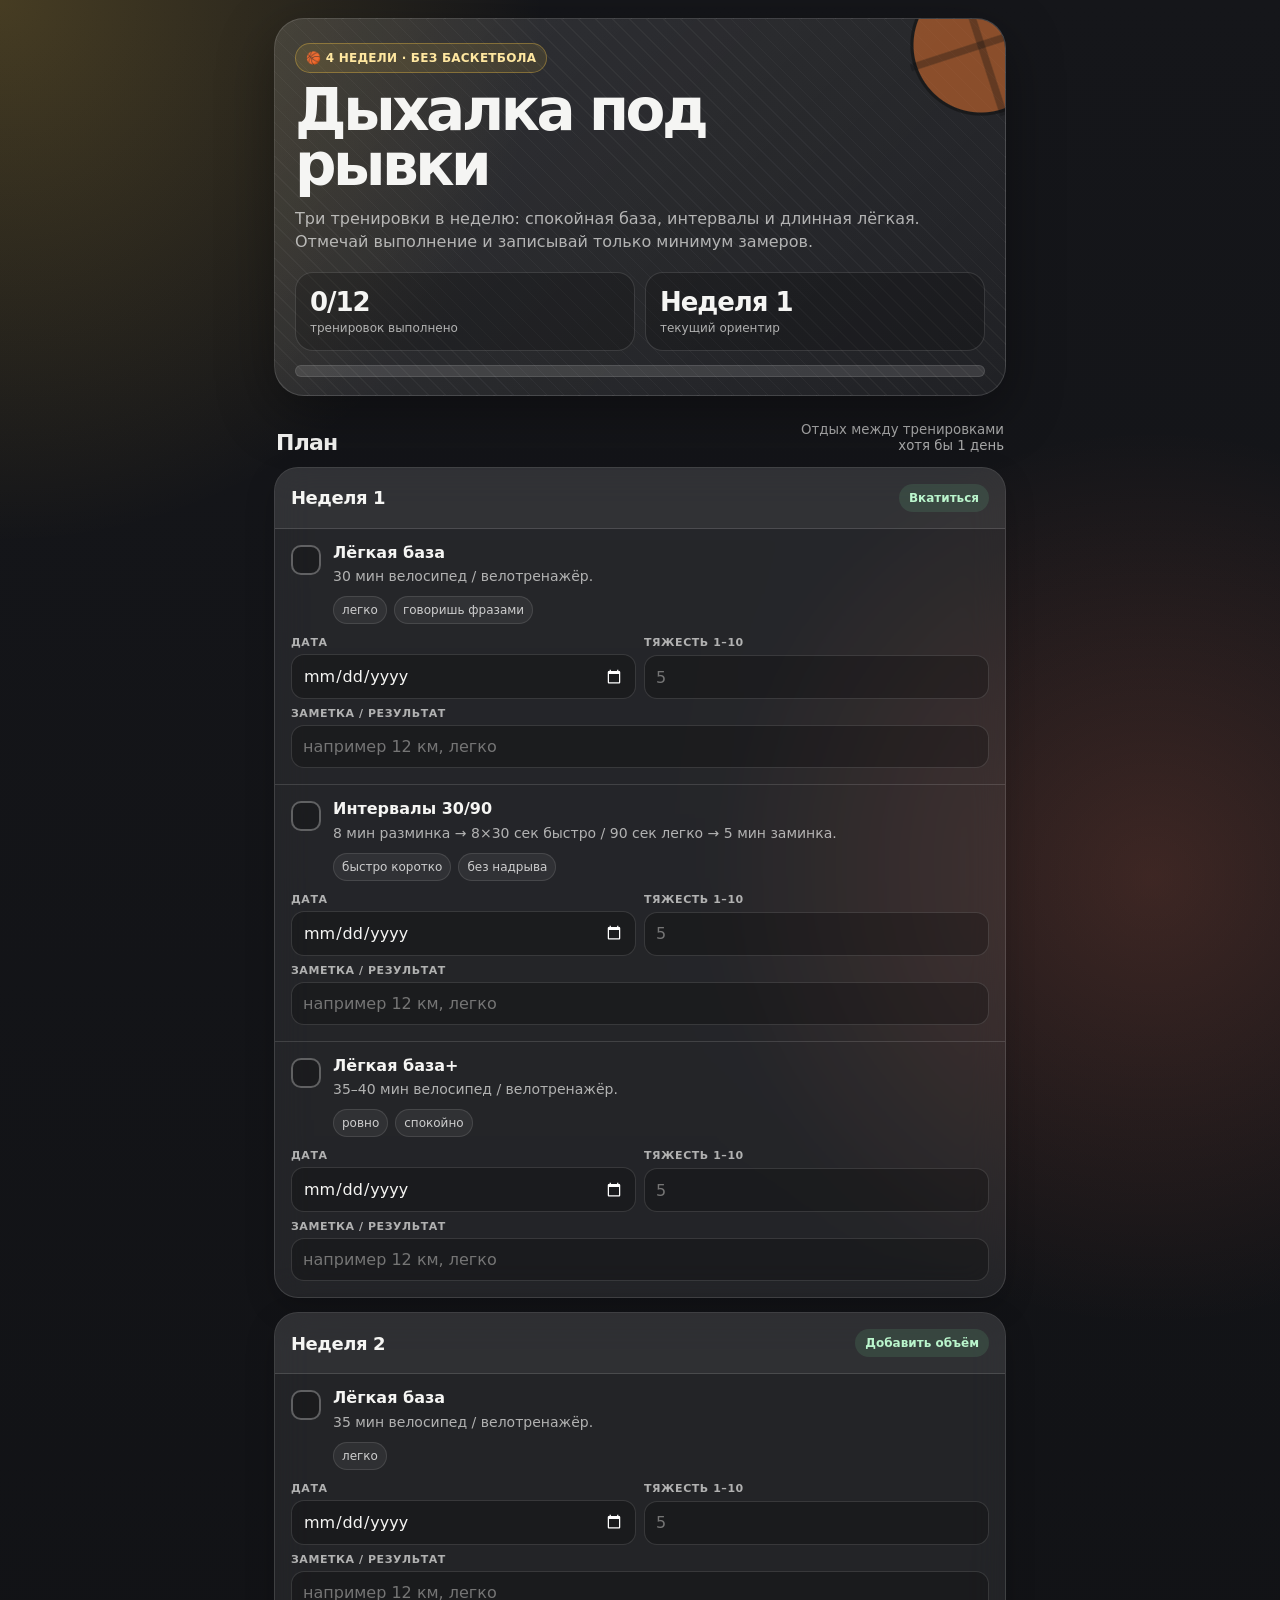
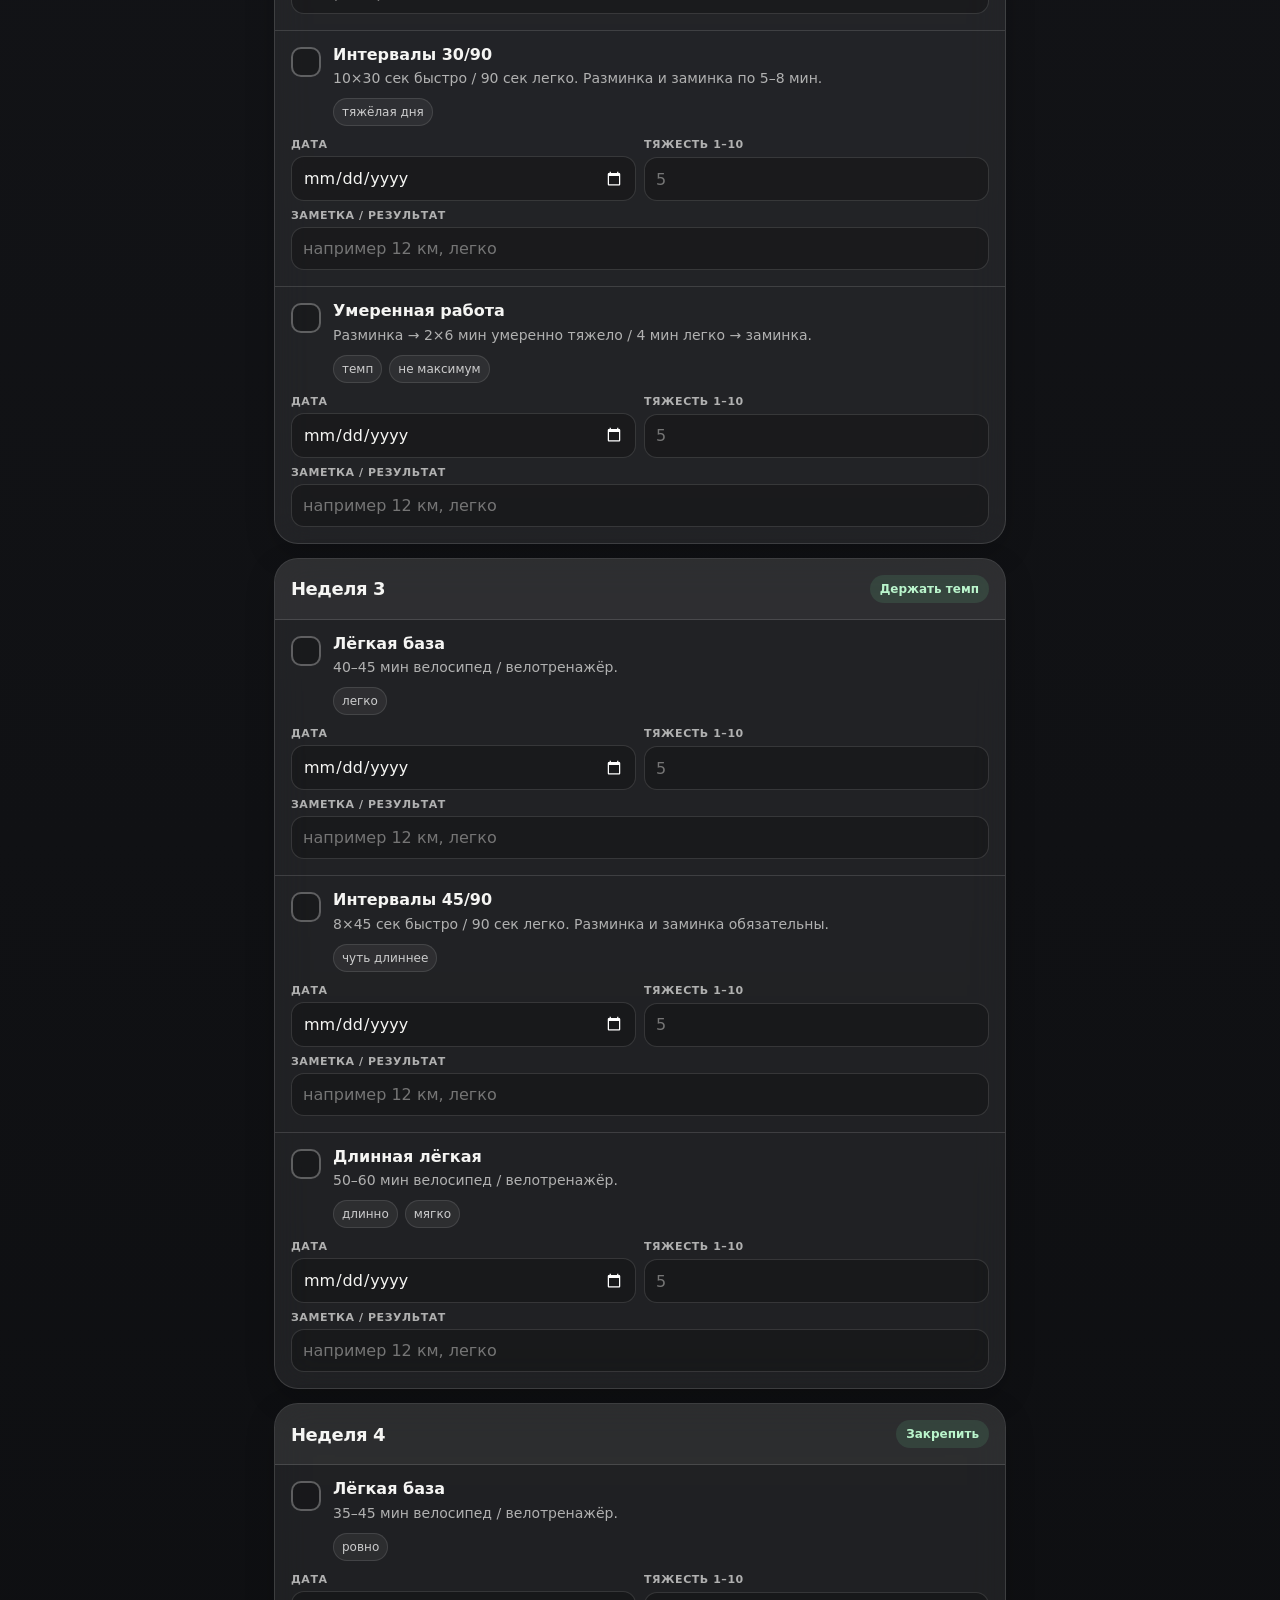
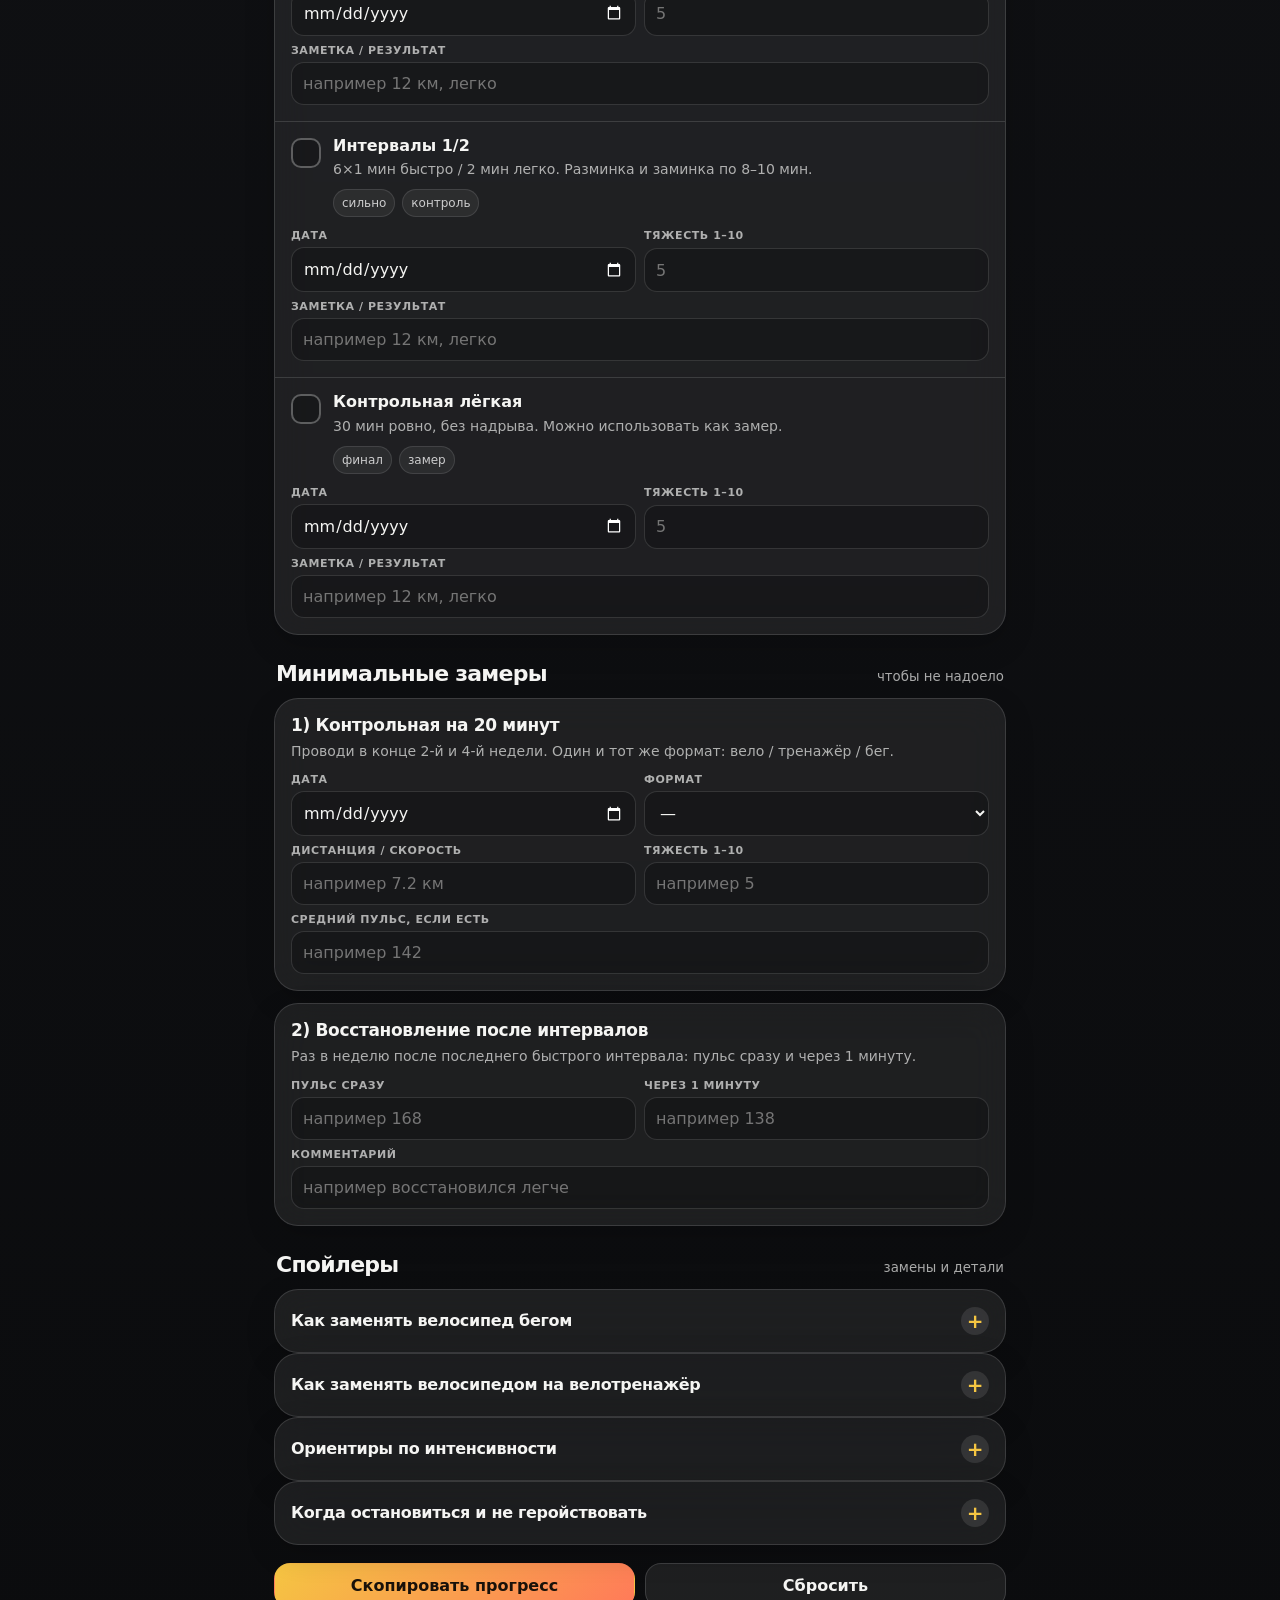
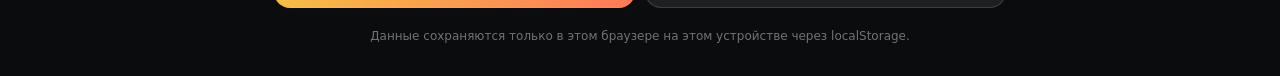
==== basketball-breath/index.html @ f46b652d "Add basketball breathing training tracker" ====
<!doctype html>
<html lang="ru">
<head>
  <meta charset="utf-8" />
  <meta name="viewport" content="width=device-width, initial-scale=1, viewport-fit=cover" />
  <meta name="theme-color" content="#101114" />
  <title>Дыхалка для баскетбола — трекер</title>
  <style>
    :root {
      color-scheme: dark;
      --bg: #101114;
      --card: rgba(255, 255, 255, 0.075);
      --card-strong: rgba(255, 255, 255, 0.11);
      --text: #f5f5f3;
      --muted: rgba(245, 245, 243, 0.68);
      --line: rgba(255, 255, 255, 0.13);
      --accent: #f5c542;
      --accent-2: #ff7a59;
      --green: #76e39b;
      --shadow: 0 18px 55px rgba(0, 0, 0, 0.35);
      --radius: 24px;
      --radius-small: 16px;
      font-family: Inter, ui-sans-serif, system-ui, -apple-system, BlinkMacSystemFont, "Segoe UI", sans-serif;
    }

    * { box-sizing: border-box; }

    html { scroll-behavior: smooth; }

    body {
      margin: 0;
      min-height: 100dvh;
      background:
        radial-gradient(circle at top left, rgba(245, 197, 66, 0.22), transparent 34rem),
        radial-gradient(circle at 90% 18%, rgba(255, 122, 89, 0.18), transparent 28rem),
        linear-gradient(180deg, #15161a 0%, var(--bg) 50%, #0b0c0e 100%);
      color: var(--text);
      -webkit-font-smoothing: antialiased;
    }

    button,
    input,
    select,
    textarea {
      font: inherit;
    }

    button { cursor: pointer; }

    .app {
      width: min(100%, 760px);
      margin: 0 auto;
      padding: 18px 14px 32px;
    }

    .hero {
      position: relative;
      overflow: hidden;
      border: 1px solid var(--line);
      border-radius: 30px;
      padding: 24px 20px 18px;
      background:
        linear-gradient(135deg, rgba(255,255,255,0.12), rgba(255,255,255,0.055)),
        repeating-linear-gradient(45deg, rgba(255,255,255,0.035) 0 1px, transparent 1px 12px);
      box-shadow: var(--shadow);
    }

    .hero::after {
      content: "";
      position: absolute;
      width: 148px;
      height: 148px;
      right: -50px;
      top: -48px;
      border-radius: 50%;
      background:
        linear-gradient(90deg, transparent 47%, rgba(0,0,0,0.33) 48% 52%, transparent 53%),
        linear-gradient(0deg, transparent 47%, rgba(0,0,0,0.33) 48% 52%, transparent 53%),
        radial-gradient(circle, #d96e2d 0 64%, #111 65% 67%, transparent 68%);
      opacity: 0.56;
      transform: rotate(-18deg);
    }

    .kicker {
      display: inline-flex;
      gap: 7px;
      align-items: center;
      margin: 0 0 10px;
      padding: 7px 10px;
      border: 1px solid rgba(245, 197, 66, 0.35);
      border-radius: 999px;
      color: #ffe7a0;
      background: rgba(245, 197, 66, 0.11);
      font-size: 12px;
      font-weight: 800;
      letter-spacing: 0.02em;
      text-transform: uppercase;
    }

    h1 {
      margin: 0;
      max-width: 12ch;
      font-size: clamp(34px, 9vw, 58px);
      line-height: 0.95;
      letter-spacing: -0.06em;
    }

    .hero p {
      margin: 14px 0 0;
      max-width: 40rem;
      color: var(--muted);
      font-size: 16px;
      line-height: 1.45;
    }

    .stats {
      display: grid;
      grid-template-columns: 1fr 1fr;
      gap: 10px;
      margin-top: 18px;
    }

    .stat {
      padding: 14px;
      border: 1px solid var(--line);
      border-radius: 18px;
      background: rgba(0, 0, 0, 0.2);
    }

    .stat b {
      display: block;
      font-size: 26px;
      letter-spacing: -0.04em;
    }

    .stat span {
      color: var(--muted);
      font-size: 12px;
    }

    .progress-shell {
      margin-top: 14px;
      height: 12px;
      overflow: hidden;
      border-radius: 999px;
      background: rgba(255, 255, 255, 0.12);
      border: 1px solid rgba(255, 255, 255, 0.1);
    }

    .progress-fill {
      width: 0%;
      height: 100%;
      border-radius: inherit;
      background: linear-gradient(90deg, var(--accent), var(--green));
      transition: width 240ms ease;
    }

    .section-title {
      display: flex;
      align-items: end;
      justify-content: space-between;
      gap: 12px;
      margin: 26px 2px 12px;
    }

    .section-title h2 {
      margin: 0;
      font-size: 22px;
      letter-spacing: -0.035em;
    }

    .section-title small {
      color: var(--muted);
      text-align: right;
      line-height: 1.25;
    }

    .weeks {
      display: grid;
      gap: 14px;
    }

    .week {
      border: 1px solid var(--line);
      border-radius: var(--radius);
      overflow: hidden;
      background: var(--card);
      backdrop-filter: blur(18px);
      box-shadow: 0 10px 30px rgba(0, 0, 0, 0.18);
    }

    .week-head {
      display: flex;
      align-items: center;
      justify-content: space-between;
      gap: 14px;
      padding: 16px;
      border-bottom: 1px solid var(--line);
      background: rgba(255, 255, 255, 0.055);
    }

    .week-head h3 {
      margin: 0;
      font-size: 18px;
      letter-spacing: -0.025em;
    }

    .badge {
      flex: 0 0 auto;
      padding: 7px 10px;
      border-radius: 999px;
      background: rgba(118, 227, 155, 0.12);
      color: #baf5cc;
      font-size: 12px;
      font-weight: 800;
    }

    .workout {
      padding: 14px 16px 16px;
      border-bottom: 1px solid var(--line);
    }

    .workout:last-child { border-bottom: 0; }

    .check-row {
      display: grid;
      grid-template-columns: auto 1fr;
      gap: 12px;
      align-items: start;
    }

    .check {
      position: relative;
      width: 30px;
      height: 30px;
      margin-top: 2px;
    }

    .check input {
      position: absolute;
      inset: 0;
      opacity: 0;
      margin: 0;
    }

    .box {
      display: grid;
      place-items: center;
      width: 30px;
      height: 30px;
      border: 2px solid rgba(255, 255, 255, 0.3);
      border-radius: 10px;
      background: rgba(0, 0, 0, 0.22);
      transition: 160ms ease;
    }

    .box svg {
      width: 18px;
      height: 18px;
      opacity: 0;
      transform: scale(0.7);
      transition: 160ms ease;
    }

    .check input:checked + .box {
      border-color: transparent;
      background: linear-gradient(135deg, var(--green), #42c7ff);
    }

    .check input:checked + .box svg {
      opacity: 1;
      transform: scale(1);
    }

    .workout h4 {
      margin: 0 0 5px;
      font-size: 16px;
      line-height: 1.2;
    }

    .workout p {
      margin: 0;
      color: var(--muted);
      font-size: 14px;
      line-height: 1.38;
    }

    .tags {
      display: flex;
      flex-wrap: wrap;
      gap: 7px;
      margin-top: 10px;
    }

    .tag {
      padding: 6px 8px;
      border: 1px solid rgba(255, 255, 255, 0.11);
      border-radius: 999px;
      background: rgba(255, 255, 255, 0.06);
      color: rgba(255, 255, 255, 0.76);
      font-size: 12px;
    }

    .mini-form {
      display: grid;
      grid-template-columns: 1fr 1fr;
      gap: 8px;
      margin-top: 12px;
    }

    label.field {
      display: grid;
      gap: 5px;
      min-width: 0;
    }

    .field span {
      color: var(--muted);
      font-size: 11px;
      font-weight: 700;
      text-transform: uppercase;
      letter-spacing: 0.05em;
    }

    input,
    select,
    textarea {
      width: 100%;
      border: 1px solid rgba(255, 255, 255, 0.13);
      border-radius: 13px;
      outline: none;
      color: var(--text);
      background: rgba(0, 0, 0, 0.24);
      padding: 11px 11px;
    }

    input:focus,
    select:focus,
    textarea:focus {
      border-color: rgba(245, 197, 66, 0.75);
      box-shadow: 0 0 0 4px rgba(245, 197, 66, 0.12);
    }

    textarea {
      min-height: 70px;
      resize: vertical;
    }

    .wide { grid-column: 1 / -1; }

    .measurements {
      display: grid;
      gap: 12px;
    }

    .measure-card,
    details {
      border: 1px solid var(--line);
      border-radius: var(--radius);
      background: var(--card);
      backdrop-filter: blur(18px);
      box-shadow: 0 10px 30px rgba(0, 0, 0, 0.16);
    }

    .measure-card { padding: 16px; }

    .measure-card h3,
    details h3 {
      margin: 0 0 7px;
      font-size: 17px;
      letter-spacing: -0.02em;
    }

    .measure-card p {
      margin: 0 0 12px;
      color: var(--muted);
      font-size: 14px;
      line-height: 1.38;
    }

    .grid-2 {
      display: grid;
      grid-template-columns: 1fr 1fr;
      gap: 8px;
    }

    details {
      overflow: hidden;
    }

    summary {
      list-style: none;
      padding: 17px 16px;
      font-weight: 850;
      letter-spacing: -0.02em;
      display: flex;
      justify-content: space-between;
      align-items: center;
      gap: 10px;
    }

    summary::-webkit-details-marker { display: none; }

    summary::after {
      content: "+";
      display: grid;
      place-items: center;
      width: 28px;
      height: 28px;
      border-radius: 50%;
      background: rgba(255, 255, 255, 0.1);
      color: var(--accent);
      font-size: 20px;
      line-height: 1;
      flex: 0 0 auto;
    }

    details[open] summary::after { content: "–"; }

    .details-body {
      padding: 0 16px 16px;
      color: var(--muted);
      font-size: 14px;
      line-height: 1.45;
    }

    .details-body table {
      width: 100%;
      border-collapse: collapse;
      overflow: hidden;
      border-radius: 15px;
      background: rgba(0, 0, 0, 0.2);
    }

    .details-body th,
    .details-body td {
      padding: 10px 8px;
      border-bottom: 1px solid rgba(255, 255, 255, 0.09);
      text-align: left;
      vertical-align: top;
      font-size: 13px;
    }

    .details-body tr:last-child td { border-bottom: 0; }
    .details-body th { color: var(--text); }

    .actions {
      display: grid;
      grid-template-columns: 1fr 1fr;
      gap: 10px;
      margin: 18px 0 0;
    }

    .btn {
      border: 1px solid rgba(255,255,255,0.14);
      border-radius: 16px;
      color: var(--text);
      background: rgba(255,255,255,0.08);
      padding: 12px 10px;
      font-weight: 800;
    }

    .btn.primary {
      border-color: transparent;
      background: linear-gradient(135deg, var(--accent), var(--accent-2));
      color: #19120a;
    }

    .toast {
      position: fixed;
      left: 50%;
      bottom: calc(16px + env(safe-area-inset-bottom));
      z-index: 10;
      transform: translate(-50%, 18px);
      opacity: 0;
      pointer-events: none;
      border: 1px solid rgba(255,255,255,0.14);
      border-radius: 999px;
      background: rgba(20, 22, 25, 0.88);
      color: var(--text);
      padding: 10px 14px;
      box-shadow: var(--shadow);
      backdrop-filter: blur(15px);
      transition: 200ms ease;
      font-size: 13px;
      font-weight: 800;
      white-space: nowrap;
    }

    .toast.show {
      opacity: 1;
      transform: translate(-50%, 0);
    }

    .footer {
      margin: 20px 4px 0;
      color: rgba(255, 255, 255, 0.42);
      font-size: 12px;
      text-align: center;
      line-height: 1.4;
    }

    @media (max-width: 380px) {
      .mini-form,
      .grid-2,
      .actions,
      .stats { grid-template-columns: 1fr; }
      h1 { max-width: 9ch; }
    }
  </style>
</head>
<body>
  <main class="app">
    <section class="hero">
      <div class="kicker">🏀 4 недели · без баскетбола</div>
      <h1>Дыхалка под рывки</h1>
      <p>Три тренировки в неделю: спокойная база, интервалы и длинная лёгкая. Отмечай выполнение и записывай только минимум замеров.</p>
      <div class="stats" aria-live="polite">
        <div class="stat"><b id="doneCount">0/12</b><span>тренировок выполнено</span></div>
        <div class="stat"><b id="weekFocus">Старт</b><span>текущий ориентир</span></div>
      </div>
      <div class="progress-shell" aria-label="Общий прогресс"><div class="progress-fill" id="progressFill"></div></div>
    </section>

    <div class="section-title">
      <h2>План</h2>
      <small>Отдых между тренировками<br>хотя бы 1 день</small>
    </div>

    <section class="weeks" id="weeks"></section>

    <div class="section-title">
      <h2>Минимальные замеры</h2>
      <small>чтобы не надоело</small>
    </div>

    <section class="measurements">
      <article class="measure-card">
        <h3>1) Контрольная на 20 минут</h3>
        <p>Проводи в конце 2-й и 4-й недели. Один и тот же формат: вело / тренажёр / бег.</p>
        <div class="grid-2">
          <label class="field"><span>Дата</span><input data-save="test.date" type="date"></label>
          <label class="field"><span>Формат</span><select data-save="test.mode"><option value="">—</option><option>Велосипед</option><option>Велотренажёр</option><option>Бег</option></select></label>
          <label class="field"><span>Дистанция / скорость</span><input data-save="test.result" placeholder="например 7.2 км"></label>
          <label class="field"><span>Тяжесть 1–10</span><input data-save="test.rpe" inputmode="decimal" placeholder="например 5"></label>
          <label class="field wide"><span>Средний пульс, если есть</span><input data-save="test.hr" inputmode="numeric" placeholder="например 142"></label>
        </div>
      </article>

      <article class="measure-card">
        <h3>2) Восстановление после интервалов</h3>
        <p>Раз в неделю после последнего быстрого интервала: пульс сразу и через 1 минуту.</p>
        <div class="grid-2">
          <label class="field"><span>Пульс сразу</span><input data-save="recovery.now" inputmode="numeric" placeholder="например 168"></label>
          <label class="field"><span>Через 1 минуту</span><input data-save="recovery.minute" inputmode="numeric" placeholder="например 138"></label>
          <label class="field wide"><span>Комментарий</span><input data-save="recovery.note" placeholder="например восстановился легче"></label>
        </div>
      </article>
    </section>

    <div class="section-title">
      <h2>Спойлеры</h2>
      <small>замены и детали</small>
    </div>

    <details>
      <summary>Как заменять велосипед бегом</summary>
      <div class="details-body">
        <table>
          <thead><tr><th>Вело / тренажёр</th><th>Если доступен только бег</th></tr></thead>
          <tbody>
            <tr><td>30–40 мин легко</td><td>20–30 мин легко или бег/ходьба</td></tr>
            <tr><td>50–60 мин легко</td><td>35–45 мин легко или бег/ходьба</td></tr>
            <tr><td>30 сек быстро / 90 сек легко</td><td>20 сек быстро / 100 сек ходьба или трусца</td></tr>
            <tr><td>45 сек быстро / 90 сек легко</td><td>30 сек быстро / 90–120 сек легко</td></tr>
            <tr><td>2×6 мин умеренно</td><td>2×4 мин умеренно</td></tr>
          </tbody>
        </table>
      </div>
    </details>

    <details>
      <summary>Как заменять велосипедом на велотренажёр</summary>
      <div class="details-body">
        Делай почти один в один: 40 минут велосипеда = 40 минут тренажёра, интервалы 30/90 = те же 30/90. Длинную тренировку можно сократить до 45–60 минут, потому что тренажёр монотоннее. Сопротивление ставь такое, чтобы крутить ровно, а не давить ногами как силовую.
      </div>
    </details>

    <details>
      <summary>Ориентиры по интенсивности</summary>
      <div class="details-body">
        Легко: можешь говорить фразами, нагрузка 4–6 из 10. Быстро: говорить тяжело, нагрузка 7–9 из 10, но без ощущения «сейчас развалюсь». Тяжёлой делай только интервальную тренировку недели.
      </div>
    </details>

    <details>
      <summary>Когда остановиться и не геройствовать</summary>
      <div class="details-body">
        Остановись, если появилась боль или сдавление в груди, свистящее дыхание, сильное головокружение, предобморочное состояние или одышка явно не по нагрузке. Это не та ситуация, где надо «дожимать».
      </div>
    </details>

    <div class="actions">
      <button class="btn primary" id="exportBtn" type="button">Скопировать прогресс</button>
      <button class="btn" id="resetBtn" type="button">Сбросить</button>
    </div>

    <p class="footer">Данные сохраняются только в этом браузере на этом устройстве через localStorage.</p>
  </main>

  <div class="toast" id="toast">Сохранено</div>

  <script>
    const STORAGE_KEY = 'basketball-breath-tracker-v1';

    const plan = [
      {
        week: 1,
        focus: 'Вкатиться',
        workouts: [
          { id: 'w1d1', title: 'Лёгкая база', text: '30 мин велосипед / велотренажёр.', tags: ['легко', 'говоришь фразами'] },
          { id: 'w1d3', title: 'Интервалы 30/90', text: '8 мин разминка → 8×30 сек быстро / 90 сек легко → 5 мин заминка.', tags: ['быстро коротко', 'без надрыва'] },
          { id: 'w1d5', title: 'Лёгкая база+', text: '35–40 мин велосипед / велотренажёр.', tags: ['ровно', 'спокойно'] }
        ]
      },
      {
        week: 2,
        focus: 'Добавить объём',
        workouts: [
          { id: 'w2d1', title: 'Лёгкая база', text: '35 мин велосипед / велотренажёр.', tags: ['легко'] },
          { id: 'w2d3', title: 'Интервалы 30/90', text: '10×30 сек быстро / 90 сек легко. Разминка и заминка по 5–8 мин.', tags: ['тяжёлая дня'] },
          { id: 'w2d5', title: 'Умеренная работа', text: 'Разминка → 2×6 мин умеренно тяжело / 4 мин легко → заминка.', tags: ['темп', 'не максимум'] }
        ]
      },
      {
        week: 3,
        focus: 'Держать темп',
        workouts: [
          { id: 'w3d1', title: 'Лёгкая база', text: '40–45 мин велосипед / велотренажёр.', tags: ['легко'] },
          { id: 'w3d3', title: 'Интервалы 45/90', text: '8×45 сек быстро / 90 сек легко. Разминка и заминка обязательны.', tags: ['чуть длиннее'] },
          { id: 'w3d5', title: 'Длинная лёгкая', text: '50–60 мин велосипед / велотренажёр.', tags: ['длинно', 'мягко'] }
        ]
      },
      {
        week: 4,
        focus: 'Закрепить',
        workouts: [
          { id: 'w4d1', title: 'Лёгкая база', text: '35–45 мин велосипед / велотренажёр.', tags: ['ровно'] },
          { id: 'w4d3', title: 'Интервалы 1/2', text: '6×1 мин быстро / 2 мин легко. Разминка и заминка по 8–10 мин.', tags: ['сильно', 'контроль'] },
          { id: 'w4d5', title: 'Контрольная лёгкая', text: '30 мин ровно, без надрыва. Можно использовать как замер.', tags: ['финал', 'замер'] }
        ]
      }
    ];

    const state = loadState();
    const weeksEl = document.getElementById('weeks');
    const toastEl = document.getElementById('toast');
    let toastTimer;

    function loadState() {
      try {
        return JSON.parse(localStorage.getItem(STORAGE_KEY)) || {};
      } catch (e) {
        return {};
      }
    }

    function saveState(silent = false) {
      localStorage.setItem(STORAGE_KEY, JSON.stringify(state));
      updateProgress();
      if (!silent) showToast('Сохранено');
    }

    function showToast(text) {
      toastEl.textContent = text;
      toastEl.classList.add('show');
      clearTimeout(toastTimer);
      toastTimer = setTimeout(() => toastEl.classList.remove('show'), 1100);
    }

    function checkedIcon() {
      return '<svg viewBox="0 0 24 24" fill="none" aria-hidden="true"><path d="M5 12.5l4.2 4.2L19.5 6.4" stroke="#07100b" stroke-width="3.2" stroke-linecap="round" stroke-linejoin="round"/></svg>';
    }

    function renderPlan() {
      weeksEl.innerHTML = plan.map(week => `
        <article class="week">
          <header class="week-head">
            <h3>Неделя ${week.week}</h3>
            <span class="badge">${week.focus}</span>
          </header>
          ${week.workouts.map(workout => `
            <section class="workout" data-workout="${workout.id}">
              <div class="check-row">
                <label class="check" aria-label="Отметить тренировку выполненной">
                  <input type="checkbox" data-done="${workout.id}" ${state[workout.id]?.done ? 'checked' : ''}>
                  <span class="box">${checkedIcon()}</span>
                </label>
                <div>
                  <h4>${workout.title}</h4>
                  <p>${workout.text}</p>
                  <div class="tags">${workout.tags.map(tag => `<span class="tag">${tag}</span>`).join('')}</div>
                </div>
              </div>
              <div class="mini-form">
                <label class="field"><span>Дата</span><input type="date" data-workout-field="${workout.id}.date" value="${escapeAttr(state[workout.id]?.date || '')}"></label>
                <label class="field"><span>Тяжесть 1–10</span><input inputmode="decimal" placeholder="5" data-workout-field="${workout.id}.rpe" value="${escapeAttr(state[workout.id]?.rpe || '')}"></label>
                <label class="field wide"><span>Заметка / результат</span><input placeholder="например 12 км, легко" data-workout-field="${workout.id}.note" value="${escapeAttr(state[workout.id]?.note || '')}"></label>
              </div>
            </section>
          `).join('')}
        </article>
      `).join('');
    }

    function escapeAttr(value) {
      return String(value).replaceAll('&', '&amp;').replaceAll('"', '&quot;').replaceAll('<', '&lt;').replaceAll('>', '&gt;');
    }

    function getByPath(path) {
      return path.split('.').reduce((acc, key) => acc?.[key], state);
    }

    function setByPath(path, value) {
      const parts = path.split('.');
      let ref = state;
      while (parts.length > 1) {
        const key = parts.shift();
        ref[key] = ref[key] || {};
        ref = ref[key];
      }
      ref[parts[0]] = value;
    }

    function bindInputs() {
      document.querySelectorAll('[data-done]').forEach(input => {
        input.addEventListener('change', () => {
          const id = input.dataset.done;
          state[id] = state[id] || {};
          state[id].done = input.checked;
          saveState();
        });
      });

      document.querySelectorAll('[data-workout-field]').forEach(input => {
        input.addEventListener('input', () => {
          const [id, field] = input.dataset.workoutField.split('.');
          state[id] = state[id] || {};
          state[id][field] = input.value;
          saveState(true);
        });
        input.addEventListener('change', () => saveState());
      });

      document.querySelectorAll('[data-save]').forEach(input => {
        input.value = getByPath(input.dataset.save) || '';
        input.addEventListener('input', () => {
          setByPath(input.dataset.save, input.value);
          saveState(true);
        });
        input.addEventListener('change', () => saveState());
      });
    }

    function updateProgress() {
      const ids = plan.flatMap(w => w.workouts.map(x => x.id));
      const done = ids.filter(id => state[id]?.done).length;
      const total = ids.length;
      const percent = total ? Math.round(done / total * 100) : 0;
      document.getElementById('doneCount').textContent = `${done}/${total}`;
      document.getElementById('progressFill').style.width = `${percent}%`;

      const next = ids.find(id => !state[id]?.done);
      if (!next) {
        document.getElementById('weekFocus').textContent = 'Готово';
      } else {
        const week = plan.find(w => w.workouts.some(x => x.id === next));
        document.getElementById('weekFocus').textContent = `Неделя ${week.week}`;
      }
    }

    function exportProgress() {
      const lines = [];
      lines.push('Дыхалка под рывки — прогресс');
      lines.push('');
      for (const week of plan) {
        lines.push(`Неделя ${week.week}: ${week.focus}`);
        for (const workout of week.workouts) {
          const item = state[workout.id] || {};
          lines.push(`${item.done ? '✓' : '□'} ${workout.title}${item.date ? ' — ' + item.date : ''}${item.rpe ? ', RPE ' + item.rpe : ''}${item.note ? ', ' + item.note : ''}`);
        }
        lines.push('');
      }
      lines.push('Контрольная 20 мин:');
      lines.push(`Дата: ${state.test?.date || '—'}, формат: ${state.test?.mode || '—'}, результат: ${state.test?.result || '—'}, тяжесть: ${state.test?.rpe || '—'}, пульс: ${state.test?.hr || '—'}`);
      lines.push('');
      lines.push('Восстановление:');
      lines.push(`Сразу: ${state.recovery?.now || '—'}, через минуту: ${state.recovery?.minute || '—'}, комментарий: ${state.recovery?.note || '—'}`);

      const text = lines.join('\n');
      navigator.clipboard?.writeText(text).then(
        () => showToast('Прогресс скопирован'),
        () => showToast('Не удалось скопировать')
      );
    }

    function resetAll() {
      const ok = confirm('Сбросить все галочки и замеры на этом устройстве?');
      if (!ok) return;
      localStorage.removeItem(STORAGE_KEY);
      location.reload();
    }

    renderPlan();
    bindInputs();
    updateProgress();

    document.getElementById('exportBtn').addEventListener('click', exportProgress);
    document.getElementById('resetBtn').addEventListener('click', resetAll);
  </script>
</body>
</html>
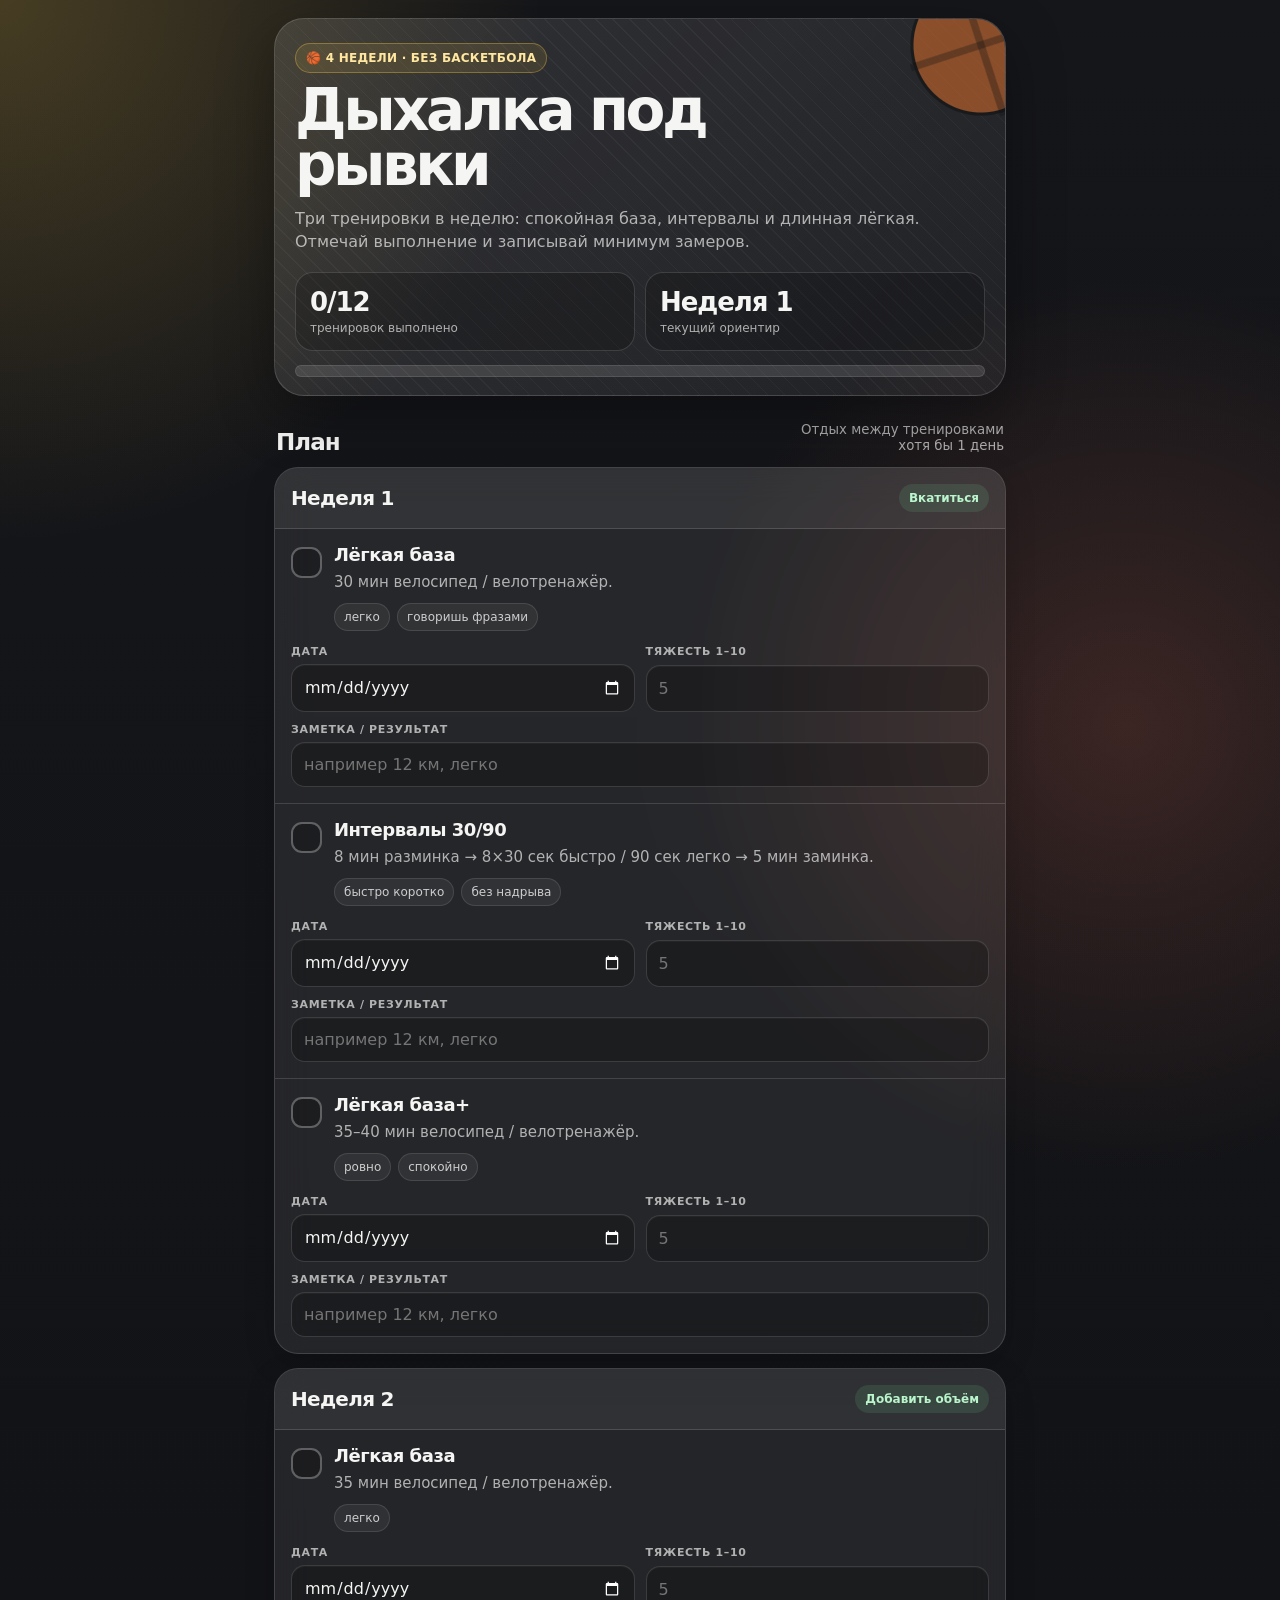
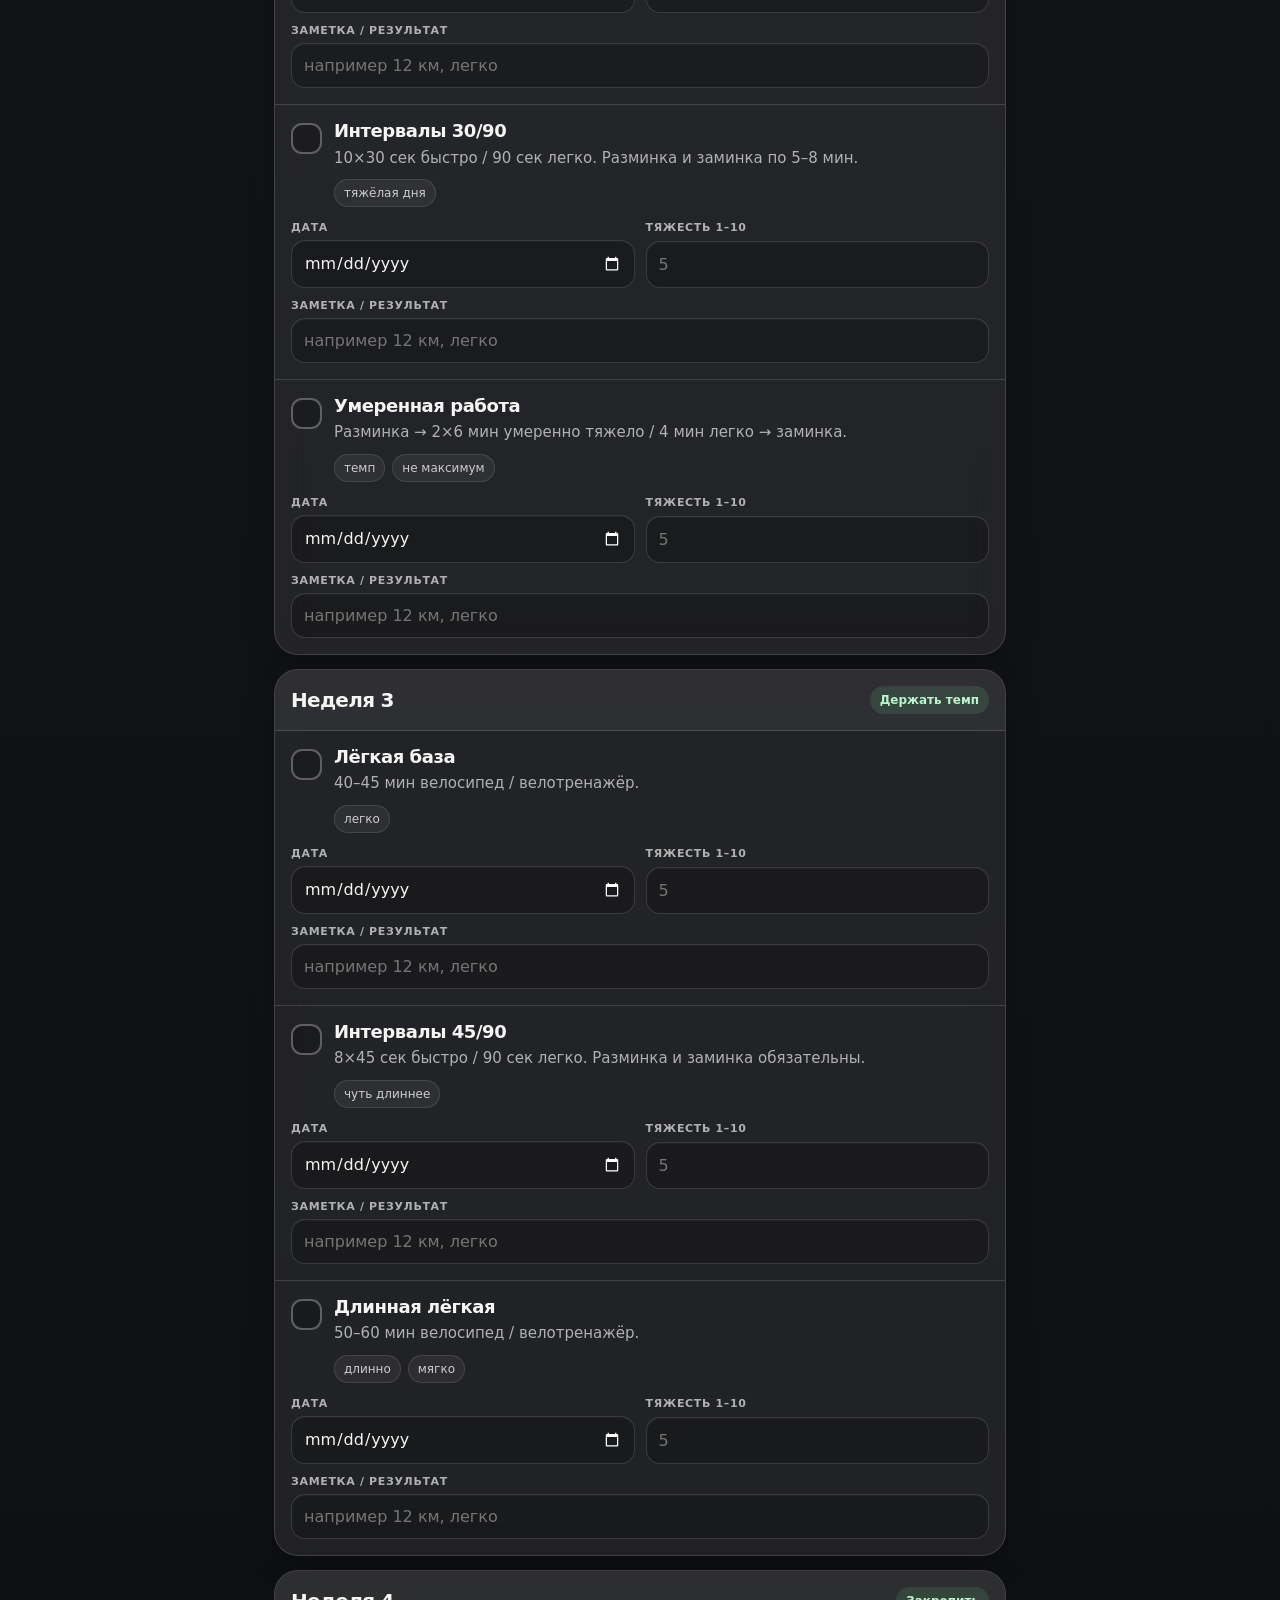
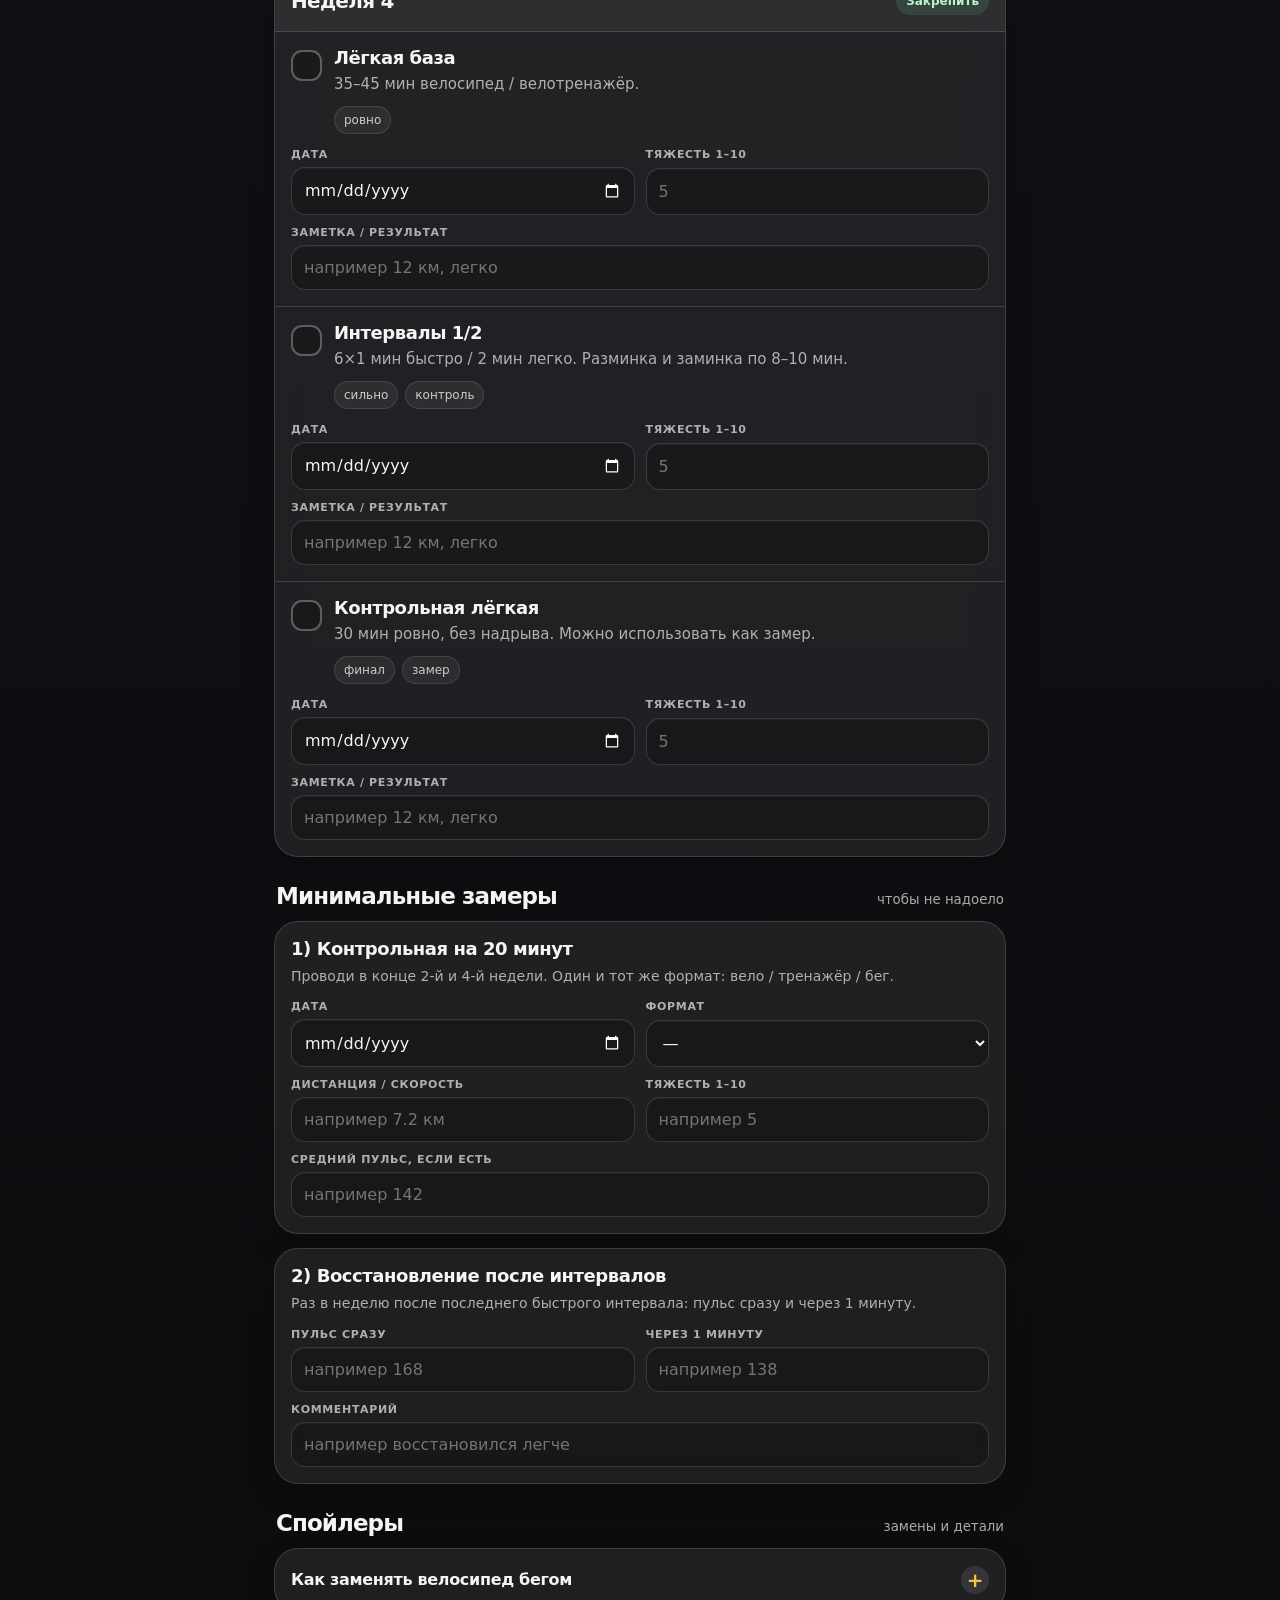
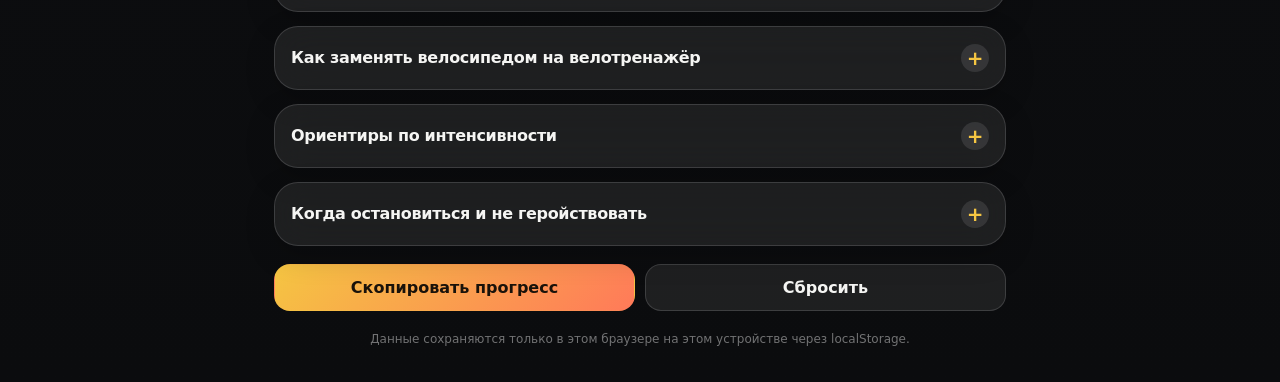
==== commit 39a2c3f8: "Fix mobile layout for training tracker fields" ====
--- a/basketball-breath/index.html
+++ b/basketball-breath/index.html
@@ -9,48 +9,60 @@
     :root {
       color-scheme: dark;
       --bg: #101114;
-      --card: rgba(255, 255, 255, 0.075);
-      --card-strong: rgba(255, 255, 255, 0.11);
+      --card: rgba(255, 255, 255, 0.078);
+      --card-2: rgba(255, 255, 255, 0.115);
       --text: #f5f5f3;
       --muted: rgba(245, 245, 243, 0.68);
-      --line: rgba(255, 255, 255, 0.13);
+      --line: rgba(255, 255, 255, 0.14);
       --accent: #f5c542;
       --accent-2: #ff7a59;
       --green: #76e39b;
-      --shadow: 0 18px 55px rgba(0, 0, 0, 0.35);
       --radius: 24px;
-      --radius-small: 16px;
+      --shadow: 0 18px 55px rgba(0, 0, 0, 0.34);
       font-family: Inter, ui-sans-serif, system-ui, -apple-system, BlinkMacSystemFont, "Segoe UI", sans-serif;
     }
 
     * { box-sizing: border-box; }
-
     html { scroll-behavior: smooth; }
 
     body {
       margin: 0;
       min-height: 100dvh;
+      color: var(--text);
       background:
         radial-gradient(circle at top left, rgba(245, 197, 66, 0.22), transparent 34rem),
-        radial-gradient(circle at 90% 18%, rgba(255, 122, 89, 0.18), transparent 28rem),
-        linear-gradient(180deg, #15161a 0%, var(--bg) 50%, #0b0c0e 100%);
+        radial-gradient(circle at 88% 14%, rgba(255, 122, 89, 0.17), transparent 28rem),
+        linear-gradient(180deg, #15161a 0%, var(--bg) 52%, #0b0c0e 100%);
+      -webkit-font-smoothing: antialiased;
+    }
+
+    button, input, select, textarea { font: inherit; }
+    button { cursor: pointer; }
+
+    input, select, textarea {
+      display: block;
+      width: 100%;
+      max-width: 100%;
+      min-width: 0;
+      border: 1px solid rgba(255, 255, 255, 0.14);
+      border-radius: 14px;
+      outline: none;
       color: var(--text);
-      -webkit-font-smoothing: antialiased;
-    }
-
-    button,
-    input,
-    select,
-    textarea {
-      font: inherit;
-    }
-
-    button { cursor: pointer; }
+      background: rgba(0, 0, 0, 0.24);
+      padding: 12px 12px;
+      box-shadow: inset 0 1px 0 rgba(255,255,255,0.04);
+    }
+
+    input[type="date"] { min-height: 48px; }
+    input:focus, select:focus, textarea:focus {
+      border-color: rgba(245, 197, 66, 0.78);
+      box-shadow: 0 0 0 4px rgba(245, 197, 66, 0.13);
+    }
 
     .app {
       width: min(100%, 760px);
       margin: 0 auto;
-      padding: 18px 14px 32px;
+      padding: 18px 14px 34px;
     }
 
     .hero {
@@ -83,8 +95,8 @@
 
     .kicker {
       display: inline-flex;
+      align-items: center;
       gap: 7px;
-      align-items: center;
       margin: 0 0 10px;
       padding: 7px 10px;
       border: 1px solid rgba(245, 197, 66, 0.35);
@@ -92,7 +104,7 @@
       color: #ffe7a0;
       background: rgba(245, 197, 66, 0.11);
       font-size: 12px;
-      font-weight: 800;
+      font-weight: 850;
       letter-spacing: 0.02em;
       text-transform: uppercase;
     }
@@ -107,7 +119,6 @@
 
     .hero p {
       margin: 14px 0 0;
-      max-width: 40rem;
       color: var(--muted);
       font-size: 16px;
       line-height: 1.45;
@@ -165,8 +176,8 @@
 
     .section-title h2 {
       margin: 0;
-      font-size: 22px;
-      letter-spacing: -0.035em;
+      font-size: 23px;
+      letter-spacing: -0.04em;
     }
 
     .section-title small {
@@ -175,12 +186,12 @@
       line-height: 1.25;
     }
 
-    .weeks {
+    .weeks, .measurements, .spoilers {
       display: grid;
       gap: 14px;
     }
 
-    .week {
+    .week, .measure-card, details {
       border: 1px solid var(--line);
       border-radius: var(--radius);
       overflow: hidden;
@@ -193,7 +204,7 @@
       display: flex;
       align-items: center;
       justify-content: space-between;
-      gap: 14px;
+      gap: 12px;
       padding: 16px;
       border-bottom: 1px solid var(--line);
       background: rgba(255, 255, 255, 0.055);
@@ -201,8 +212,8 @@
 
     .week-head h3 {
       margin: 0;
-      font-size: 18px;
-      letter-spacing: -0.025em;
+      font-size: 20px;
+      letter-spacing: -0.035em;
     }
 
     .badge {
@@ -212,11 +223,11 @@
       background: rgba(118, 227, 155, 0.12);
       color: #baf5cc;
       font-size: 12px;
-      font-weight: 800;
+      font-weight: 850;
     }
 
     .workout {
-      padding: 14px 16px 16px;
+      padding: 16px;
       border-bottom: 1px solid var(--line);
     }
 
@@ -224,15 +235,15 @@
 
     .check-row {
       display: grid;
-      grid-template-columns: auto 1fr;
+      grid-template-columns: auto minmax(0, 1fr);
       gap: 12px;
       align-items: start;
     }
 
     .check {
       position: relative;
-      width: 30px;
-      height: 30px;
+      width: 31px;
+      height: 31px;
       margin-top: 2px;
     }
 
@@ -246,10 +257,10 @@
     .box {
       display: grid;
       place-items: center;
-      width: 30px;
-      height: 30px;
+      width: 31px;
+      height: 31px;
       border: 2px solid rgba(255, 255, 255, 0.3);
-      border-radius: 10px;
+      border-radius: 11px;
       background: rgba(0, 0, 0, 0.22);
       transition: 160ms ease;
     }
@@ -258,7 +269,7 @@
       width: 18px;
       height: 18px;
       opacity: 0;
-      transform: scale(0.7);
+      transform: scale(0.72);
       transition: 160ms ease;
     }
 
@@ -273,16 +284,17 @@
     }
 
     .workout h4 {
-      margin: 0 0 5px;
-      font-size: 16px;
-      line-height: 1.2;
+      margin: 0 0 6px;
+      font-size: 18px;
+      line-height: 1.15;
+      letter-spacing: -0.025em;
     }
 
     .workout p {
       margin: 0;
       color: var(--muted);
-      font-size: 14px;
-      line-height: 1.38;
+      font-size: 15px;
+      line-height: 1.42;
     }
 
     .tags {
@@ -293,7 +305,7 @@
     }
 
     .tag {
-      padding: 6px 8px;
+      padding: 6px 9px;
       border: 1px solid rgba(255, 255, 255, 0.11);
       border-radius: 999px;
       background: rgba(255, 255, 255, 0.06);
@@ -301,94 +313,45 @@
       font-size: 12px;
     }
 
-    .mini-form {
+    .mini-form, .fields {
       display: grid;
-      grid-template-columns: 1fr 1fr;
-      gap: 8px;
-      margin-top: 12px;
+      grid-template-columns: 1fr;
+      gap: 11px;
+      margin-top: 14px;
+      width: 100%;
     }
 
     label.field {
       display: grid;
-      gap: 5px;
+      gap: 6px;
       min-width: 0;
+      width: 100%;
     }
 
     .field span {
       color: var(--muted);
       font-size: 11px;
-      font-weight: 700;
+      font-weight: 800;
       text-transform: uppercase;
-      letter-spacing: 0.05em;
-    }
-
-    input,
-    select,
-    textarea {
-      width: 100%;
-      border: 1px solid rgba(255, 255, 255, 0.13);
-      border-radius: 13px;
-      outline: none;
-      color: var(--text);
-      background: rgba(0, 0, 0, 0.24);
-      padding: 11px 11px;
-    }
-
-    input:focus,
-    select:focus,
-    textarea:focus {
-      border-color: rgba(245, 197, 66, 0.75);
-      box-shadow: 0 0 0 4px rgba(245, 197, 66, 0.12);
-    }
-
-    textarea {
-      min-height: 70px;
-      resize: vertical;
-    }
-
-    .wide { grid-column: 1 / -1; }
-
-    .measurements {
-      display: grid;
-      gap: 12px;
-    }
-
-    .measure-card,
-    details {
-      border: 1px solid var(--line);
-      border-radius: var(--radius);
-      background: var(--card);
-      backdrop-filter: blur(18px);
-      box-shadow: 0 10px 30px rgba(0, 0, 0, 0.16);
+      letter-spacing: 0.06em;
     }
 
     .measure-card { padding: 16px; }
 
-    .measure-card h3,
-    details h3 {
-      margin: 0 0 7px;
-      font-size: 17px;
-      letter-spacing: -0.02em;
+    .measure-card h3 {
+      margin: 0 0 8px;
+      font-size: 18px;
+      letter-spacing: -0.025em;
     }
 
     .measure-card p {
       margin: 0 0 12px;
       color: var(--muted);
       font-size: 14px;
-      line-height: 1.38;
-    }
-
-    .grid-2 {
-      display: grid;
-      grid-template-columns: 1fr 1fr;
-      gap: 8px;
-    }
-
-    details {
-      overflow: hidden;
-    }
-
-    summary {
+      line-height: 1.4;
+    }
+
+    details summary {
       list-style: none;
       padding: 17px 16px;
       font-weight: 850;
@@ -400,7 +363,6 @@
     }
 
     summary::-webkit-details-marker { display: none; }
-
     summary::after {
       content: "+";
       display: grid;
@@ -432,8 +394,7 @@
       background: rgba(0, 0, 0, 0.2);
     }
 
-    .details-body th,
-    .details-body td {
+    .details-body th, .details-body td {
       padding: 10px 8px;
       border-bottom: 1px solid rgba(255, 255, 255, 0.09);
       text-align: left;
@@ -446,7 +407,7 @@
 
     .actions {
       display: grid;
-      grid-template-columns: 1fr 1fr;
+      grid-template-columns: 1fr;
       gap: 10px;
       margin: 18px 0 0;
     }
@@ -456,8 +417,8 @@
       border-radius: 16px;
       color: var(--text);
       background: rgba(255,255,255,0.08);
-      padding: 12px 10px;
-      font-weight: 800;
+      padding: 13px 10px;
+      font-weight: 850;
     }
 
     .btn.primary {
@@ -483,14 +444,11 @@
       backdrop-filter: blur(15px);
       transition: 200ms ease;
       font-size: 13px;
-      font-weight: 800;
+      font-weight: 850;
       white-space: nowrap;
     }
 
-    .toast.show {
-      opacity: 1;
-      transform: translate(-50%, 0);
-    }
+    .toast.show { opacity: 1; transform: translate(-50%, 0); }
 
     .footer {
       margin: 20px 4px 0;
@@ -500,11 +458,15 @@
       line-height: 1.4;
     }
 
+    @media (min-width: 560px) {
+      .mini-form, .fields, .actions, .stats { grid-template-columns: 1fr 1fr; }
+      .wide { grid-column: 1 / -1; }
+    }
+
     @media (max-width: 380px) {
-      .mini-form,
-      .grid-2,
-      .actions,
-      .stats { grid-template-columns: 1fr; }
+      .app { padding-left: 10px; padding-right: 10px; }
+      .hero { padding-left: 16px; padding-right: 16px; }
+      .workout { padding: 14px; }
       h1 { max-width: 9ch; }
     }
   </style>
@@ -514,7 +476,7 @@
     <section class="hero">
       <div class="kicker">🏀 4 недели · без баскетбола</div>
       <h1>Дыхалка под рывки</h1>
-      <p>Три тренировки в неделю: спокойная база, интервалы и длинная лёгкая. Отмечай выполнение и записывай только минимум замеров.</p>
+      <p>Три тренировки в неделю: спокойная база, интервалы и длинная лёгкая. Отмечай выполнение и записывай минимум замеров.</p>
       <div class="stats" aria-live="polite">
         <div class="stat"><b id="doneCount">0/12</b><span>тренировок выполнено</span></div>
         <div class="stat"><b id="weekFocus">Старт</b><span>текущий ориентир</span></div>
@@ -538,7 +500,7 @@
       <article class="measure-card">
         <h3>1) Контрольная на 20 минут</h3>
         <p>Проводи в конце 2-й и 4-й недели. Один и тот же формат: вело / тренажёр / бег.</p>
-        <div class="grid-2">
+        <div class="fields">
           <label class="field"><span>Дата</span><input data-save="test.date" type="date"></label>
           <label class="field"><span>Формат</span><select data-save="test.mode"><option value="">—</option><option>Велосипед</option><option>Велотренажёр</option><option>Бег</option></select></label>
           <label class="field"><span>Дистанция / скорость</span><input data-save="test.result" placeholder="например 7.2 км"></label>
@@ -550,7 +512,7 @@
       <article class="measure-card">
         <h3>2) Восстановление после интервалов</h3>
         <p>Раз в неделю после последнего быстрого интервала: пульс сразу и через 1 минуту.</p>
-        <div class="grid-2">
+        <div class="fields">
           <label class="field"><span>Пульс сразу</span><input data-save="recovery.now" inputmode="numeric" placeholder="например 168"></label>
           <label class="field"><span>Через 1 минуту</span><input data-save="recovery.minute" inputmode="numeric" placeholder="например 138"></label>
           <label class="field wide"><span>Комментарий</span><input data-save="recovery.note" placeholder="например восстановился легче"></label>
@@ -563,42 +525,38 @@
       <small>замены и детали</small>
     </div>
 
-    <details>
-      <summary>Как заменять велосипед бегом</summary>
-      <div class="details-body">
-        <table>
-          <thead><tr><th>Вело / тренажёр</th><th>Если доступен только бег</th></tr></thead>
-          <tbody>
-            <tr><td>30–40 мин легко</td><td>20–30 мин легко или бег/ходьба</td></tr>
-            <tr><td>50–60 мин легко</td><td>35–45 мин легко или бег/ходьба</td></tr>
-            <tr><td>30 сек быстро / 90 сек легко</td><td>20 сек быстро / 100 сек ходьба или трусца</td></tr>
-            <tr><td>45 сек быстро / 90 сек легко</td><td>30 сек быстро / 90–120 сек легко</td></tr>
-            <tr><td>2×6 мин умеренно</td><td>2×4 мин умеренно</td></tr>
-          </tbody>
-        </table>
-      </div>
-    </details>
-
-    <details>
-      <summary>Как заменять велосипедом на велотренажёр</summary>
-      <div class="details-body">
-        Делай почти один в один: 40 минут велосипеда = 40 минут тренажёра, интервалы 30/90 = те же 30/90. Длинную тренировку можно сократить до 45–60 минут, потому что тренажёр монотоннее. Сопротивление ставь такое, чтобы крутить ровно, а не давить ногами как силовую.
-      </div>
-    </details>
-
-    <details>
-      <summary>Ориентиры по интенсивности</summary>
-      <div class="details-body">
-        Легко: можешь говорить фразами, нагрузка 4–6 из 10. Быстро: говорить тяжело, нагрузка 7–9 из 10, но без ощущения «сейчас развалюсь». Тяжёлой делай только интервальную тренировку недели.
-      </div>
-    </details>
-
-    <details>
-      <summary>Когда остановиться и не геройствовать</summary>
-      <div class="details-body">
-        Остановись, если появилась боль или сдавление в груди, свистящее дыхание, сильное головокружение, предобморочное состояние или одышка явно не по нагрузке. Это не та ситуация, где надо «дожимать».
-      </div>
-    </details>
+    <section class="spoilers">
+      <details>
+        <summary>Как заменять велосипед бегом</summary>
+        <div class="details-body">
+          <table>
+            <thead><tr><th>Вело / тренажёр</th><th>Если доступен только бег</th></tr></thead>
+            <tbody>
+              <tr><td>30–40 мин легко</td><td>20–30 мин легко или бег/ходьба</td></tr>
+              <tr><td>50–60 мин легко</td><td>35–45 мин легко или бег/ходьба</td></tr>
+              <tr><td>30 сек быстро / 90 сек легко</td><td>20 сек быстро / 100 сек ходьба или трусца</td></tr>
+              <tr><td>45 сек быстро / 90 сек легко</td><td>30 сек быстро / 90–120 сек легко</td></tr>
+              <tr><td>2×6 мин умеренно</td><td>2×4 мин умеренно</td></tr>
+            </tbody>
+          </table>
+        </div>
+      </details>
+
+      <details>
+        <summary>Как заменять велосипедом на велотренажёр</summary>
+        <div class="details-body">Делай почти один в один: 40 минут велосипеда = 40 минут тренажёра, интервалы 30/90 = те же 30/90. Длинную тренировку можно сократить до 45–60 минут, потому что тренажёр монотоннее. Сопротивление ставь такое, чтобы крутить ровно, а не давить ногами как силовую.</div>
+      </details>
+
+      <details>
+        <summary>Ориентиры по интенсивности</summary>
+        <div class="details-body">Легко: можешь говорить фразами, нагрузка 4–6 из 10. Быстро: говорить тяжело, нагрузка 7–9 из 10, но без ощущения «сейчас развалюсь». Тяжёлой делай только интервальную тренировку недели.</div>
+      </details>
+
+      <details>
+        <summary>Когда остановиться и не геройствовать</summary>
+        <div class="details-body">Остановись, если появилась боль или сдавление в груди, свистящее дыхание, сильное головокружение, предобморочное состояние или одышка явно не по нагрузке. Это не та ситуация, где надо «дожимать».</div>
+      </details>
+    </section>
 
     <div class="actions">
       <button class="btn primary" id="exportBtn" type="button">Скопировать прогресс</button>
@@ -614,42 +572,26 @@
     const STORAGE_KEY = 'basketball-breath-tracker-v1';
 
     const plan = [
-      {
-        week: 1,
-        focus: 'Вкатиться',
-        workouts: [
-          { id: 'w1d1', title: 'Лёгкая база', text: '30 мин велосипед / велотренажёр.', tags: ['легко', 'говоришь фразами'] },
-          { id: 'w1d3', title: 'Интервалы 30/90', text: '8 мин разминка → 8×30 сек быстро / 90 сек легко → 5 мин заминка.', tags: ['быстро коротко', 'без надрыва'] },
-          { id: 'w1d5', title: 'Лёгкая база+', text: '35–40 мин велосипед / велотренажёр.', tags: ['ровно', 'спокойно'] }
-        ]
-      },
-      {
-        week: 2,
-        focus: 'Добавить объём',
-        workouts: [
-          { id: 'w2d1', title: 'Лёгкая база', text: '35 мин велосипед / велотренажёр.', tags: ['легко'] },
-          { id: 'w2d3', title: 'Интервалы 30/90', text: '10×30 сек быстро / 90 сек легко. Разминка и заминка по 5–8 мин.', tags: ['тяжёлая дня'] },
-          { id: 'w2d5', title: 'Умеренная работа', text: 'Разминка → 2×6 мин умеренно тяжело / 4 мин легко → заминка.', tags: ['темп', 'не максимум'] }
-        ]
-      },
-      {
-        week: 3,
-        focus: 'Держать темп',
-        workouts: [
-          { id: 'w3d1', title: 'Лёгкая база', text: '40–45 мин велосипед / велотренажёр.', tags: ['легко'] },
-          { id: 'w3d3', title: 'Интервалы 45/90', text: '8×45 сек быстро / 90 сек легко. Разминка и заминка обязательны.', tags: ['чуть длиннее'] },
-          { id: 'w3d5', title: 'Длинная лёгкая', text: '50–60 мин велосипед / велотренажёр.', tags: ['длинно', 'мягко'] }
-        ]
-      },
-      {
-        week: 4,
-        focus: 'Закрепить',
-        workouts: [
-          { id: 'w4d1', title: 'Лёгкая база', text: '35–45 мин велосипед / велотренажёр.', tags: ['ровно'] },
-          { id: 'w4d3', title: 'Интервалы 1/2', text: '6×1 мин быстро / 2 мин легко. Разминка и заминка по 8–10 мин.', tags: ['сильно', 'контроль'] },
-          { id: 'w4d5', title: 'Контрольная лёгкая', text: '30 мин ровно, без надрыва. Можно использовать как замер.', tags: ['финал', 'замер'] }
-        ]
-      }
+      { week: 1, focus: 'Вкатиться', workouts: [
+        { id: 'w1d1', title: 'Лёгкая база', text: '30 мин велосипед / велотренажёр.', tags: ['легко', 'говоришь фразами'] },
+        { id: 'w1d3', title: 'Интервалы 30/90', text: '8 мин разминка → 8×30 сек быстро / 90 сек легко → 5 мин заминка.', tags: ['быстро коротко', 'без надрыва'] },
+        { id: 'w1d5', title: 'Лёгкая база+', text: '35–40 мин велосипед / велотренажёр.', tags: ['ровно', 'спокойно'] }
+      ]},
+      { week: 2, focus: 'Добавить объём', workouts: [
+        { id: 'w2d1', title: 'Лёгкая база', text: '35 мин велосипед / велотренажёр.', tags: ['легко'] },
+        { id: 'w2d3', title: 'Интервалы 30/90', text: '10×30 сек быстро / 90 сек легко. Разминка и заминка по 5–8 мин.', tags: ['тяжёлая дня'] },
+        { id: 'w2d5', title: 'Умеренная работа', text: 'Разминка → 2×6 мин умеренно тяжело / 4 мин легко → заминка.', tags: ['темп', 'не максимум'] }
+      ]},
+      { week: 3, focus: 'Держать темп', workouts: [
+        { id: 'w3d1', title: 'Лёгкая база', text: '40–45 мин велосипед / велотренажёр.', tags: ['легко'] },
+        { id: 'w3d3', title: 'Интервалы 45/90', text: '8×45 сек быстро / 90 сек легко. Разминка и заминка обязательны.', tags: ['чуть длиннее'] },
+        { id: 'w3d5', title: 'Длинная лёгкая', text: '50–60 мин велосипед / велотренажёр.', tags: ['длинно', 'мягко'] }
+      ]},
+      { week: 4, focus: 'Закрепить', workouts: [
+        { id: 'w4d1', title: 'Лёгкая база', text: '35–45 мин велосипед / велотренажёр.', tags: ['ровно'] },
+        { id: 'w4d3', title: 'Интервалы 1/2', text: '6×1 мин быстро / 2 мин легко. Разминка и заминка по 8–10 мин.', tags: ['сильно', 'контроль'] },
+        { id: 'w4d5', title: 'Контрольная лёгкая', text: '30 мин ровно, без надрыва. Можно использовать как замер.', tags: ['финал', 'замер'] }
+      ]}
     ];
 
     const state = loadState();
@@ -658,11 +600,8 @@
     let toastTimer;
 
     function loadState() {
-      try {
-        return JSON.parse(localStorage.getItem(STORAGE_KEY)) || {};
-      } catch (e) {
-        return {};
-      }
+      try { return JSON.parse(localStorage.getItem(STORAGE_KEY)) || {}; }
+      catch (e) { return {}; }
     }
 
     function saveState(silent = false) {
@@ -680,6 +619,10 @@
 
     function checkedIcon() {
       return '<svg viewBox="0 0 24 24" fill="none" aria-hidden="true"><path d="M5 12.5l4.2 4.2L19.5 6.4" stroke="#07100b" stroke-width="3.2" stroke-linecap="round" stroke-linejoin="round"/></svg>';
+    }
+
+    function escapeAttr(value) {
+      return String(value).replaceAll('&', '&amp;').replaceAll('"', '&quot;').replaceAll('<', '&lt;').replaceAll('>', '&gt;');
     }
 
     function renderPlan() {
@@ -689,32 +632,31 @@
             <h3>Неделя ${week.week}</h3>
             <span class="badge">${week.focus}</span>
           </header>
-          ${week.workouts.map(workout => `
-            <section class="workout" data-workout="${workout.id}">
-              <div class="check-row">
-                <label class="check" aria-label="Отметить тренировку выполненной">
-                  <input type="checkbox" data-done="${workout.id}" ${state[workout.id]?.done ? 'checked' : ''}>
-                  <span class="box">${checkedIcon()}</span>
-                </label>
-                <div>
-                  <h4>${workout.title}</h4>
-                  <p>${workout.text}</p>
-                  <div class="tags">${workout.tags.map(tag => `<span class="tag">${tag}</span>`).join('')}</div>
+          ${week.workouts.map(workout => {
+            const item = state[workout.id] || {};
+            return `
+              <section class="workout" data-workout="${workout.id}">
+                <div class="check-row">
+                  <label class="check" aria-label="Отметить тренировку выполненной">
+                    <input type="checkbox" data-done="${workout.id}" ${item.done ? 'checked' : ''}>
+                    <span class="box">${checkedIcon()}</span>
+                  </label>
+                  <div>
+                    <h4>${workout.title}</h4>
+                    <p>${workout.text}</p>
+                    <div class="tags">${workout.tags.map(tag => `<span class="tag">${tag}</span>`).join('')}</div>
+                  </div>
                 </div>
-              </div>
-              <div class="mini-form">
-                <label class="field"><span>Дата</span><input type="date" data-workout-field="${workout.id}.date" value="${escapeAttr(state[workout.id]?.date || '')}"></label>
-                <label class="field"><span>Тяжесть 1–10</span><input inputmode="decimal" placeholder="5" data-workout-field="${workout.id}.rpe" value="${escapeAttr(state[workout.id]?.rpe || '')}"></label>
-                <label class="field wide"><span>Заметка / результат</span><input placeholder="например 12 км, легко" data-workout-field="${workout.id}.note" value="${escapeAttr(state[workout.id]?.note || '')}"></label>
-              </div>
-            </section>
-          `).join('')}
+                <div class="mini-form">
+                  <label class="field"><span>Дата</span><input type="date" data-workout-field="${workout.id}.date" value="${escapeAttr(item.date || '')}"></label>
+                  <label class="field"><span>Тяжесть 1–10</span><input inputmode="decimal" placeholder="5" data-workout-field="${workout.id}.rpe" value="${escapeAttr(item.rpe || '')}"></label>
+                  <label class="field wide"><span>Заметка / результат</span><input placeholder="например 12 км, легко" data-workout-field="${workout.id}.note" value="${escapeAttr(item.note || '')}"></label>
+                </div>
+              </section>
+            `;
+          }).join('')}
         </article>
       `).join('');
-    }
-
-    function escapeAttr(value) {
-      return String(value).replaceAll('&', '&amp;').replaceAll('"', '&quot;').replaceAll('<', '&lt;').replaceAll('>', '&gt;');
     }
 
     function getByPath(path) {
@@ -780,9 +722,7 @@
     }
 
     function exportProgress() {
-      const lines = [];
-      lines.push('Дыхалка под рывки — прогресс');
-      lines.push('');
+      const lines = ['Дыхалка под рывки — прогресс', ''];
       for (const week of plan) {
         lines.push(`Неделя ${week.week}: ${week.focus}`);
         for (const workout of week.workouts) {
@@ -797,8 +737,7 @@
       lines.push('Восстановление:');
       lines.push(`Сразу: ${state.recovery?.now || '—'}, через минуту: ${state.recovery?.minute || '—'}, комментарий: ${state.recovery?.note || '—'}`);
 
-      const text = lines.join('\n');
-      navigator.clipboard?.writeText(text).then(
+      navigator.clipboard?.writeText(lines.join('\n')).then(
         () => showToast('Прогресс скопирован'),
         () => showToast('Не удалось скопировать')
       );
@@ -819,4 +758,4 @@
     document.getElementById('resetBtn').addEventListener('click', resetAll);
   </script>
 </body>
-</html>+</html>
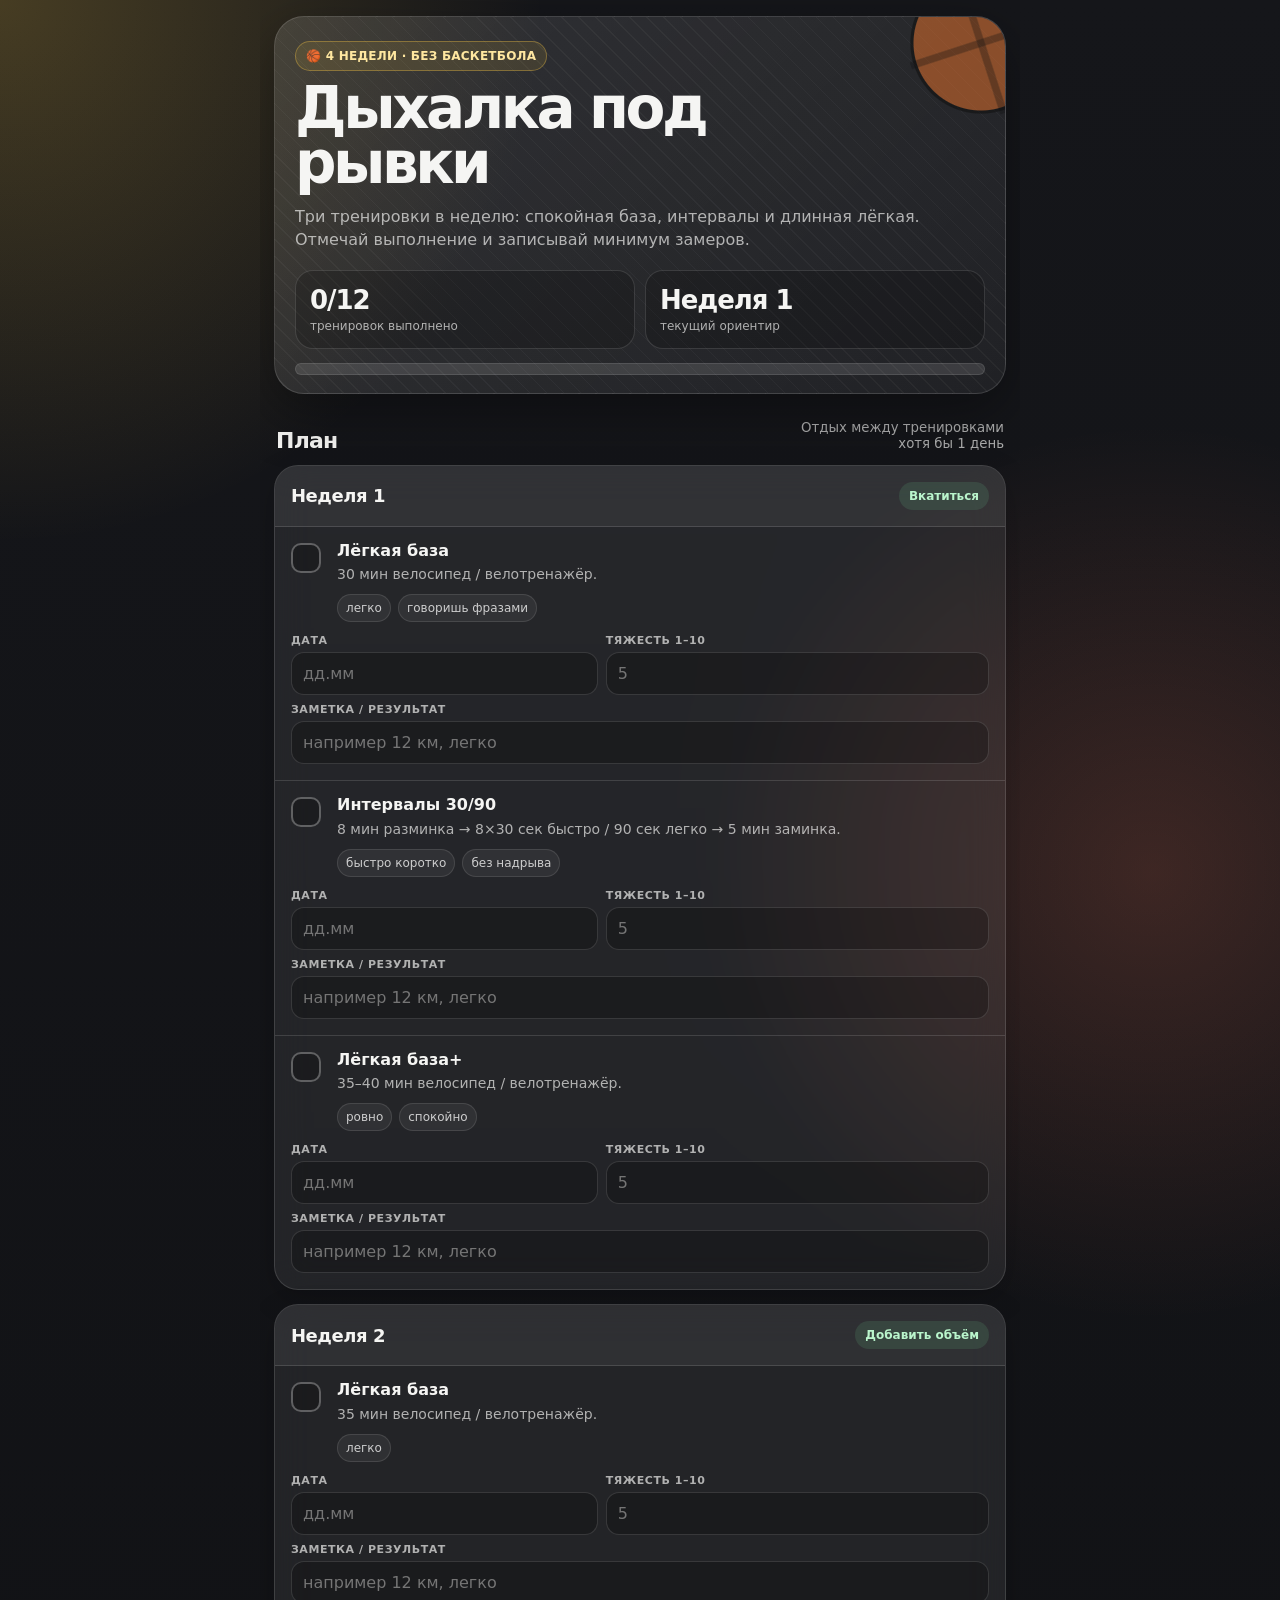
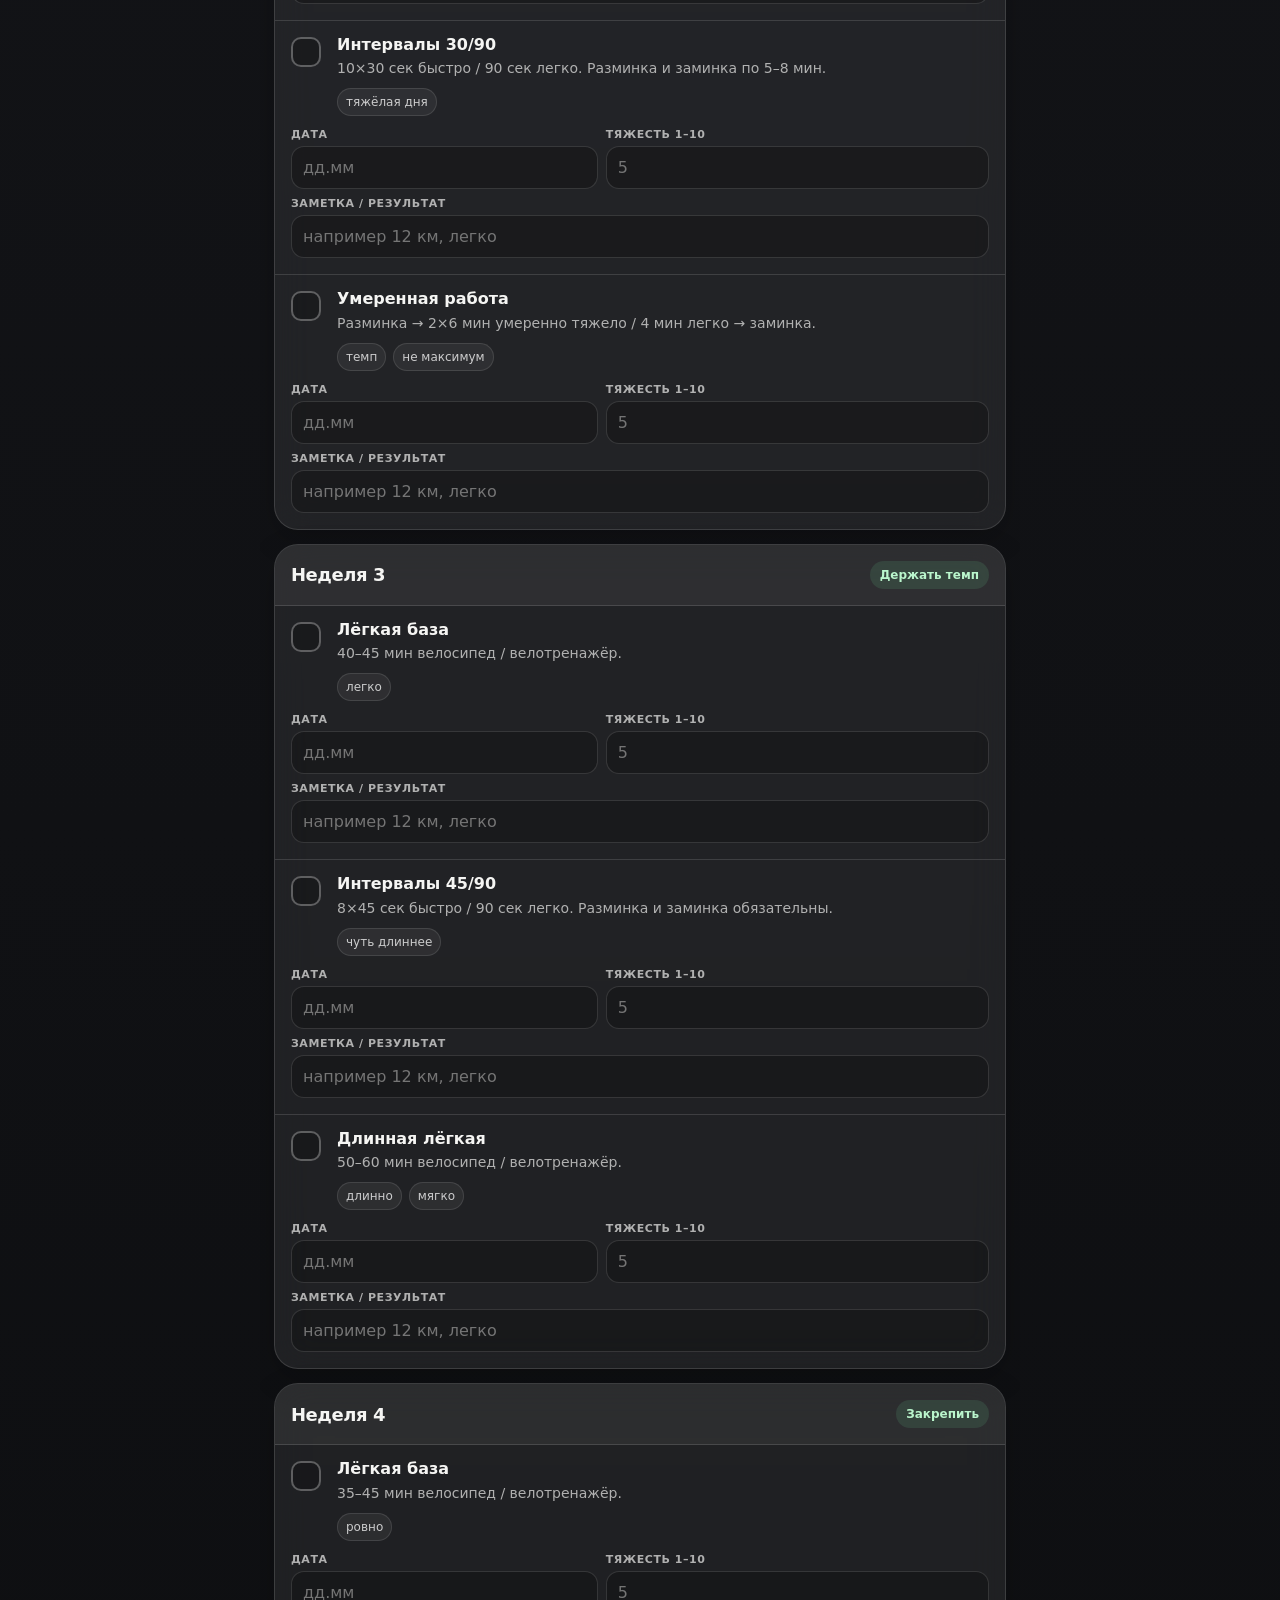
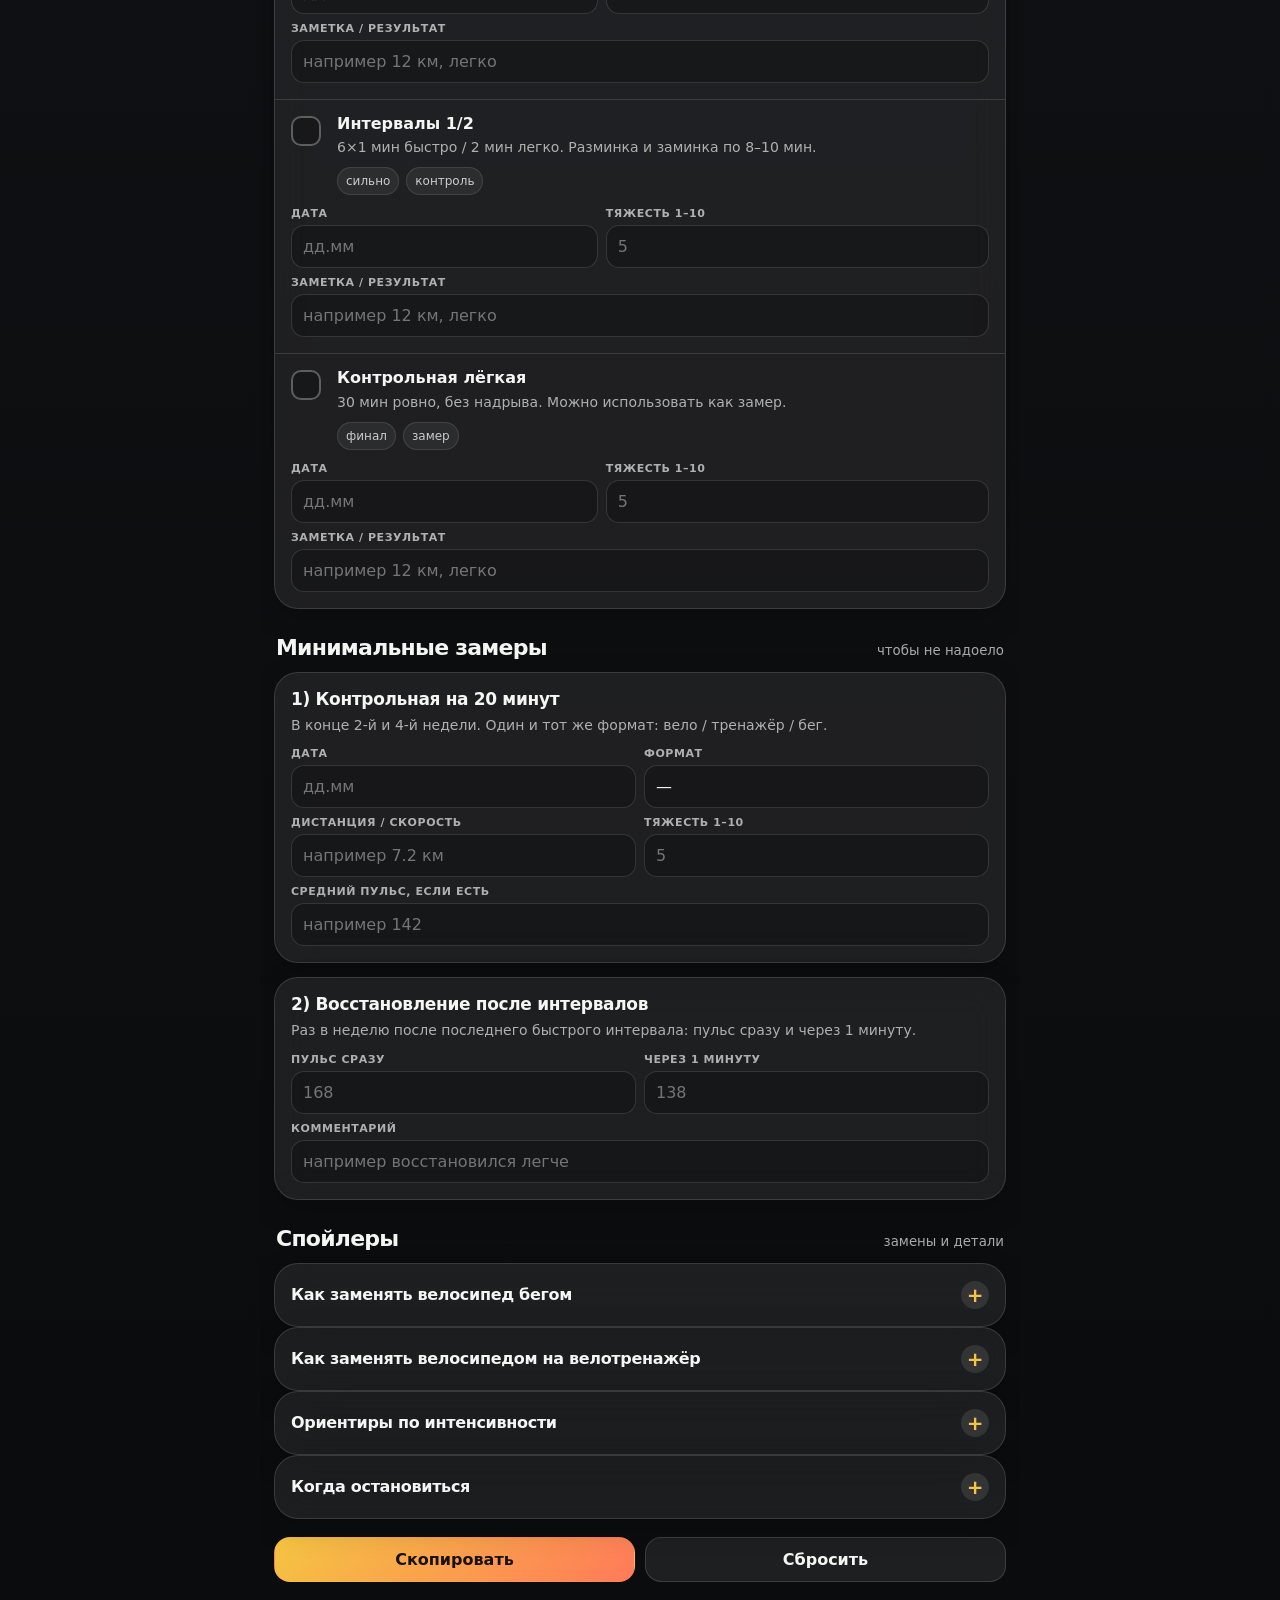
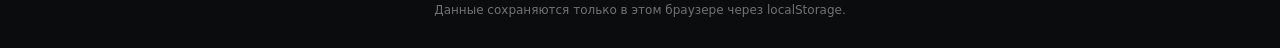
==== commit 625bc9b8: "Fix compact mobile date fields" ====
--- a/basketball-breath/index.html
+++ b/basketball-breath/index.html
@@ -4,21 +4,20 @@
   <meta charset="utf-8" />
   <meta name="viewport" content="width=device-width, initial-scale=1, viewport-fit=cover" />
   <meta name="theme-color" content="#101114" />
-  <title>Дыхалка для баскетбола — трекер</title>
+  <title>Дыхалка под рывки</title>
   <style>
     :root {
       color-scheme: dark;
       --bg: #101114;
-      --card: rgba(255, 255, 255, 0.078);
-      --card-2: rgba(255, 255, 255, 0.115);
+      --card: rgba(255,255,255,.075);
+      --card-2: rgba(255,255,255,.105);
       --text: #f5f5f3;
-      --muted: rgba(245, 245, 243, 0.68);
-      --line: rgba(255, 255, 255, 0.14);
+      --muted: rgba(245,245,243,.68);
+      --line: rgba(255,255,255,.13);
       --accent: #f5c542;
       --accent-2: #ff7a59;
       --green: #76e39b;
       --radius: 24px;
-      --shadow: 0 18px 55px rgba(0, 0, 0, 0.34);
       font-family: Inter, ui-sans-serif, system-ui, -apple-system, BlinkMacSystemFont, "Segoe UI", sans-serif;
     }
 
@@ -28,41 +27,22 @@
     body {
       margin: 0;
       min-height: 100dvh;
+      background:
+        radial-gradient(circle at top left, rgba(245,197,66,.22), transparent 34rem),
+        radial-gradient(circle at 90% 18%, rgba(255,122,89,.18), transparent 28rem),
+        linear-gradient(180deg, #15161a 0%, var(--bg) 50%, #0b0c0e 100%);
       color: var(--text);
-      background:
-        radial-gradient(circle at top left, rgba(245, 197, 66, 0.22), transparent 34rem),
-        radial-gradient(circle at 88% 14%, rgba(255, 122, 89, 0.17), transparent 28rem),
-        linear-gradient(180deg, #15161a 0%, var(--bg) 52%, #0b0c0e 100%);
       -webkit-font-smoothing: antialiased;
     }
 
     button, input, select, textarea { font: inherit; }
     button { cursor: pointer; }
-
-    input, select, textarea {
-      display: block;
-      width: 100%;
-      max-width: 100%;
-      min-width: 0;
-      border: 1px solid rgba(255, 255, 255, 0.14);
-      border-radius: 14px;
-      outline: none;
-      color: var(--text);
-      background: rgba(0, 0, 0, 0.24);
-      padding: 12px 12px;
-      box-shadow: inset 0 1px 0 rgba(255,255,255,0.04);
-    }
-
-    input[type="date"] { min-height: 48px; }
-    input:focus, select:focus, textarea:focus {
-      border-color: rgba(245, 197, 66, 0.78);
-      box-shadow: 0 0 0 4px rgba(245, 197, 66, 0.13);
-    }
 
     .app {
       width: min(100%, 760px);
       margin: 0 auto;
-      padding: 18px 14px 34px;
+      padding: 16px 14px 30px;
+      overflow: hidden;
     }
 
     .hero {
@@ -72,9 +52,9 @@
       border-radius: 30px;
       padding: 24px 20px 18px;
       background:
-        linear-gradient(135deg, rgba(255,255,255,0.12), rgba(255,255,255,0.055)),
-        repeating-linear-gradient(45deg, rgba(255,255,255,0.035) 0 1px, transparent 1px 12px);
-      box-shadow: var(--shadow);
+        linear-gradient(135deg, rgba(255,255,255,.12), rgba(255,255,255,.055)),
+        repeating-linear-gradient(45deg, rgba(255,255,255,.035) 0 1px, transparent 1px 12px);
+      box-shadow: 0 18px 55px rgba(0,0,0,.35);
     }
 
     .hero::after {
@@ -86,26 +66,24 @@
       top: -48px;
       border-radius: 50%;
       background:
-        linear-gradient(90deg, transparent 47%, rgba(0,0,0,0.33) 48% 52%, transparent 53%),
-        linear-gradient(0deg, transparent 47%, rgba(0,0,0,0.33) 48% 52%, transparent 53%),
+        linear-gradient(90deg, transparent 47%, rgba(0,0,0,.33) 48% 52%, transparent 53%),
+        linear-gradient(0deg, transparent 47%, rgba(0,0,0,.33) 48% 52%, transparent 53%),
         radial-gradient(circle, #d96e2d 0 64%, #111 65% 67%, transparent 68%);
-      opacity: 0.56;
+      opacity: .56;
       transform: rotate(-18deg);
     }
 
     .kicker {
       display: inline-flex;
-      align-items: center;
-      gap: 7px;
       margin: 0 0 10px;
       padding: 7px 10px;
-      border: 1px solid rgba(245, 197, 66, 0.35);
+      border: 1px solid rgba(245,197,66,.35);
       border-radius: 999px;
       color: #ffe7a0;
-      background: rgba(245, 197, 66, 0.11);
+      background: rgba(245,197,66,.11);
       font-size: 12px;
-      font-weight: 850;
-      letter-spacing: 0.02em;
+      font-weight: 800;
+      letter-spacing: .02em;
       text-transform: uppercase;
     }
 
@@ -113,8 +91,8 @@
       margin: 0;
       max-width: 12ch;
       font-size: clamp(34px, 9vw, 58px);
-      line-height: 0.95;
-      letter-spacing: -0.06em;
+      line-height: .95;
+      letter-spacing: -.06em;
     }
 
     .hero p {
@@ -132,30 +110,23 @@
     }
 
     .stat {
+      min-width: 0;
       padding: 14px;
       border: 1px solid var(--line);
       border-radius: 18px;
-      background: rgba(0, 0, 0, 0.2);
-    }
-
-    .stat b {
-      display: block;
-      font-size: 26px;
-      letter-spacing: -0.04em;
-    }
-
-    .stat span {
-      color: var(--muted);
-      font-size: 12px;
-    }
+      background: rgba(0,0,0,.2);
+    }
+
+    .stat b { display: block; font-size: 26px; letter-spacing: -.04em; }
+    .stat span { color: var(--muted); font-size: 12px; }
 
     .progress-shell {
       margin-top: 14px;
       height: 12px;
       overflow: hidden;
       border-radius: 999px;
-      background: rgba(255, 255, 255, 0.12);
-      border: 1px solid rgba(255, 255, 255, 0.1);
+      background: rgba(255,255,255,.12);
+      border: 1px solid rgba(255,255,255,.1);
     }
 
     .progress-fill {
@@ -174,22 +145,10 @@
       margin: 26px 2px 12px;
     }
 
-    .section-title h2 {
-      margin: 0;
-      font-size: 23px;
-      letter-spacing: -0.04em;
-    }
-
-    .section-title small {
-      color: var(--muted);
-      text-align: right;
-      line-height: 1.25;
-    }
-
-    .weeks, .measurements, .spoilers {
-      display: grid;
-      gap: 14px;
-    }
+    .section-title h2 { margin: 0; font-size: 22px; letter-spacing: -.035em; }
+    .section-title small { color: var(--muted); text-align: right; line-height: 1.25; }
+
+    .weeks, .measurements { display: grid; gap: 14px; }
 
     .week, .measure-card, details {
       border: 1px solid var(--line);
@@ -197,7 +156,7 @@
       overflow: hidden;
       background: var(--card);
       backdrop-filter: blur(18px);
-      box-shadow: 0 10px 30px rgba(0, 0, 0, 0.18);
+      box-shadow: 0 10px 30px rgba(0,0,0,.18);
     }
 
     .week-head {
@@ -207,155 +166,96 @@
       gap: 12px;
       padding: 16px;
       border-bottom: 1px solid var(--line);
-      background: rgba(255, 255, 255, 0.055);
-    }
-
-    .week-head h3 {
-      margin: 0;
-      font-size: 20px;
-      letter-spacing: -0.035em;
-    }
+      background: rgba(255,255,255,.055);
+    }
+
+    .week-head h3 { margin: 0; font-size: 18px; letter-spacing: -.025em; }
 
     .badge {
       flex: 0 0 auto;
       padding: 7px 10px;
       border-radius: 999px;
-      background: rgba(118, 227, 155, 0.12);
+      background: rgba(118,227,155,.12);
       color: #baf5cc;
       font-size: 12px;
-      font-weight: 850;
-    }
-
-    .workout {
-      padding: 16px;
-      border-bottom: 1px solid var(--line);
-    }
-
+      font-weight: 800;
+      white-space: nowrap;
+    }
+
+    .workout { padding: 14px 16px 16px; border-bottom: 1px solid var(--line); }
     .workout:last-child { border-bottom: 0; }
 
     .check-row {
       display: grid;
-      grid-template-columns: auto minmax(0, 1fr);
+      grid-template-columns: 34px minmax(0, 1fr);
       gap: 12px;
       align-items: start;
     }
 
-    .check {
-      position: relative;
-      width: 31px;
-      height: 31px;
-      margin-top: 2px;
-    }
-
-    .check input {
-      position: absolute;
-      inset: 0;
-      opacity: 0;
-      margin: 0;
-    }
+    .check { position: relative; width: 30px; height: 30px; margin-top: 2px; }
+    .check input { position: absolute; inset: 0; opacity: 0; margin: 0; }
 
     .box {
       display: grid;
       place-items: center;
-      width: 31px;
-      height: 31px;
-      border: 2px solid rgba(255, 255, 255, 0.3);
-      border-radius: 11px;
-      background: rgba(0, 0, 0, 0.22);
+      width: 30px;
+      height: 30px;
+      border: 2px solid rgba(255,255,255,.3);
+      border-radius: 10px;
+      background: rgba(0,0,0,.22);
       transition: 160ms ease;
     }
 
-    .box svg {
-      width: 18px;
-      height: 18px;
-      opacity: 0;
-      transform: scale(0.72);
-      transition: 160ms ease;
-    }
-
-    .check input:checked + .box {
-      border-color: transparent;
-      background: linear-gradient(135deg, var(--green), #42c7ff);
-    }
-
-    .check input:checked + .box svg {
-      opacity: 1;
-      transform: scale(1);
-    }
-
-    .workout h4 {
-      margin: 0 0 6px;
-      font-size: 18px;
-      line-height: 1.15;
-      letter-spacing: -0.025em;
-    }
-
-    .workout p {
-      margin: 0;
-      color: var(--muted);
-      font-size: 15px;
-      line-height: 1.42;
-    }
-
-    .tags {
-      display: flex;
-      flex-wrap: wrap;
-      gap: 7px;
-      margin-top: 10px;
-    }
-
-    .tag {
-      padding: 6px 9px;
-      border: 1px solid rgba(255, 255, 255, 0.11);
-      border-radius: 999px;
-      background: rgba(255, 255, 255, 0.06);
-      color: rgba(255, 255, 255, 0.76);
-      font-size: 12px;
-    }
-
-    .mini-form, .fields {
+    .box svg { width: 18px; height: 18px; opacity: 0; transform: scale(.7); transition: 160ms ease; }
+    .check input:checked + .box { border-color: transparent; background: linear-gradient(135deg, var(--green), #42c7ff); }
+    .check input:checked + .box svg { opacity: 1; transform: scale(1); }
+
+    .workout h4 { margin: 0 0 5px; font-size: 16px; line-height: 1.2; }
+    .workout p { margin: 0; color: var(--muted); font-size: 14px; line-height: 1.38; }
+
+    .tags { display: flex; flex-wrap: wrap; gap: 7px; margin-top: 10px; }
+    .tag { padding: 6px 8px; border: 1px solid rgba(255,255,255,.11); border-radius: 999px; background: rgba(255,255,255,.06); color: rgba(255,255,255,.76); font-size: 12px; }
+
+    .mini-form {
       display: grid;
-      grid-template-columns: 1fr;
-      gap: 11px;
-      margin-top: 14px;
+      grid-template-columns: minmax(0, .8fr) minmax(0, 1fr);
+      gap: 8px;
+      margin-top: 12px;
+    }
+
+    .field { display: grid; gap: 5px; min-width: 0; }
+    .field span { color: var(--muted); font-size: 11px; font-weight: 800; text-transform: uppercase; letter-spacing: .05em; white-space: nowrap; }
+
+    input, select, textarea {
+      display: block;
       width: 100%;
-    }
-
-    label.field {
-      display: grid;
-      gap: 6px;
       min-width: 0;
-      width: 100%;
-    }
-
-    .field span {
-      color: var(--muted);
-      font-size: 11px;
-      font-weight: 800;
-      text-transform: uppercase;
-      letter-spacing: 0.06em;
-    }
+      max-width: 100%;
+      border: 1px solid rgba(255,255,255,.13);
+      border-radius: 13px;
+      outline: none;
+      color: var(--text);
+      background: rgba(0,0,0,.24);
+      padding: 11px 11px;
+      appearance: none;
+      -webkit-appearance: none;
+    }
+
+    input:focus, select:focus, textarea:focus { border-color: rgba(245,197,66,.75); box-shadow: 0 0 0 4px rgba(245,197,66,.12); }
+    textarea { min-height: 70px; resize: vertical; }
+    .wide { grid-column: 1 / -1; }
 
     .measure-card { padding: 16px; }
-
-    .measure-card h3 {
-      margin: 0 0 8px;
-      font-size: 18px;
-      letter-spacing: -0.025em;
-    }
-
-    .measure-card p {
-      margin: 0 0 12px;
-      color: var(--muted);
-      font-size: 14px;
-      line-height: 1.4;
-    }
-
-    details summary {
+    .measure-card h3 { margin: 0 0 7px; font-size: 17px; letter-spacing: -.02em; }
+    .measure-card p { margin: 0 0 12px; color: var(--muted); font-size: 14px; line-height: 1.38; }
+
+    .grid-2 { display: grid; grid-template-columns: minmax(0, 1fr); gap: 8px; }
+
+    summary {
       list-style: none;
       padding: 17px 16px;
       font-weight: 850;
-      letter-spacing: -0.02em;
+      letter-spacing: -.02em;
       display: flex;
       justify-content: space-between;
       align-items: center;
@@ -363,110 +263,32 @@
     }
 
     summary::-webkit-details-marker { display: none; }
-    summary::after {
-      content: "+";
-      display: grid;
-      place-items: center;
-      width: 28px;
-      height: 28px;
-      border-radius: 50%;
-      background: rgba(255, 255, 255, 0.1);
-      color: var(--accent);
-      font-size: 20px;
-      line-height: 1;
-      flex: 0 0 auto;
-    }
-
+    summary::after { content: "+"; display: grid; place-items: center; width: 28px; height: 28px; border-radius: 50%; background: rgba(255,255,255,.1); color: var(--accent); font-size: 20px; line-height: 1; flex: 0 0 auto; }
     details[open] summary::after { content: "–"; }
 
-    .details-body {
-      padding: 0 16px 16px;
-      color: var(--muted);
-      font-size: 14px;
-      line-height: 1.45;
-    }
-
-    .details-body table {
-      width: 100%;
-      border-collapse: collapse;
-      overflow: hidden;
-      border-radius: 15px;
-      background: rgba(0, 0, 0, 0.2);
-    }
-
-    .details-body th, .details-body td {
-      padding: 10px 8px;
-      border-bottom: 1px solid rgba(255, 255, 255, 0.09);
-      text-align: left;
-      vertical-align: top;
-      font-size: 13px;
-    }
-
+    .details-body { padding: 0 16px 16px; color: var(--muted); font-size: 14px; line-height: 1.45; }
+    .details-body table { width: 100%; border-collapse: collapse; overflow: hidden; border-radius: 15px; background: rgba(0,0,0,.2); }
+    .details-body th, .details-body td { padding: 10px 8px; border-bottom: 1px solid rgba(255,255,255,.09); text-align: left; vertical-align: top; font-size: 13px; }
     .details-body tr:last-child td { border-bottom: 0; }
     .details-body th { color: var(--text); }
 
-    .actions {
-      display: grid;
-      grid-template-columns: 1fr;
-      gap: 10px;
-      margin: 18px 0 0;
-    }
-
-    .btn {
-      border: 1px solid rgba(255,255,255,0.14);
-      border-radius: 16px;
-      color: var(--text);
-      background: rgba(255,255,255,0.08);
-      padding: 13px 10px;
-      font-weight: 850;
-    }
-
-    .btn.primary {
-      border-color: transparent;
-      background: linear-gradient(135deg, var(--accent), var(--accent-2));
-      color: #19120a;
-    }
-
-    .toast {
-      position: fixed;
-      left: 50%;
-      bottom: calc(16px + env(safe-area-inset-bottom));
-      z-index: 10;
-      transform: translate(-50%, 18px);
-      opacity: 0;
-      pointer-events: none;
-      border: 1px solid rgba(255,255,255,0.14);
-      border-radius: 999px;
-      background: rgba(20, 22, 25, 0.88);
-      color: var(--text);
-      padding: 10px 14px;
-      box-shadow: var(--shadow);
-      backdrop-filter: blur(15px);
-      transition: 200ms ease;
-      font-size: 13px;
-      font-weight: 850;
-      white-space: nowrap;
-    }
-
+    .actions { display: grid; grid-template-columns: 1fr 1fr; gap: 10px; margin: 18px 0 0; }
+    .btn { border: 1px solid rgba(255,255,255,.14); border-radius: 16px; color: var(--text); background: rgba(255,255,255,.08); padding: 12px 10px; font-weight: 800; }
+    .btn.primary { border-color: transparent; background: linear-gradient(135deg, var(--accent), var(--accent-2)); color: #19120a; }
+
+    .toast { position: fixed; left: 50%; bottom: calc(16px + env(safe-area-inset-bottom)); z-index: 10; transform: translate(-50%, 18px); opacity: 0; pointer-events: none; border: 1px solid rgba(255,255,255,.14); border-radius: 999px; background: rgba(20,22,25,.88); color: var(--text); padding: 10px 14px; box-shadow: 0 18px 55px rgba(0,0,0,.35); backdrop-filter: blur(15px); transition: 200ms ease; font-size: 13px; font-weight: 800; white-space: nowrap; }
     .toast.show { opacity: 1; transform: translate(-50%, 0); }
-
-    .footer {
-      margin: 20px 4px 0;
-      color: rgba(255, 255, 255, 0.42);
-      font-size: 12px;
-      text-align: center;
-      line-height: 1.4;
-    }
+    .footer { margin: 20px 4px 0; color: rgba(255,255,255,.42); font-size: 12px; text-align: center; line-height: 1.4; }
 
     @media (min-width: 560px) {
-      .mini-form, .fields, .actions, .stats { grid-template-columns: 1fr 1fr; }
-      .wide { grid-column: 1 / -1; }
-    }
-
-    @media (max-width: 380px) {
-      .app { padding-left: 10px; padding-right: 10px; }
-      .hero { padding-left: 16px; padding-right: 16px; }
-      .workout { padding: 14px; }
+      .grid-2 { grid-template-columns: 1fr 1fr; }
+      .actions, .stats { grid-template-columns: 1fr 1fr; }
+    }
+
+    @media (max-width: 390px) {
+      .app { padding-left: 12px; padding-right: 12px; }
+      .workout { padding-left: 14px; padding-right: 14px; }
+      .mini-form { grid-template-columns: minmax(0, .75fr) minmax(0, 1fr); }
       h1 { max-width: 9ch; }
     }
   </style>
@@ -499,12 +321,12 @@
     <section class="measurements">
       <article class="measure-card">
         <h3>1) Контрольная на 20 минут</h3>
-        <p>Проводи в конце 2-й и 4-й недели. Один и тот же формат: вело / тренажёр / бег.</p>
-        <div class="fields">
-          <label class="field"><span>Дата</span><input data-save="test.date" type="date"></label>
+        <p>В конце 2-й и 4-й недели. Один и тот же формат: вело / тренажёр / бег.</p>
+        <div class="grid-2">
+          <label class="field"><span>Дата</span><input data-save="test.date" inputmode="numeric" placeholder="дд.мм"></label>
           <label class="field"><span>Формат</span><select data-save="test.mode"><option value="">—</option><option>Велосипед</option><option>Велотренажёр</option><option>Бег</option></select></label>
           <label class="field"><span>Дистанция / скорость</span><input data-save="test.result" placeholder="например 7.2 км"></label>
-          <label class="field"><span>Тяжесть 1–10</span><input data-save="test.rpe" inputmode="decimal" placeholder="например 5"></label>
+          <label class="field"><span>Тяжесть 1–10</span><input data-save="test.rpe" inputmode="decimal" placeholder="5"></label>
           <label class="field wide"><span>Средний пульс, если есть</span><input data-save="test.hr" inputmode="numeric" placeholder="например 142"></label>
         </div>
       </article>
@@ -512,9 +334,9 @@
       <article class="measure-card">
         <h3>2) Восстановление после интервалов</h3>
         <p>Раз в неделю после последнего быстрого интервала: пульс сразу и через 1 минуту.</p>
-        <div class="fields">
-          <label class="field"><span>Пульс сразу</span><input data-save="recovery.now" inputmode="numeric" placeholder="например 168"></label>
-          <label class="field"><span>Через 1 минуту</span><input data-save="recovery.minute" inputmode="numeric" placeholder="например 138"></label>
+        <div class="grid-2">
+          <label class="field"><span>Пульс сразу</span><input data-save="recovery.now" inputmode="numeric" placeholder="168"></label>
+          <label class="field"><span>Через 1 минуту</span><input data-save="recovery.minute" inputmode="numeric" placeholder="138"></label>
           <label class="field wide"><span>Комментарий</span><input data-save="recovery.note" placeholder="например восстановился легче"></label>
         </div>
       </article>
@@ -525,45 +347,43 @@
       <small>замены и детали</small>
     </div>
 
-    <section class="spoilers">
-      <details>
-        <summary>Как заменять велосипед бегом</summary>
-        <div class="details-body">
-          <table>
-            <thead><tr><th>Вело / тренажёр</th><th>Если доступен только бег</th></tr></thead>
-            <tbody>
-              <tr><td>30–40 мин легко</td><td>20–30 мин легко или бег/ходьба</td></tr>
-              <tr><td>50–60 мин легко</td><td>35–45 мин легко или бег/ходьба</td></tr>
-              <tr><td>30 сек быстро / 90 сек легко</td><td>20 сек быстро / 100 сек ходьба или трусца</td></tr>
-              <tr><td>45 сек быстро / 90 сек легко</td><td>30 сек быстро / 90–120 сек легко</td></tr>
-              <tr><td>2×6 мин умеренно</td><td>2×4 мин умеренно</td></tr>
-            </tbody>
-          </table>
-        </div>
-      </details>
-
-      <details>
-        <summary>Как заменять велосипедом на велотренажёр</summary>
-        <div class="details-body">Делай почти один в один: 40 минут велосипеда = 40 минут тренажёра, интервалы 30/90 = те же 30/90. Длинную тренировку можно сократить до 45–60 минут, потому что тренажёр монотоннее. Сопротивление ставь такое, чтобы крутить ровно, а не давить ногами как силовую.</div>
-      </details>
-
-      <details>
-        <summary>Ориентиры по интенсивности</summary>
-        <div class="details-body">Легко: можешь говорить фразами, нагрузка 4–6 из 10. Быстро: говорить тяжело, нагрузка 7–9 из 10, но без ощущения «сейчас развалюсь». Тяжёлой делай только интервальную тренировку недели.</div>
-      </details>
-
-      <details>
-        <summary>Когда остановиться и не геройствовать</summary>
-        <div class="details-body">Остановись, если появилась боль или сдавление в груди, свистящее дыхание, сильное головокружение, предобморочное состояние или одышка явно не по нагрузке. Это не та ситуация, где надо «дожимать».</div>
-      </details>
-    </section>
+    <details>
+      <summary>Как заменять велосипед бегом</summary>
+      <div class="details-body">
+        <table>
+          <thead><tr><th>Вело / тренажёр</th><th>Если только бег</th></tr></thead>
+          <tbody>
+            <tr><td>30–40 мин легко</td><td>20–30 мин легко или бег/ходьба</td></tr>
+            <tr><td>50–60 мин легко</td><td>35–45 мин легко или бег/ходьба</td></tr>
+            <tr><td>30 сек быстро / 90 сек легко</td><td>20 сек быстро / 100 сек ходьба или трусца</td></tr>
+            <tr><td>45 сек быстро / 90 сек легко</td><td>30 сек быстро / 90–120 сек легко</td></tr>
+            <tr><td>2×6 мин умеренно</td><td>2×4 мин умеренно</td></tr>
+          </tbody>
+        </table>
+      </div>
+    </details>
+
+    <details>
+      <summary>Как заменять велосипедом на велотренажёр</summary>
+      <div class="details-body">Почти один в один: 40 минут велосипеда = 40 минут тренажёра, интервалы 30/90 = те же 30/90. Длинную тренировку можно сократить до 45–60 минут.</div>
+    </details>
+
+    <details>
+      <summary>Ориентиры по интенсивности</summary>
+      <div class="details-body">Легко: можешь говорить фразами, нагрузка 4–6 из 10. Быстро: говорить тяжело, нагрузка 7–9 из 10, но без ощущения «сейчас развалюсь».</div>
+    </details>
+
+    <details>
+      <summary>Когда остановиться</summary>
+      <div class="details-body">Остановись при боли или сдавлении в груди, свистящем дыхании, сильном головокружении, предобморочном состоянии или одышке явно не по нагрузке.</div>
+    </details>
 
     <div class="actions">
-      <button class="btn primary" id="exportBtn" type="button">Скопировать прогресс</button>
+      <button class="btn primary" id="exportBtn" type="button">Скопировать</button>
       <button class="btn" id="resetBtn" type="button">Сбросить</button>
     </div>
 
-    <p class="footer">Данные сохраняются только в этом браузере на этом устройстве через localStorage.</p>
+    <p class="footer">Данные сохраняются только в этом браузере через localStorage.</p>
   </main>
 
   <div class="toast" id="toast">Сохранено</div>
@@ -632,36 +452,31 @@
             <h3>Неделя ${week.week}</h3>
             <span class="badge">${week.focus}</span>
           </header>
-          ${week.workouts.map(workout => {
-            const item = state[workout.id] || {};
-            return `
-              <section class="workout" data-workout="${workout.id}">
-                <div class="check-row">
-                  <label class="check" aria-label="Отметить тренировку выполненной">
-                    <input type="checkbox" data-done="${workout.id}" ${item.done ? 'checked' : ''}>
-                    <span class="box">${checkedIcon()}</span>
-                  </label>
-                  <div>
-                    <h4>${workout.title}</h4>
-                    <p>${workout.text}</p>
-                    <div class="tags">${workout.tags.map(tag => `<span class="tag">${tag}</span>`).join('')}</div>
-                  </div>
+          ${week.workouts.map(workout => `
+            <section class="workout" data-workout="${workout.id}">
+              <div class="check-row">
+                <label class="check" aria-label="Отметить тренировку выполненной">
+                  <input type="checkbox" data-done="${workout.id}" ${state[workout.id]?.done ? 'checked' : ''}>
+                  <span class="box">${checkedIcon()}</span>
+                </label>
+                <div>
+                  <h4>${workout.title}</h4>
+                  <p>${workout.text}</p>
+                  <div class="tags">${workout.tags.map(tag => `<span class="tag">${tag}</span>`).join('')}</div>
                 </div>
-                <div class="mini-form">
-                  <label class="field"><span>Дата</span><input type="date" data-workout-field="${workout.id}.date" value="${escapeAttr(item.date || '')}"></label>
-                  <label class="field"><span>Тяжесть 1–10</span><input inputmode="decimal" placeholder="5" data-workout-field="${workout.id}.rpe" value="${escapeAttr(item.rpe || '')}"></label>
-                  <label class="field wide"><span>Заметка / результат</span><input placeholder="например 12 км, легко" data-workout-field="${workout.id}.note" value="${escapeAttr(item.note || '')}"></label>
-                </div>
-              </section>
-            `;
-          }).join('')}
+              </div>
+              <div class="mini-form">
+                <label class="field"><span>Дата</span><input inputmode="numeric" placeholder="дд.мм" data-workout-field="${workout.id}.date" value="${escapeAttr(state[workout.id]?.date || '')}"></label>
+                <label class="field"><span>Тяжесть 1–10</span><input inputmode="decimal" placeholder="5" data-workout-field="${workout.id}.rpe" value="${escapeAttr(state[workout.id]?.rpe || '')}"></label>
+                <label class="field wide"><span>Заметка / результат</span><input placeholder="например 12 км, легко" data-workout-field="${workout.id}.note" value="${escapeAttr(state[workout.id]?.note || '')}"></label>
+              </div>
+            </section>
+          `).join('')}
         </article>
       `).join('');
     }
 
-    function getByPath(path) {
-      return path.split('.').reduce((acc, key) => acc?.[key], state);
-    }
+    function getByPath(path) { return path.split('.').reduce((acc, key) => acc?.[key], state); }
 
     function setByPath(path, value) {
       const parts = path.split('.');
@@ -711,14 +526,8 @@
       const percent = total ? Math.round(done / total * 100) : 0;
       document.getElementById('doneCount').textContent = `${done}/${total}`;
       document.getElementById('progressFill').style.width = `${percent}%`;
-
       const next = ids.find(id => !state[id]?.done);
-      if (!next) {
-        document.getElementById('weekFocus').textContent = 'Готово';
-      } else {
-        const week = plan.find(w => w.workouts.some(x => x.id === next));
-        document.getElementById('weekFocus').textContent = `Неделя ${week.week}`;
-      }
+      document.getElementById('weekFocus').textContent = next ? `Неделя ${plan.find(w => w.workouts.some(x => x.id === next)).week}` : 'Готово';
     }
 
     function exportProgress() {
@@ -731,11 +540,8 @@
         }
         lines.push('');
       }
-      lines.push('Контрольная 20 мин:');
-      lines.push(`Дата: ${state.test?.date || '—'}, формат: ${state.test?.mode || '—'}, результат: ${state.test?.result || '—'}, тяжесть: ${state.test?.rpe || '—'}, пульс: ${state.test?.hr || '—'}`);
-      lines.push('');
-      lines.push('Восстановление:');
-      lines.push(`Сразу: ${state.recovery?.now || '—'}, через минуту: ${state.recovery?.minute || '—'}, комментарий: ${state.recovery?.note || '—'}`);
+      lines.push(`Контрольная 20 мин: дата ${state.test?.date || '—'}, формат ${state.test?.mode || '—'}, результат ${state.test?.result || '—'}, тяжесть ${state.test?.rpe || '—'}, пульс ${state.test?.hr || '—'}`);
+      lines.push(`Восстановление: сразу ${state.recovery?.now || '—'}, через минуту ${state.recovery?.minute || '—'}, комментарий ${state.recovery?.note || '—'}`);
 
       navigator.clipboard?.writeText(lines.join('\n')).then(
         () => showToast('Прогресс скопирован'),
@@ -744,8 +550,7 @@
     }
 
     function resetAll() {
-      const ok = confirm('Сбросить все галочки и замеры на этом устройстве?');
-      if (!ok) return;
+      if (!confirm('Сбросить все галочки и замеры на этом устройстве?')) return;
       localStorage.removeItem(STORAGE_KEY);
       location.reload();
     }
@@ -753,9 +558,8 @@
     renderPlan();
     bindInputs();
     updateProgress();
-
     document.getElementById('exportBtn').addEventListener('click', exportProgress);
     document.getElementById('resetBtn').addEventListener('click', resetAll);
   </script>
 </body>
-</html>
+</html>
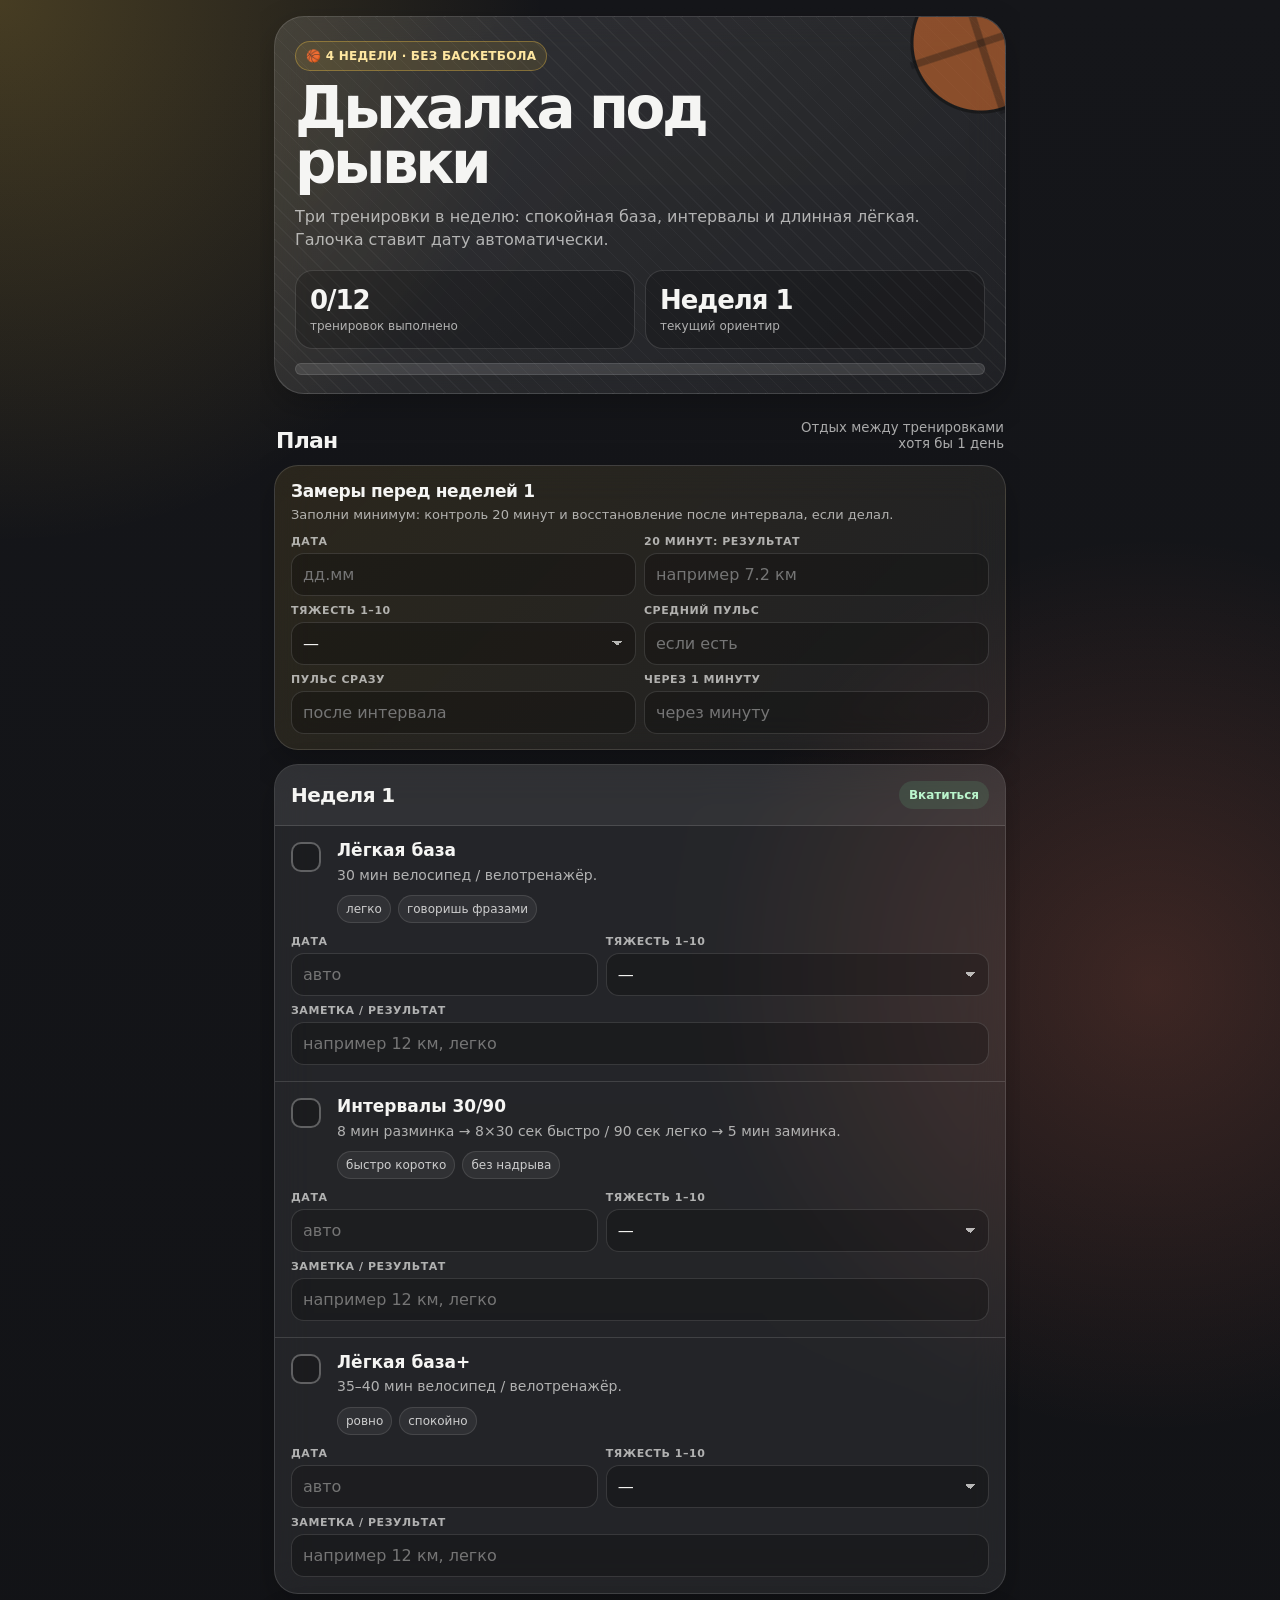
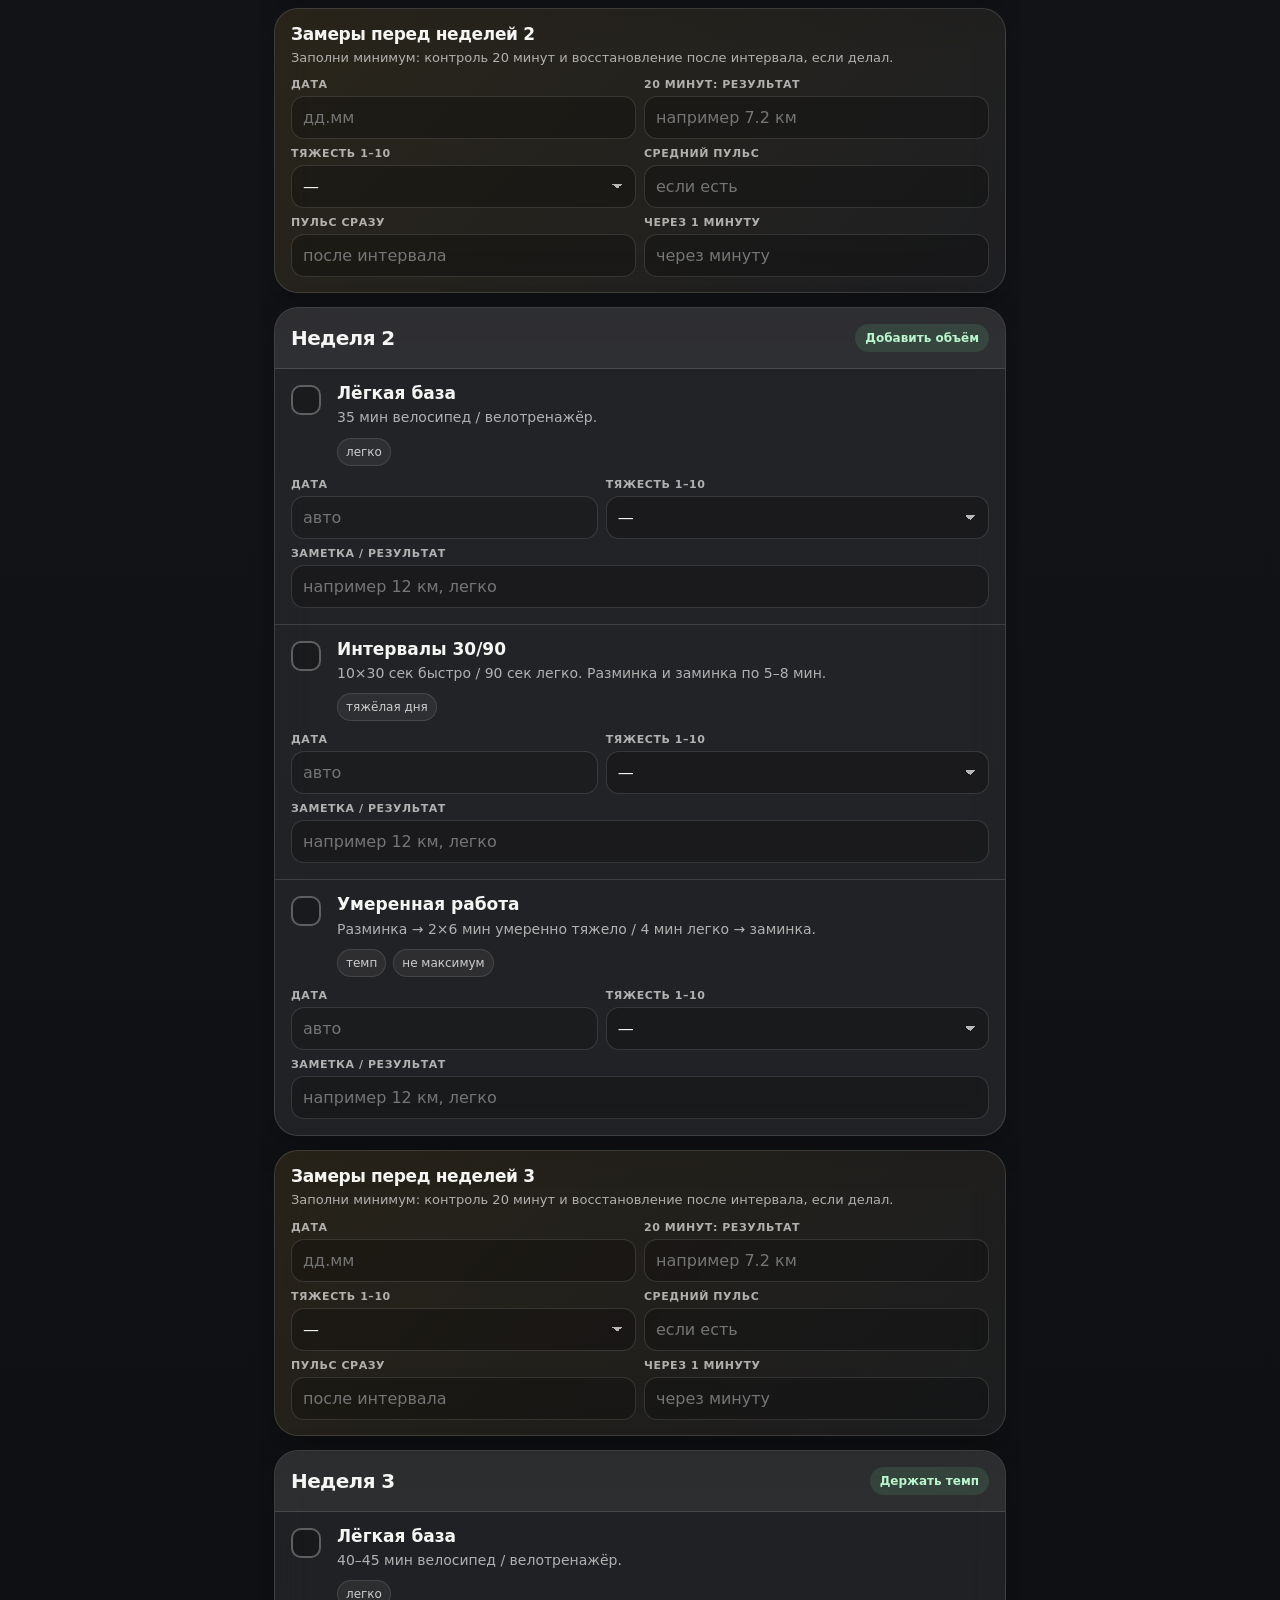
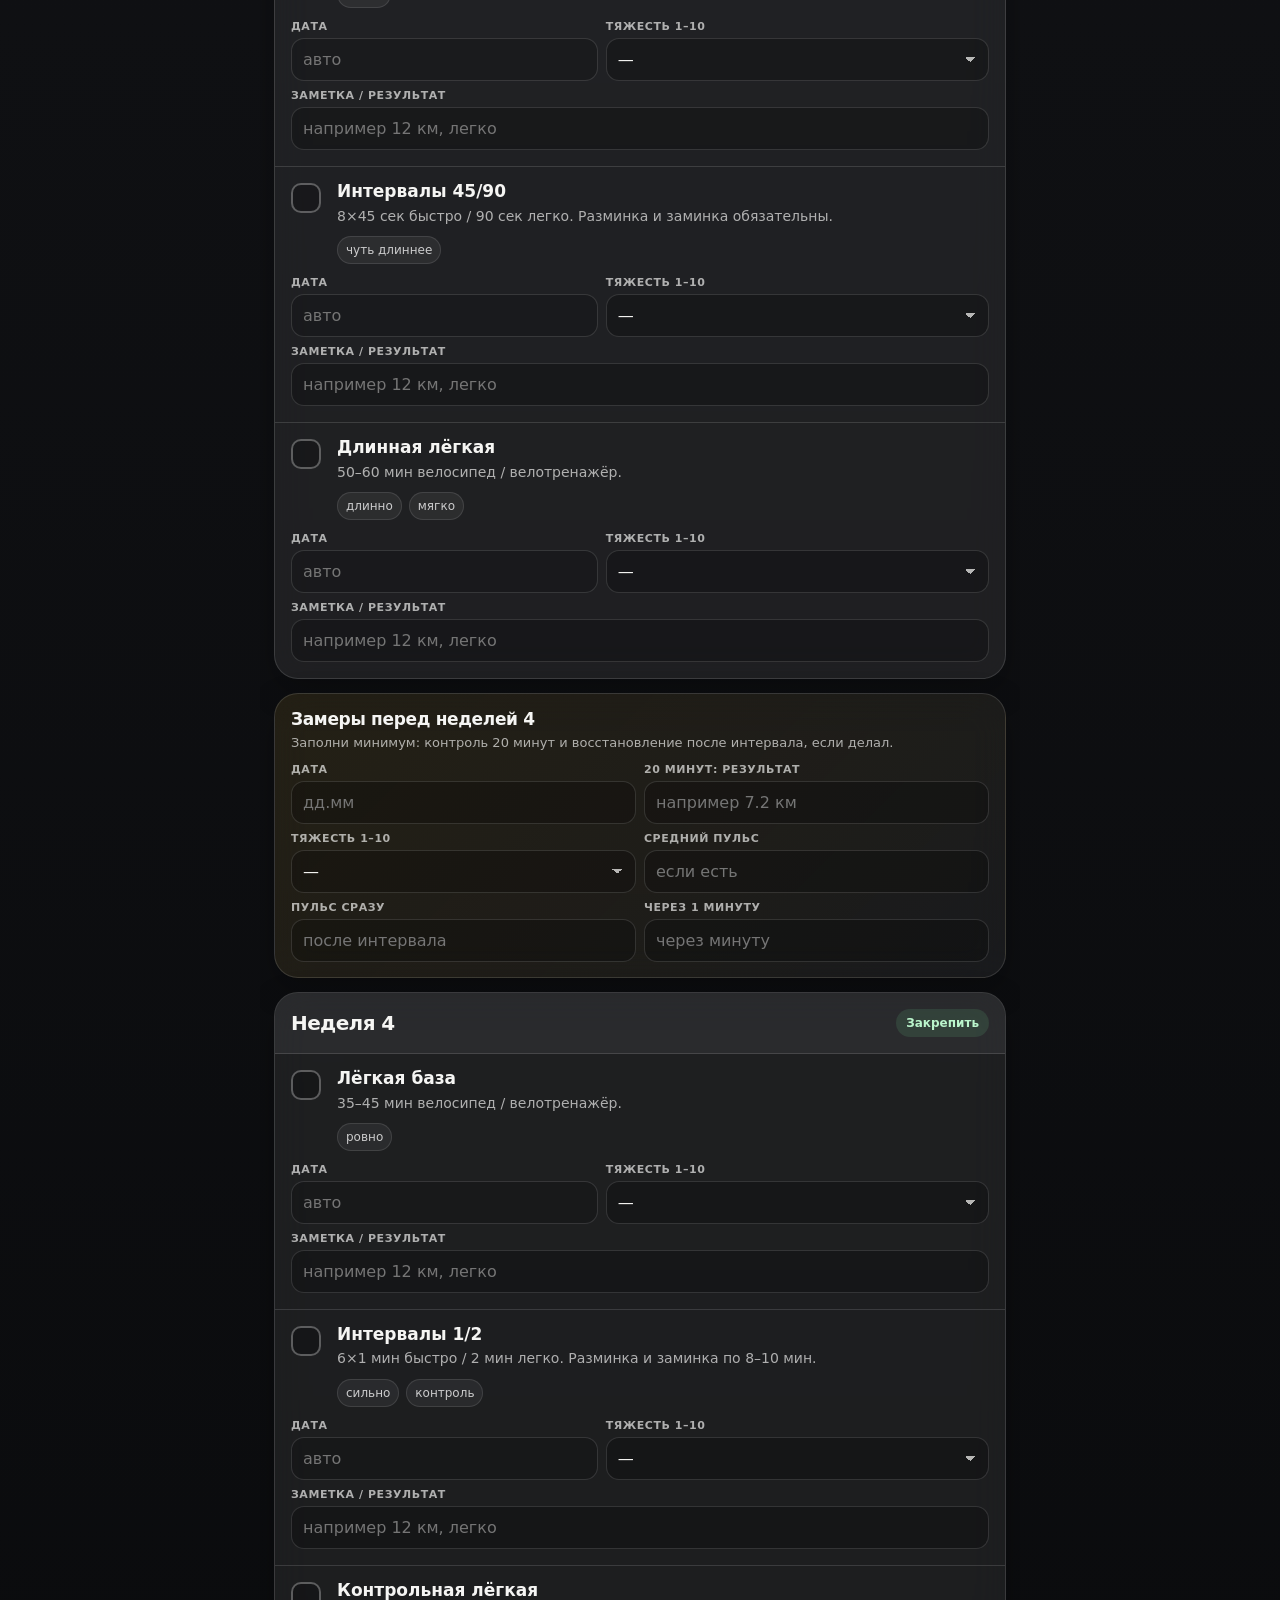
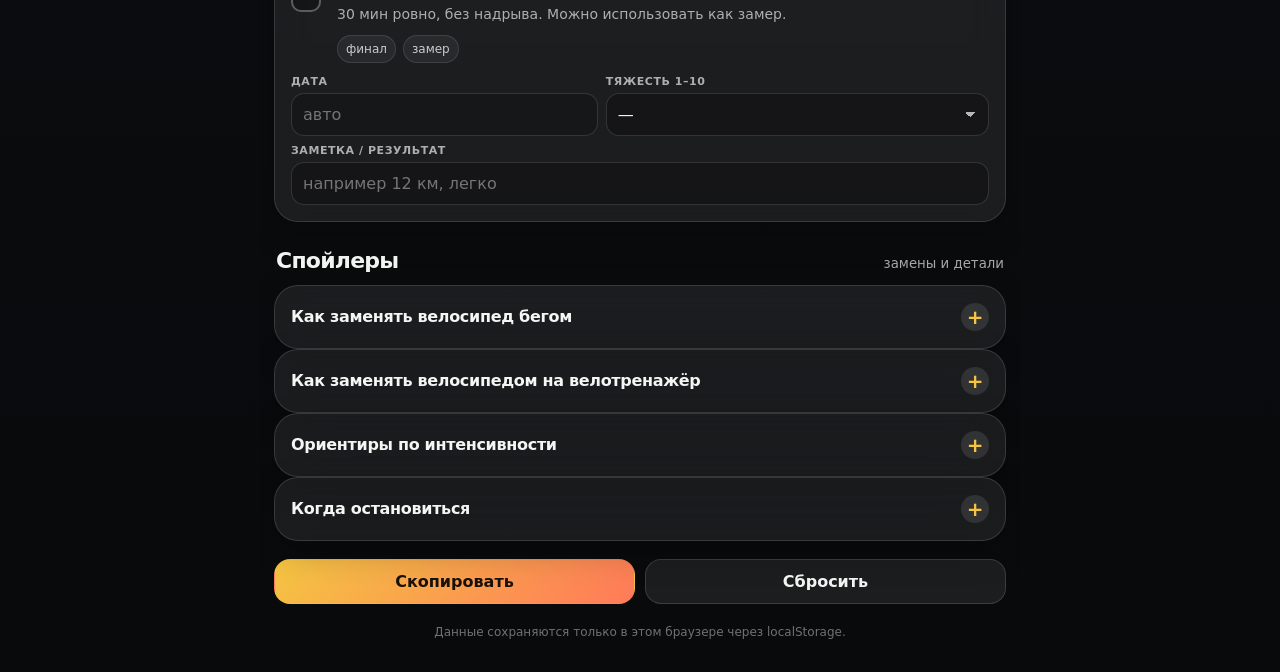
==== commit c1bd4265: "Add weekly measurement forms" ====
--- a/basketball-breath/index.html
+++ b/basketball-breath/index.html
@@ -1,565 +1,127 @@
 <!doctype html>
 <html lang="ru">
 <head>
-  <meta charset="utf-8" />
-  <meta name="viewport" content="width=device-width, initial-scale=1, viewport-fit=cover" />
-  <meta name="theme-color" content="#101114" />
+  <meta charset="utf-8">
+  <meta name="viewport" content="width=device-width, initial-scale=1, viewport-fit=cover">
+  <meta name="theme-color" content="#101114">
   <title>Дыхалка под рывки</title>
   <style>
-    :root {
-      color-scheme: dark;
-      --bg: #101114;
-      --card: rgba(255,255,255,.075);
-      --card-2: rgba(255,255,255,.105);
-      --text: #f5f5f3;
-      --muted: rgba(245,245,243,.68);
-      --line: rgba(255,255,255,.13);
-      --accent: #f5c542;
-      --accent-2: #ff7a59;
-      --green: #76e39b;
-      --radius: 24px;
-      font-family: Inter, ui-sans-serif, system-ui, -apple-system, BlinkMacSystemFont, "Segoe UI", sans-serif;
-    }
-
-    * { box-sizing: border-box; }
-    html { scroll-behavior: smooth; }
-
-    body {
-      margin: 0;
-      min-height: 100dvh;
-      background:
-        radial-gradient(circle at top left, rgba(245,197,66,.22), transparent 34rem),
-        radial-gradient(circle at 90% 18%, rgba(255,122,89,.18), transparent 28rem),
-        linear-gradient(180deg, #15161a 0%, var(--bg) 50%, #0b0c0e 100%);
-      color: var(--text);
-      -webkit-font-smoothing: antialiased;
-    }
-
-    button, input, select, textarea { font: inherit; }
-    button { cursor: pointer; }
-
-    .app {
-      width: min(100%, 760px);
-      margin: 0 auto;
-      padding: 16px 14px 30px;
-      overflow: hidden;
-    }
-
-    .hero {
-      position: relative;
-      overflow: hidden;
-      border: 1px solid var(--line);
-      border-radius: 30px;
-      padding: 24px 20px 18px;
-      background:
-        linear-gradient(135deg, rgba(255,255,255,.12), rgba(255,255,255,.055)),
-        repeating-linear-gradient(45deg, rgba(255,255,255,.035) 0 1px, transparent 1px 12px);
-      box-shadow: 0 18px 55px rgba(0,0,0,.35);
-    }
-
-    .hero::after {
-      content: "";
-      position: absolute;
-      width: 148px;
-      height: 148px;
-      right: -50px;
-      top: -48px;
-      border-radius: 50%;
-      background:
-        linear-gradient(90deg, transparent 47%, rgba(0,0,0,.33) 48% 52%, transparent 53%),
-        linear-gradient(0deg, transparent 47%, rgba(0,0,0,.33) 48% 52%, transparent 53%),
-        radial-gradient(circle, #d96e2d 0 64%, #111 65% 67%, transparent 68%);
-      opacity: .56;
-      transform: rotate(-18deg);
-    }
-
-    .kicker {
-      display: inline-flex;
-      margin: 0 0 10px;
-      padding: 7px 10px;
-      border: 1px solid rgba(245,197,66,.35);
-      border-radius: 999px;
-      color: #ffe7a0;
-      background: rgba(245,197,66,.11);
-      font-size: 12px;
-      font-weight: 800;
-      letter-spacing: .02em;
-      text-transform: uppercase;
-    }
-
-    h1 {
-      margin: 0;
-      max-width: 12ch;
-      font-size: clamp(34px, 9vw, 58px);
-      line-height: .95;
-      letter-spacing: -.06em;
-    }
-
-    .hero p {
-      margin: 14px 0 0;
-      color: var(--muted);
-      font-size: 16px;
-      line-height: 1.45;
-    }
-
-    .stats {
-      display: grid;
-      grid-template-columns: 1fr 1fr;
-      gap: 10px;
-      margin-top: 18px;
-    }
-
-    .stat {
-      min-width: 0;
-      padding: 14px;
-      border: 1px solid var(--line);
-      border-radius: 18px;
-      background: rgba(0,0,0,.2);
-    }
-
-    .stat b { display: block; font-size: 26px; letter-spacing: -.04em; }
-    .stat span { color: var(--muted); font-size: 12px; }
-
-    .progress-shell {
-      margin-top: 14px;
-      height: 12px;
-      overflow: hidden;
-      border-radius: 999px;
-      background: rgba(255,255,255,.12);
-      border: 1px solid rgba(255,255,255,.1);
-    }
-
-    .progress-fill {
-      width: 0%;
-      height: 100%;
-      border-radius: inherit;
-      background: linear-gradient(90deg, var(--accent), var(--green));
-      transition: width 240ms ease;
-    }
-
-    .section-title {
-      display: flex;
-      align-items: end;
-      justify-content: space-between;
-      gap: 12px;
-      margin: 26px 2px 12px;
-    }
-
-    .section-title h2 { margin: 0; font-size: 22px; letter-spacing: -.035em; }
-    .section-title small { color: var(--muted); text-align: right; line-height: 1.25; }
-
-    .weeks, .measurements { display: grid; gap: 14px; }
-
-    .week, .measure-card, details {
-      border: 1px solid var(--line);
-      border-radius: var(--radius);
-      overflow: hidden;
-      background: var(--card);
-      backdrop-filter: blur(18px);
-      box-shadow: 0 10px 30px rgba(0,0,0,.18);
-    }
-
-    .week-head {
-      display: flex;
-      align-items: center;
-      justify-content: space-between;
-      gap: 12px;
-      padding: 16px;
-      border-bottom: 1px solid var(--line);
-      background: rgba(255,255,255,.055);
-    }
-
-    .week-head h3 { margin: 0; font-size: 18px; letter-spacing: -.025em; }
-
-    .badge {
-      flex: 0 0 auto;
-      padding: 7px 10px;
-      border-radius: 999px;
-      background: rgba(118,227,155,.12);
-      color: #baf5cc;
-      font-size: 12px;
-      font-weight: 800;
-      white-space: nowrap;
-    }
-
-    .workout { padding: 14px 16px 16px; border-bottom: 1px solid var(--line); }
-    .workout:last-child { border-bottom: 0; }
-
-    .check-row {
-      display: grid;
-      grid-template-columns: 34px minmax(0, 1fr);
-      gap: 12px;
-      align-items: start;
-    }
-
-    .check { position: relative; width: 30px; height: 30px; margin-top: 2px; }
-    .check input { position: absolute; inset: 0; opacity: 0; margin: 0; }
-
-    .box {
-      display: grid;
-      place-items: center;
-      width: 30px;
-      height: 30px;
-      border: 2px solid rgba(255,255,255,.3);
-      border-radius: 10px;
-      background: rgba(0,0,0,.22);
-      transition: 160ms ease;
-    }
-
-    .box svg { width: 18px; height: 18px; opacity: 0; transform: scale(.7); transition: 160ms ease; }
-    .check input:checked + .box { border-color: transparent; background: linear-gradient(135deg, var(--green), #42c7ff); }
-    .check input:checked + .box svg { opacity: 1; transform: scale(1); }
-
-    .workout h4 { margin: 0 0 5px; font-size: 16px; line-height: 1.2; }
-    .workout p { margin: 0; color: var(--muted); font-size: 14px; line-height: 1.38; }
-
-    .tags { display: flex; flex-wrap: wrap; gap: 7px; margin-top: 10px; }
-    .tag { padding: 6px 8px; border: 1px solid rgba(255,255,255,.11); border-radius: 999px; background: rgba(255,255,255,.06); color: rgba(255,255,255,.76); font-size: 12px; }
-
-    .mini-form {
-      display: grid;
-      grid-template-columns: minmax(0, .8fr) minmax(0, 1fr);
-      gap: 8px;
-      margin-top: 12px;
-    }
-
-    .field { display: grid; gap: 5px; min-width: 0; }
-    .field span { color: var(--muted); font-size: 11px; font-weight: 800; text-transform: uppercase; letter-spacing: .05em; white-space: nowrap; }
-
-    input, select, textarea {
-      display: block;
-      width: 100%;
-      min-width: 0;
-      max-width: 100%;
-      border: 1px solid rgba(255,255,255,.13);
-      border-radius: 13px;
-      outline: none;
-      color: var(--text);
-      background: rgba(0,0,0,.24);
-      padding: 11px 11px;
-      appearance: none;
-      -webkit-appearance: none;
-    }
-
-    input:focus, select:focus, textarea:focus { border-color: rgba(245,197,66,.75); box-shadow: 0 0 0 4px rgba(245,197,66,.12); }
-    textarea { min-height: 70px; resize: vertical; }
-    .wide { grid-column: 1 / -1; }
-
-    .measure-card { padding: 16px; }
-    .measure-card h3 { margin: 0 0 7px; font-size: 17px; letter-spacing: -.02em; }
-    .measure-card p { margin: 0 0 12px; color: var(--muted); font-size: 14px; line-height: 1.38; }
-
-    .grid-2 { display: grid; grid-template-columns: minmax(0, 1fr); gap: 8px; }
-
-    summary {
-      list-style: none;
-      padding: 17px 16px;
-      font-weight: 850;
-      letter-spacing: -.02em;
-      display: flex;
-      justify-content: space-between;
-      align-items: center;
-      gap: 10px;
-    }
-
-    summary::-webkit-details-marker { display: none; }
-    summary::after { content: "+"; display: grid; place-items: center; width: 28px; height: 28px; border-radius: 50%; background: rgba(255,255,255,.1); color: var(--accent); font-size: 20px; line-height: 1; flex: 0 0 auto; }
-    details[open] summary::after { content: "–"; }
-
-    .details-body { padding: 0 16px 16px; color: var(--muted); font-size: 14px; line-height: 1.45; }
-    .details-body table { width: 100%; border-collapse: collapse; overflow: hidden; border-radius: 15px; background: rgba(0,0,0,.2); }
-    .details-body th, .details-body td { padding: 10px 8px; border-bottom: 1px solid rgba(255,255,255,.09); text-align: left; vertical-align: top; font-size: 13px; }
-    .details-body tr:last-child td { border-bottom: 0; }
-    .details-body th { color: var(--text); }
-
-    .actions { display: grid; grid-template-columns: 1fr 1fr; gap: 10px; margin: 18px 0 0; }
-    .btn { border: 1px solid rgba(255,255,255,.14); border-radius: 16px; color: var(--text); background: rgba(255,255,255,.08); padding: 12px 10px; font-weight: 800; }
-    .btn.primary { border-color: transparent; background: linear-gradient(135deg, var(--accent), var(--accent-2)); color: #19120a; }
-
-    .toast { position: fixed; left: 50%; bottom: calc(16px + env(safe-area-inset-bottom)); z-index: 10; transform: translate(-50%, 18px); opacity: 0; pointer-events: none; border: 1px solid rgba(255,255,255,.14); border-radius: 999px; background: rgba(20,22,25,.88); color: var(--text); padding: 10px 14px; box-shadow: 0 18px 55px rgba(0,0,0,.35); backdrop-filter: blur(15px); transition: 200ms ease; font-size: 13px; font-weight: 800; white-space: nowrap; }
-    .toast.show { opacity: 1; transform: translate(-50%, 0); }
-    .footer { margin: 20px 4px 0; color: rgba(255,255,255,.42); font-size: 12px; text-align: center; line-height: 1.4; }
-
-    @media (min-width: 560px) {
-      .grid-2 { grid-template-columns: 1fr 1fr; }
-      .actions, .stats { grid-template-columns: 1fr 1fr; }
-    }
-
-    @media (max-width: 390px) {
-      .app { padding-left: 12px; padding-right: 12px; }
-      .workout { padding-left: 14px; padding-right: 14px; }
-      .mini-form { grid-template-columns: minmax(0, .75fr) minmax(0, 1fr); }
-      h1 { max-width: 9ch; }
-    }
+    :root{color-scheme:dark;--bg:#101114;--text:#f5f5f3;--muted:rgba(245,245,243,.68);--line:rgba(255,255,255,.13);--card:rgba(255,255,255,.075);--accent:#f5c542;--accent2:#ff7a59;--green:#76e39b;--r:24px;font-family:Inter,ui-sans-serif,system-ui,-apple-system,BlinkMacSystemFont,"Segoe UI",sans-serif}
+    *{box-sizing:border-box}body{margin:0;min-height:100dvh;background:radial-gradient(circle at top left,rgba(245,197,66,.22),transparent 34rem),radial-gradient(circle at 90% 18%,rgba(255,122,89,.18),transparent 28rem),linear-gradient(180deg,#15161a 0%,var(--bg) 52%,#090a0c 100%);color:var(--text);-webkit-font-smoothing:antialiased}button,input,select,textarea{font:inherit}.app{width:min(100%,760px);margin:0 auto;padding:16px 14px 32px;overflow:hidden}.hero,.week,.measure,details{border:1px solid var(--line);border-radius:var(--r);background:var(--card);backdrop-filter:blur(18px);box-shadow:0 12px 34px rgba(0,0,0,.22);overflow:hidden}.hero{position:relative;border-radius:30px;padding:24px 20px 18px;background:linear-gradient(135deg,rgba(255,255,255,.12),rgba(255,255,255,.055)),repeating-linear-gradient(45deg,rgba(255,255,255,.035) 0 1px,transparent 1px 12px)}.hero:after{content:"";position:absolute;width:148px;height:148px;right:-50px;top:-48px;border-radius:50%;background:linear-gradient(90deg,transparent 47%,rgba(0,0,0,.33) 48% 52%,transparent 53%),linear-gradient(0deg,transparent 47%,rgba(0,0,0,.33) 48% 52%,transparent 53%),radial-gradient(circle,#d96e2d 0 64%,#111 65% 67%,transparent 68%);opacity:.56;transform:rotate(-18deg)}.kicker{display:inline-flex;margin:0 0 10px;padding:7px 10px;border:1px solid rgba(245,197,66,.35);border-radius:999px;color:#ffe7a0;background:rgba(245,197,66,.11);font-size:12px;font-weight:850;letter-spacing:.02em;text-transform:uppercase}h1{margin:0;max-width:12ch;font-size:clamp(34px,9vw,58px);line-height:.95;letter-spacing:-.06em}.hero p{margin:14px 0 0;color:var(--muted);font-size:16px;line-height:1.45}.stats{display:grid;grid-template-columns:1fr 1fr;gap:10px;margin-top:18px}.stat{min-width:0;padding:14px;border:1px solid var(--line);border-radius:18px;background:rgba(0,0,0,.2)}.stat b{display:block;font-size:26px;letter-spacing:-.04em}.stat span{color:var(--muted);font-size:12px}.bar{height:12px;margin-top:14px;border:1px solid rgba(255,255,255,.1);border-radius:999px;background:rgba(255,255,255,.12);overflow:hidden}.fill{height:100%;width:0%;border-radius:inherit;background:linear-gradient(90deg,var(--accent),var(--green));transition:width .22s}.title{display:flex;align-items:end;justify-content:space-between;gap:12px;margin:26px 2px 12px}.title h2{margin:0;font-size:22px;letter-spacing:-.035em}.title small{color:var(--muted);text-align:right;line-height:1.25}.stack{display:grid;gap:14px}.measure{padding:15px 16px;background:linear-gradient(135deg,rgba(245,197,66,.10),rgba(255,255,255,.055))}.measure h3{margin:0 0 5px;font-size:17px;letter-spacing:-.02em}.measure p{margin:0 0 12px;color:var(--muted);font-size:13px;line-height:1.35}.week-head{display:flex;align-items:center;justify-content:space-between;gap:12px;padding:16px;border-bottom:1px solid var(--line);background:rgba(255,255,255,.055)}.week-head h3{margin:0;font-size:20px;letter-spacing:-.03em}.badge{flex:0 0 auto;padding:7px 10px;border-radius:999px;background:rgba(118,227,155,.12);color:#baf5cc;font-size:12px;font-weight:850;white-space:nowrap}.workout{padding:14px 16px 16px;border-bottom:1px solid var(--line)}.workout:last-child{border-bottom:0}.check-row{display:grid;grid-template-columns:34px minmax(0,1fr);gap:12px;align-items:start}.check{position:relative;width:30px;height:30px;margin-top:2px}.check input{position:absolute;inset:0;opacity:0;margin:0}.box{display:grid;place-items:center;width:30px;height:30px;border:2px solid rgba(255,255,255,.3);border-radius:10px;background:rgba(0,0,0,.22);transition:.16s}.box svg{width:18px;height:18px;opacity:0;transform:scale(.7);transition:.16s}.check input:checked+.box{border-color:transparent;background:linear-gradient(135deg,var(--green),#42c7ff)}.check input:checked+.box svg{opacity:1;transform:scale(1)}.workout h4{margin:0 0 5px;font-size:17px;line-height:1.2}.workout p{margin:0;color:var(--muted);font-size:14px;line-height:1.38}.tags{display:flex;flex-wrap:wrap;gap:7px;margin-top:10px}.tag{padding:6px 8px;border:1px solid rgba(255,255,255,.11);border-radius:999px;background:rgba(255,255,255,.06);color:rgba(255,255,255,.76);font-size:12px}.form{display:grid;grid-template-columns:minmax(0,.8fr) minmax(0,1fr);gap:8px;margin-top:12px}.grid{display:grid;grid-template-columns:minmax(0,1fr);gap:8px}.field{display:grid;gap:5px;min-width:0}.field span{color:var(--muted);font-size:11px;font-weight:850;text-transform:uppercase;letter-spacing:.05em;white-space:nowrap}input,select,textarea{display:block;width:100%;min-width:0;max-width:100%;border:1px solid rgba(255,255,255,.13);border-radius:13px;outline:none;color:var(--text);background:rgba(0,0,0,.24);padding:11px;appearance:none;-webkit-appearance:none}input[readonly]{color:rgba(245,245,243,.78);background:rgba(0,0,0,.16)}select{padding-right:34px;background-image:linear-gradient(45deg,transparent 50%,rgba(245,245,243,.72) 50%),linear-gradient(135deg,rgba(245,245,243,.72) 50%,transparent 50%);background-position:calc(100% - 18px) 50%,calc(100% - 13px) 50%;background-size:5px 5px;background-repeat:no-repeat}input:focus,select:focus,textarea:focus{border-color:rgba(245,197,66,.75);box-shadow:0 0 0 4px rgba(245,197,66,.12)}.wide{grid-column:1/-1}summary{list-style:none;padding:17px 16px;font-weight:850;letter-spacing:-.02em;display:flex;justify-content:space-between;align-items:center;gap:10px}summary::-webkit-details-marker{display:none}summary:after{content:"+";display:grid;place-items:center;width:28px;height:28px;border-radius:50%;background:rgba(255,255,255,.1);color:var(--accent);font-size:20px;line-height:1;flex:0 0 auto}details[open] summary:after{content:"–"}.details-body{padding:0 16px 16px;color:var(--muted);font-size:14px;line-height:1.45}.details-body table{width:100%;border-collapse:collapse;border-radius:15px;background:rgba(0,0,0,.2);overflow:hidden}.details-body th,.details-body td{padding:10px 8px;border-bottom:1px solid rgba(255,255,255,.09);text-align:left;vertical-align:top;font-size:13px}.details-body th{color:var(--text)}.details-body tr:last-child td{border-bottom:0}.actions{display:grid;grid-template-columns:1fr 1fr;gap:10px;margin:18px 0 0}.btn{border:1px solid rgba(255,255,255,.14);border-radius:16px;color:var(--text);background:rgba(255,255,255,.08);padding:12px 10px;font-weight:850}.btn.primary{border-color:transparent;background:linear-gradient(135deg,var(--accent),var(--accent2));color:#19120a}.toast{position:fixed;left:50%;bottom:calc(16px + env(safe-area-inset-bottom));z-index:10;transform:translate(-50%,18px);opacity:0;pointer-events:none;border:1px solid rgba(255,255,255,.14);border-radius:999px;background:rgba(20,22,25,.88);color:var(--text);padding:10px 14px;box-shadow:0 18px 55px rgba(0,0,0,.35);backdrop-filter:blur(15px);transition:.2s;font-size:13px;font-weight:850;white-space:nowrap}.toast.show{opacity:1;transform:translate(-50%,0)}.footer{margin:20px 4px 0;color:rgba(255,255,255,.42);font-size:12px;text-align:center;line-height:1.4}@media(min-width:560px){.grid{grid-template-columns:1fr 1fr}.stats,.actions{grid-template-columns:1fr 1fr}}@media(max-width:390px){.app{padding-left:12px;padding-right:12px}.workout{padding-left:14px;padding-right:14px}.form{grid-template-columns:minmax(0,.75fr) minmax(0,1fr)}h1{max-width:9ch}}
   </style>
 </head>
 <body>
-  <main class="app">
-    <section class="hero">
-      <div class="kicker">🏀 4 недели · без баскетбола</div>
-      <h1>Дыхалка под рывки</h1>
-      <p>Три тренировки в неделю: спокойная база, интервалы и длинная лёгкая. Отмечай выполнение и записывай минимум замеров.</p>
-      <div class="stats" aria-live="polite">
-        <div class="stat"><b id="doneCount">0/12</b><span>тренировок выполнено</span></div>
-        <div class="stat"><b id="weekFocus">Старт</b><span>текущий ориентир</span></div>
-      </div>
-      <div class="progress-shell" aria-label="Общий прогресс"><div class="progress-fill" id="progressFill"></div></div>
-    </section>
+<main class="app">
+  <section class="hero">
+    <div class="kicker">🏀 4 недели · без баскетбола</div>
+    <h1>Дыхалка под рывки</h1>
+    <p>Три тренировки в неделю: спокойная база, интервалы и длинная лёгкая. Галочка ставит дату автоматически.</p>
+    <div class="stats" aria-live="polite">
+      <div class="stat"><b id="doneCount">0/12</b><span>тренировок выполнено</span></div>
+      <div class="stat"><b id="weekFocus">Старт</b><span>текущий ориентир</span></div>
+    </div>
+    <div class="bar"><div class="fill" id="progressFill"></div></div>
+  </section>
 
-    <div class="section-title">
-      <h2>План</h2>
-      <small>Отдых между тренировками<br>хотя бы 1 день</small>
-    </div>
+  <div class="title"><h2>План</h2><small>Отдых между тренировками<br>хотя бы 1 день</small></div>
+  <section class="stack" id="weeks"></section>
 
-    <section class="weeks" id="weeks"></section>
+  <div class="title"><h2>Спойлеры</h2><small>замены и детали</small></div>
+  <details><summary>Как заменять велосипед бегом</summary><div class="details-body"><table><thead><tr><th>Вело / тренажёр</th><th>Если только бег</th></tr></thead><tbody><tr><td>30–40 мин легко</td><td>20–30 мин легко или бег/ходьба</td></tr><tr><td>50–60 мин легко</td><td>35–45 мин легко или бег/ходьба</td></tr><tr><td>30 сек быстро / 90 сек легко</td><td>20 сек быстро / 100 сек ходьба или трусца</td></tr><tr><td>45 сек быстро / 90 сек легко</td><td>30 сек быстро / 90–120 сек легко</td></tr><tr><td>2×6 мин умеренно</td><td>2×4 мин умеренно</td></tr></tbody></table></div></details>
+  <details><summary>Как заменять велосипедом на велотренажёр</summary><div class="details-body">Почти один в один: 40 минут велосипеда = 40 минут тренажёра, интервалы 30/90 = те же 30/90. Длинную тренировку можно сократить до 45–60 минут.</div></details>
+  <details><summary>Ориентиры по интенсивности</summary><div class="details-body">Легко: можешь говорить фразами, нагрузка 4–6 из 10. Быстро: говорить тяжело, нагрузка 7–9 из 10, но без ощущения «сейчас развалюсь».</div></details>
+  <details><summary>Когда остановиться</summary><div class="details-body">Остановись при боли или сдавлении в груди, свистящем дыхании, сильном головокружении, предобморочном состоянии или одышке явно не по нагрузке.</div></details>
 
-    <div class="section-title">
-      <h2>Минимальные замеры</h2>
-      <small>чтобы не надоело</small>
-    </div>
+  <div class="actions"><button class="btn primary" id="exportBtn" type="button">Скопировать</button><button class="btn" id="resetBtn" type="button">Сбросить</button></div>
+  <p class="footer">Данные сохраняются только в этом браузере через localStorage.</p>
+</main>
+<div class="toast" id="toast">Сохранено</div>
+<script>
+  const STORAGE_KEY='basketball-breath-tracker-v2';
+  const rpeOptions='<option value="">—</option>'+Array.from({length:10},(_,i)=>`<option>${i+1}</option>`).join('');
+  const plan=[
+    {week:1,focus:'Вкатиться',workouts:[
+      {id:'w1d1',title:'Лёгкая база',text:'30 мин велосипед / велотренажёр.',tags:['легко','говоришь фразами']},
+      {id:'w1d3',title:'Интервалы 30/90',text:'8 мин разминка → 8×30 сек быстро / 90 сек легко → 5 мин заминка.',tags:['быстро коротко','без надрыва']},
+      {id:'w1d5',title:'Лёгкая база+',text:'35–40 мин велосипед / велотренажёр.',tags:['ровно','спокойно']}
+    ]},
+    {week:2,focus:'Добавить объём',workouts:[
+      {id:'w2d1',title:'Лёгкая база',text:'35 мин велосипед / велотренажёр.',tags:['легко']},
+      {id:'w2d3',title:'Интервалы 30/90',text:'10×30 сек быстро / 90 сек легко. Разминка и заминка по 5–8 мин.',tags:['тяжёлая дня']},
+      {id:'w2d5',title:'Умеренная работа',text:'Разминка → 2×6 мин умеренно тяжело / 4 мин легко → заминка.',tags:['темп','не максимум']}
+    ]},
+    {week:3,focus:'Держать темп',workouts:[
+      {id:'w3d1',title:'Лёгкая база',text:'40–45 мин велосипед / велотренажёр.',tags:['легко']},
+      {id:'w3d3',title:'Интервалы 45/90',text:'8×45 сек быстро / 90 сек легко. Разминка и заминка обязательны.',tags:['чуть длиннее']},
+      {id:'w3d5',title:'Длинная лёгкая',text:'50–60 мин велосипед / велотренажёр.',tags:['длинно','мягко']}
+    ]},
+    {week:4,focus:'Закрепить',workouts:[
+      {id:'w4d1',title:'Лёгкая база',text:'35–45 мин велосипед / велотренажёр.',tags:['ровно']},
+      {id:'w4d3',title:'Интервалы 1/2',text:'6×1 мин быстро / 2 мин легко. Разминка и заминка по 8–10 мин.',tags:['сильно','контроль']},
+      {id:'w4d5',title:'Контрольная лёгкая',text:'30 мин ровно, без надрыва. Можно использовать как замер.',tags:['финал','замер']}
+    ]}
+  ];
+  const state=load();
+  const weeksEl=document.getElementById('weeks');
+  const toastEl=document.getElementById('toast');
+  let toastTimer;
 
-    <section class="measurements">
-      <article class="measure-card">
-        <h3>1) Контрольная на 20 минут</h3>
-        <p>В конце 2-й и 4-й недели. Один и тот же формат: вело / тренажёр / бег.</p>
-        <div class="grid-2">
-          <label class="field"><span>Дата</span><input data-save="test.date" inputmode="numeric" placeholder="дд.мм"></label>
-          <label class="field"><span>Формат</span><select data-save="test.mode"><option value="">—</option><option>Велосипед</option><option>Велотренажёр</option><option>Бег</option></select></label>
-          <label class="field"><span>Дистанция / скорость</span><input data-save="test.result" placeholder="например 7.2 км"></label>
-          <label class="field"><span>Тяжесть 1–10</span><input data-save="test.rpe" inputmode="decimal" placeholder="5"></label>
-          <label class="field wide"><span>Средний пульс, если есть</span><input data-save="test.hr" inputmode="numeric" placeholder="например 142"></label>
+  function load(){try{return JSON.parse(localStorage.getItem(STORAGE_KEY))||{}}catch(e){return {}}}
+  function save(silent=false){localStorage.setItem(STORAGE_KEY,JSON.stringify(state));updateProgress();if(!silent)toast('Сохранено')}
+  function toast(text){toastEl.textContent=text;toastEl.classList.add('show');clearTimeout(toastTimer);toastTimer=setTimeout(()=>toastEl.classList.remove('show'),1100)}
+  function today(){const d=new Date();return String(d.getDate()).padStart(2,'0')+'.'+String(d.getMonth()+1).padStart(2,'0')}
+  function esc(v){return String(v??'').replaceAll('&','&amp;').replaceAll('"','&quot;').replaceAll('<','&lt;').replaceAll('>','&gt;')}
+  function byPath(path){return path.split('.').reduce((a,k)=>a?.[k],state)}
+  function setPath(path,value){const p=path.split('.');let ref=state;while(p.length>1){const k=p.shift();ref[k]=ref[k]||{};ref=ref[k]}ref[p[0]]=value}
+  function selectHtml(path,current){return `<select data-save="${path}">${rpeOptions.replace(`>${current}</option>`,` selected>${current}</option>`)}</select>`}
+  function checkIcon(){return '<svg viewBox="0 0 24 24" fill="none" aria-hidden="true"><path d="M5 12.5l4.2 4.2L19.5 6.4" stroke="#07100b" stroke-width="3.2" stroke-linecap="round" stroke-linejoin="round"/></svg>'}
+
+  function render(){
+    weeksEl.innerHTML=plan.map(w=>`
+      <article class="measure">
+        <h3>Замеры перед неделей ${w.week}</h3>
+        <p>Заполни минимум: контроль 20 минут и восстановление после интервала, если делал.</p>
+        <div class="grid">
+          <label class="field"><span>Дата</span><input data-save="measure.w${w.week}.date" inputmode="numeric" placeholder="дд.мм" value="${esc(byPath(`measure.w${w.week}.date`))}"></label>
+          <label class="field"><span>20 минут: результат</span><input data-save="measure.w${w.week}.test" placeholder="например 7.2 км" value="${esc(byPath(`measure.w${w.week}.test`))}"></label>
+          <label class="field"><span>Тяжесть 1–10</span>${selectHtml(`measure.w${w.week}.rpe`,byPath(`measure.w${w.week}.rpe`))}</label>
+          <label class="field"><span>Средний пульс</span><input data-save="measure.w${w.week}.hr" inputmode="numeric" placeholder="если есть" value="${esc(byPath(`measure.w${w.week}.hr`))}"></label>
+          <label class="field"><span>Пульс сразу</span><input data-save="measure.w${w.week}.now" inputmode="numeric" placeholder="после интервала" value="${esc(byPath(`measure.w${w.week}.now`))}"></label>
+          <label class="field"><span>Через 1 минуту</span><input data-save="measure.w${w.week}.min" inputmode="numeric" placeholder="через минуту" value="${esc(byPath(`measure.w${w.week}.min`))}"></label>
         </div>
       </article>
+      <article class="week">
+        <header class="week-head"><h3>Неделя ${w.week}</h3><span class="badge">${w.focus}</span></header>
+        ${w.workouts.map(x=>`
+          <section class="workout">
+            <div class="check-row">
+              <label class="check" aria-label="Отметить тренировку выполненной"><input type="checkbox" data-done="${x.id}" ${state[x.id]?.done?'checked':''}><span class="box">${checkIcon()}</span></label>
+              <div><h4>${x.title}</h4><p>${x.text}</p><div class="tags">${x.tags.map(t=>`<span class="tag">${t}</span>`).join('')}</div></div>
+            </div>
+            <div class="form">
+              <label class="field"><span>Дата</span><input readonly placeholder="авто" data-workout-field="${x.id}.date" value="${esc(state[x.id]?.date)}"></label>
+              <label class="field"><span>Тяжесть 1–10</span><select data-workout-field="${x.id}.rpe">${rpeOptions.replace(`>${state[x.id]?.rpe}</option>`,` selected>${state[x.id]?.rpe}</option>`)}</select></label>
+              <label class="field wide"><span>Заметка / результат</span><input placeholder="например 12 км, легко" data-workout-field="${x.id}.note" value="${esc(state[x.id]?.note)}"></label>
+            </div>
+          </section>`).join('')}
+      </article>`).join('');
+  }
 
-      <article class="measure-card">
-        <h3>2) Восстановление после интервалов</h3>
-        <p>Раз в неделю после последнего быстрого интервала: пульс сразу и через 1 минуту.</p>
-        <div class="grid-2">
-          <label class="field"><span>Пульс сразу</span><input data-save="recovery.now" inputmode="numeric" placeholder="168"></label>
-          <label class="field"><span>Через 1 минуту</span><input data-save="recovery.minute" inputmode="numeric" placeholder="138"></label>
-          <label class="field wide"><span>Комментарий</span><input data-save="recovery.note" placeholder="например восстановился легче"></label>
-        </div>
-      </article>
-    </section>
+  function bind(){
+    document.querySelectorAll('[data-done]').forEach(input=>input.addEventListener('change',()=>{
+      const id=input.dataset.done;state[id]=state[id]||{};state[id].done=input.checked;if(input.checked&&!state[id].date)state[id].date=today();
+      const dateInput=document.querySelector(`[data-workout-field="${id}.date"]`);if(dateInput)dateInput.value=state[id].date||'';save();
+    }));
+    document.querySelectorAll('[data-workout-field]').forEach(input=>{input.addEventListener('input',()=>{const [id,field]=input.dataset.workoutField.split('.');state[id]=state[id]||{};state[id][field]=input.value;save(true)});input.addEventListener('change',()=>save())});
+    document.querySelectorAll('[data-save]').forEach(input=>{input.addEventListener('input',()=>{setPath(input.dataset.save,input.value);save(true)});input.addEventListener('change',()=>save())});
+  }
+  function updateProgress(){const ids=plan.flatMap(w=>w.workouts.map(x=>x.id));const done=ids.filter(id=>state[id]?.done).length;document.getElementById('doneCount').textContent=`${done}/${ids.length}`;document.getElementById('progressFill').style.width=Math.round(done/ids.length*100)+'%';const next=ids.find(id=>!state[id]?.done);document.getElementById('weekFocus').textContent=next?`Неделя ${plan.find(w=>w.workouts.some(x=>x.id===next)).week}`:'Готово'}
+  function exportProgress(){const lines=['Дыхалка под рывки — прогресс',''];for(const w of plan){lines.push(`Замеры перед неделей ${w.week}: ${JSON.stringify(state.measure?.['w'+w.week]||{})}`);lines.push(`Неделя ${w.week}: ${w.focus}`);for(const x of w.workouts){const i=state[x.id]||{};lines.push(`${i.done?'✓':'□'} ${x.title}${i.date?' — '+i.date:''}${i.rpe?', RPE '+i.rpe:''}${i.note?', '+i.note:''}`)}lines.push('')}navigator.clipboard?.writeText(lines.join('\n')).then(()=>toast('Прогресс скопирован'),()=>toast('Не удалось скопировать'))}
+  function resetAll(){if(!confirm('Сбросить все галочки и замеры на этом устройстве?'))return;localStorage.removeItem(STORAGE_KEY);location.reload()}
 
-    <div class="section-title">
-      <h2>Спойлеры</h2>
-      <small>замены и детали</small>
-    </div>
-
-    <details>
-      <summary>Как заменять велосипед бегом</summary>
-      <div class="details-body">
-        <table>
-          <thead><tr><th>Вело / тренажёр</th><th>Если только бег</th></tr></thead>
-          <tbody>
-            <tr><td>30–40 мин легко</td><td>20–30 мин легко или бег/ходьба</td></tr>
-            <tr><td>50–60 мин легко</td><td>35–45 мин легко или бег/ходьба</td></tr>
-            <tr><td>30 сек быстро / 90 сек легко</td><td>20 сек быстро / 100 сек ходьба или трусца</td></tr>
-            <tr><td>45 сек быстро / 90 сек легко</td><td>30 сек быстро / 90–120 сек легко</td></tr>
-            <tr><td>2×6 мин умеренно</td><td>2×4 мин умеренно</td></tr>
-          </tbody>
-        </table>
-      </div>
-    </details>
-
-    <details>
-      <summary>Как заменять велосипедом на велотренажёр</summary>
-      <div class="details-body">Почти один в один: 40 минут велосипеда = 40 минут тренажёра, интервалы 30/90 = те же 30/90. Длинную тренировку можно сократить до 45–60 минут.</div>
-    </details>
-
-    <details>
-      <summary>Ориентиры по интенсивности</summary>
-      <div class="details-body">Легко: можешь говорить фразами, нагрузка 4–6 из 10. Быстро: говорить тяжело, нагрузка 7–9 из 10, но без ощущения «сейчас развалюсь».</div>
-    </details>
-
-    <details>
-      <summary>Когда остановиться</summary>
-      <div class="details-body">Остановись при боли или сдавлении в груди, свистящем дыхании, сильном головокружении, предобморочном состоянии или одышке явно не по нагрузке.</div>
-    </details>
-
-    <div class="actions">
-      <button class="btn primary" id="exportBtn" type="button">Скопировать</button>
-      <button class="btn" id="resetBtn" type="button">Сбросить</button>
-    </div>
-
-    <p class="footer">Данные сохраняются только в этом браузере через localStorage.</p>
-  </main>
-
-  <div class="toast" id="toast">Сохранено</div>
-
-  <script>
-    const STORAGE_KEY = 'basketball-breath-tracker-v1';
-
-    const plan = [
-      { week: 1, focus: 'Вкатиться', workouts: [
-        { id: 'w1d1', title: 'Лёгкая база', text: '30 мин велосипед / велотренажёр.', tags: ['легко', 'говоришь фразами'] },
-        { id: 'w1d3', title: 'Интервалы 30/90', text: '8 мин разминка → 8×30 сек быстро / 90 сек легко → 5 мин заминка.', tags: ['быстро коротко', 'без надрыва'] },
-        { id: 'w1d5', title: 'Лёгкая база+', text: '35–40 мин велосипед / велотренажёр.', tags: ['ровно', 'спокойно'] }
-      ]},
-      { week: 2, focus: 'Добавить объём', workouts: [
-        { id: 'w2d1', title: 'Лёгкая база', text: '35 мин велосипед / велотренажёр.', tags: ['легко'] },
-        { id: 'w2d3', title: 'Интервалы 30/90', text: '10×30 сек быстро / 90 сек легко. Разминка и заминка по 5–8 мин.', tags: ['тяжёлая дня'] },
-        { id: 'w2d5', title: 'Умеренная работа', text: 'Разминка → 2×6 мин умеренно тяжело / 4 мин легко → заминка.', tags: ['темп', 'не максимум'] }
-      ]},
-      { week: 3, focus: 'Держать темп', workouts: [
-        { id: 'w3d1', title: 'Лёгкая база', text: '40–45 мин велосипед / велотренажёр.', tags: ['легко'] },
-        { id: 'w3d3', title: 'Интервалы 45/90', text: '8×45 сек быстро / 90 сек легко. Разминка и заминка обязательны.', tags: ['чуть длиннее'] },
-        { id: 'w3d5', title: 'Длинная лёгкая', text: '50–60 мин велосипед / велотренажёр.', tags: ['длинно', 'мягко'] }
-      ]},
-      { week: 4, focus: 'Закрепить', workouts: [
-        { id: 'w4d1', title: 'Лёгкая база', text: '35–45 мин велосипед / велотренажёр.', tags: ['ровно'] },
-        { id: 'w4d3', title: 'Интервалы 1/2', text: '6×1 мин быстро / 2 мин легко. Разминка и заминка по 8–10 мин.', tags: ['сильно', 'контроль'] },
-        { id: 'w4d5', title: 'Контрольная лёгкая', text: '30 мин ровно, без надрыва. Можно использовать как замер.', tags: ['финал', 'замер'] }
-      ]}
-    ];
-
-    const state = loadState();
-    const weeksEl = document.getElementById('weeks');
-    const toastEl = document.getElementById('toast');
-    let toastTimer;
-
-    function loadState() {
-      try { return JSON.parse(localStorage.getItem(STORAGE_KEY)) || {}; }
-      catch (e) { return {}; }
-    }
-
-    function saveState(silent = false) {
-      localStorage.setItem(STORAGE_KEY, JSON.stringify(state));
-      updateProgress();
-      if (!silent) showToast('Сохранено');
-    }
-
-    function showToast(text) {
-      toastEl.textContent = text;
-      toastEl.classList.add('show');
-      clearTimeout(toastTimer);
-      toastTimer = setTimeout(() => toastEl.classList.remove('show'), 1100);
-    }
-
-    function checkedIcon() {
-      return '<svg viewBox="0 0 24 24" fill="none" aria-hidden="true"><path d="M5 12.5l4.2 4.2L19.5 6.4" stroke="#07100b" stroke-width="3.2" stroke-linecap="round" stroke-linejoin="round"/></svg>';
-    }
-
-    function escapeAttr(value) {
-      return String(value).replaceAll('&', '&amp;').replaceAll('"', '&quot;').replaceAll('<', '&lt;').replaceAll('>', '&gt;');
-    }
-
-    function renderPlan() {
-      weeksEl.innerHTML = plan.map(week => `
-        <article class="week">
-          <header class="week-head">
-            <h3>Неделя ${week.week}</h3>
-            <span class="badge">${week.focus}</span>
-          </header>
-          ${week.workouts.map(workout => `
-            <section class="workout" data-workout="${workout.id}">
-              <div class="check-row">
-                <label class="check" aria-label="Отметить тренировку выполненной">
-                  <input type="checkbox" data-done="${workout.id}" ${state[workout.id]?.done ? 'checked' : ''}>
-                  <span class="box">${checkedIcon()}</span>
-                </label>
-                <div>
-                  <h4>${workout.title}</h4>
-                  <p>${workout.text}</p>
-                  <div class="tags">${workout.tags.map(tag => `<span class="tag">${tag}</span>`).join('')}</div>
-                </div>
-              </div>
-              <div class="mini-form">
-                <label class="field"><span>Дата</span><input inputmode="numeric" placeholder="дд.мм" data-workout-field="${workout.id}.date" value="${escapeAttr(state[workout.id]?.date || '')}"></label>
-                <label class="field"><span>Тяжесть 1–10</span><input inputmode="decimal" placeholder="5" data-workout-field="${workout.id}.rpe" value="${escapeAttr(state[workout.id]?.rpe || '')}"></label>
-                <label class="field wide"><span>Заметка / результат</span><input placeholder="например 12 км, легко" data-workout-field="${workout.id}.note" value="${escapeAttr(state[workout.id]?.note || '')}"></label>
-              </div>
-            </section>
-          `).join('')}
-        </article>
-      `).join('');
-    }
-
-    function getByPath(path) { return path.split('.').reduce((acc, key) => acc?.[key], state); }
-
-    function setByPath(path, value) {
-      const parts = path.split('.');
-      let ref = state;
-      while (parts.length > 1) {
-        const key = parts.shift();
-        ref[key] = ref[key] || {};
-        ref = ref[key];
-      }
-      ref[parts[0]] = value;
-    }
-
-    function bindInputs() {
-      document.querySelectorAll('[data-done]').forEach(input => {
-        input.addEventListener('change', () => {
-          const id = input.dataset.done;
-          state[id] = state[id] || {};
-          state[id].done = input.checked;
-          saveState();
-        });
-      });
-
-      document.querySelectorAll('[data-workout-field]').forEach(input => {
-        input.addEventListener('input', () => {
-          const [id, field] = input.dataset.workoutField.split('.');
-          state[id] = state[id] || {};
-          state[id][field] = input.value;
-          saveState(true);
-        });
-        input.addEventListener('change', () => saveState());
-      });
-
-      document.querySelectorAll('[data-save]').forEach(input => {
-        input.value = getByPath(input.dataset.save) || '';
-        input.addEventListener('input', () => {
-          setByPath(input.dataset.save, input.value);
-          saveState(true);
-        });
-        input.addEventListener('change', () => saveState());
-      });
-    }
-
-    function updateProgress() {
-      const ids = plan.flatMap(w => w.workouts.map(x => x.id));
-      const done = ids.filter(id => state[id]?.done).length;
-      const total = ids.length;
-      const percent = total ? Math.round(done / total * 100) : 0;
-      document.getElementById('doneCount').textContent = `${done}/${total}`;
-      document.getElementById('progressFill').style.width = `${percent}%`;
-      const next = ids.find(id => !state[id]?.done);
-      document.getElementById('weekFocus').textContent = next ? `Неделя ${plan.find(w => w.workouts.some(x => x.id === next)).week}` : 'Готово';
-    }
-
-    function exportProgress() {
-      const lines = ['Дыхалка под рывки — прогресс', ''];
-      for (const week of plan) {
-        lines.push(`Неделя ${week.week}: ${week.focus}`);
-        for (const workout of week.workouts) {
-          const item = state[workout.id] || {};
-          lines.push(`${item.done ? '✓' : '□'} ${workout.title}${item.date ? ' — ' + item.date : ''}${item.rpe ? ', RPE ' + item.rpe : ''}${item.note ? ', ' + item.note : ''}`);
-        }
-        lines.push('');
-      }
-      lines.push(`Контрольная 20 мин: дата ${state.test?.date || '—'}, формат ${state.test?.mode || '—'}, результат ${state.test?.result || '—'}, тяжесть ${state.test?.rpe || '—'}, пульс ${state.test?.hr || '—'}`);
-      lines.push(`Восстановление: сразу ${state.recovery?.now || '—'}, через минуту ${state.recovery?.minute || '—'}, комментарий ${state.recovery?.note || '—'}`);
-
-      navigator.clipboard?.writeText(lines.join('\n')).then(
-        () => showToast('Прогресс скопирован'),
-        () => showToast('Не удалось скопировать')
-      );
-    }
-
-    function resetAll() {
-      if (!confirm('Сбросить все галочки и замеры на этом устройстве?')) return;
-      localStorage.removeItem(STORAGE_KEY);
-      location.reload();
-    }
-
-    renderPlan();
-    bindInputs();
-    updateProgress();
-    document.getElementById('exportBtn').addEventListener('click', exportProgress);
-    document.getElementById('resetBtn').addEventListener('click', resetAll);
-  </script>
+  render();bind();updateProgress();
+  document.getElementById('exportBtn').addEventListener('click',exportProgress);
+  document.getElementById('resetBtn').addEventListener('click',resetAll);
+</script>
 </body>
 </html>
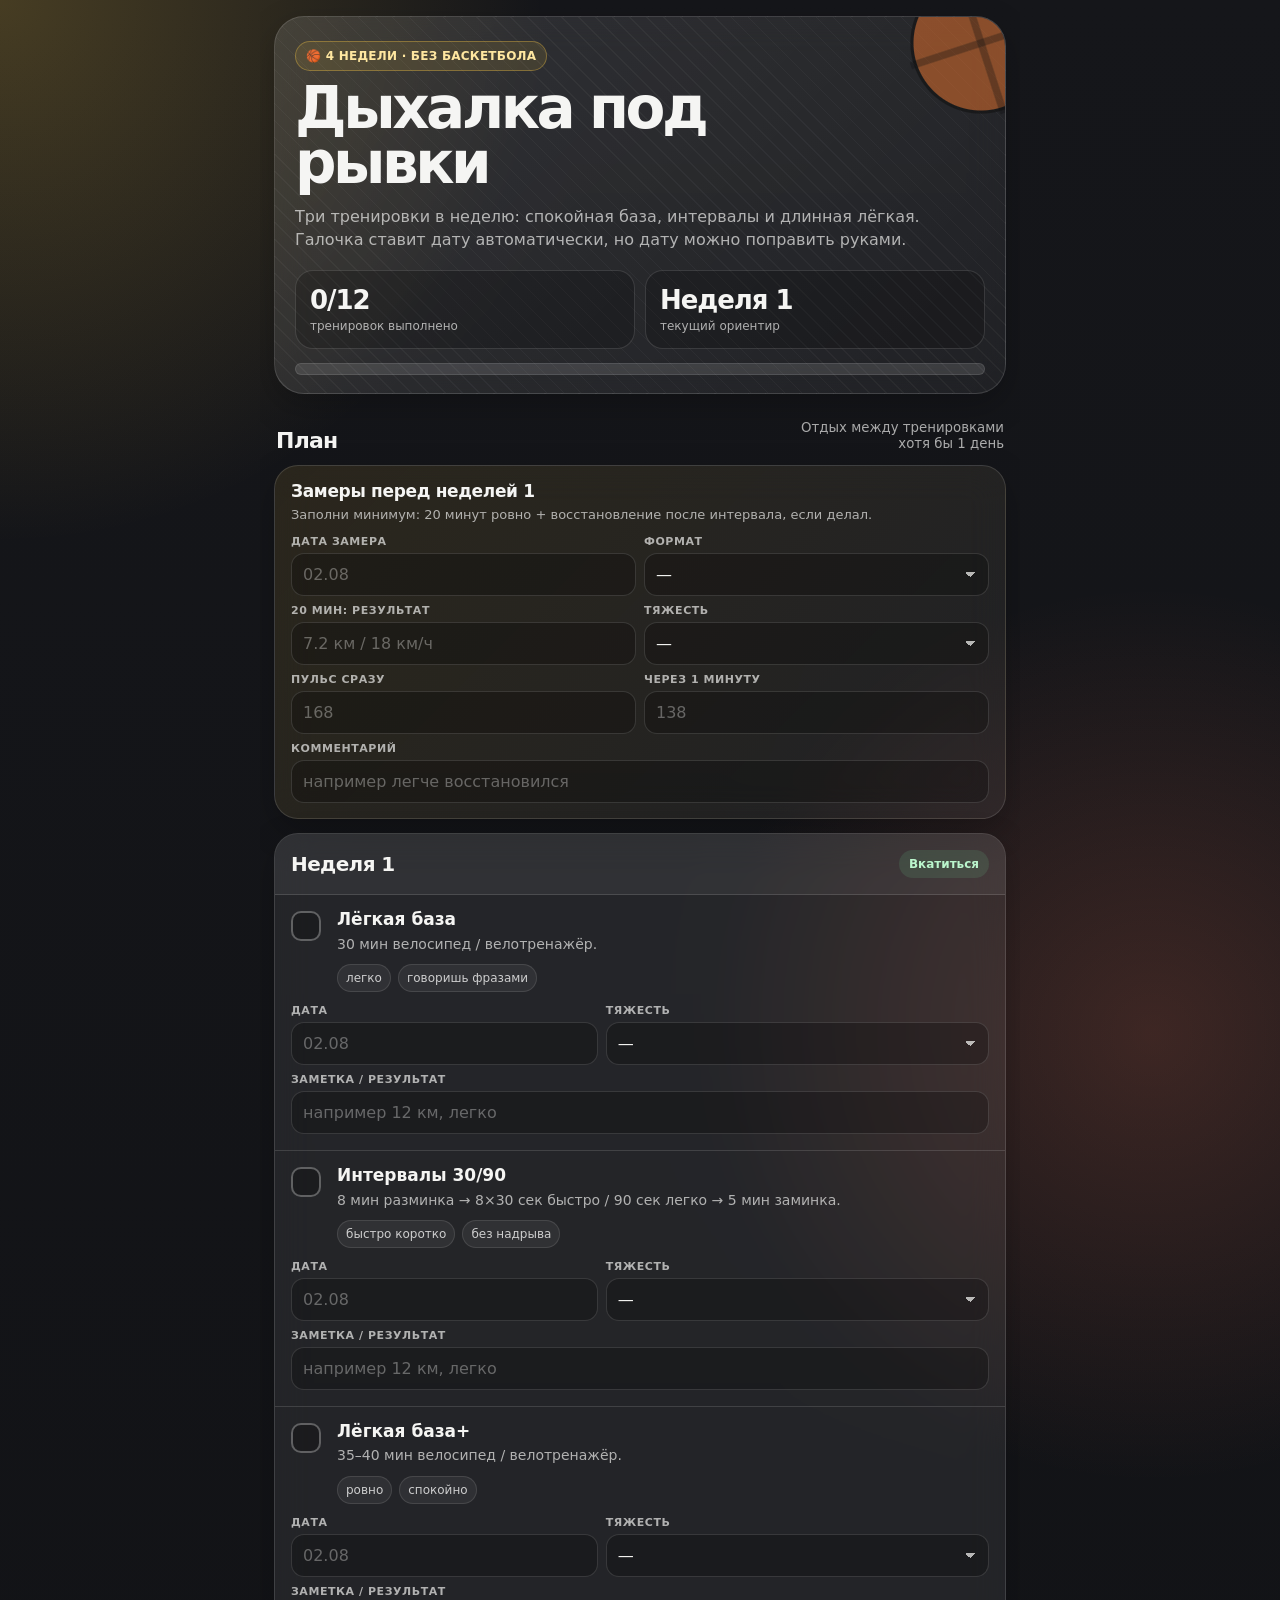
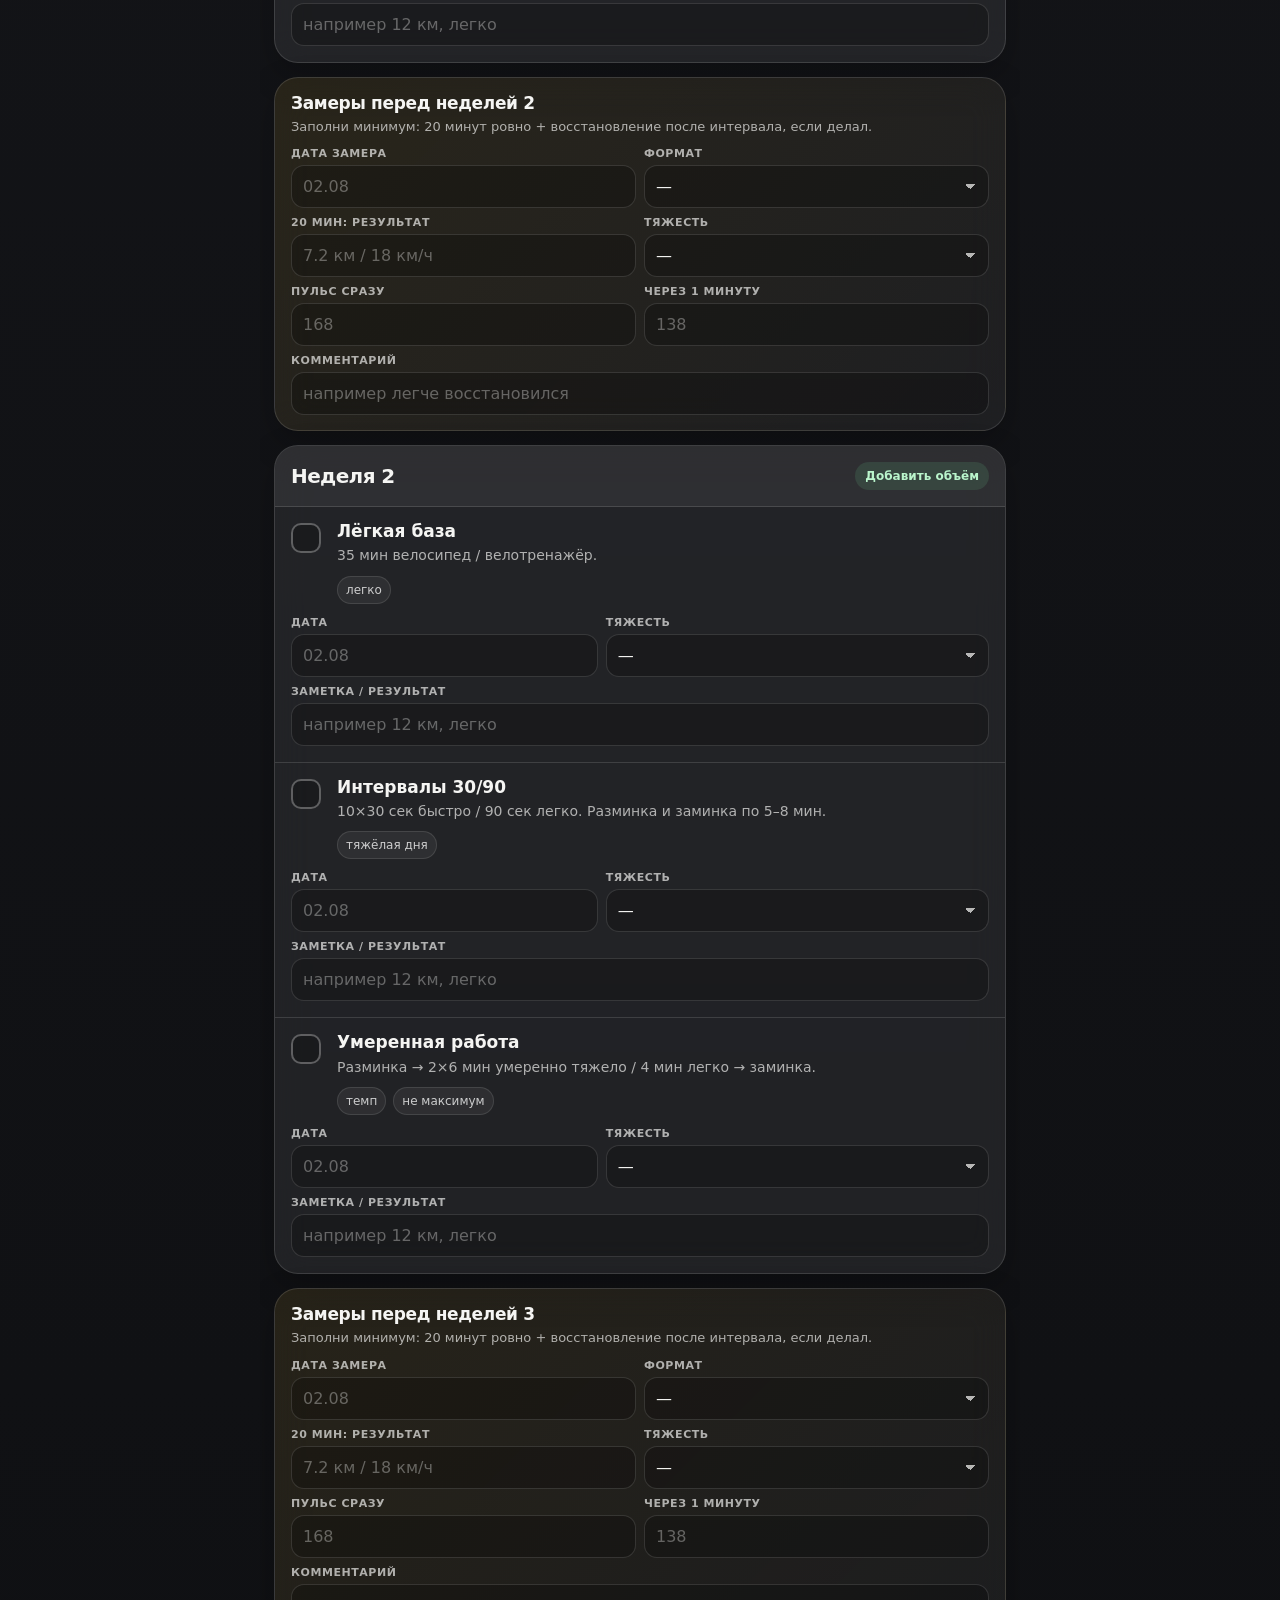
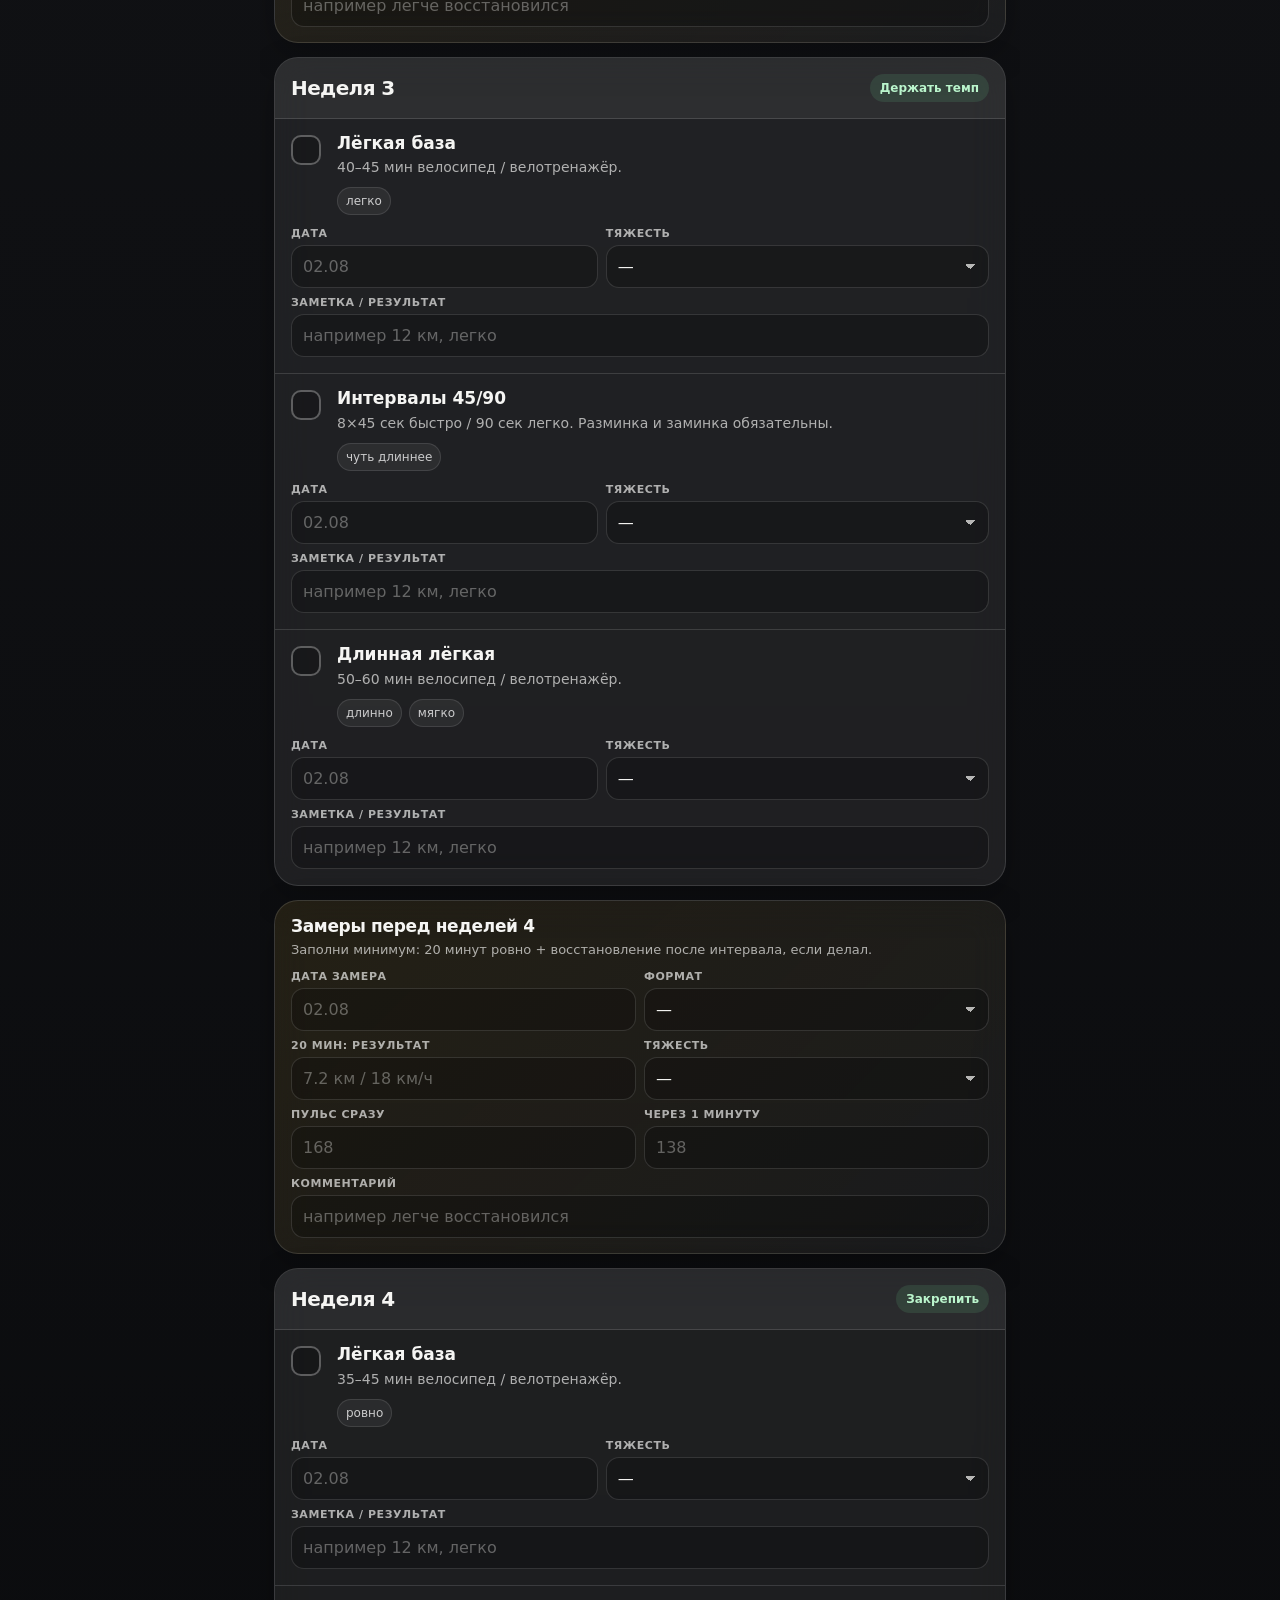
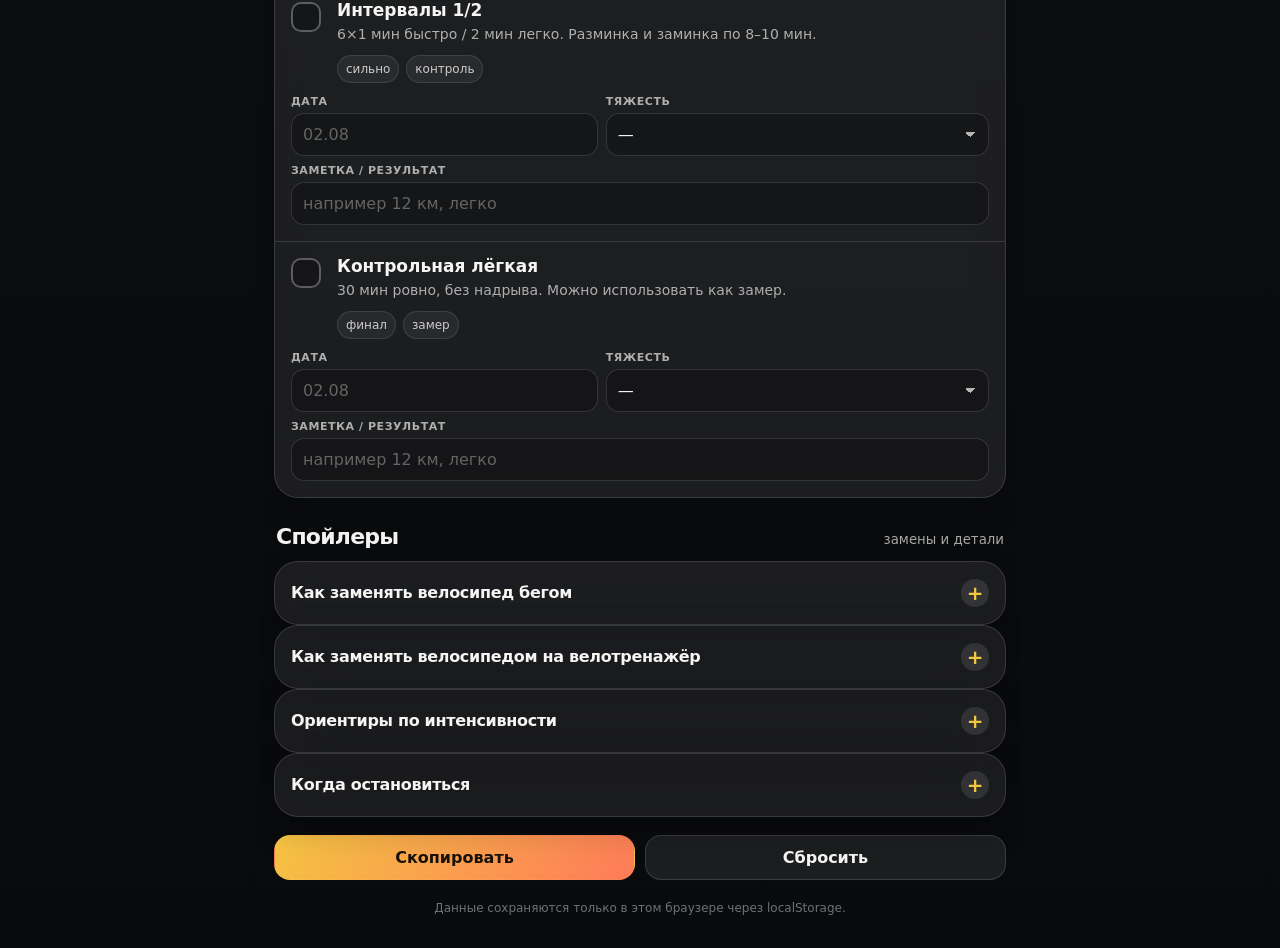
==== commit c20ce87a: "Make workout dates editable" ====
--- a/basketball-breath/index.html
+++ b/basketball-breath/index.html
@@ -6,8 +6,483 @@
   <meta name="theme-color" content="#101114">
   <title>Дыхалка под рывки</title>
   <style>
-    :root{color-scheme:dark;--bg:#101114;--text:#f5f5f3;--muted:rgba(245,245,243,.68);--line:rgba(255,255,255,.13);--card:rgba(255,255,255,.075);--accent:#f5c542;--accent2:#ff7a59;--green:#76e39b;--r:24px;font-family:Inter,ui-sans-serif,system-ui,-apple-system,BlinkMacSystemFont,"Segoe UI",sans-serif}
-    *{box-sizing:border-box}body{margin:0;min-height:100dvh;background:radial-gradient(circle at top left,rgba(245,197,66,.22),transparent 34rem),radial-gradient(circle at 90% 18%,rgba(255,122,89,.18),transparent 28rem),linear-gradient(180deg,#15161a 0%,var(--bg) 52%,#090a0c 100%);color:var(--text);-webkit-font-smoothing:antialiased}button,input,select,textarea{font:inherit}.app{width:min(100%,760px);margin:0 auto;padding:16px 14px 32px;overflow:hidden}.hero,.week,.measure,details{border:1px solid var(--line);border-radius:var(--r);background:var(--card);backdrop-filter:blur(18px);box-shadow:0 12px 34px rgba(0,0,0,.22);overflow:hidden}.hero{position:relative;border-radius:30px;padding:24px 20px 18px;background:linear-gradient(135deg,rgba(255,255,255,.12),rgba(255,255,255,.055)),repeating-linear-gradient(45deg,rgba(255,255,255,.035) 0 1px,transparent 1px 12px)}.hero:after{content:"";position:absolute;width:148px;height:148px;right:-50px;top:-48px;border-radius:50%;background:linear-gradient(90deg,transparent 47%,rgba(0,0,0,.33) 48% 52%,transparent 53%),linear-gradient(0deg,transparent 47%,rgba(0,0,0,.33) 48% 52%,transparent 53%),radial-gradient(circle,#d96e2d 0 64%,#111 65% 67%,transparent 68%);opacity:.56;transform:rotate(-18deg)}.kicker{display:inline-flex;margin:0 0 10px;padding:7px 10px;border:1px solid rgba(245,197,66,.35);border-radius:999px;color:#ffe7a0;background:rgba(245,197,66,.11);font-size:12px;font-weight:850;letter-spacing:.02em;text-transform:uppercase}h1{margin:0;max-width:12ch;font-size:clamp(34px,9vw,58px);line-height:.95;letter-spacing:-.06em}.hero p{margin:14px 0 0;color:var(--muted);font-size:16px;line-height:1.45}.stats{display:grid;grid-template-columns:1fr 1fr;gap:10px;margin-top:18px}.stat{min-width:0;padding:14px;border:1px solid var(--line);border-radius:18px;background:rgba(0,0,0,.2)}.stat b{display:block;font-size:26px;letter-spacing:-.04em}.stat span{color:var(--muted);font-size:12px}.bar{height:12px;margin-top:14px;border:1px solid rgba(255,255,255,.1);border-radius:999px;background:rgba(255,255,255,.12);overflow:hidden}.fill{height:100%;width:0%;border-radius:inherit;background:linear-gradient(90deg,var(--accent),var(--green));transition:width .22s}.title{display:flex;align-items:end;justify-content:space-between;gap:12px;margin:26px 2px 12px}.title h2{margin:0;font-size:22px;letter-spacing:-.035em}.title small{color:var(--muted);text-align:right;line-height:1.25}.stack{display:grid;gap:14px}.measure{padding:15px 16px;background:linear-gradient(135deg,rgba(245,197,66,.10),rgba(255,255,255,.055))}.measure h3{margin:0 0 5px;font-size:17px;letter-spacing:-.02em}.measure p{margin:0 0 12px;color:var(--muted);font-size:13px;line-height:1.35}.week-head{display:flex;align-items:center;justify-content:space-between;gap:12px;padding:16px;border-bottom:1px solid var(--line);background:rgba(255,255,255,.055)}.week-head h3{margin:0;font-size:20px;letter-spacing:-.03em}.badge{flex:0 0 auto;padding:7px 10px;border-radius:999px;background:rgba(118,227,155,.12);color:#baf5cc;font-size:12px;font-weight:850;white-space:nowrap}.workout{padding:14px 16px 16px;border-bottom:1px solid var(--line)}.workout:last-child{border-bottom:0}.check-row{display:grid;grid-template-columns:34px minmax(0,1fr);gap:12px;align-items:start}.check{position:relative;width:30px;height:30px;margin-top:2px}.check input{position:absolute;inset:0;opacity:0;margin:0}.box{display:grid;place-items:center;width:30px;height:30px;border:2px solid rgba(255,255,255,.3);border-radius:10px;background:rgba(0,0,0,.22);transition:.16s}.box svg{width:18px;height:18px;opacity:0;transform:scale(.7);transition:.16s}.check input:checked+.box{border-color:transparent;background:linear-gradient(135deg,var(--green),#42c7ff)}.check input:checked+.box svg{opacity:1;transform:scale(1)}.workout h4{margin:0 0 5px;font-size:17px;line-height:1.2}.workout p{margin:0;color:var(--muted);font-size:14px;line-height:1.38}.tags{display:flex;flex-wrap:wrap;gap:7px;margin-top:10px}.tag{padding:6px 8px;border:1px solid rgba(255,255,255,.11);border-radius:999px;background:rgba(255,255,255,.06);color:rgba(255,255,255,.76);font-size:12px}.form{display:grid;grid-template-columns:minmax(0,.8fr) minmax(0,1fr);gap:8px;margin-top:12px}.grid{display:grid;grid-template-columns:minmax(0,1fr);gap:8px}.field{display:grid;gap:5px;min-width:0}.field span{color:var(--muted);font-size:11px;font-weight:850;text-transform:uppercase;letter-spacing:.05em;white-space:nowrap}input,select,textarea{display:block;width:100%;min-width:0;max-width:100%;border:1px solid rgba(255,255,255,.13);border-radius:13px;outline:none;color:var(--text);background:rgba(0,0,0,.24);padding:11px;appearance:none;-webkit-appearance:none}input[readonly]{color:rgba(245,245,243,.78);background:rgba(0,0,0,.16)}select{padding-right:34px;background-image:linear-gradient(45deg,transparent 50%,rgba(245,245,243,.72) 50%),linear-gradient(135deg,rgba(245,245,243,.72) 50%,transparent 50%);background-position:calc(100% - 18px) 50%,calc(100% - 13px) 50%;background-size:5px 5px;background-repeat:no-repeat}input:focus,select:focus,textarea:focus{border-color:rgba(245,197,66,.75);box-shadow:0 0 0 4px rgba(245,197,66,.12)}.wide{grid-column:1/-1}summary{list-style:none;padding:17px 16px;font-weight:850;letter-spacing:-.02em;display:flex;justify-content:space-between;align-items:center;gap:10px}summary::-webkit-details-marker{display:none}summary:after{content:"+";display:grid;place-items:center;width:28px;height:28px;border-radius:50%;background:rgba(255,255,255,.1);color:var(--accent);font-size:20px;line-height:1;flex:0 0 auto}details[open] summary:after{content:"–"}.details-body{padding:0 16px 16px;color:var(--muted);font-size:14px;line-height:1.45}.details-body table{width:100%;border-collapse:collapse;border-radius:15px;background:rgba(0,0,0,.2);overflow:hidden}.details-body th,.details-body td{padding:10px 8px;border-bottom:1px solid rgba(255,255,255,.09);text-align:left;vertical-align:top;font-size:13px}.details-body th{color:var(--text)}.details-body tr:last-child td{border-bottom:0}.actions{display:grid;grid-template-columns:1fr 1fr;gap:10px;margin:18px 0 0}.btn{border:1px solid rgba(255,255,255,.14);border-radius:16px;color:var(--text);background:rgba(255,255,255,.08);padding:12px 10px;font-weight:850}.btn.primary{border-color:transparent;background:linear-gradient(135deg,var(--accent),var(--accent2));color:#19120a}.toast{position:fixed;left:50%;bottom:calc(16px + env(safe-area-inset-bottom));z-index:10;transform:translate(-50%,18px);opacity:0;pointer-events:none;border:1px solid rgba(255,255,255,.14);border-radius:999px;background:rgba(20,22,25,.88);color:var(--text);padding:10px 14px;box-shadow:0 18px 55px rgba(0,0,0,.35);backdrop-filter:blur(15px);transition:.2s;font-size:13px;font-weight:850;white-space:nowrap}.toast.show{opacity:1;transform:translate(-50%,0)}.footer{margin:20px 4px 0;color:rgba(255,255,255,.42);font-size:12px;text-align:center;line-height:1.4}@media(min-width:560px){.grid{grid-template-columns:1fr 1fr}.stats,.actions{grid-template-columns:1fr 1fr}}@media(max-width:390px){.app{padding-left:12px;padding-right:12px}.workout{padding-left:14px;padding-right:14px}.form{grid-template-columns:minmax(0,.75fr) minmax(0,1fr)}h1{max-width:9ch}}
+    :root {
+      color-scheme: dark;
+      --bg: #101114;
+      --text: #f5f5f3;
+      --muted: rgba(245,245,243,.68);
+      --line: rgba(255,255,255,.13);
+      --card: rgba(255,255,255,.075);
+      --card2: rgba(255,255,255,.105);
+      --accent: #f5c542;
+      --accent2: #ff7a59;
+      --green: #76e39b;
+      --radius: 24px;
+      font-family: Inter, ui-sans-serif, system-ui, -apple-system, BlinkMacSystemFont, "Segoe UI", sans-serif;
+    }
+
+    * { box-sizing: border-box; }
+
+    html { scroll-behavior: smooth; }
+
+    body {
+      margin: 0;
+      min-height: 100dvh;
+      background:
+        radial-gradient(circle at top left, rgba(245,197,66,.22), transparent 34rem),
+        radial-gradient(circle at 90% 18%, rgba(255,122,89,.18), transparent 28rem),
+        linear-gradient(180deg, #15161a 0%, var(--bg) 52%, #090a0c 100%);
+      color: var(--text);
+      -webkit-font-smoothing: antialiased;
+    }
+
+    button, input, select, textarea { font: inherit; }
+    button { cursor: pointer; }
+
+    .app {
+      width: min(100%, 760px);
+      margin: 0 auto;
+      padding: 16px 14px 32px;
+      overflow: hidden;
+    }
+
+    .hero, .week, .measure, details {
+      border: 1px solid var(--line);
+      border-radius: var(--radius);
+      background: var(--card);
+      backdrop-filter: blur(18px);
+      box-shadow: 0 12px 34px rgba(0,0,0,.22);
+      overflow: hidden;
+    }
+
+    .hero {
+      position: relative;
+      border-radius: 30px;
+      padding: 24px 20px 18px;
+      background:
+        linear-gradient(135deg, rgba(255,255,255,.12), rgba(255,255,255,.055)),
+        repeating-linear-gradient(45deg, rgba(255,255,255,.035) 0 1px, transparent 1px 12px);
+    }
+
+    .hero:after {
+      content: "";
+      position: absolute;
+      width: 148px;
+      height: 148px;
+      right: -50px;
+      top: -48px;
+      border-radius: 50%;
+      background:
+        linear-gradient(90deg, transparent 47%, rgba(0,0,0,.33) 48% 52%, transparent 53%),
+        linear-gradient(0deg, transparent 47%, rgba(0,0,0,.33) 48% 52%, transparent 53%),
+        radial-gradient(circle, #d96e2d 0 64%, #111 65% 67%, transparent 68%);
+      opacity: .56;
+      transform: rotate(-18deg);
+    }
+
+    .kicker {
+      display: inline-flex;
+      margin: 0 0 10px;
+      padding: 7px 10px;
+      border: 1px solid rgba(245,197,66,.35);
+      border-radius: 999px;
+      color: #ffe7a0;
+      background: rgba(245,197,66,.11);
+      font-size: 12px;
+      font-weight: 850;
+      letter-spacing: .02em;
+      text-transform: uppercase;
+    }
+
+    h1 {
+      margin: 0;
+      max-width: 12ch;
+      font-size: clamp(34px, 9vw, 58px);
+      line-height: .95;
+      letter-spacing: -.06em;
+    }
+
+    .hero p {
+      margin: 14px 0 0;
+      color: var(--muted);
+      font-size: 16px;
+      line-height: 1.45;
+    }
+
+    .stats {
+      display: grid;
+      grid-template-columns: 1fr 1fr;
+      gap: 10px;
+      margin-top: 18px;
+    }
+
+    .stat {
+      min-width: 0;
+      padding: 14px;
+      border: 1px solid var(--line);
+      border-radius: 18px;
+      background: rgba(0,0,0,.2);
+    }
+
+    .stat b {
+      display: block;
+      font-size: 26px;
+      letter-spacing: -.04em;
+    }
+
+    .stat span {
+      color: var(--muted);
+      font-size: 12px;
+    }
+
+    .bar {
+      height: 12px;
+      margin-top: 14px;
+      border: 1px solid rgba(255,255,255,.1);
+      border-radius: 999px;
+      background: rgba(255,255,255,.12);
+      overflow: hidden;
+    }
+
+    .fill {
+      height: 100%;
+      width: 0%;
+      border-radius: inherit;
+      background: linear-gradient(90deg, var(--accent), var(--green));
+      transition: width .22s;
+    }
+
+    .title {
+      display: flex;
+      align-items: end;
+      justify-content: space-between;
+      gap: 12px;
+      margin: 26px 2px 12px;
+    }
+
+    .title h2 {
+      margin: 0;
+      font-size: 22px;
+      letter-spacing: -.035em;
+    }
+
+    .title small {
+      color: var(--muted);
+      text-align: right;
+      line-height: 1.25;
+    }
+
+    .stack { display: grid; gap: 14px; }
+
+    .measure {
+      padding: 15px 16px;
+      background: linear-gradient(135deg, rgba(245,197,66,.10), rgba(255,255,255,.055));
+    }
+
+    .measure h3 {
+      margin: 0 0 5px;
+      font-size: 17px;
+      letter-spacing: -.02em;
+    }
+
+    .measure p {
+      margin: 0 0 12px;
+      color: var(--muted);
+      font-size: 13px;
+      line-height: 1.35;
+    }
+
+    .week-head {
+      display: flex;
+      align-items: center;
+      justify-content: space-between;
+      gap: 12px;
+      padding: 16px;
+      border-bottom: 1px solid var(--line);
+      background: rgba(255,255,255,.055);
+    }
+
+    .week-head h3 {
+      margin: 0;
+      font-size: 20px;
+      letter-spacing: -.03em;
+    }
+
+    .badge {
+      flex: 0 0 auto;
+      padding: 7px 10px;
+      border-radius: 999px;
+      background: rgba(118,227,155,.12);
+      color: #baf5cc;
+      font-size: 12px;
+      font-weight: 850;
+      white-space: nowrap;
+    }
+
+    .workout {
+      padding: 14px 16px 16px;
+      border-bottom: 1px solid var(--line);
+    }
+
+    .workout:last-child { border-bottom: 0; }
+
+    .check-row {
+      display: grid;
+      grid-template-columns: 34px minmax(0,1fr);
+      gap: 12px;
+      align-items: start;
+    }
+
+    .check {
+      position: relative;
+      width: 30px;
+      height: 30px;
+      margin-top: 2px;
+    }
+
+    .check input {
+      position: absolute;
+      inset: 0;
+      opacity: 0;
+      margin: 0;
+    }
+
+    .box {
+      display: grid;
+      place-items: center;
+      width: 30px;
+      height: 30px;
+      border: 2px solid rgba(255,255,255,.3);
+      border-radius: 10px;
+      background: rgba(0,0,0,.22);
+      transition: .16s;
+    }
+
+    .box svg {
+      width: 18px;
+      height: 18px;
+      opacity: 0;
+      transform: scale(.7);
+      transition: .16s;
+    }
+
+    .check input:checked + .box {
+      border-color: transparent;
+      background: linear-gradient(135deg, var(--green), #42c7ff);
+    }
+
+    .check input:checked + .box svg {
+      opacity: 1;
+      transform: scale(1);
+    }
+
+    .workout h4 {
+      margin: 0 0 5px;
+      font-size: 17px;
+      line-height: 1.2;
+    }
+
+    .workout p {
+      margin: 0;
+      color: var(--muted);
+      font-size: 14px;
+      line-height: 1.38;
+    }
+
+    .tags {
+      display: flex;
+      flex-wrap: wrap;
+      gap: 7px;
+      margin-top: 10px;
+    }
+
+    .tag {
+      padding: 6px 8px;
+      border: 1px solid rgba(255,255,255,.11);
+      border-radius: 999px;
+      background: rgba(255,255,255,.06);
+      color: rgba(255,255,255,.76);
+      font-size: 12px;
+    }
+
+    .form, .grid {
+      display: grid;
+      grid-template-columns: minmax(0,1fr);
+      gap: 8px;
+      margin-top: 12px;
+    }
+
+    .field {
+      display: grid;
+      gap: 5px;
+      min-width: 0;
+    }
+
+    .field span {
+      color: var(--muted);
+      font-size: 11px;
+      font-weight: 850;
+      text-transform: uppercase;
+      letter-spacing: .05em;
+      white-space: nowrap;
+    }
+
+    input, select, textarea {
+      display: block;
+      width: 100%;
+      min-width: 0;
+      max-width: 100%;
+      border: 1px solid rgba(255,255,255,.13);
+      border-radius: 13px;
+      outline: none;
+      color: var(--text);
+      background-color: rgba(0,0,0,.24);
+      padding: 11px;
+      appearance: none;
+      -webkit-appearance: none;
+    }
+
+    input::placeholder { color: rgba(245,245,243,.35); }
+
+    select {
+      padding-right: 34px;
+      background-image:
+        linear-gradient(45deg, transparent 50%, rgba(245,245,243,.72) 50%),
+        linear-gradient(135deg, rgba(245,245,243,.72) 50%, transparent 50%);
+      background-position: calc(100% - 18px) 50%, calc(100% - 13px) 50%;
+      background-size: 5px 5px;
+      background-repeat: no-repeat;
+    }
+
+    input:focus, select:focus, textarea:focus {
+      border-color: rgba(245,197,66,.75);
+      box-shadow: 0 0 0 4px rgba(245,197,66,.12);
+    }
+
+    .wide { grid-column: 1 / -1; }
+
+    summary {
+      list-style: none;
+      padding: 17px 16px;
+      font-weight: 850;
+      letter-spacing: -.02em;
+      display: flex;
+      justify-content: space-between;
+      align-items: center;
+      gap: 10px;
+    }
+
+    summary::-webkit-details-marker { display: none; }
+
+    summary:after {
+      content: "+";
+      display: grid;
+      place-items: center;
+      width: 28px;
+      height: 28px;
+      border-radius: 50%;
+      background: rgba(255,255,255,.1);
+      color: var(--accent);
+      font-size: 20px;
+      line-height: 1;
+      flex: 0 0 auto;
+    }
+
+    details[open] summary:after { content: "–"; }
+
+    .details-body {
+      padding: 0 16px 16px;
+      color: var(--muted);
+      font-size: 14px;
+      line-height: 1.45;
+    }
+
+    .details-body table {
+      width: 100%;
+      border-collapse: collapse;
+      border-radius: 15px;
+      background: rgba(0,0,0,.2);
+      overflow: hidden;
+    }
+
+    .details-body th, .details-body td {
+      padding: 10px 8px;
+      border-bottom: 1px solid rgba(255,255,255,.09);
+      text-align: left;
+      vertical-align: top;
+      font-size: 13px;
+    }
+
+    .details-body th { color: var(--text); }
+    .details-body tr:last-child td { border-bottom: 0; }
+
+    .actions {
+      display: grid;
+      grid-template-columns: 1fr 1fr;
+      gap: 10px;
+      margin: 18px 0 0;
+    }
+
+    .btn {
+      border: 1px solid rgba(255,255,255,.14);
+      border-radius: 16px;
+      color: var(--text);
+      background: rgba(255,255,255,.08);
+      padding: 12px 10px;
+      font-weight: 850;
+    }
+
+    .btn.primary {
+      border-color: transparent;
+      background: linear-gradient(135deg, var(--accent), var(--accent2));
+      color: #19120a;
+    }
+
+    .toast {
+      position: fixed;
+      left: 50%;
+      bottom: calc(16px + env(safe-area-inset-bottom));
+      z-index: 10;
+      transform: translate(-50%, 18px);
+      opacity: 0;
+      pointer-events: none;
+      border: 1px solid rgba(255,255,255,.14);
+      border-radius: 999px;
+      background: rgba(20,22,25,.88);
+      color: var(--text);
+      padding: 10px 14px;
+      box-shadow: 0 18px 55px rgba(0,0,0,.35);
+      backdrop-filter: blur(15px);
+      transition: .2s;
+      font-size: 13px;
+      font-weight: 850;
+      white-space: nowrap;
+    }
+
+    .toast.show {
+      opacity: 1;
+      transform: translate(-50%, 0);
+    }
+
+    .footer {
+      margin: 20px 4px 0;
+      color: rgba(255,255,255,.42);
+      font-size: 12px;
+      text-align: center;
+      line-height: 1.4;
+    }
+
+    @media (min-width: 560px) {
+      .grid { grid-template-columns: 1fr 1fr; }
+      .form { grid-template-columns: minmax(0,.8fr) minmax(0,1fr); }
+      .stats, .actions { grid-template-columns: 1fr 1fr; }
+    }
+
+    @media (max-width: 390px) {
+      .app { padding-left: 12px; padding-right: 12px; }
+      .workout { padding-left: 14px; padding-right: 14px; }
+      h1 { max-width: 9ch; }
+    }
   </style>
 </head>
 <body>
@@ -15,19 +490,33 @@
   <section class="hero">
     <div class="kicker">🏀 4 недели · без баскетбола</div>
     <h1>Дыхалка под рывки</h1>
-    <p>Три тренировки в неделю: спокойная база, интервалы и длинная лёгкая. Галочка ставит дату автоматически.</p>
+    <p>Три тренировки в неделю: спокойная база, интервалы и длинная лёгкая. Галочка ставит дату автоматически, но дату можно поправить руками.</p>
     <div class="stats" aria-live="polite">
       <div class="stat"><b id="doneCount">0/12</b><span>тренировок выполнено</span></div>
       <div class="stat"><b id="weekFocus">Старт</b><span>текущий ориентир</span></div>
     </div>
-    <div class="bar"><div class="fill" id="progressFill"></div></div>
+    <div class="bar" aria-label="Общий прогресс"><div class="fill" id="progressFill"></div></div>
   </section>
 
   <div class="title"><h2>План</h2><small>Отдых между тренировками<br>хотя бы 1 день</small></div>
   <section class="stack" id="weeks"></section>
 
   <div class="title"><h2>Спойлеры</h2><small>замены и детали</small></div>
-  <details><summary>Как заменять велосипед бегом</summary><div class="details-body"><table><thead><tr><th>Вело / тренажёр</th><th>Если только бег</th></tr></thead><tbody><tr><td>30–40 мин легко</td><td>20–30 мин легко или бег/ходьба</td></tr><tr><td>50–60 мин легко</td><td>35–45 мин легко или бег/ходьба</td></tr><tr><td>30 сек быстро / 90 сек легко</td><td>20 сек быстро / 100 сек ходьба или трусца</td></tr><tr><td>45 сек быстро / 90 сек легко</td><td>30 сек быстро / 90–120 сек легко</td></tr><tr><td>2×6 мин умеренно</td><td>2×4 мин умеренно</td></tr></tbody></table></div></details>
+  <details>
+    <summary>Как заменять велосипед бегом</summary>
+    <div class="details-body">
+      <table>
+        <thead><tr><th>Вело / тренажёр</th><th>Если только бег</th></tr></thead>
+        <tbody>
+          <tr><td>30–40 мин легко</td><td>20–30 мин легко или бег/ходьба</td></tr>
+          <tr><td>50–60 мин легко</td><td>35–45 мин легко или бег/ходьба</td></tr>
+          <tr><td>30 сек быстро / 90 сек легко</td><td>20 сек быстро / 100 сек ходьба или трусца</td></tr>
+          <tr><td>45 сек быстро / 90 сек легко</td><td>30 сек быстро / 90–120 сек легко</td></tr>
+          <tr><td>2×6 мин умеренно</td><td>2×4 мин умеренно</td></tr>
+        </tbody>
+      </table>
+    </div>
+  </details>
   <details><summary>Как заменять велосипедом на велотренажёр</summary><div class="details-body">Почти один в один: 40 минут велосипеда = 40 минут тренажёра, интервалы 30/90 = те же 30/90. Длинную тренировку можно сократить до 45–60 минут.</div></details>
   <details><summary>Ориентиры по интенсивности</summary><div class="details-body">Легко: можешь говорить фразами, нагрузка 4–6 из 10. Быстро: говорить тяжело, нагрузка 7–9 из 10, но без ощущения «сейчас развалюсь».</div></details>
   <details><summary>Когда остановиться</summary><div class="details-body">Остановись при боли или сдавлении в груди, свистящем дыхании, сильном головокружении, предобморочном состоянии или одышке явно не по нагрузке.</div></details>
@@ -36,92 +525,234 @@
   <p class="footer">Данные сохраняются только в этом браузере через localStorage.</p>
 </main>
 <div class="toast" id="toast">Сохранено</div>
+
 <script>
-  const STORAGE_KEY='basketball-breath-tracker-v2';
-  const rpeOptions='<option value="">—</option>'+Array.from({length:10},(_,i)=>`<option>${i+1}</option>`).join('');
-  const plan=[
-    {week:1,focus:'Вкатиться',workouts:[
-      {id:'w1d1',title:'Лёгкая база',text:'30 мин велосипед / велотренажёр.',tags:['легко','говоришь фразами']},
-      {id:'w1d3',title:'Интервалы 30/90',text:'8 мин разминка → 8×30 сек быстро / 90 сек легко → 5 мин заминка.',tags:['быстро коротко','без надрыва']},
-      {id:'w1d5',title:'Лёгкая база+',text:'35–40 мин велосипед / велотренажёр.',tags:['ровно','спокойно']}
+  const STORAGE_KEY = 'basketball-breath-tracker-v2';
+  const rpeOptions = '<option value="">—</option>' + Array.from({ length: 10 }, (_, i) => `<option value="${i + 1}">${i + 1}</option>`).join('');
+
+  const plan = [
+    { week: 1, focus: 'Вкатиться', workouts: [
+      { id: 'w1d1', title: 'Лёгкая база', text: '30 мин велосипед / велотренажёр.', tags: ['легко', 'говоришь фразами'] },
+      { id: 'w1d3', title: 'Интервалы 30/90', text: '8 мин разминка → 8×30 сек быстро / 90 сек легко → 5 мин заминка.', tags: ['быстро коротко', 'без надрыва'] },
+      { id: 'w1d5', title: 'Лёгкая база+', text: '35–40 мин велосипед / велотренажёр.', tags: ['ровно', 'спокойно'] }
     ]},
-    {week:2,focus:'Добавить объём',workouts:[
-      {id:'w2d1',title:'Лёгкая база',text:'35 мин велосипед / велотренажёр.',tags:['легко']},
-      {id:'w2d3',title:'Интервалы 30/90',text:'10×30 сек быстро / 90 сек легко. Разминка и заминка по 5–8 мин.',tags:['тяжёлая дня']},
-      {id:'w2d5',title:'Умеренная работа',text:'Разминка → 2×6 мин умеренно тяжело / 4 мин легко → заминка.',tags:['темп','не максимум']}
+    { week: 2, focus: 'Добавить объём', workouts: [
+      { id: 'w2d1', title: 'Лёгкая база', text: '35 мин велосипед / велотренажёр.', tags: ['легко'] },
+      { id: 'w2d3', title: 'Интервалы 30/90', text: '10×30 сек быстро / 90 сек легко. Разминка и заминка по 5–8 мин.', tags: ['тяжёлая дня'] },
+      { id: 'w2d5', title: 'Умеренная работа', text: 'Разминка → 2×6 мин умеренно тяжело / 4 мин легко → заминка.', tags: ['темп', 'не максимум'] }
     ]},
-    {week:3,focus:'Держать темп',workouts:[
-      {id:'w3d1',title:'Лёгкая база',text:'40–45 мин велосипед / велотренажёр.',tags:['легко']},
-      {id:'w3d3',title:'Интервалы 45/90',text:'8×45 сек быстро / 90 сек легко. Разминка и заминка обязательны.',tags:['чуть длиннее']},
-      {id:'w3d5',title:'Длинная лёгкая',text:'50–60 мин велосипед / велотренажёр.',tags:['длинно','мягко']}
+    { week: 3, focus: 'Держать темп', workouts: [
+      { id: 'w3d1', title: 'Лёгкая база', text: '40–45 мин велосипед / велотренажёр.', tags: ['легко'] },
+      { id: 'w3d3', title: 'Интервалы 45/90', text: '8×45 сек быстро / 90 сек легко. Разминка и заминка обязательны.', tags: ['чуть длиннее'] },
+      { id: 'w3d5', title: 'Длинная лёгкая', text: '50–60 мин велосипед / велотренажёр.', tags: ['длинно', 'мягко'] }
     ]},
-    {week:4,focus:'Закрепить',workouts:[
-      {id:'w4d1',title:'Лёгкая база',text:'35–45 мин велосипед / велотренажёр.',tags:['ровно']},
-      {id:'w4d3',title:'Интервалы 1/2',text:'6×1 мин быстро / 2 мин легко. Разминка и заминка по 8–10 мин.',tags:['сильно','контроль']},
-      {id:'w4d5',title:'Контрольная лёгкая',text:'30 мин ровно, без надрыва. Можно использовать как замер.',tags:['финал','замер']}
+    { week: 4, focus: 'Закрепить', workouts: [
+      { id: 'w4d1', title: 'Лёгкая база', text: '35–45 мин велосипед / велотренажёр.', tags: ['ровно'] },
+      { id: 'w4d3', title: 'Интервалы 1/2', text: '6×1 мин быстро / 2 мин легко. Разминка и заминка по 8–10 мин.', tags: ['сильно', 'контроль'] },
+      { id: 'w4d5', title: 'Контрольная лёгкая', text: '30 мин ровно, без надрыва. Можно использовать как замер.', tags: ['финал', 'замер'] }
     ]}
   ];
-  const state=load();
-  const weeksEl=document.getElementById('weeks');
-  const toastEl=document.getElementById('toast');
+
+  const state = loadState();
+  const weeksEl = document.getElementById('weeks');
+  const toastEl = document.getElementById('toast');
   let toastTimer;
 
-  function load(){try{return JSON.parse(localStorage.getItem(STORAGE_KEY))||{}}catch(e){return {}}}
-  function save(silent=false){localStorage.setItem(STORAGE_KEY,JSON.stringify(state));updateProgress();if(!silent)toast('Сохранено')}
-  function toast(text){toastEl.textContent=text;toastEl.classList.add('show');clearTimeout(toastTimer);toastTimer=setTimeout(()=>toastEl.classList.remove('show'),1100)}
-  function today(){const d=new Date();return String(d.getDate()).padStart(2,'0')+'.'+String(d.getMonth()+1).padStart(2,'0')}
-  function esc(v){return String(v??'').replaceAll('&','&amp;').replaceAll('"','&quot;').replaceAll('<','&lt;').replaceAll('>','&gt;')}
-  function byPath(path){return path.split('.').reduce((a,k)=>a?.[k],state)}
-  function setPath(path,value){const p=path.split('.');let ref=state;while(p.length>1){const k=p.shift();ref[k]=ref[k]||{};ref=ref[k]}ref[p[0]]=value}
-  function selectHtml(path,current){return `<select data-save="${path}">${rpeOptions.replace(`>${current}</option>`,` selected>${current}</option>`)}</select>`}
-  function checkIcon(){return '<svg viewBox="0 0 24 24" fill="none" aria-hidden="true"><path d="M5 12.5l4.2 4.2L19.5 6.4" stroke="#07100b" stroke-width="3.2" stroke-linecap="round" stroke-linejoin="round"/></svg>'}
-
-  function render(){
-    weeksEl.innerHTML=plan.map(w=>`
-      <article class="measure">
-        <h3>Замеры перед неделей ${w.week}</h3>
-        <p>Заполни минимум: контроль 20 минут и восстановление после интервала, если делал.</p>
+  function loadState() {
+    try { return JSON.parse(localStorage.getItem(STORAGE_KEY)) || {}; }
+    catch (error) { return {}; }
+  }
+
+  function saveState(silent = false) {
+    localStorage.setItem(STORAGE_KEY, JSON.stringify(state));
+    updateProgress();
+    if (!silent) showToast('Сохранено');
+  }
+
+  function showToast(text) {
+    toastEl.textContent = text;
+    toastEl.classList.add('show');
+    clearTimeout(toastTimer);
+    toastTimer = setTimeout(() => toastEl.classList.remove('show'), 1100);
+  }
+
+  function todayString() {
+    const now = new Date();
+    const dd = String(now.getDate()).padStart(2, '0');
+    const mm = String(now.getMonth() + 1).padStart(2, '0');
+    const yyyy = now.getFullYear();
+    return `${dd}.${mm}.${yyyy}`;
+  }
+
+  function selected(value, option) {
+    return String(value || '') === String(option) ? ' selected' : '';
+  }
+
+  function esc(value) {
+    return String(value || '')
+      .replaceAll('&', '&amp;')
+      .replaceAll('"', '&quot;')
+      .replaceAll('<', '&lt;')
+      .replaceAll('>', '&gt;');
+  }
+
+  function checkedIcon() {
+    return '<svg viewBox="0 0 24 24" fill="none" aria-hidden="true"><path d="M5 12.5l4.2 4.2L19.5 6.4" stroke="#07100b" stroke-width="3.2" stroke-linecap="round" stroke-linejoin="round"/></svg>';
+  }
+
+  function weeklyMeasure(week) {
+    const key = `m${week.week}`;
+    const item = state[key] || {};
+    return `
+      <article class="measure" data-measure="${key}">
+        <h3>Замеры перед неделей ${week.week}</h3>
+        <p>Заполни минимум: 20 минут ровно + восстановление после интервала, если делал.</p>
         <div class="grid">
-          <label class="field"><span>Дата</span><input data-save="measure.w${w.week}.date" inputmode="numeric" placeholder="дд.мм" value="${esc(byPath(`measure.w${w.week}.date`))}"></label>
-          <label class="field"><span>20 минут: результат</span><input data-save="measure.w${w.week}.test" placeholder="например 7.2 км" value="${esc(byPath(`measure.w${w.week}.test`))}"></label>
-          <label class="field"><span>Тяжесть 1–10</span>${selectHtml(`measure.w${w.week}.rpe`,byPath(`measure.w${w.week}.rpe`))}</label>
-          <label class="field"><span>Средний пульс</span><input data-save="measure.w${w.week}.hr" inputmode="numeric" placeholder="если есть" value="${esc(byPath(`measure.w${w.week}.hr`))}"></label>
-          <label class="field"><span>Пульс сразу</span><input data-save="measure.w${w.week}.now" inputmode="numeric" placeholder="после интервала" value="${esc(byPath(`measure.w${w.week}.now`))}"></label>
-          <label class="field"><span>Через 1 минуту</span><input data-save="measure.w${w.week}.min" inputmode="numeric" placeholder="через минуту" value="${esc(byPath(`measure.w${w.week}.min`))}"></label>
+          <label class="field"><span>Дата замера</span><input data-measure-field="${key}.date" inputmode="numeric" placeholder="02.08" value="${esc(item.date)}"></label>
+          <label class="field"><span>Формат</span><select data-measure-field="${key}.mode"><option value="">—</option><option${selected(item.mode, 'Велосипед')}>Велосипед</option><option${selected(item.mode, 'Велотренажёр')}>Велотренажёр</option><option${selected(item.mode, 'Бег')}>Бег</option></select></label>
+          <label class="field"><span>20 мин: результат</span><input data-measure-field="${key}.result" placeholder="7.2 км / 18 км/ч" value="${esc(item.result)}"></label>
+          <label class="field"><span>Тяжесть</span><select data-measure-field="${key}.rpe">${withSelectedOptions(rpeOptions, item.rpe)}</select></label>
+          <label class="field"><span>Пульс сразу</span><input data-measure-field="${key}.now" inputmode="numeric" placeholder="168" value="${esc(item.now)}"></label>
+          <label class="field"><span>Через 1 минуту</span><input data-measure-field="${key}.minute" inputmode="numeric" placeholder="138" value="${esc(item.minute)}"></label>
+          <label class="field wide"><span>Комментарий</span><input data-measure-field="${key}.note" placeholder="например легче восстановился" value="${esc(item.note)}"></label>
         </div>
       </article>
+    `;
+  }
+
+  function withSelectedOptions(html, value) {
+    if (!value) return html;
+    return html.replace(`value="${esc(value)}"`, `value="${esc(value)}" selected`);
+  }
+
+  function renderPlan() {
+    weeksEl.innerHTML = plan.map(week => `
+      ${weeklyMeasure(week)}
       <article class="week">
-        <header class="week-head"><h3>Неделя ${w.week}</h3><span class="badge">${w.focus}</span></header>
-        ${w.workouts.map(x=>`
-          <section class="workout">
-            <div class="check-row">
-              <label class="check" aria-label="Отметить тренировку выполненной"><input type="checkbox" data-done="${x.id}" ${state[x.id]?.done?'checked':''}><span class="box">${checkIcon()}</span></label>
-              <div><h4>${x.title}</h4><p>${x.text}</p><div class="tags">${x.tags.map(t=>`<span class="tag">${t}</span>`).join('')}</div></div>
-            </div>
-            <div class="form">
-              <label class="field"><span>Дата</span><input readonly placeholder="авто" data-workout-field="${x.id}.date" value="${esc(state[x.id]?.date)}"></label>
-              <label class="field"><span>Тяжесть 1–10</span><select data-workout-field="${x.id}.rpe">${rpeOptions.replace(`>${state[x.id]?.rpe}</option>`,` selected>${state[x.id]?.rpe}</option>`)}</select></label>
-              <label class="field wide"><span>Заметка / результат</span><input placeholder="например 12 км, легко" data-workout-field="${x.id}.note" value="${esc(state[x.id]?.note)}"></label>
-            </div>
-          </section>`).join('')}
-      </article>`).join('');
-  }
-
-  function bind(){
-    document.querySelectorAll('[data-done]').forEach(input=>input.addEventListener('change',()=>{
-      const id=input.dataset.done;state[id]=state[id]||{};state[id].done=input.checked;if(input.checked&&!state[id].date)state[id].date=today();
-      const dateInput=document.querySelector(`[data-workout-field="${id}.date"]`);if(dateInput)dateInput.value=state[id].date||'';save();
-    }));
-    document.querySelectorAll('[data-workout-field]').forEach(input=>{input.addEventListener('input',()=>{const [id,field]=input.dataset.workoutField.split('.');state[id]=state[id]||{};state[id][field]=input.value;save(true)});input.addEventListener('change',()=>save())});
-    document.querySelectorAll('[data-save]').forEach(input=>{input.addEventListener('input',()=>{setPath(input.dataset.save,input.value);save(true)});input.addEventListener('change',()=>save())});
-  }
-  function updateProgress(){const ids=plan.flatMap(w=>w.workouts.map(x=>x.id));const done=ids.filter(id=>state[id]?.done).length;document.getElementById('doneCount').textContent=`${done}/${ids.length}`;document.getElementById('progressFill').style.width=Math.round(done/ids.length*100)+'%';const next=ids.find(id=>!state[id]?.done);document.getElementById('weekFocus').textContent=next?`Неделя ${plan.find(w=>w.workouts.some(x=>x.id===next)).week}`:'Готово'}
-  function exportProgress(){const lines=['Дыхалка под рывки — прогресс',''];for(const w of plan){lines.push(`Замеры перед неделей ${w.week}: ${JSON.stringify(state.measure?.['w'+w.week]||{})}`);lines.push(`Неделя ${w.week}: ${w.focus}`);for(const x of w.workouts){const i=state[x.id]||{};lines.push(`${i.done?'✓':'□'} ${x.title}${i.date?' — '+i.date:''}${i.rpe?', RPE '+i.rpe:''}${i.note?', '+i.note:''}`)}lines.push('')}navigator.clipboard?.writeText(lines.join('\n')).then(()=>toast('Прогресс скопирован'),()=>toast('Не удалось скопировать'))}
-  function resetAll(){if(!confirm('Сбросить все галочки и замеры на этом устройстве?'))return;localStorage.removeItem(STORAGE_KEY);location.reload()}
-
-  render();bind();updateProgress();
-  document.getElementById('exportBtn').addEventListener('click',exportProgress);
-  document.getElementById('resetBtn').addEventListener('click',resetAll);
+        <header class="week-head"><h3>Неделя ${week.week}</h3><span class="badge">${week.focus}</span></header>
+        ${week.workouts.map(workout => {
+          const item = state[workout.id] || {};
+          return `
+            <section class="workout" data-workout="${workout.id}">
+              <div class="check-row">
+                <label class="check" aria-label="Отметить тренировку выполненной">
+                  <input type="checkbox" data-done="${workout.id}" ${item.done ? 'checked' : ''}>
+                  <span class="box">${checkedIcon()}</span>
+                </label>
+                <div>
+                  <h4>${workout.title}</h4>
+                  <p>${workout.text}</p>
+                  <div class="tags">${workout.tags.map(tag => `<span class="tag">${tag}</span>`).join('')}</div>
+                </div>
+              </div>
+              <div class="form">
+                <label class="field"><span>Дата</span><input data-workout-field="${workout.id}.date" inputmode="numeric" placeholder="02.08" value="${esc(item.date)}"></label>
+                <label class="field"><span>Тяжесть</span><select data-workout-field="${workout.id}.rpe">${withSelectedOptions(rpeOptions, item.rpe)}</select></label>
+                <label class="field wide"><span>Заметка / результат</span><input data-workout-field="${workout.id}.note" placeholder="например 12 км, легко" value="${esc(item.note)}"></label>
+              </div>
+            </section>
+          `;
+        }).join('')}
+      </article>
+    `).join('');
+  }
+
+  function bindInputs() {
+    document.querySelectorAll('[data-done]').forEach(input => {
+      input.addEventListener('change', () => {
+        const id = input.dataset.done;
+        state[id] = state[id] || {};
+        state[id].done = input.checked;
+        if (input.checked && !state[id].date) {
+          state[id].date = todayString();
+          const dateInput = document.querySelector(`[data-workout-field="${id}.date"]`);
+          if (dateInput) dateInput.value = state[id].date;
+        }
+        saveState();
+      });
+    });
+
+    document.querySelectorAll('[data-workout-field]').forEach(input => {
+      input.addEventListener('input', () => {
+        const [id, field] = input.dataset.workoutField.split('.');
+        state[id] = state[id] || {};
+        state[id][field] = input.value;
+        saveState(true);
+      });
+      input.addEventListener('change', () => {
+        const [id, field] = input.dataset.workoutField.split('.');
+        state[id] = state[id] || {};
+        state[id][field] = input.value;
+        saveState();
+      });
+    });
+
+    document.querySelectorAll('[data-measure-field]').forEach(input => {
+      input.addEventListener('input', () => {
+        const [id, field] = input.dataset.measureField.split('.');
+        state[id] = state[id] || {};
+        state[id][field] = input.value;
+        saveState(true);
+      });
+      input.addEventListener('change', () => {
+        const [id, field] = input.dataset.measureField.split('.');
+        state[id] = state[id] || {};
+        state[id][field] = input.value;
+        saveState();
+      });
+    });
+  }
+
+  function updateProgress() {
+    const ids = plan.flatMap(week => week.workouts.map(workout => workout.id));
+    const done = ids.filter(id => state[id]?.done).length;
+    const total = ids.length;
+    const percent = total ? Math.round(done / total * 100) : 0;
+    document.getElementById('doneCount').textContent = `${done}/${total}`;
+    document.getElementById('progressFill').style.width = `${percent}%`;
+
+    const next = ids.find(id => !state[id]?.done);
+    if (!next) {
+      document.getElementById('weekFocus').textContent = 'Готово';
+    } else {
+      const week = plan.find(item => item.workouts.some(workout => workout.id === next));
+      document.getElementById('weekFocus').textContent = `Неделя ${week.week}`;
+    }
+  }
+
+  function exportProgress() {
+    const lines = ['Дыхалка под рывки — прогресс', ''];
+
+    for (const week of plan) {
+      const measure = state[`m${week.week}`] || {};
+      lines.push(`Замеры перед неделей ${week.week}: дата ${measure.date || '—'}, формат ${measure.mode || '—'}, результат ${measure.result || '—'}, тяжесть ${measure.rpe || '—'}, пульс ${measure.now || '—'}→${measure.minute || '—'}, ${measure.note || ''}`);
+      lines.push(`Неделя ${week.week}: ${week.focus}`);
+
+      for (const workout of week.workouts) {
+        const item = state[workout.id] || {};
+        lines.push(`${item.done ? '✓' : '□'} ${workout.title}${item.date ? ' — ' + item.date : ''}${item.rpe ? ', тяжесть ' + item.rpe : ''}${item.note ? ', ' + item.note : ''}`);
+      }
+
+      lines.push('');
+    }
+
+    navigator.clipboard?.writeText(lines.join('\n')).then(
+      () => showToast('Прогресс скопирован'),
+      () => showToast('Не удалось скопировать')
+    );
+  }
+
+  function resetAll() {
+    if (!confirm('Сбросить все галочки и замеры на этом устройстве?')) return;
+    localStorage.removeItem(STORAGE_KEY);
+    location.reload();
+  }
+
+  renderPlan();
+  bindInputs();
+  updateProgress();
+  document.getElementById('exportBtn').addEventListener('click', exportProgress);
+  document.getElementById('resetBtn').addEventListener('click', resetAll);
 </script>
 </body>
-</html>+</html>
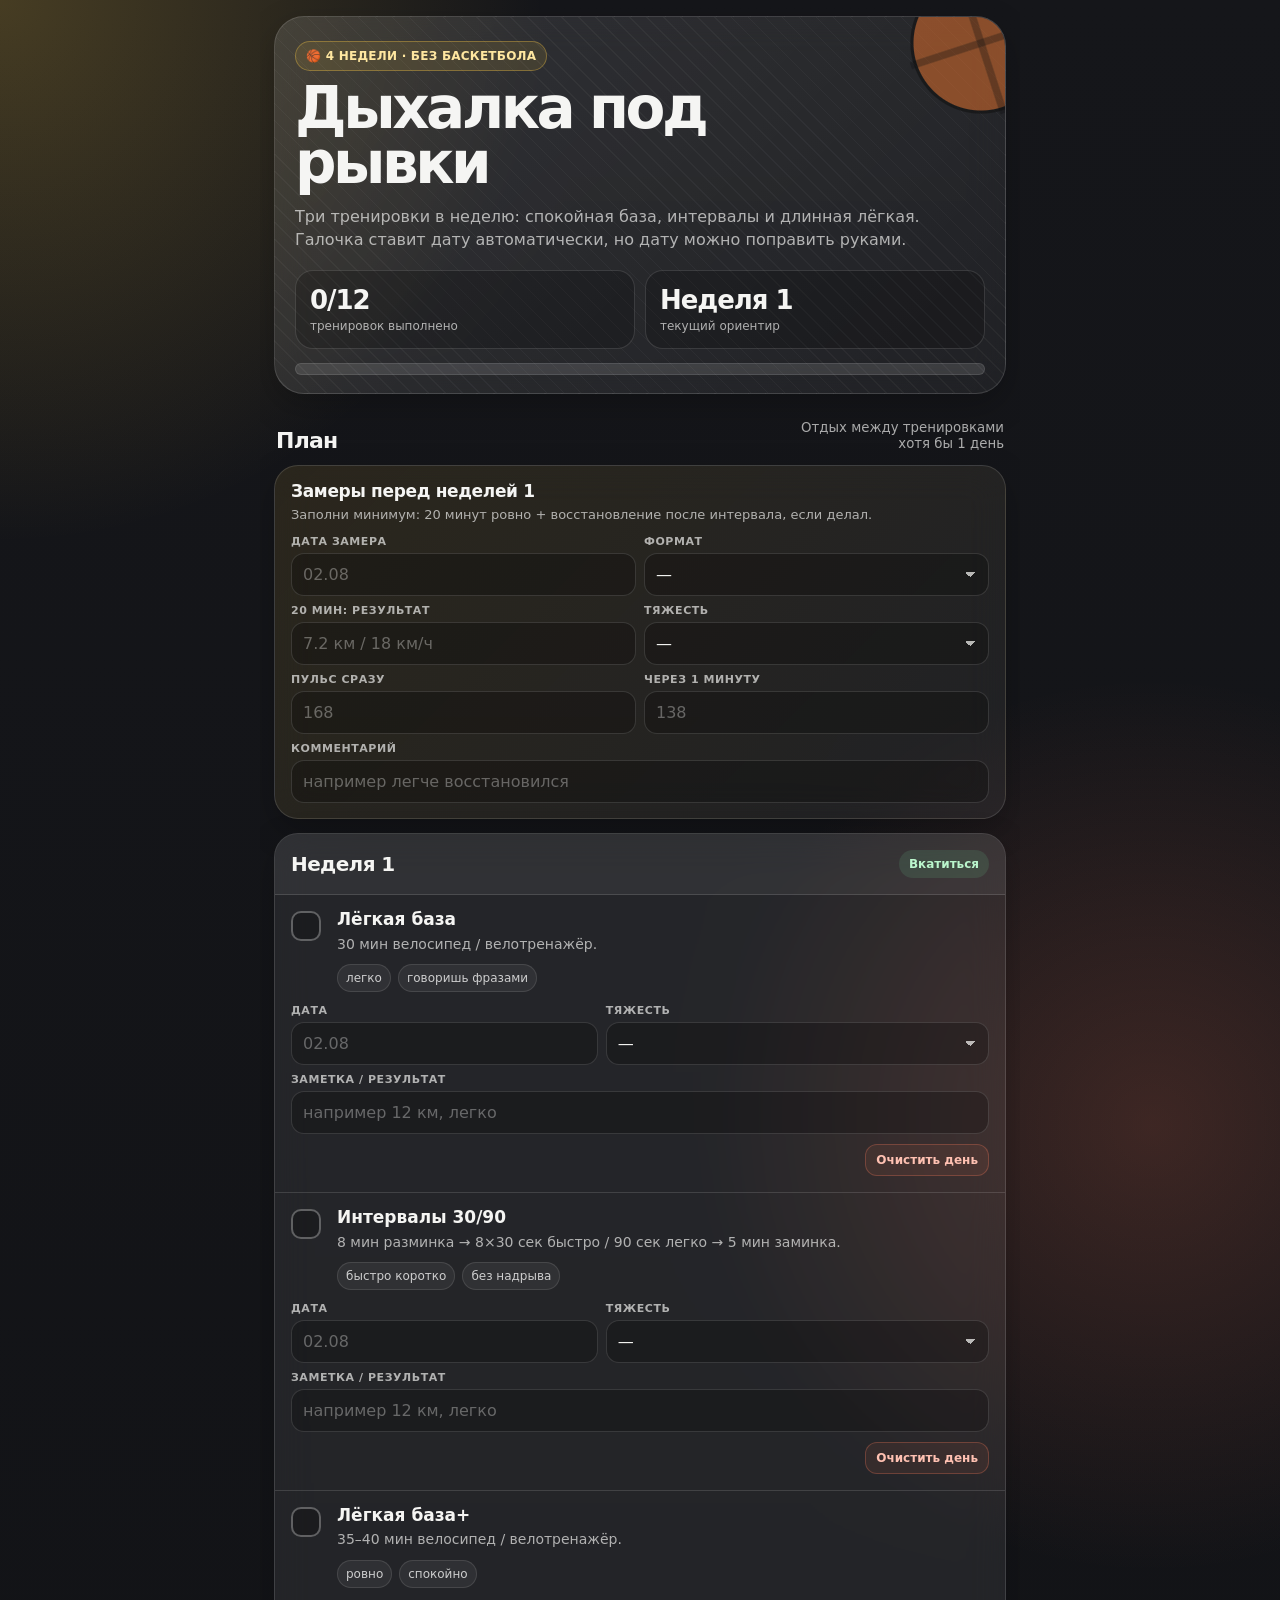
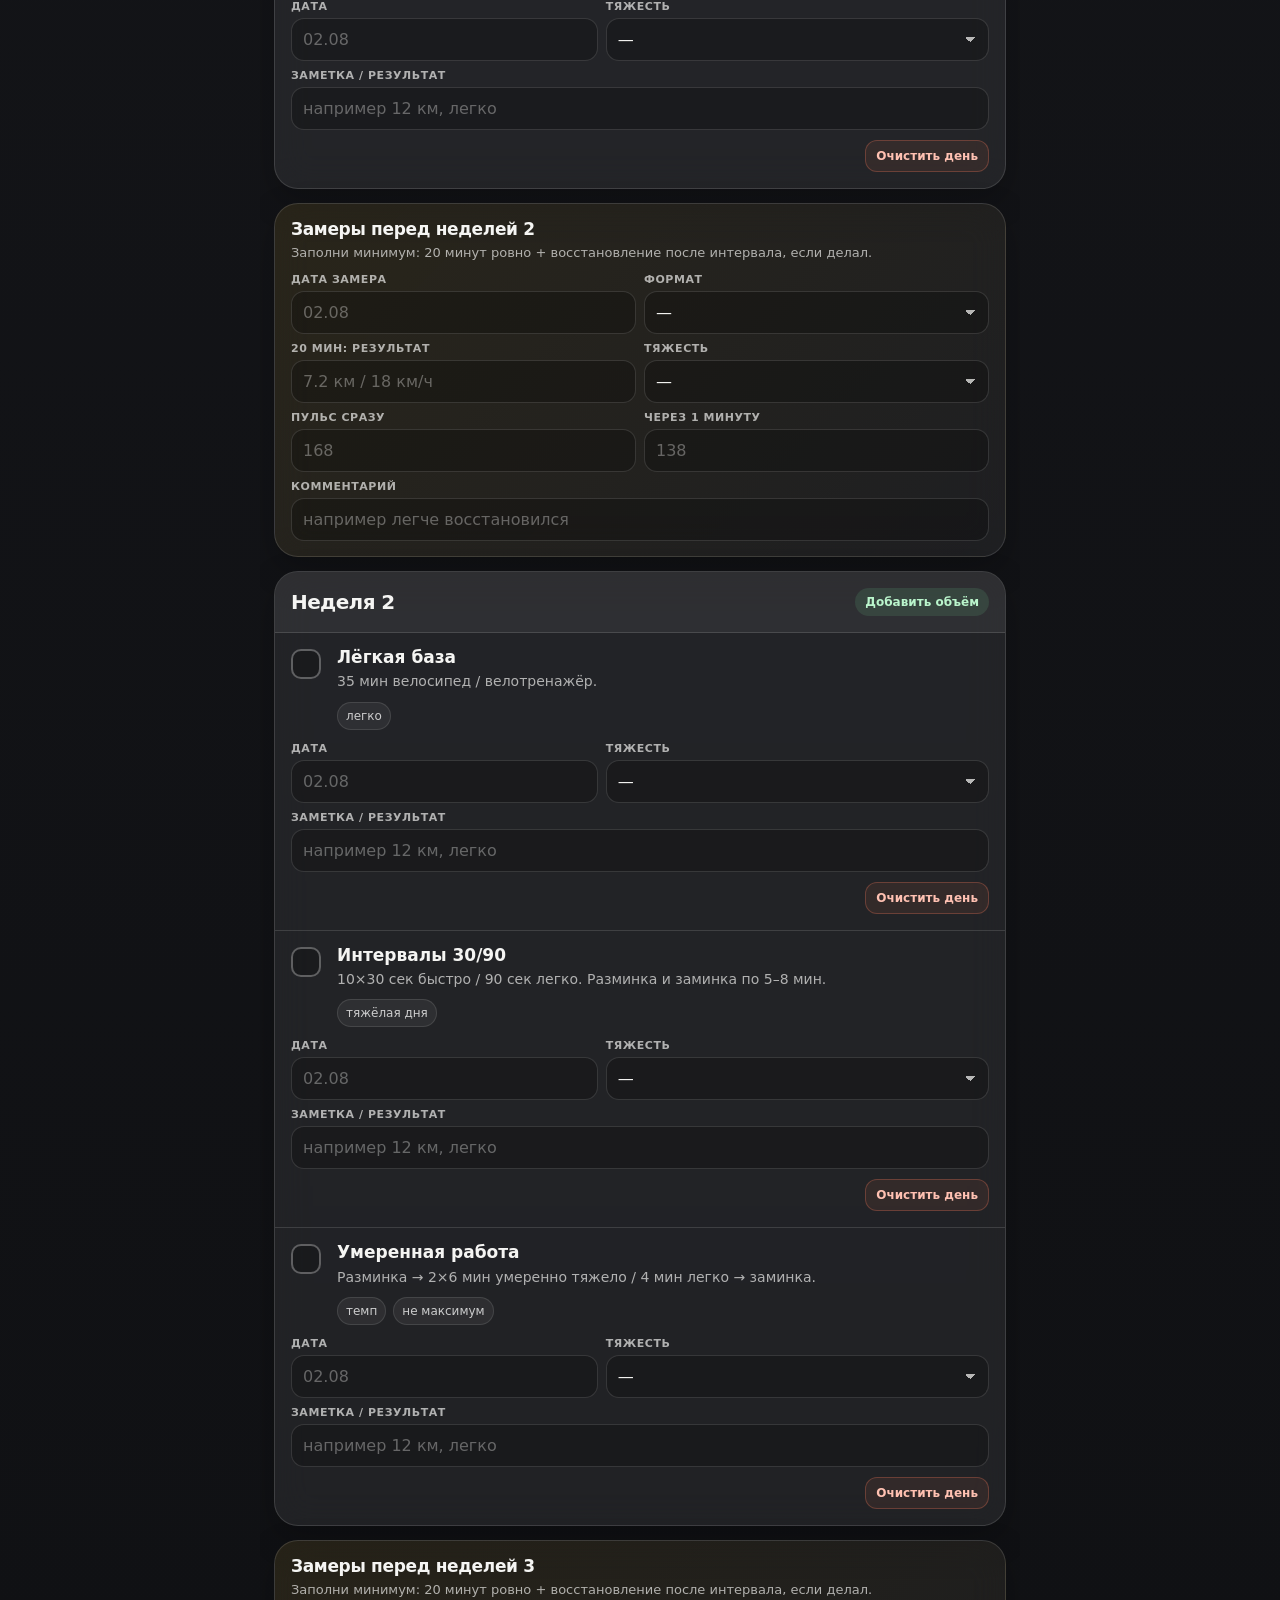
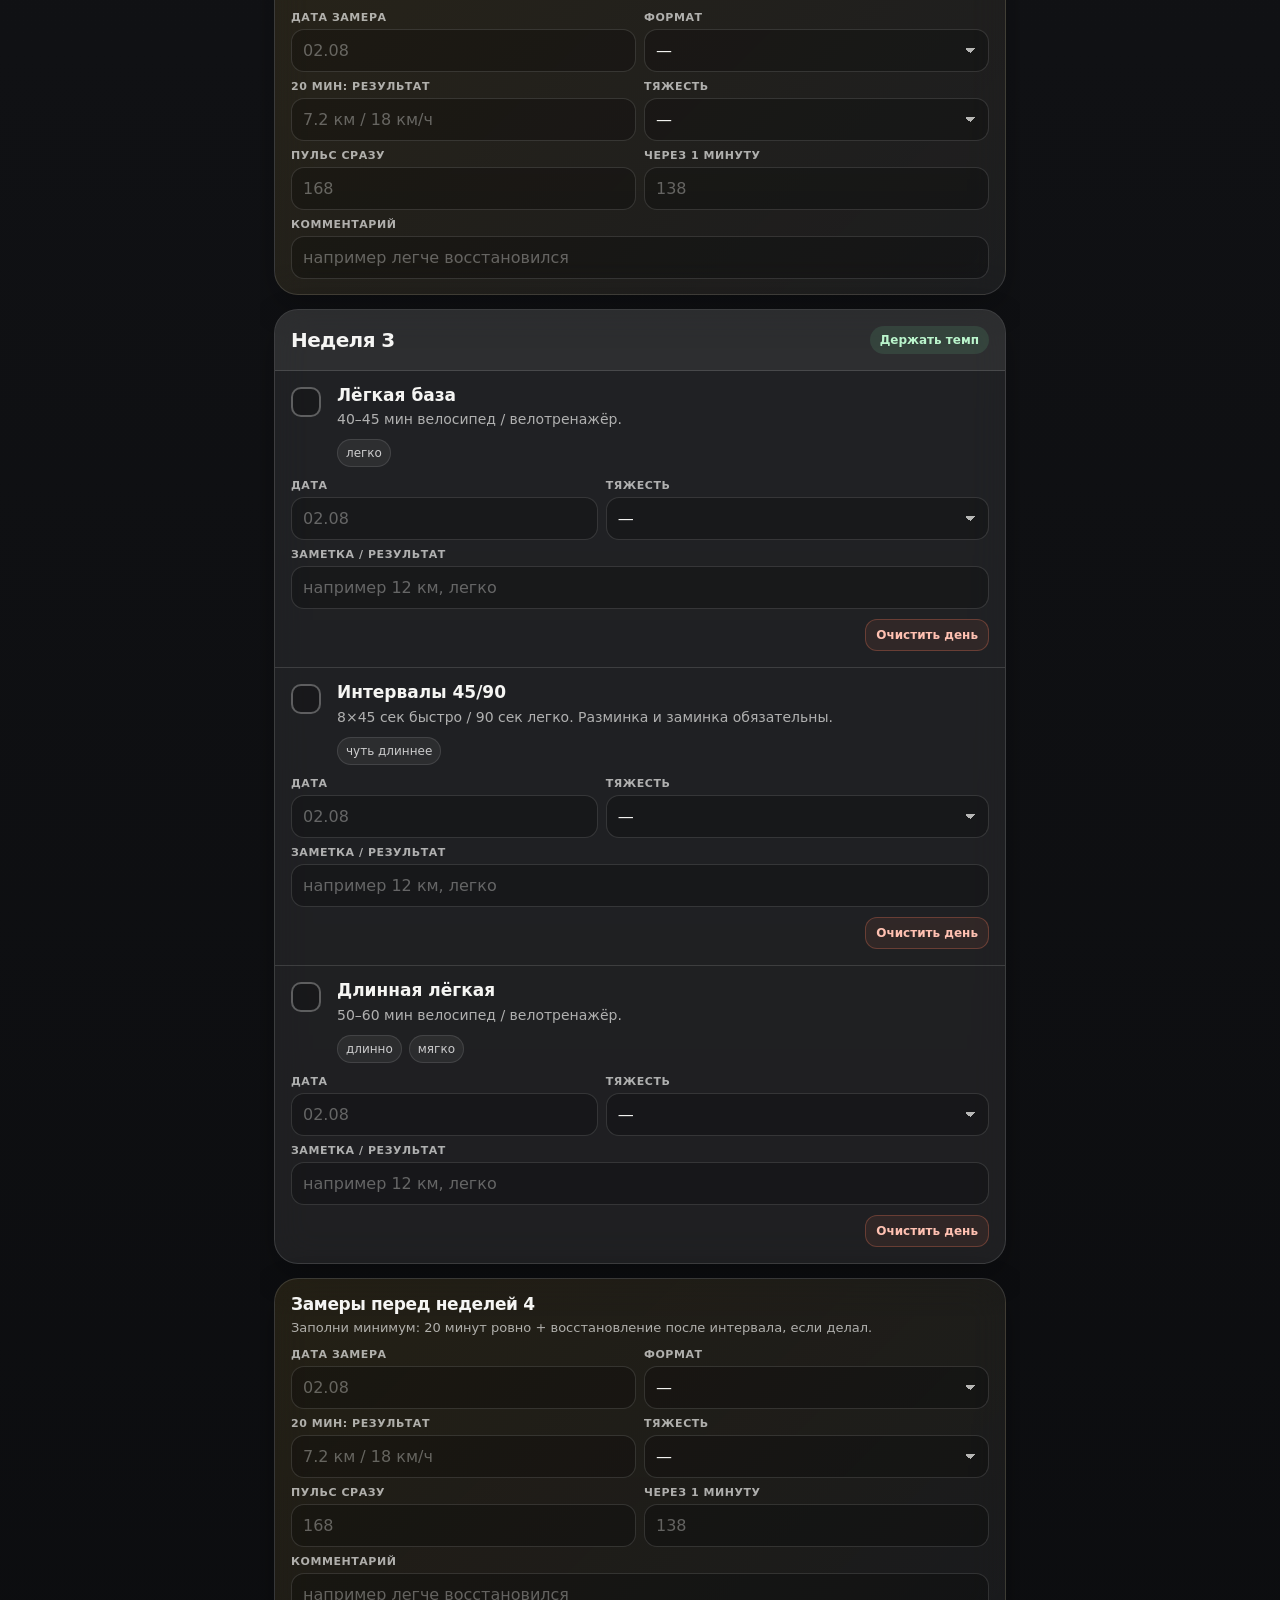
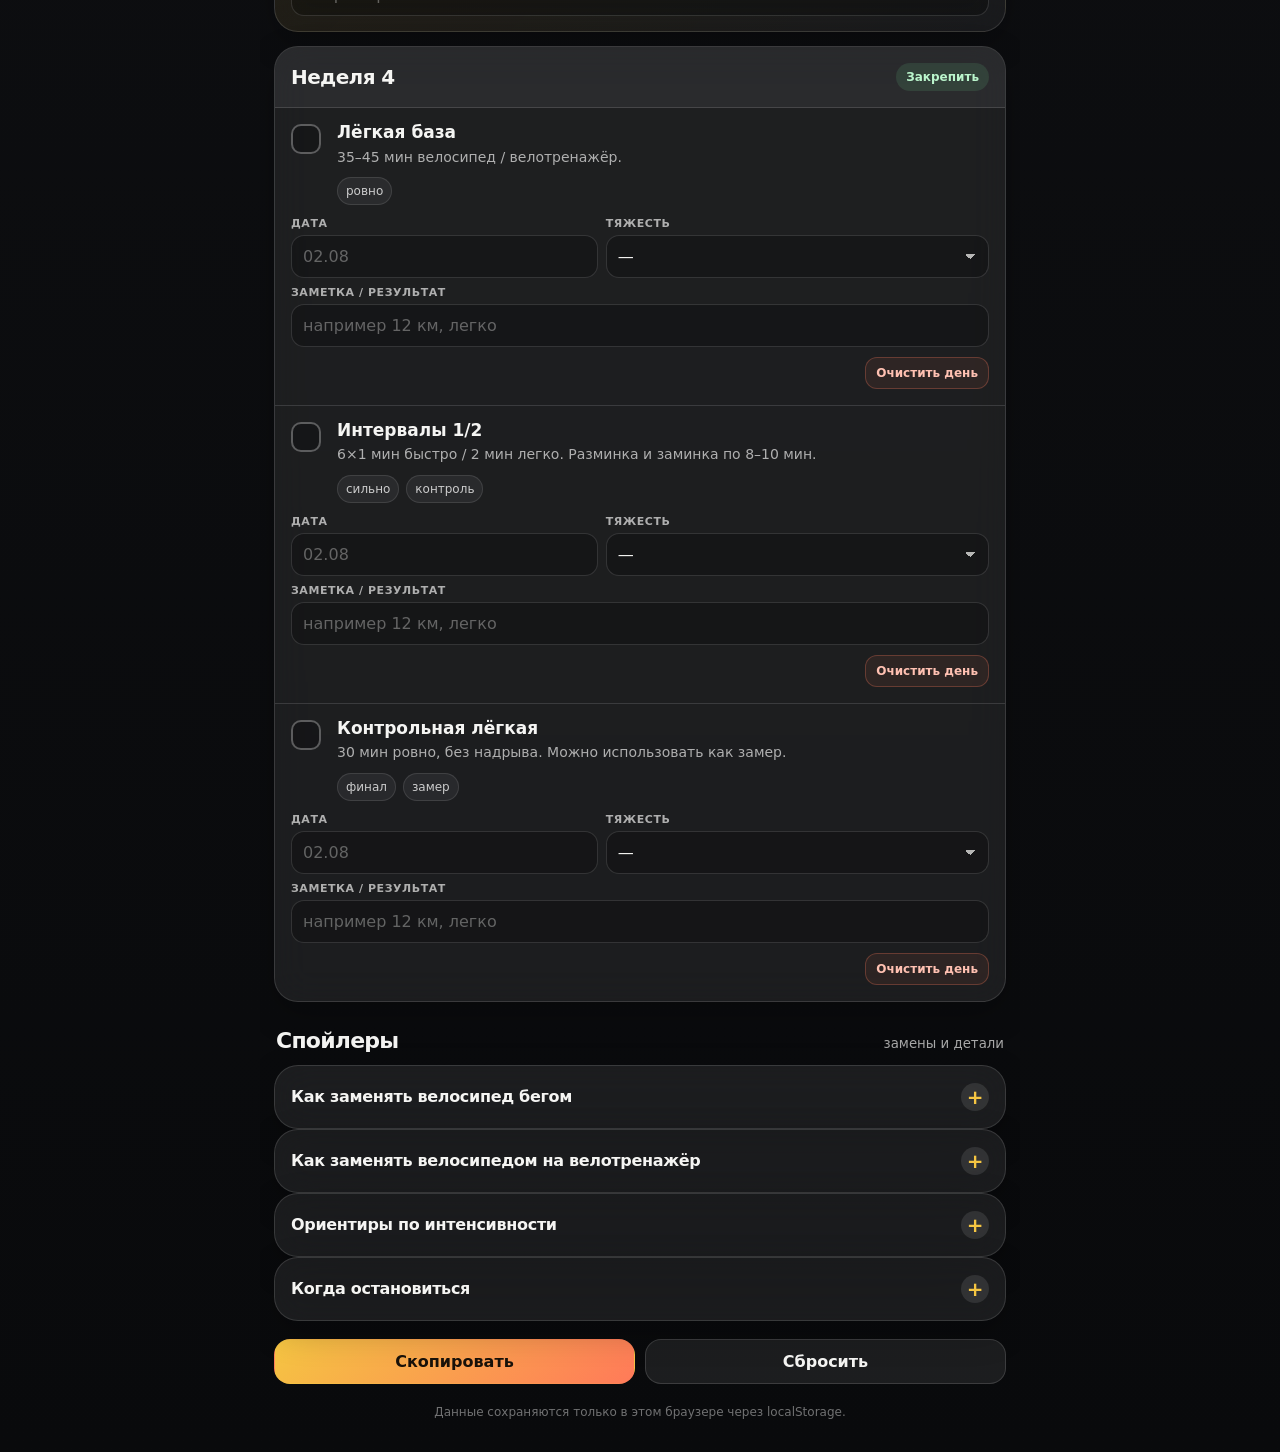
==== commit b4418e5c: "Add per-day clear buttons to breathing tracker" ====
--- a/basketball-breath/index.html
+++ b/basketball-breath/index.html
@@ -310,6 +310,27 @@
       grid-template-columns: minmax(0,1fr);
       gap: 8px;
       margin-top: 12px;
+    }
+
+    .day-actions {
+      display: flex;
+      justify-content: flex-end;
+      margin-top: 10px;
+    }
+
+    .clear-day {
+      border: 1px solid rgba(255,122,89,.28);
+      border-radius: 12px;
+      color: #ffc1b2;
+      background: rgba(255,122,89,.08);
+      padding: 8px 10px;
+      font-size: 12px;
+      font-weight: 850;
+    }
+
+    .clear-day:hover {
+      border-color: rgba(255,122,89,.55);
+      background: rgba(255,122,89,.13);
     }
 
     .field {
@@ -650,11 +671,27 @@
                 <label class="field"><span>Тяжесть</span><select data-workout-field="${workout.id}.rpe">${withSelectedOptions(rpeOptions, item.rpe)}</select></label>
                 <label class="field wide"><span>Заметка / результат</span><input data-workout-field="${workout.id}.note" placeholder="например 12 км, легко" value="${esc(item.note)}"></label>
               </div>
+              <div class="day-actions"><button class="clear-day" type="button" data-clear-workout="${workout.id}">Очистить день</button></div>
             </section>
           `;
         }).join('')}
       </article>
     `).join('');
+  }
+
+  function clearWorkout(id) {
+    if (!confirm('Очистить все поля этого дня?')) return;
+    delete state[id];
+
+    const section = document.querySelector(`[data-workout="${id}"]`);
+    if (section) {
+      const checkbox = section.querySelector(`[data-done="${id}"]`);
+      if (checkbox) checkbox.checked = false;
+      section.querySelectorAll('[data-workout-field]').forEach(input => { input.value = ''; });
+    }
+
+    saveState(true);
+    showToast('День очищен');
   }
 
   function bindInputs() {
@@ -687,6 +724,10 @@
       });
     });
 
+    document.querySelectorAll('[data-clear-workout]').forEach(button => {
+      button.addEventListener('click', () => clearWorkout(button.dataset.clearWorkout));
+    });
+
     document.querySelectorAll('[data-measure-field]').forEach(input => {
       input.addEventListener('input', () => {
         const [id, field] = input.dataset.measureField.split('.');
@@ -755,4 +796,4 @@
   document.getElementById('resetBtn').addEventListener('click', resetAll);
 </script>
 </body>
-</html>
+</html>
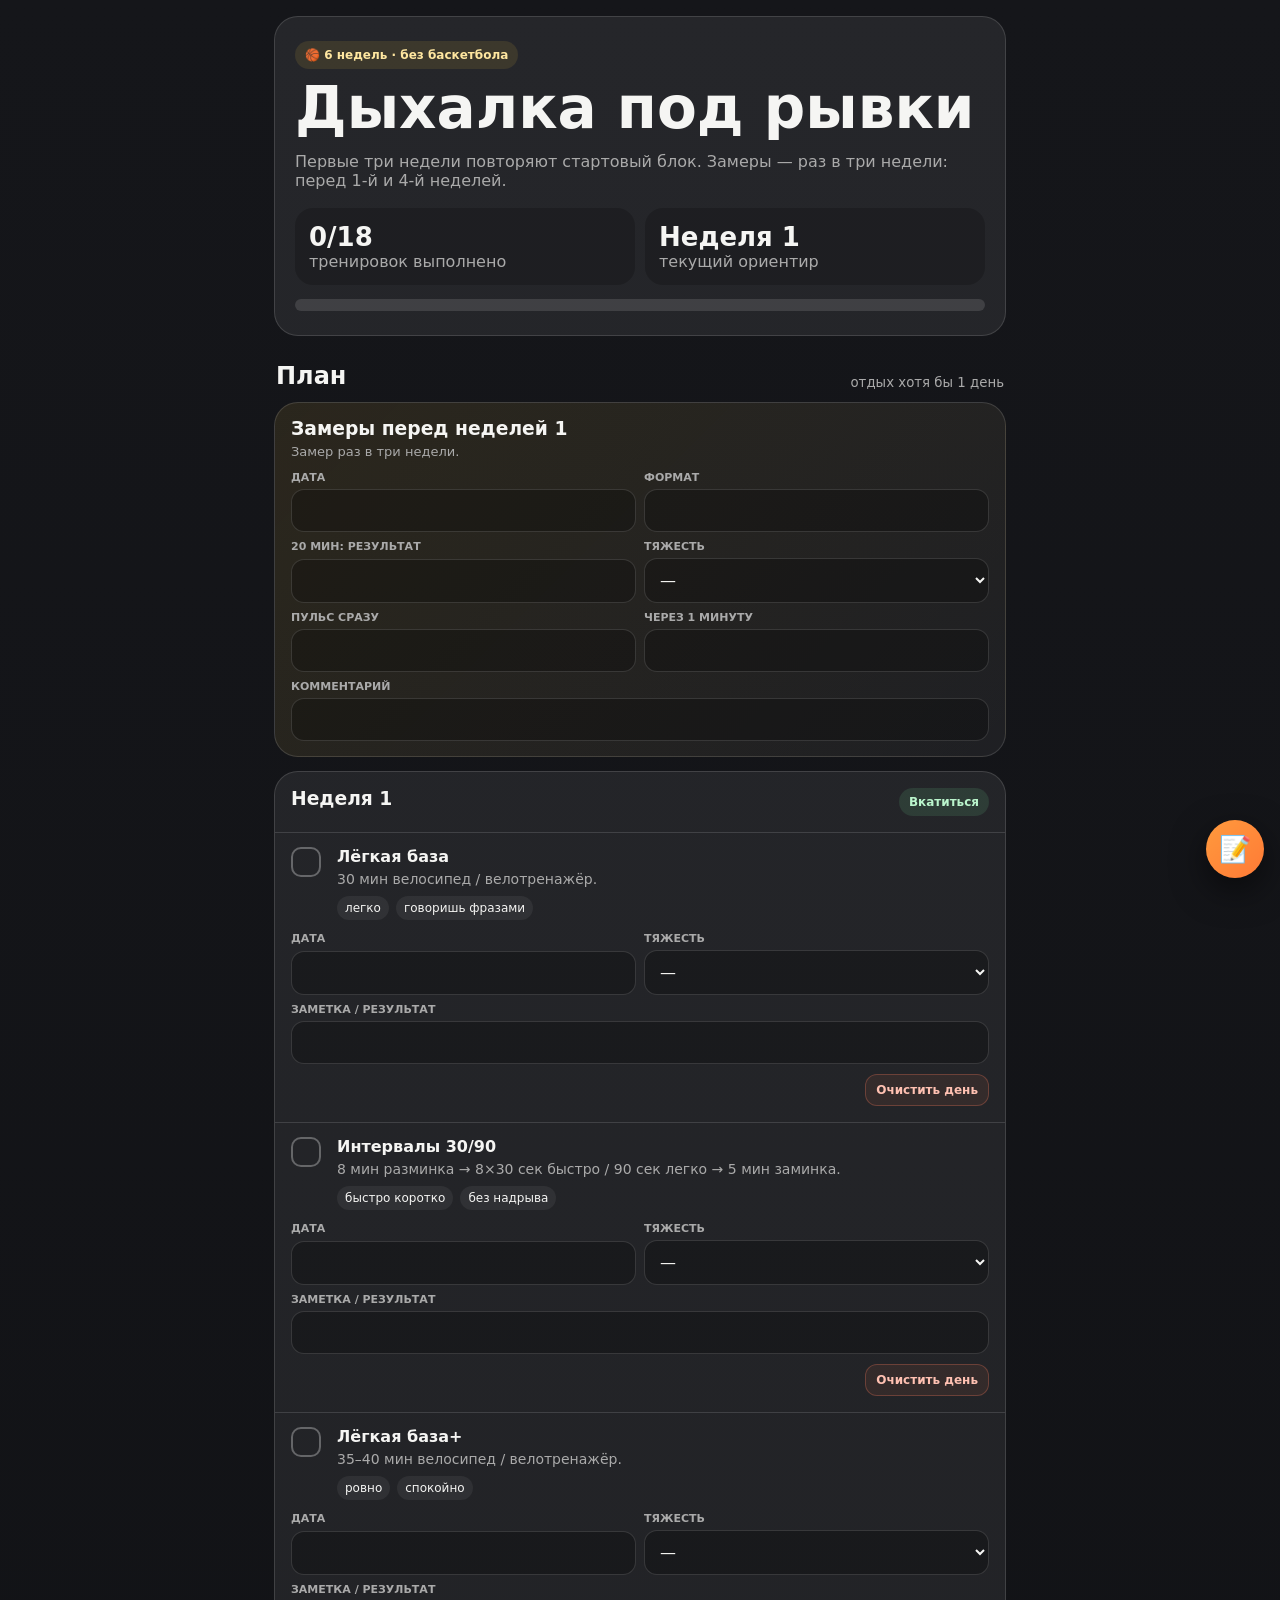
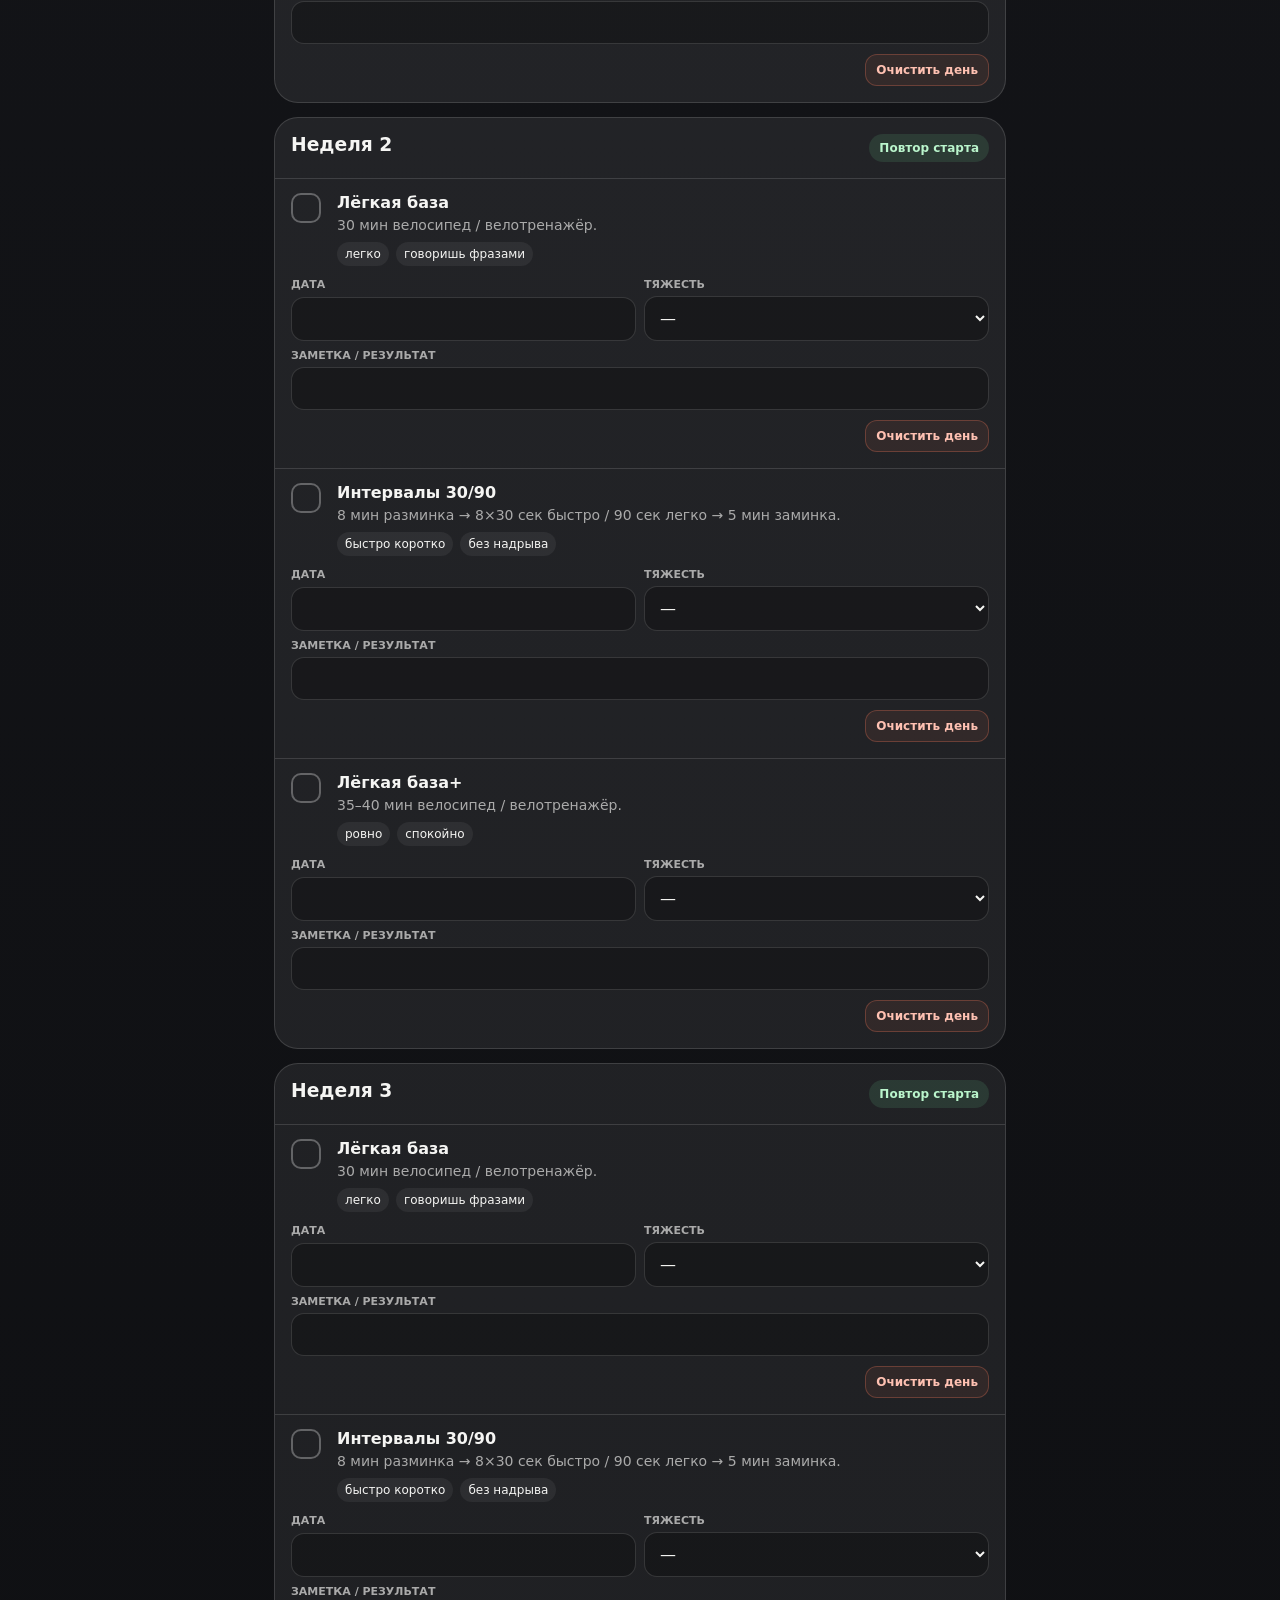
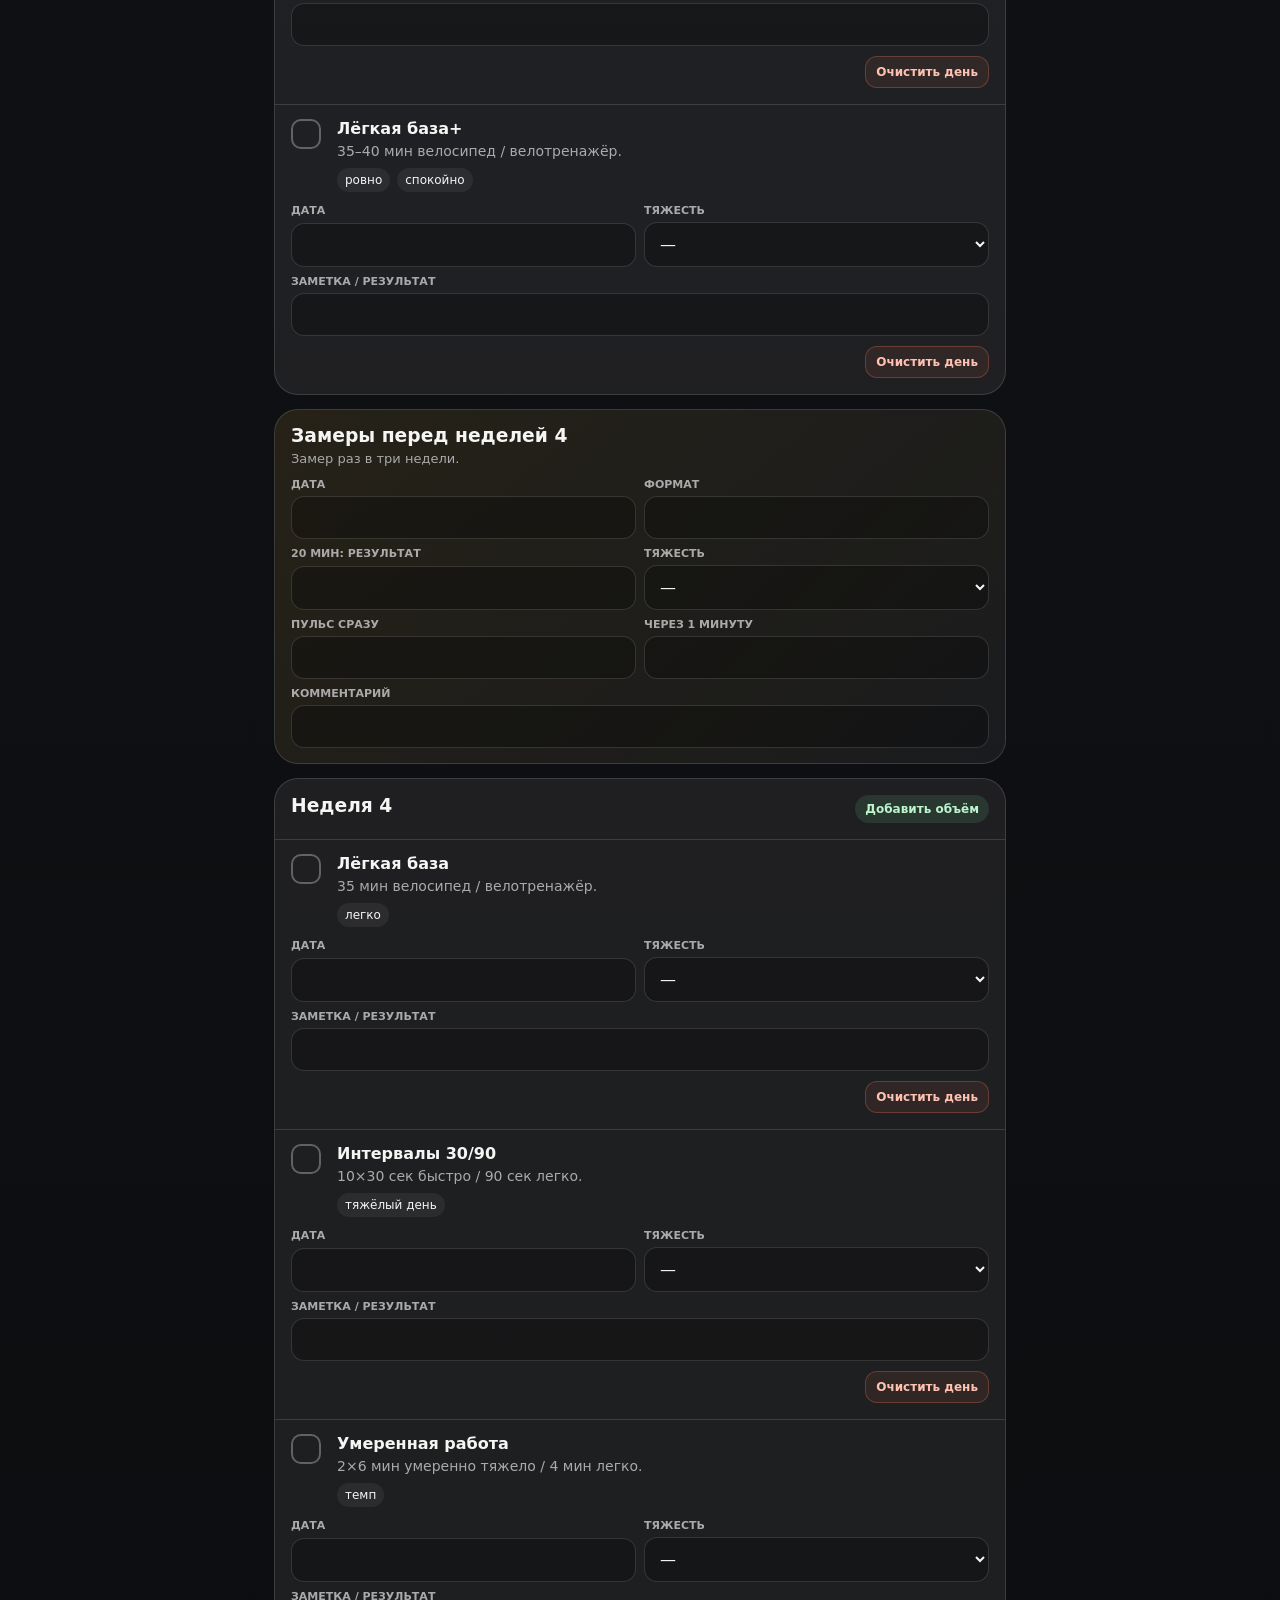
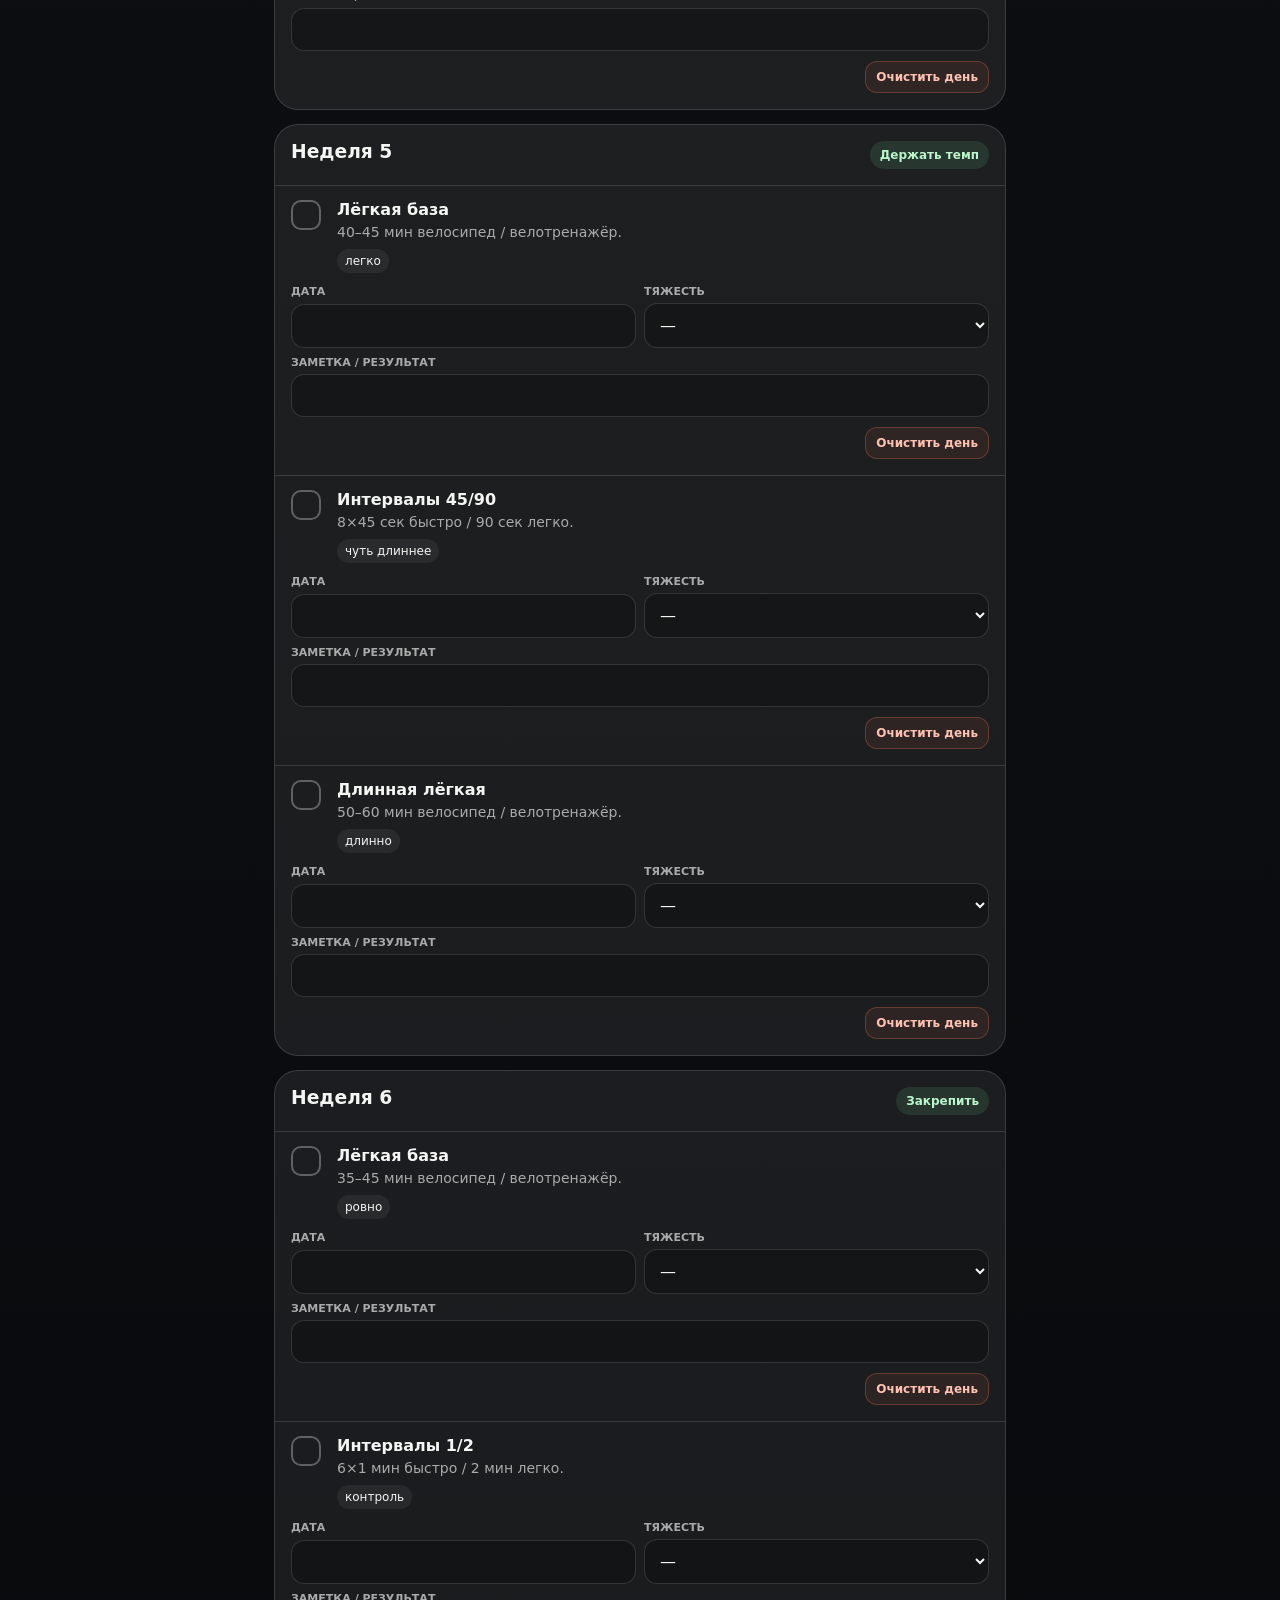
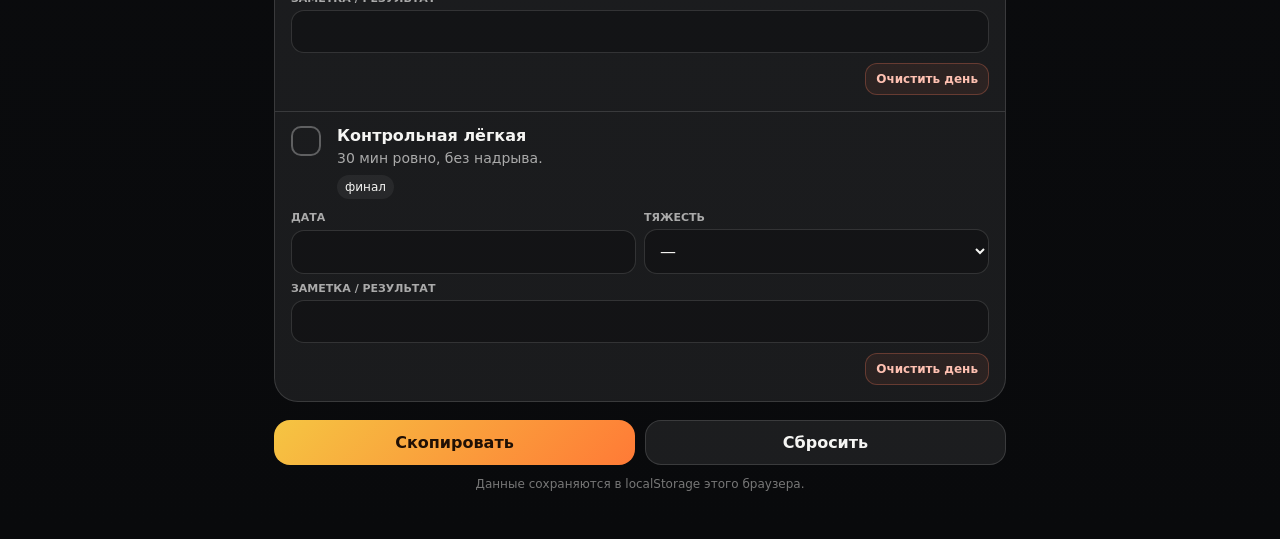
==== commit f680dadc: "Repeat first week and add notes panel" ====
--- a/basketball-breath/index.html
+++ b/basketball-breath/index.html
@@ -1,799 +1 @@
-<!doctype html>
-<html lang="ru">
-<head>
-  <meta charset="utf-8">
-  <meta name="viewport" content="width=device-width, initial-scale=1, viewport-fit=cover">
-  <meta name="theme-color" content="#101114">
-  <title>Дыхалка под рывки</title>
-  <style>
-    :root {
-      color-scheme: dark;
-      --bg: #101114;
-      --text: #f5f5f3;
-      --muted: rgba(245,245,243,.68);
-      --line: rgba(255,255,255,.13);
-      --card: rgba(255,255,255,.075);
-      --card2: rgba(255,255,255,.105);
-      --accent: #f5c542;
-      --accent2: #ff7a59;
-      --green: #76e39b;
-      --radius: 24px;
-      font-family: Inter, ui-sans-serif, system-ui, -apple-system, BlinkMacSystemFont, "Segoe UI", sans-serif;
-    }
-
-    * { box-sizing: border-box; }
-
-    html { scroll-behavior: smooth; }
-
-    body {
-      margin: 0;
-      min-height: 100dvh;
-      background:
-        radial-gradient(circle at top left, rgba(245,197,66,.22), transparent 34rem),
-        radial-gradient(circle at 90% 18%, rgba(255,122,89,.18), transparent 28rem),
-        linear-gradient(180deg, #15161a 0%, var(--bg) 52%, #090a0c 100%);
-      color: var(--text);
-      -webkit-font-smoothing: antialiased;
-    }
-
-    button, input, select, textarea { font: inherit; }
-    button { cursor: pointer; }
-
-    .app {
-      width: min(100%, 760px);
-      margin: 0 auto;
-      padding: 16px 14px 32px;
-      overflow: hidden;
-    }
-
-    .hero, .week, .measure, details {
-      border: 1px solid var(--line);
-      border-radius: var(--radius);
-      background: var(--card);
-      backdrop-filter: blur(18px);
-      box-shadow: 0 12px 34px rgba(0,0,0,.22);
-      overflow: hidden;
-    }
-
-    .hero {
-      position: relative;
-      border-radius: 30px;
-      padding: 24px 20px 18px;
-      background:
-        linear-gradient(135deg, rgba(255,255,255,.12), rgba(255,255,255,.055)),
-        repeating-linear-gradient(45deg, rgba(255,255,255,.035) 0 1px, transparent 1px 12px);
-    }
-
-    .hero:after {
-      content: "";
-      position: absolute;
-      width: 148px;
-      height: 148px;
-      right: -50px;
-      top: -48px;
-      border-radius: 50%;
-      background:
-        linear-gradient(90deg, transparent 47%, rgba(0,0,0,.33) 48% 52%, transparent 53%),
-        linear-gradient(0deg, transparent 47%, rgba(0,0,0,.33) 48% 52%, transparent 53%),
-        radial-gradient(circle, #d96e2d 0 64%, #111 65% 67%, transparent 68%);
-      opacity: .56;
-      transform: rotate(-18deg);
-    }
-
-    .kicker {
-      display: inline-flex;
-      margin: 0 0 10px;
-      padding: 7px 10px;
-      border: 1px solid rgba(245,197,66,.35);
-      border-radius: 999px;
-      color: #ffe7a0;
-      background: rgba(245,197,66,.11);
-      font-size: 12px;
-      font-weight: 850;
-      letter-spacing: .02em;
-      text-transform: uppercase;
-    }
-
-    h1 {
-      margin: 0;
-      max-width: 12ch;
-      font-size: clamp(34px, 9vw, 58px);
-      line-height: .95;
-      letter-spacing: -.06em;
-    }
-
-    .hero p {
-      margin: 14px 0 0;
-      color: var(--muted);
-      font-size: 16px;
-      line-height: 1.45;
-    }
-
-    .stats {
-      display: grid;
-      grid-template-columns: 1fr 1fr;
-      gap: 10px;
-      margin-top: 18px;
-    }
-
-    .stat {
-      min-width: 0;
-      padding: 14px;
-      border: 1px solid var(--line);
-      border-radius: 18px;
-      background: rgba(0,0,0,.2);
-    }
-
-    .stat b {
-      display: block;
-      font-size: 26px;
-      letter-spacing: -.04em;
-    }
-
-    .stat span {
-      color: var(--muted);
-      font-size: 12px;
-    }
-
-    .bar {
-      height: 12px;
-      margin-top: 14px;
-      border: 1px solid rgba(255,255,255,.1);
-      border-radius: 999px;
-      background: rgba(255,255,255,.12);
-      overflow: hidden;
-    }
-
-    .fill {
-      height: 100%;
-      width: 0%;
-      border-radius: inherit;
-      background: linear-gradient(90deg, var(--accent), var(--green));
-      transition: width .22s;
-    }
-
-    .title {
-      display: flex;
-      align-items: end;
-      justify-content: space-between;
-      gap: 12px;
-      margin: 26px 2px 12px;
-    }
-
-    .title h2 {
-      margin: 0;
-      font-size: 22px;
-      letter-spacing: -.035em;
-    }
-
-    .title small {
-      color: var(--muted);
-      text-align: right;
-      line-height: 1.25;
-    }
-
-    .stack { display: grid; gap: 14px; }
-
-    .measure {
-      padding: 15px 16px;
-      background: linear-gradient(135deg, rgba(245,197,66,.10), rgba(255,255,255,.055));
-    }
-
-    .measure h3 {
-      margin: 0 0 5px;
-      font-size: 17px;
-      letter-spacing: -.02em;
-    }
-
-    .measure p {
-      margin: 0 0 12px;
-      color: var(--muted);
-      font-size: 13px;
-      line-height: 1.35;
-    }
-
-    .week-head {
-      display: flex;
-      align-items: center;
-      justify-content: space-between;
-      gap: 12px;
-      padding: 16px;
-      border-bottom: 1px solid var(--line);
-      background: rgba(255,255,255,.055);
-    }
-
-    .week-head h3 {
-      margin: 0;
-      font-size: 20px;
-      letter-spacing: -.03em;
-    }
-
-    .badge {
-      flex: 0 0 auto;
-      padding: 7px 10px;
-      border-radius: 999px;
-      background: rgba(118,227,155,.12);
-      color: #baf5cc;
-      font-size: 12px;
-      font-weight: 850;
-      white-space: nowrap;
-    }
-
-    .workout {
-      padding: 14px 16px 16px;
-      border-bottom: 1px solid var(--line);
-    }
-
-    .workout:last-child { border-bottom: 0; }
-
-    .check-row {
-      display: grid;
-      grid-template-columns: 34px minmax(0,1fr);
-      gap: 12px;
-      align-items: start;
-    }
-
-    .check {
-      position: relative;
-      width: 30px;
-      height: 30px;
-      margin-top: 2px;
-    }
-
-    .check input {
-      position: absolute;
-      inset: 0;
-      opacity: 0;
-      margin: 0;
-    }
-
-    .box {
-      display: grid;
-      place-items: center;
-      width: 30px;
-      height: 30px;
-      border: 2px solid rgba(255,255,255,.3);
-      border-radius: 10px;
-      background: rgba(0,0,0,.22);
-      transition: .16s;
-    }
-
-    .box svg {
-      width: 18px;
-      height: 18px;
-      opacity: 0;
-      transform: scale(.7);
-      transition: .16s;
-    }
-
-    .check input:checked + .box {
-      border-color: transparent;
-      background: linear-gradient(135deg, var(--green), #42c7ff);
-    }
-
-    .check input:checked + .box svg {
-      opacity: 1;
-      transform: scale(1);
-    }
-
-    .workout h4 {
-      margin: 0 0 5px;
-      font-size: 17px;
-      line-height: 1.2;
-    }
-
-    .workout p {
-      margin: 0;
-      color: var(--muted);
-      font-size: 14px;
-      line-height: 1.38;
-    }
-
-    .tags {
-      display: flex;
-      flex-wrap: wrap;
-      gap: 7px;
-      margin-top: 10px;
-    }
-
-    .tag {
-      padding: 6px 8px;
-      border: 1px solid rgba(255,255,255,.11);
-      border-radius: 999px;
-      background: rgba(255,255,255,.06);
-      color: rgba(255,255,255,.76);
-      font-size: 12px;
-    }
-
-    .form, .grid {
-      display: grid;
-      grid-template-columns: minmax(0,1fr);
-      gap: 8px;
-      margin-top: 12px;
-    }
-
-    .day-actions {
-      display: flex;
-      justify-content: flex-end;
-      margin-top: 10px;
-    }
-
-    .clear-day {
-      border: 1px solid rgba(255,122,89,.28);
-      border-radius: 12px;
-      color: #ffc1b2;
-      background: rgba(255,122,89,.08);
-      padding: 8px 10px;
-      font-size: 12px;
-      font-weight: 850;
-    }
-
-    .clear-day:hover {
-      border-color: rgba(255,122,89,.55);
-      background: rgba(255,122,89,.13);
-    }
-
-    .field {
-      display: grid;
-      gap: 5px;
-      min-width: 0;
-    }
-
-    .field span {
-      color: var(--muted);
-      font-size: 11px;
-      font-weight: 850;
-      text-transform: uppercase;
-      letter-spacing: .05em;
-      white-space: nowrap;
-    }
-
-    input, select, textarea {
-      display: block;
-      width: 100%;
-      min-width: 0;
-      max-width: 100%;
-      border: 1px solid rgba(255,255,255,.13);
-      border-radius: 13px;
-      outline: none;
-      color: var(--text);
-      background-color: rgba(0,0,0,.24);
-      padding: 11px;
-      appearance: none;
-      -webkit-appearance: none;
-    }
-
-    input::placeholder { color: rgba(245,245,243,.35); }
-
-    select {
-      padding-right: 34px;
-      background-image:
-        linear-gradient(45deg, transparent 50%, rgba(245,245,243,.72) 50%),
-        linear-gradient(135deg, rgba(245,245,243,.72) 50%, transparent 50%);
-      background-position: calc(100% - 18px) 50%, calc(100% - 13px) 50%;
-      background-size: 5px 5px;
-      background-repeat: no-repeat;
-    }
-
-    input:focus, select:focus, textarea:focus {
-      border-color: rgba(245,197,66,.75);
-      box-shadow: 0 0 0 4px rgba(245,197,66,.12);
-    }
-
-    .wide { grid-column: 1 / -1; }
-
-    summary {
-      list-style: none;
-      padding: 17px 16px;
-      font-weight: 850;
-      letter-spacing: -.02em;
-      display: flex;
-      justify-content: space-between;
-      align-items: center;
-      gap: 10px;
-    }
-
-    summary::-webkit-details-marker { display: none; }
-
-    summary:after {
-      content: "+";
-      display: grid;
-      place-items: center;
-      width: 28px;
-      height: 28px;
-      border-radius: 50%;
-      background: rgba(255,255,255,.1);
-      color: var(--accent);
-      font-size: 20px;
-      line-height: 1;
-      flex: 0 0 auto;
-    }
-
-    details[open] summary:after { content: "–"; }
-
-    .details-body {
-      padding: 0 16px 16px;
-      color: var(--muted);
-      font-size: 14px;
-      line-height: 1.45;
-    }
-
-    .details-body table {
-      width: 100%;
-      border-collapse: collapse;
-      border-radius: 15px;
-      background: rgba(0,0,0,.2);
-      overflow: hidden;
-    }
-
-    .details-body th, .details-body td {
-      padding: 10px 8px;
-      border-bottom: 1px solid rgba(255,255,255,.09);
-      text-align: left;
-      vertical-align: top;
-      font-size: 13px;
-    }
-
-    .details-body th { color: var(--text); }
-    .details-body tr:last-child td { border-bottom: 0; }
-
-    .actions {
-      display: grid;
-      grid-template-columns: 1fr 1fr;
-      gap: 10px;
-      margin: 18px 0 0;
-    }
-
-    .btn {
-      border: 1px solid rgba(255,255,255,.14);
-      border-radius: 16px;
-      color: var(--text);
-      background: rgba(255,255,255,.08);
-      padding: 12px 10px;
-      font-weight: 850;
-    }
-
-    .btn.primary {
-      border-color: transparent;
-      background: linear-gradient(135deg, var(--accent), var(--accent2));
-      color: #19120a;
-    }
-
-    .toast {
-      position: fixed;
-      left: 50%;
-      bottom: calc(16px + env(safe-area-inset-bottom));
-      z-index: 10;
-      transform: translate(-50%, 18px);
-      opacity: 0;
-      pointer-events: none;
-      border: 1px solid rgba(255,255,255,.14);
-      border-radius: 999px;
-      background: rgba(20,22,25,.88);
-      color: var(--text);
-      padding: 10px 14px;
-      box-shadow: 0 18px 55px rgba(0,0,0,.35);
-      backdrop-filter: blur(15px);
-      transition: .2s;
-      font-size: 13px;
-      font-weight: 850;
-      white-space: nowrap;
-    }
-
-    .toast.show {
-      opacity: 1;
-      transform: translate(-50%, 0);
-    }
-
-    .footer {
-      margin: 20px 4px 0;
-      color: rgba(255,255,255,.42);
-      font-size: 12px;
-      text-align: center;
-      line-height: 1.4;
-    }
-
-    @media (min-width: 560px) {
-      .grid { grid-template-columns: 1fr 1fr; }
-      .form { grid-template-columns: minmax(0,.8fr) minmax(0,1fr); }
-      .stats, .actions { grid-template-columns: 1fr 1fr; }
-    }
-
-    @media (max-width: 390px) {
-      .app { padding-left: 12px; padding-right: 12px; }
-      .workout { padding-left: 14px; padding-right: 14px; }
-      h1 { max-width: 9ch; }
-    }
-  </style>
-</head>
-<body>
-<main class="app">
-  <section class="hero">
-    <div class="kicker">🏀 4 недели · без баскетбола</div>
-    <h1>Дыхалка под рывки</h1>
-    <p>Три тренировки в неделю: спокойная база, интервалы и длинная лёгкая. Галочка ставит дату автоматически, но дату можно поправить руками.</p>
-    <div class="stats" aria-live="polite">
-      <div class="stat"><b id="doneCount">0/12</b><span>тренировок выполнено</span></div>
-      <div class="stat"><b id="weekFocus">Старт</b><span>текущий ориентир</span></div>
-    </div>
-    <div class="bar" aria-label="Общий прогресс"><div class="fill" id="progressFill"></div></div>
-  </section>
-
-  <div class="title"><h2>План</h2><small>Отдых между тренировками<br>хотя бы 1 день</small></div>
-  <section class="stack" id="weeks"></section>
-
-  <div class="title"><h2>Спойлеры</h2><small>замены и детали</small></div>
-  <details>
-    <summary>Как заменять велосипед бегом</summary>
-    <div class="details-body">
-      <table>
-        <thead><tr><th>Вело / тренажёр</th><th>Если только бег</th></tr></thead>
-        <tbody>
-          <tr><td>30–40 мин легко</td><td>20–30 мин легко или бег/ходьба</td></tr>
-          <tr><td>50–60 мин легко</td><td>35–45 мин легко или бег/ходьба</td></tr>
-          <tr><td>30 сек быстро / 90 сек легко</td><td>20 сек быстро / 100 сек ходьба или трусца</td></tr>
-          <tr><td>45 сек быстро / 90 сек легко</td><td>30 сек быстро / 90–120 сек легко</td></tr>
-          <tr><td>2×6 мин умеренно</td><td>2×4 мин умеренно</td></tr>
-        </tbody>
-      </table>
-    </div>
-  </details>
-  <details><summary>Как заменять велосипедом на велотренажёр</summary><div class="details-body">Почти один в один: 40 минут велосипеда = 40 минут тренажёра, интервалы 30/90 = те же 30/90. Длинную тренировку можно сократить до 45–60 минут.</div></details>
-  <details><summary>Ориентиры по интенсивности</summary><div class="details-body">Легко: можешь говорить фразами, нагрузка 4–6 из 10. Быстро: говорить тяжело, нагрузка 7–9 из 10, но без ощущения «сейчас развалюсь».</div></details>
-  <details><summary>Когда остановиться</summary><div class="details-body">Остановись при боли или сдавлении в груди, свистящем дыхании, сильном головокружении, предобморочном состоянии или одышке явно не по нагрузке.</div></details>
-
-  <div class="actions"><button class="btn primary" id="exportBtn" type="button">Скопировать</button><button class="btn" id="resetBtn" type="button">Сбросить</button></div>
-  <p class="footer">Данные сохраняются только в этом браузере через localStorage.</p>
-</main>
-<div class="toast" id="toast">Сохранено</div>
-
-<script>
-  const STORAGE_KEY = 'basketball-breath-tracker-v2';
-  const rpeOptions = '<option value="">—</option>' + Array.from({ length: 10 }, (_, i) => `<option value="${i + 1}">${i + 1}</option>`).join('');
-
-  const plan = [
-    { week: 1, focus: 'Вкатиться', workouts: [
-      { id: 'w1d1', title: 'Лёгкая база', text: '30 мин велосипед / велотренажёр.', tags: ['легко', 'говоришь фразами'] },
-      { id: 'w1d3', title: 'Интервалы 30/90', text: '8 мин разминка → 8×30 сек быстро / 90 сек легко → 5 мин заминка.', tags: ['быстро коротко', 'без надрыва'] },
-      { id: 'w1d5', title: 'Лёгкая база+', text: '35–40 мин велосипед / велотренажёр.', tags: ['ровно', 'спокойно'] }
-    ]},
-    { week: 2, focus: 'Добавить объём', workouts: [
-      { id: 'w2d1', title: 'Лёгкая база', text: '35 мин велосипед / велотренажёр.', tags: ['легко'] },
-      { id: 'w2d3', title: 'Интервалы 30/90', text: '10×30 сек быстро / 90 сек легко. Разминка и заминка по 5–8 мин.', tags: ['тяжёлая дня'] },
-      { id: 'w2d5', title: 'Умеренная работа', text: 'Разминка → 2×6 мин умеренно тяжело / 4 мин легко → заминка.', tags: ['темп', 'не максимум'] }
-    ]},
-    { week: 3, focus: 'Держать темп', workouts: [
-      { id: 'w3d1', title: 'Лёгкая база', text: '40–45 мин велосипед / велотренажёр.', tags: ['легко'] },
-      { id: 'w3d3', title: 'Интервалы 45/90', text: '8×45 сек быстро / 90 сек легко. Разминка и заминка обязательны.', tags: ['чуть длиннее'] },
-      { id: 'w3d5', title: 'Длинная лёгкая', text: '50–60 мин велосипед / велотренажёр.', tags: ['длинно', 'мягко'] }
-    ]},
-    { week: 4, focus: 'Закрепить', workouts: [
-      { id: 'w4d1', title: 'Лёгкая база', text: '35–45 мин велосипед / велотренажёр.', tags: ['ровно'] },
-      { id: 'w4d3', title: 'Интервалы 1/2', text: '6×1 мин быстро / 2 мин легко. Разминка и заминка по 8–10 мин.', tags: ['сильно', 'контроль'] },
-      { id: 'w4d5', title: 'Контрольная лёгкая', text: '30 мин ровно, без надрыва. Можно использовать как замер.', tags: ['финал', 'замер'] }
-    ]}
-  ];
-
-  const state = loadState();
-  const weeksEl = document.getElementById('weeks');
-  const toastEl = document.getElementById('toast');
-  let toastTimer;
-
-  function loadState() {
-    try { return JSON.parse(localStorage.getItem(STORAGE_KEY)) || {}; }
-    catch (error) { return {}; }
-  }
-
-  function saveState(silent = false) {
-    localStorage.setItem(STORAGE_KEY, JSON.stringify(state));
-    updateProgress();
-    if (!silent) showToast('Сохранено');
-  }
-
-  function showToast(text) {
-    toastEl.textContent = text;
-    toastEl.classList.add('show');
-    clearTimeout(toastTimer);
-    toastTimer = setTimeout(() => toastEl.classList.remove('show'), 1100);
-  }
-
-  function todayString() {
-    const now = new Date();
-    const dd = String(now.getDate()).padStart(2, '0');
-    const mm = String(now.getMonth() + 1).padStart(2, '0');
-    const yyyy = now.getFullYear();
-    return `${dd}.${mm}.${yyyy}`;
-  }
-
-  function selected(value, option) {
-    return String(value || '') === String(option) ? ' selected' : '';
-  }
-
-  function esc(value) {
-    return String(value || '')
-      .replaceAll('&', '&amp;')
-      .replaceAll('"', '&quot;')
-      .replaceAll('<', '&lt;')
-      .replaceAll('>', '&gt;');
-  }
-
-  function checkedIcon() {
-    return '<svg viewBox="0 0 24 24" fill="none" aria-hidden="true"><path d="M5 12.5l4.2 4.2L19.5 6.4" stroke="#07100b" stroke-width="3.2" stroke-linecap="round" stroke-linejoin="round"/></svg>';
-  }
-
-  function weeklyMeasure(week) {
-    const key = `m${week.week}`;
-    const item = state[key] || {};
-    return `
-      <article class="measure" data-measure="${key}">
-        <h3>Замеры перед неделей ${week.week}</h3>
-        <p>Заполни минимум: 20 минут ровно + восстановление после интервала, если делал.</p>
-        <div class="grid">
-          <label class="field"><span>Дата замера</span><input data-measure-field="${key}.date" inputmode="numeric" placeholder="02.08" value="${esc(item.date)}"></label>
-          <label class="field"><span>Формат</span><select data-measure-field="${key}.mode"><option value="">—</option><option${selected(item.mode, 'Велосипед')}>Велосипед</option><option${selected(item.mode, 'Велотренажёр')}>Велотренажёр</option><option${selected(item.mode, 'Бег')}>Бег</option></select></label>
-          <label class="field"><span>20 мин: результат</span><input data-measure-field="${key}.result" placeholder="7.2 км / 18 км/ч" value="${esc(item.result)}"></label>
-          <label class="field"><span>Тяжесть</span><select data-measure-field="${key}.rpe">${withSelectedOptions(rpeOptions, item.rpe)}</select></label>
-          <label class="field"><span>Пульс сразу</span><input data-measure-field="${key}.now" inputmode="numeric" placeholder="168" value="${esc(item.now)}"></label>
-          <label class="field"><span>Через 1 минуту</span><input data-measure-field="${key}.minute" inputmode="numeric" placeholder="138" value="${esc(item.minute)}"></label>
-          <label class="field wide"><span>Комментарий</span><input data-measure-field="${key}.note" placeholder="например легче восстановился" value="${esc(item.note)}"></label>
-        </div>
-      </article>
-    `;
-  }
-
-  function withSelectedOptions(html, value) {
-    if (!value) return html;
-    return html.replace(`value="${esc(value)}"`, `value="${esc(value)}" selected`);
-  }
-
-  function renderPlan() {
-    weeksEl.innerHTML = plan.map(week => `
-      ${weeklyMeasure(week)}
-      <article class="week">
-        <header class="week-head"><h3>Неделя ${week.week}</h3><span class="badge">${week.focus}</span></header>
-        ${week.workouts.map(workout => {
-          const item = state[workout.id] || {};
-          return `
-            <section class="workout" data-workout="${workout.id}">
-              <div class="check-row">
-                <label class="check" aria-label="Отметить тренировку выполненной">
-                  <input type="checkbox" data-done="${workout.id}" ${item.done ? 'checked' : ''}>
-                  <span class="box">${checkedIcon()}</span>
-                </label>
-                <div>
-                  <h4>${workout.title}</h4>
-                  <p>${workout.text}</p>
-                  <div class="tags">${workout.tags.map(tag => `<span class="tag">${tag}</span>`).join('')}</div>
-                </div>
-              </div>
-              <div class="form">
-                <label class="field"><span>Дата</span><input data-workout-field="${workout.id}.date" inputmode="numeric" placeholder="02.08" value="${esc(item.date)}"></label>
-                <label class="field"><span>Тяжесть</span><select data-workout-field="${workout.id}.rpe">${withSelectedOptions(rpeOptions, item.rpe)}</select></label>
-                <label class="field wide"><span>Заметка / результат</span><input data-workout-field="${workout.id}.note" placeholder="например 12 км, легко" value="${esc(item.note)}"></label>
-              </div>
-              <div class="day-actions"><button class="clear-day" type="button" data-clear-workout="${workout.id}">Очистить день</button></div>
-            </section>
-          `;
-        }).join('')}
-      </article>
-    `).join('');
-  }
-
-  function clearWorkout(id) {
-    if (!confirm('Очистить все поля этого дня?')) return;
-    delete state[id];
-
-    const section = document.querySelector(`[data-workout="${id}"]`);
-    if (section) {
-      const checkbox = section.querySelector(`[data-done="${id}"]`);
-      if (checkbox) checkbox.checked = false;
-      section.querySelectorAll('[data-workout-field]').forEach(input => { input.value = ''; });
-    }
-
-    saveState(true);
-    showToast('День очищен');
-  }
-
-  function bindInputs() {
-    document.querySelectorAll('[data-done]').forEach(input => {
-      input.addEventListener('change', () => {
-        const id = input.dataset.done;
-        state[id] = state[id] || {};
-        state[id].done = input.checked;
-        if (input.checked && !state[id].date) {
-          state[id].date = todayString();
-          const dateInput = document.querySelector(`[data-workout-field="${id}.date"]`);
-          if (dateInput) dateInput.value = state[id].date;
-        }
-        saveState();
-      });
-    });
-
-    document.querySelectorAll('[data-workout-field]').forEach(input => {
-      input.addEventListener('input', () => {
-        const [id, field] = input.dataset.workoutField.split('.');
-        state[id] = state[id] || {};
-        state[id][field] = input.value;
-        saveState(true);
-      });
-      input.addEventListener('change', () => {
-        const [id, field] = input.dataset.workoutField.split('.');
-        state[id] = state[id] || {};
-        state[id][field] = input.value;
-        saveState();
-      });
-    });
-
-    document.querySelectorAll('[data-clear-workout]').forEach(button => {
-      button.addEventListener('click', () => clearWorkout(button.dataset.clearWorkout));
-    });
-
-    document.querySelectorAll('[data-measure-field]').forEach(input => {
-      input.addEventListener('input', () => {
-        const [id, field] = input.dataset.measureField.split('.');
-        state[id] = state[id] || {};
-        state[id][field] = input.value;
-        saveState(true);
-      });
-      input.addEventListener('change', () => {
-        const [id, field] = input.dataset.measureField.split('.');
-        state[id] = state[id] || {};
-        state[id][field] = input.value;
-        saveState();
-      });
-    });
-  }
-
-  function updateProgress() {
-    const ids = plan.flatMap(week => week.workouts.map(workout => workout.id));
-    const done = ids.filter(id => state[id]?.done).length;
-    const total = ids.length;
-    const percent = total ? Math.round(done / total * 100) : 0;
-    document.getElementById('doneCount').textContent = `${done}/${total}`;
-    document.getElementById('progressFill').style.width = `${percent}%`;
-
-    const next = ids.find(id => !state[id]?.done);
-    if (!next) {
-      document.getElementById('weekFocus').textContent = 'Готово';
-    } else {
-      const week = plan.find(item => item.workouts.some(workout => workout.id === next));
-      document.getElementById('weekFocus').textContent = `Неделя ${week.week}`;
-    }
-  }
-
-  function exportProgress() {
-    const lines = ['Дыхалка под рывки — прогресс', ''];
-
-    for (const week of plan) {
-      const measure = state[`m${week.week}`] || {};
-      lines.push(`Замеры перед неделей ${week.week}: дата ${measure.date || '—'}, формат ${measure.mode || '—'}, результат ${measure.result || '—'}, тяжесть ${measure.rpe || '—'}, пульс ${measure.now || '—'}→${measure.minute || '—'}, ${measure.note || ''}`);
-      lines.push(`Неделя ${week.week}: ${week.focus}`);
-
-      for (const workout of week.workouts) {
-        const item = state[workout.id] || {};
-        lines.push(`${item.done ? '✓' : '□'} ${workout.title}${item.date ? ' — ' + item.date : ''}${item.rpe ? ', тяжесть ' + item.rpe : ''}${item.note ? ', ' + item.note : ''}`);
-      }
-
-      lines.push('');
-    }
-
-    navigator.clipboard?.writeText(lines.join('\n')).then(
-      () => showToast('Прогресс скопирован'),
-      () => showToast('Не удалось скопировать')
-    );
-  }
-
-  function resetAll() {
-    if (!confirm('Сбросить все галочки и замеры на этом устройстве?')) return;
-    localStorage.removeItem(STORAGE_KEY);
-    location.reload();
-  }
-
-  renderPlan();
-  bindInputs();
-  updateProgress();
-  document.getElementById('exportBtn').addEventListener('click', exportProgress);
-  document.getElementById('resetBtn').addEventListener('click', resetAll);
-</script>
-</body>
-</html>+<!doctype html><html lang="ru"><head><meta charset="utf-8"><meta name="viewport" content="width=device-width,initial-scale=1,viewport-fit=cover"><title>Дыхалка под рывки</title><style>:root{color-scheme:dark;--bg:#101114;--text:#f5f5f3;--muted:#aaa;--line:#ffffff22;--card:#ffffff12;--accent:#f5c542;--orange:#ff7a36;--green:#76e39b;font-family:Inter,system-ui,sans-serif}*{box-sizing:border-box}body{margin:0;background:linear-gradient(#15161a,#090a0c);color:var(--text)}button,input,select,textarea{font:inherit}.app{max-width:760px;margin:auto;padding:16px 14px 36px}.hero,.week,.measure{border:1px solid var(--line);border-radius:24px;background:var(--card);overflow:hidden}.hero{padding:24px 20px;margin-bottom:26px}.kicker{display:inline-block;padding:7px 10px;border-radius:999px;background:#f5c5421c;color:#ffe7a0;font-size:12px;font-weight:800}h1{font-size:clamp(34px,9vw,58px);line-height:.95;margin:12px 0 0}.hero p,.muted{color:var(--muted)}.stats{display:grid;grid-template-columns:1fr 1fr;gap:10px;margin-top:18px}.stat{padding:14px;border-radius:18px;background:#0003}.stat b{display:block;font-size:26px}.bar{height:12px;margin-top:14px;border-radius:999px;background:#ffffff1f;overflow:hidden}.fill{height:100%;width:0;background:linear-gradient(90deg,var(--accent),var(--green))}.title{display:flex;justify-content:space-between;align-items:end;margin:24px 2px 12px}.title h2{margin:0}.stack{display:grid;gap:14px}.measure{padding:15px 16px;background:linear-gradient(135deg,#f5c5421a,#ffffff0d)}.measure h3{margin:0 0 5px}.measure p{margin:0 0 12px;color:var(--muted);font-size:13px}.week-head{display:flex;justify-content:space-between;gap:10px;padding:16px;border-bottom:1px solid var(--line)}.week-head h3{margin:0}.badge{padding:7px 10px;border-radius:999px;background:#76e39b1f;color:#baf5cc;font-size:12px;font-weight:800}.workout{padding:14px 16px 16px;border-bottom:1px solid var(--line)}.workout:last-child{border-bottom:0}.check-row{display:grid;grid-template-columns:34px 1fr;gap:12px}.check{position:relative;width:30px;height:30px}.check input{position:absolute;opacity:0}.box{display:grid;place-items:center;width:30px;height:30px;border:2px solid #ffffff4d;border-radius:10px}.check input:checked+.box{border-color:transparent;background:var(--green)}.box:after{content:'✓';color:transparent;font-weight:900}.check input:checked+.box:after{color:#07100b}.workout h4{margin:0 0 5px}.workout p{margin:0;color:var(--muted);font-size:14px}.tags{display:flex;gap:7px;flex-wrap:wrap;margin-top:9px}.tag{padding:5px 8px;border-radius:999px;background:#ffffff0f;font-size:12px}.form,.grid{display:grid;grid-template-columns:1fr;gap:8px;margin-top:12px}.field{display:grid;gap:5px}.field span{color:var(--muted);font-size:11px;font-weight:800;text-transform:uppercase}.field.wide{grid-column:1/-1}input,select,textarea{width:100%;border:1px solid var(--line);border-radius:13px;background:#0004;color:var(--text);padding:11px;outline:none}.day-actions{display:flex;justify-content:flex-end;margin-top:10px}.clear-day{border:1px solid #ff7a5947;border-radius:12px;color:#ffc1b2;background:#ff7a5914;padding:8px 10px;font-size:12px;font-weight:800}.actions{display:grid;grid-template-columns:1fr 1fr;gap:10px;margin-top:18px}.btn{border:1px solid var(--line);border-radius:16px;background:#ffffff14;color:var(--text);padding:12px;font-weight:800}.primary{background:linear-gradient(135deg,var(--accent),var(--orange));color:#201005;border:0}.footer{text-align:center;color:#777;font-size:12px}.fab{position:fixed;right:16px;bottom:22px;width:58px;height:58px;border:0;border-radius:50%;display:grid;place-items:center;background:linear-gradient(135deg,#ff9a3d,var(--orange));color:#271003;box-shadow:0 12px 34px #0008;font-size:26px;z-index:20}.notes{position:fixed;right:14px;bottom:92px;width:min(390px,calc(100vw - 28px));padding:14px;border:1px solid var(--line);border-radius:22px;background:#15161af5;box-shadow:0 20px 60px #000a;transform:translateX(calc(100% + 30px));opacity:0;pointer-events:none;transition:.2s;z-index:19}.notes.open{transform:none;opacity:1;pointer-events:auto}.notes-head{display:flex;justify-content:space-between;align-items:center;margin-bottom:10px}.close{border:0;border-radius:50%;width:34px;height:34px;background:#ffffff14;color:white;font-size:20px}.notes textarea{min-height:180px;resize:vertical}.toast{position:fixed;left:50%;bottom:18px;transform:translate(-50%,16px);opacity:0;background:#15161af5;border:1px solid var(--line);padding:10px 14px;border-radius:999px;transition:.2s;z-index:30}.toast.show{opacity:1;transform:translate(-50%,0)}@media(min-width:560px){.form,.grid{grid-template-columns:1fr 1fr}}</style></head><body><main class="app"><section class="hero"><div class="kicker">🏀 6 недель · без баскетбола</div><h1>Дыхалка под рывки</h1><p>Первые три недели повторяют стартовый блок. Замеры — раз в три недели: перед 1-й и 4-й неделей.</p><div class="stats"><div class="stat"><b id="doneCount">0/18</b><span class="muted">тренировок выполнено</span></div><div class="stat"><b id="weekFocus">Старт</b><span class="muted">текущий ориентир</span></div></div><div class="bar"><div class="fill" id="progressFill"></div></div></section><div class="title"><h2>План</h2><small class="muted">отдых хотя бы 1 день</small></div><section class="stack" id="weeks"></section><div class="actions"><button class="btn primary" id="exportBtn">Скопировать</button><button class="btn" id="resetBtn">Сбросить</button></div><p class="footer">Данные сохраняются в localStorage этого браузера.</p></main><section class="notes" id="notesPanel"><div class="notes-head"><strong>Мои заметки</strong><button class="close" id="notesClose">×</button></div><textarea id="notesText" placeholder="Пиши сюда всё, что хочешь запомнить…"></textarea><div class="muted" style="font-size:11px;margin-top:7px">Сохраняется автоматически.</div></section><button class="fab" id="notesFab" aria-label="Заметки">📝</button><div class="toast" id="toast">Сохранено</div><script>const STORAGE_KEY='basketball-breath-tracker-v2',NOTES_KEY='basketball-breath-notes-v1';const state=(()=>{try{return JSON.parse(localStorage.getItem(STORAGE_KEY))||{}}catch{return{}}})();const starter=[['d1','Лёгкая база','30 мин велосипед / велотренажёр.',['легко','говоришь фразами']],['d3','Интервалы 30/90','8 мин разминка → 8×30 сек быстро / 90 сек легко → 5 мин заминка.',['быстро коротко','без надрыва']],['d5','Лёгкая база+','35–40 мин велосипед / велотренажёр.',['ровно','спокойно']]];const makeStarter=(week,prefix,focus)=>({week,focus,workouts:starter.map(([s,title,text,tags])=>({id:prefix+s,title,text,tags}))});const plan=[makeStarter(1,'w1','Вкатиться'),makeStarter(2,'w1r2','Повтор старта'),makeStarter(3,'w1r3','Повтор старта'),{week:4,focus:'Добавить объём',workouts:[{id:'w2d1',title:'Лёгкая база',text:'35 мин велосипед / велотренажёр.',tags:['легко']},{id:'w2d3',title:'Интервалы 30/90',text:'10×30 сек быстро / 90 сек легко.',tags:['тяжёлый день']},{id:'w2d5',title:'Умеренная работа',text:'2×6 мин умеренно тяжело / 4 мин легко.',tags:['темп']}]},{week:5,focus:'Держать темп',workouts:[{id:'w3d1',title:'Лёгкая база',text:'40–45 мин велосипед / велотренажёр.',tags:['легко']},{id:'w3d3',title:'Интервалы 45/90',text:'8×45 сек быстро / 90 сек легко.',tags:['чуть длиннее']},{id:'w3d5',title:'Длинная лёгкая',text:'50–60 мин велосипед / велотренажёр.',tags:['длинно']}]},{week:6,focus:'Закрепить',workouts:[{id:'w4d1',title:'Лёгкая база',text:'35–45 мин велосипед / велотренажёр.',tags:['ровно']},{id:'w4d3',title:'Интервалы 1/2',text:'6×1 мин быстро / 2 мин легко.',tags:['контроль']},{id:'w4d5',title:'Контрольная лёгкая',text:'30 мин ровно, без надрыва.',tags:['финал']}]}];const rpe='<option value="">—</option>'+Array.from({length:10},(_,i)=>`<option>${i+1}</option>`).join('');const esc=v=>String(v||'').replaceAll('&','&amp;').replaceAll('"','&quot;').replaceAll('<','&lt;').replaceAll('>','&gt;');const sel=(html,v)=>v?html.replace(`>${v}</option>`,` selected>${v}</option>`):html;const mk=w=>w===1?'m1':w===4?'mCycle2':null;let timer;function toast(t){const e=document.getElementById('toast');e.textContent=t;e.classList.add('show');clearTimeout(timer);timer=setTimeout(()=>e.classList.remove('show'),1000)}function save(){localStorage.setItem(STORAGE_KEY,JSON.stringify(state));progress()}function today(){const d=new Date();return `${String(d.getDate()).padStart(2,'0')}.${String(d.getMonth()+1).padStart(2,'0')}.${d.getFullYear()}`}function measure(week){const key=mk(week);if(!key)return'';const x=state[key]||{};return `<article class="measure"><h3>Замеры перед неделей ${week}</h3><p>Замер раз в три недели.</p><div class="grid"><label class="field"><span>Дата</span><input data-m="${key}.date" value="${esc(x.date)}"></label><label class="field"><span>Формат</span><input data-m="${key}.mode" value="${esc(x.mode)}"></label><label class="field"><span>20 мин: результат</span><input data-m="${key}.result" value="${esc(x.result)}"></label><label class="field"><span>Тяжесть</span><select data-m="${key}.rpe">${sel(rpe,x.rpe)}</select></label><label class="field"><span>Пульс сразу</span><input data-m="${key}.now" value="${esc(x.now)}"></label><label class="field"><span>Через 1 минуту</span><input data-m="${key}.minute" value="${esc(x.minute)}"></label><label class="field wide"><span>Комментарий</span><input data-m="${key}.note" value="${esc(x.note)}"></label></div></article>`}function render(){weeks.innerHTML=plan.map(w=>`${measure(w.week)}<article class="week"><header class="week-head"><h3>Неделя ${w.week}</h3><span class="badge">${w.focus}</span></header>${w.workouts.map(o=>{const x=state[o.id]||{};return `<section class="workout" data-workout="${o.id}"><div class="check-row"><label class="check"><input type="checkbox" data-done="${o.id}" ${x.done?'checked':''}><span class="box"></span></label><div><h4>${o.title}</h4><p>${o.text}</p><div class="tags">${o.tags.map(t=>`<span class="tag">${t}</span>`).join('')}</div></div></div><div class="form"><label class="field"><span>Дата</span><input data-f="${o.id}.date" value="${esc(x.date)}"></label><label class="field"><span>Тяжесть</span><select data-f="${o.id}.rpe">${sel(rpe,x.rpe)}</select></label><label class="field wide"><span>Заметка / результат</span><input data-f="${o.id}.note" value="${esc(x.note)}"></label></div><div class="day-actions"><button class="clear-day" data-clear="${o.id}">Очистить день</button></div></section>`}).join('')}</article>`).join('');bind()}function bind(){document.querySelectorAll('[data-done]').forEach(e=>e.onchange=()=>{const id=e.dataset.done;state[id]=state[id]||{};state[id].done=e.checked;if(e.checked&&!state[id].date){state[id].date=today();document.querySelector(`[data-f="${id}.date"]`).value=state[id].date}save();toast('Сохранено')});document.querySelectorAll('[data-f]').forEach(e=>e.oninput=()=>{const[id,k]=e.dataset.f.split('.');state[id]=state[id]||{};state[id][k]=e.value;save()});document.querySelectorAll('[data-m]').forEach(e=>e.oninput=()=>{const[id,k]=e.dataset.m.split('.');state[id]=state[id]||{};state[id][k]=e.value;save()});document.querySelectorAll('[data-clear]').forEach(b=>b.onclick=()=>{if(!confirm('Очистить все поля этого дня?'))return;delete state[b.dataset.clear];save();render();toast('День очищен')})}function progress(){const ids=plan.flatMap(w=>w.workouts.map(o=>o.id)),done=ids.filter(id=>state[id]?.done).length;doneCount.textContent=`${done}/${ids.length}`;progressFill.style.width=`${Math.round(done/ids.length*100)}%`;const next=ids.find(id=>!state[id]?.done);weekFocus.textContent=next?`Неделя ${plan.find(w=>w.workouts.some(o=>o.id===next)).week}`:'Готово'}function exportData(){const lines=['Дыхалка под рывки — прогресс',''];plan.forEach(w=>{lines.push(`Неделя ${w.week}`);w.workouts.forEach(o=>{const x=state[o.id]||{};lines.push(`${x.done?'✓':'□'} ${o.title}${x.date?' — '+x.date:''}${x.note?', '+x.note:''}`)});lines.push('')});const n=localStorage.getItem(NOTES_KEY)||'';if(n.trim())lines.push('Заметки:',n);navigator.clipboard?.writeText(lines.join('\n')).then(()=>toast('Скопировано'))}render();progress();notesText.value=localStorage.getItem(NOTES_KEY)||'';notesText.oninput=()=>localStorage.setItem(NOTES_KEY,notesText.value);notesFab.onclick=()=>notesPanel.classList.toggle('open');notesClose.onclick=()=>notesPanel.classList.remove('open');exportBtn.onclick=exportData;resetBtn.onclick=()=>{if(confirm('Сбросить все тренировки, замеры и заметки?')){localStorage.removeItem(STORAGE_KEY);localStorage.removeItem(NOTES_KEY);location.reload()}}</script></body></html>
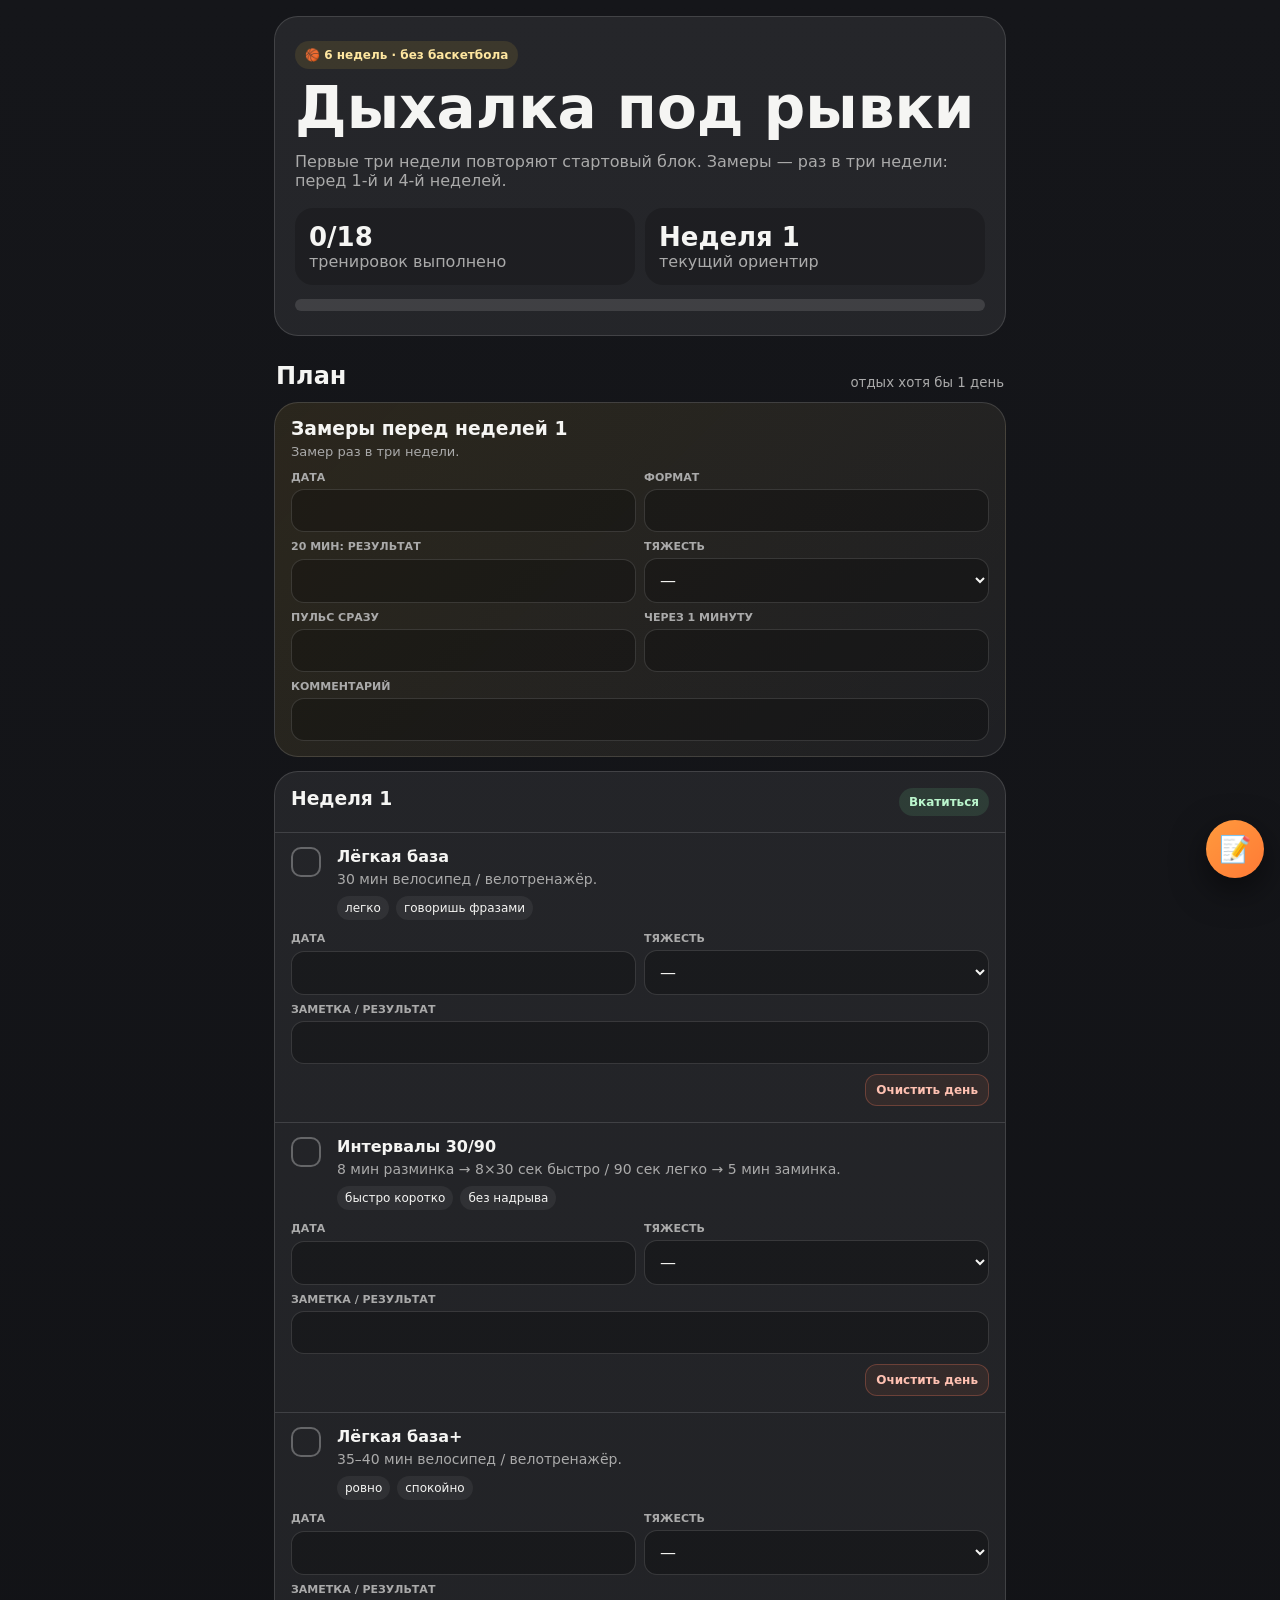
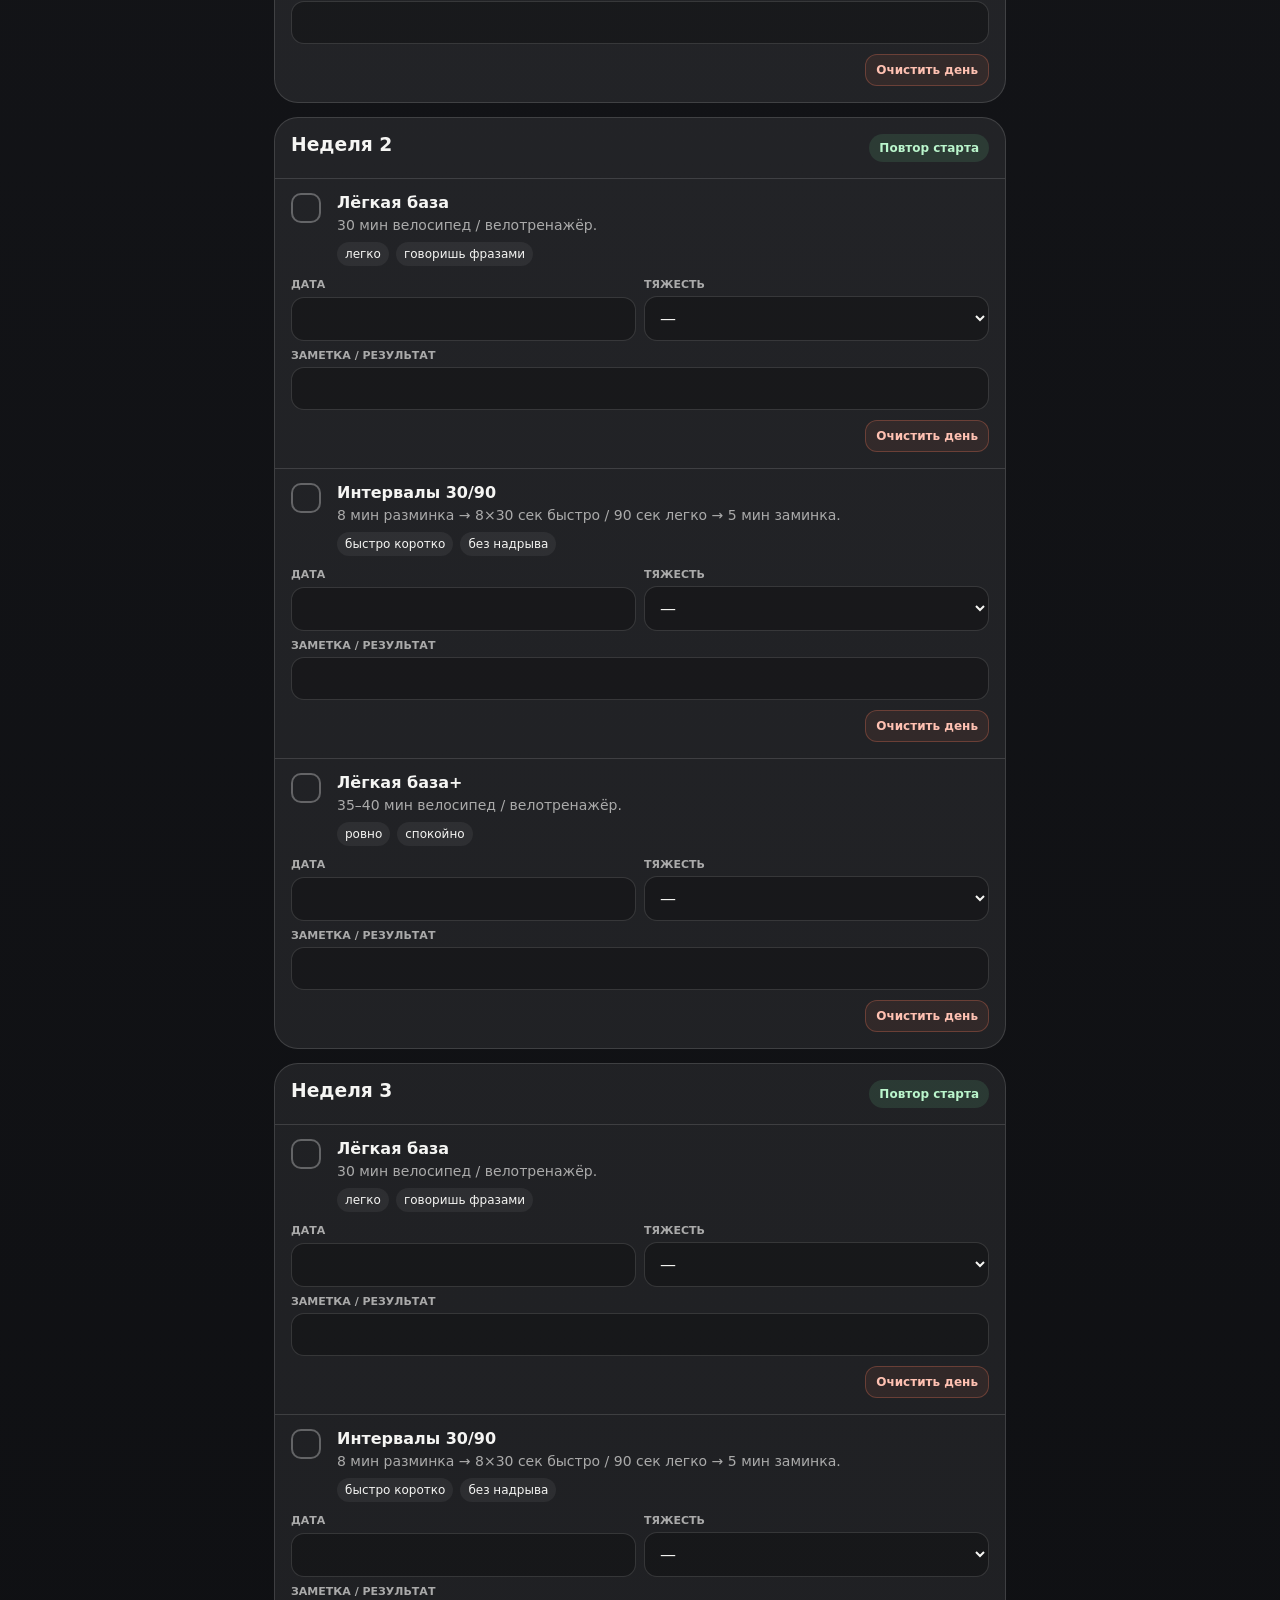
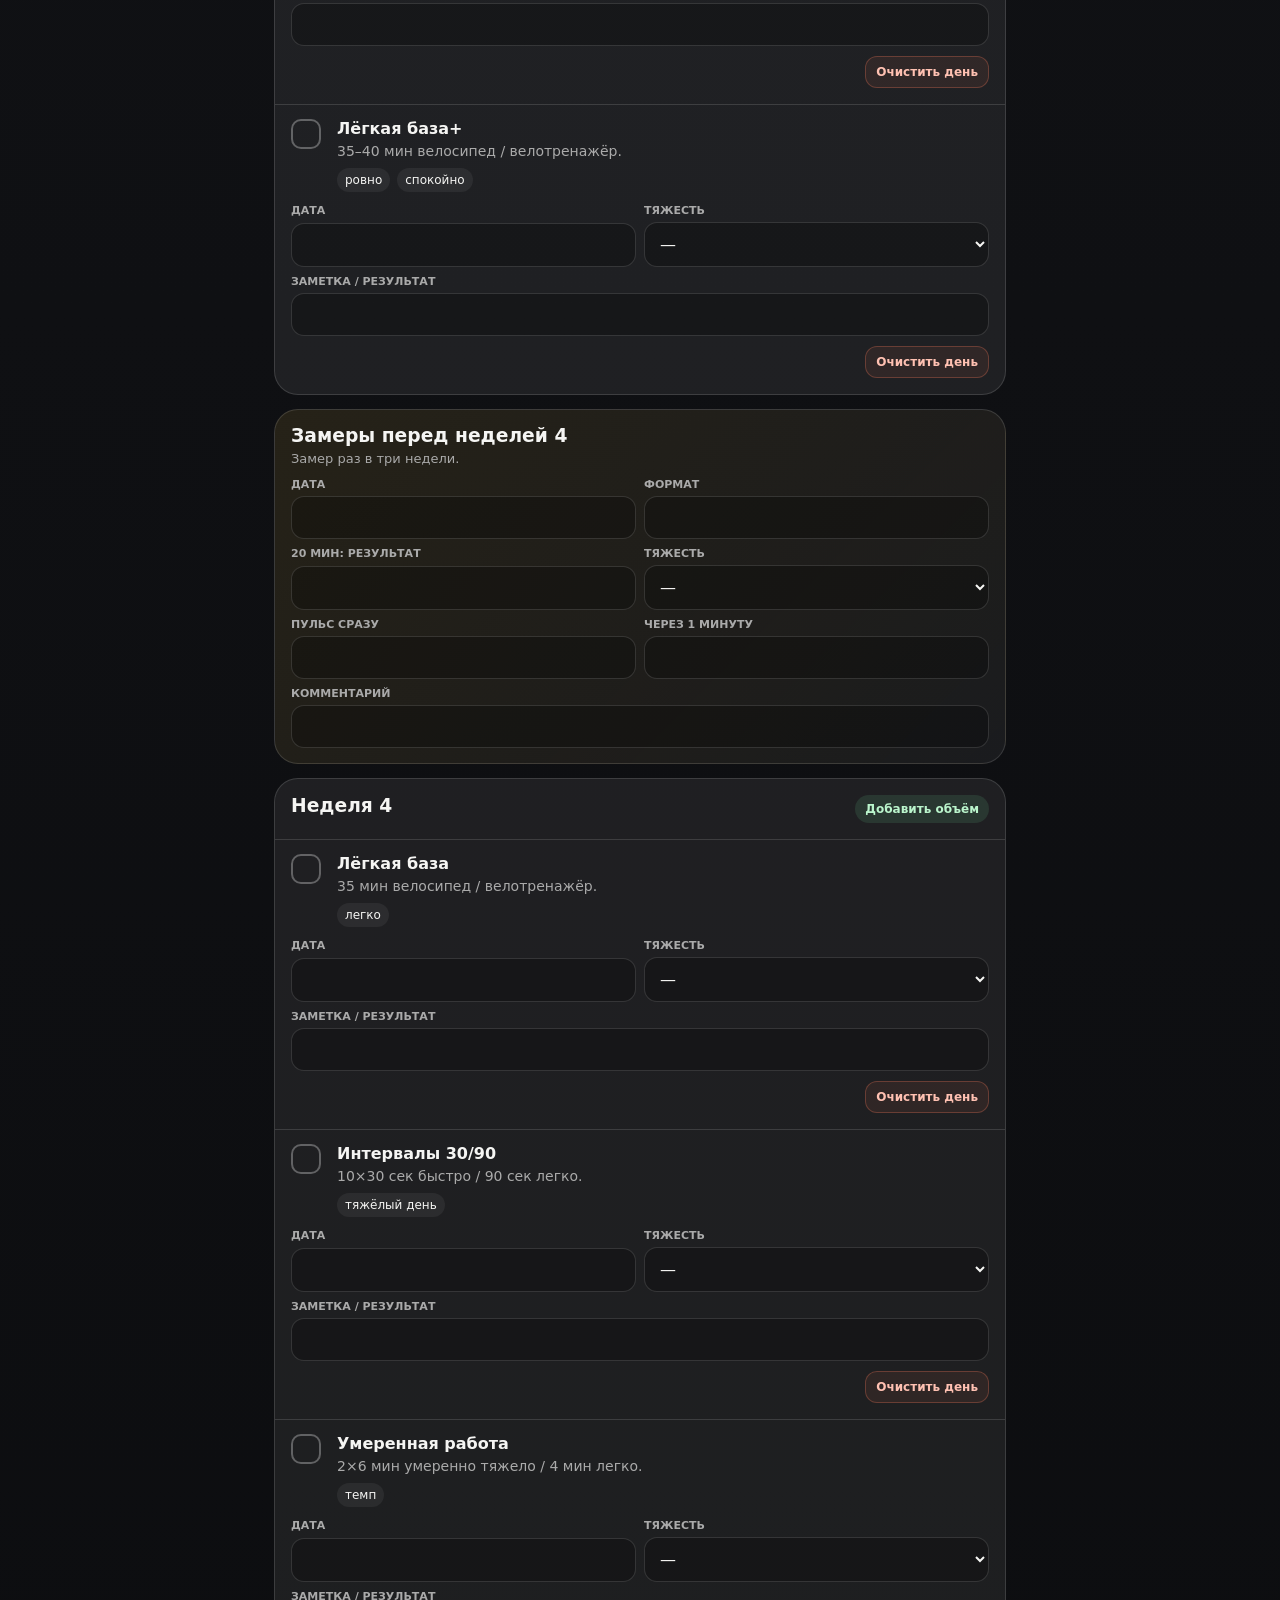
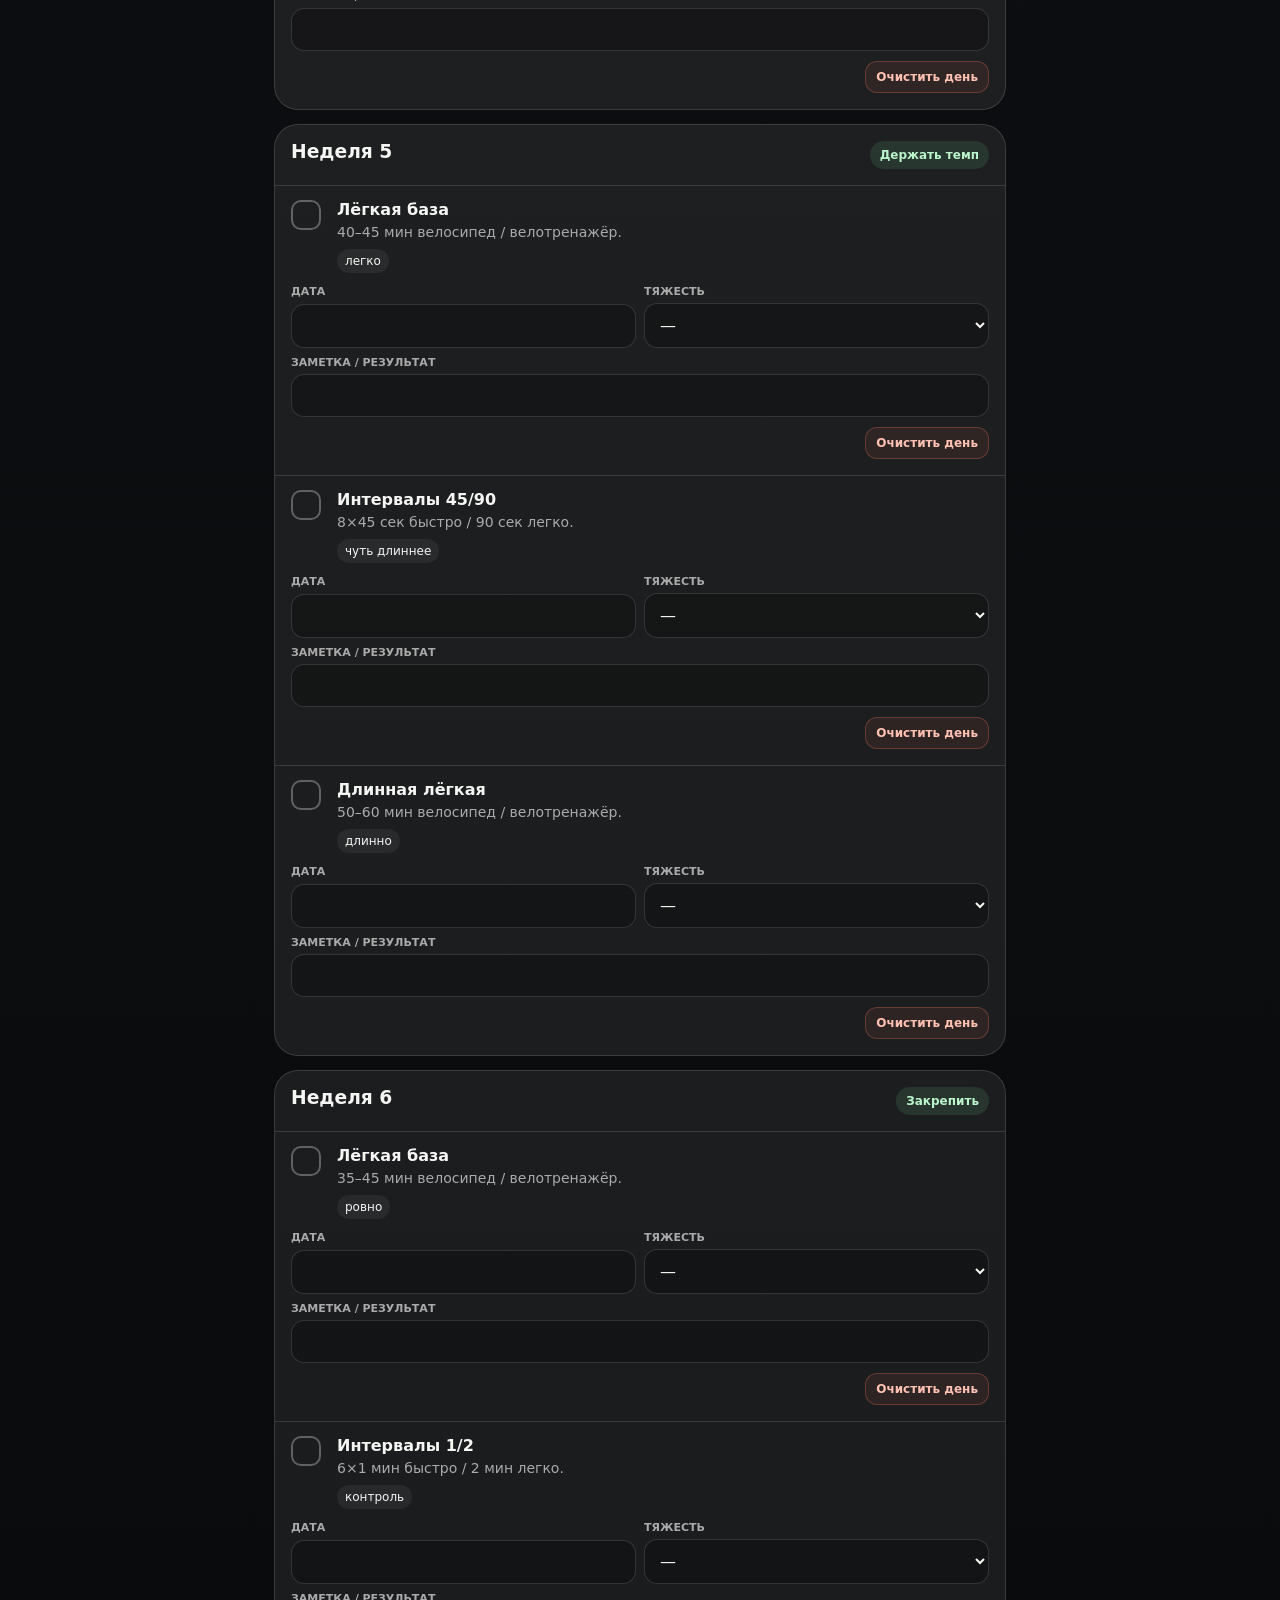
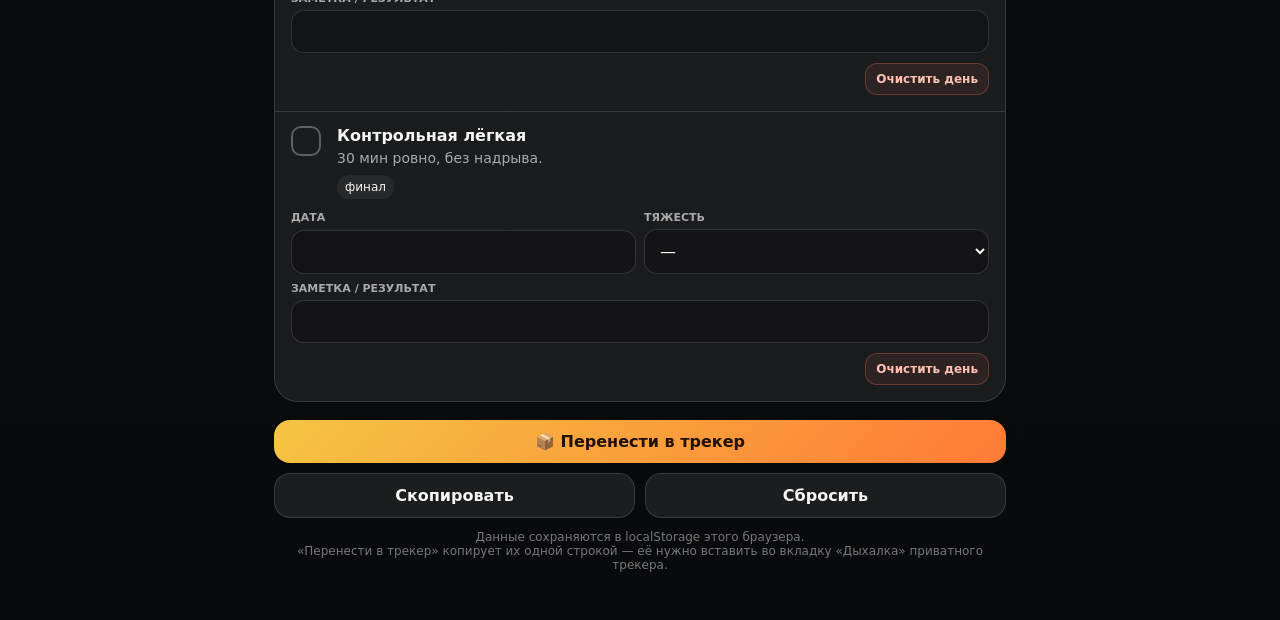
==== commit 796f555d: "Добавить кнопку переноса прогресса в приватный трекер Прогресс и заметки лежат только в localStorage" ====
--- a/basketball-breath/index.html
+++ b/basketball-breath/index.html
@@ -1 +1 @@
-<!doctype html><html lang="ru"><head><meta charset="utf-8"><meta name="viewport" content="width=device-width,initial-scale=1,viewport-fit=cover"><title>Дыхалка под рывки</title><style>:root{color-scheme:dark;--bg:#101114;--text:#f5f5f3;--muted:#aaa;--line:#ffffff22;--card:#ffffff12;--accent:#f5c542;--orange:#ff7a36;--green:#76e39b;font-family:Inter,system-ui,sans-serif}*{box-sizing:border-box}body{margin:0;background:linear-gradient(#15161a,#090a0c);color:var(--text)}button,input,select,textarea{font:inherit}.app{max-width:760px;margin:auto;padding:16px 14px 36px}.hero,.week,.measure{border:1px solid var(--line);border-radius:24px;background:var(--card);overflow:hidden}.hero{padding:24px 20px;margin-bottom:26px}.kicker{display:inline-block;padding:7px 10px;border-radius:999px;background:#f5c5421c;color:#ffe7a0;font-size:12px;font-weight:800}h1{font-size:clamp(34px,9vw,58px);line-height:.95;margin:12px 0 0}.hero p,.muted{color:var(--muted)}.stats{display:grid;grid-template-columns:1fr 1fr;gap:10px;margin-top:18px}.stat{padding:14px;border-radius:18px;background:#0003}.stat b{display:block;font-size:26px}.bar{height:12px;margin-top:14px;border-radius:999px;background:#ffffff1f;overflow:hidden}.fill{height:100%;width:0;background:linear-gradient(90deg,var(--accent),var(--green))}.title{display:flex;justify-content:space-between;align-items:end;margin:24px 2px 12px}.title h2{margin:0}.stack{display:grid;gap:14px}.measure{padding:15px 16px;background:linear-gradient(135deg,#f5c5421a,#ffffff0d)}.measure h3{margin:0 0 5px}.measure p{margin:0 0 12px;color:var(--muted);font-size:13px}.week-head{display:flex;justify-content:space-between;gap:10px;padding:16px;border-bottom:1px solid var(--line)}.week-head h3{margin:0}.badge{padding:7px 10px;border-radius:999px;background:#76e39b1f;color:#baf5cc;font-size:12px;font-weight:800}.workout{padding:14px 16px 16px;border-bottom:1px solid var(--line)}.workout:last-child{border-bottom:0}.check-row{display:grid;grid-template-columns:34px 1fr;gap:12px}.check{position:relative;width:30px;height:30px}.check input{position:absolute;opacity:0}.box{display:grid;place-items:center;width:30px;height:30px;border:2px solid #ffffff4d;border-radius:10px}.check input:checked+.box{border-color:transparent;background:var(--green)}.box:after{content:'✓';color:transparent;font-weight:900}.check input:checked+.box:after{color:#07100b}.workout h4{margin:0 0 5px}.workout p{margin:0;color:var(--muted);font-size:14px}.tags{display:flex;gap:7px;flex-wrap:wrap;margin-top:9px}.tag{padding:5px 8px;border-radius:999px;background:#ffffff0f;font-size:12px}.form,.grid{display:grid;grid-template-columns:1fr;gap:8px;margin-top:12px}.field{display:grid;gap:5px}.field span{color:var(--muted);font-size:11px;font-weight:800;text-transform:uppercase}.field.wide{grid-column:1/-1}input,select,textarea{width:100%;border:1px solid var(--line);border-radius:13px;background:#0004;color:var(--text);padding:11px;outline:none}.day-actions{display:flex;justify-content:flex-end;margin-top:10px}.clear-day{border:1px solid #ff7a5947;border-radius:12px;color:#ffc1b2;background:#ff7a5914;padding:8px 10px;font-size:12px;font-weight:800}.actions{display:grid;grid-template-columns:1fr 1fr;gap:10px;margin-top:18px}.btn{border:1px solid var(--line);border-radius:16px;background:#ffffff14;color:var(--text);padding:12px;font-weight:800}.primary{background:linear-gradient(135deg,var(--accent),var(--orange));color:#201005;border:0}.footer{text-align:center;color:#777;font-size:12px}.fab{position:fixed;right:16px;bottom:22px;width:58px;height:58px;border:0;border-radius:50%;display:grid;place-items:center;background:linear-gradient(135deg,#ff9a3d,var(--orange));color:#271003;box-shadow:0 12px 34px #0008;font-size:26px;z-index:20}.notes{position:fixed;right:14px;bottom:92px;width:min(390px,calc(100vw - 28px));padding:14px;border:1px solid var(--line);border-radius:22px;background:#15161af5;box-shadow:0 20px 60px #000a;transform:translateX(calc(100% + 30px));opacity:0;pointer-events:none;transition:.2s;z-index:19}.notes.open{transform:none;opacity:1;pointer-events:auto}.notes-head{display:flex;justify-content:space-between;align-items:center;margin-bottom:10px}.close{border:0;border-radius:50%;width:34px;height:34px;background:#ffffff14;color:white;font-size:20px}.notes textarea{min-height:180px;resize:vertical}.toast{position:fixed;left:50%;bottom:18px;transform:translate(-50%,16px);opacity:0;background:#15161af5;border:1px solid var(--line);padding:10px 14px;border-radius:999px;transition:.2s;z-index:30}.toast.show{opacity:1;transform:translate(-50%,0)}@media(min-width:560px){.form,.grid{grid-template-columns:1fr 1fr}}</style></head><body><main class="app"><section class="hero"><div class="kicker">🏀 6 недель · без баскетбола</div><h1>Дыхалка под рывки</h1><p>Первые три недели повторяют стартовый блок. Замеры — раз в три недели: перед 1-й и 4-й неделей.</p><div class="stats"><div class="stat"><b id="doneCount">0/18</b><span class="muted">тренировок выполнено</span></div><div class="stat"><b id="weekFocus">Старт</b><span class="muted">текущий ориентир</span></div></div><div class="bar"><div class="fill" id="progressFill"></div></div></section><div class="title"><h2>План</h2><small class="muted">отдых хотя бы 1 день</small></div><section class="stack" id="weeks"></section><div class="actions"><button class="btn primary" id="exportBtn">Скопировать</button><button class="btn" id="resetBtn">Сбросить</button></div><p class="footer">Данные сохраняются в localStorage этого браузера.</p></main><section class="notes" id="notesPanel"><div class="notes-head"><strong>Мои заметки</strong><button class="close" id="notesClose">×</button></div><textarea id="notesText" placeholder="Пиши сюда всё, что хочешь запомнить…"></textarea><div class="muted" style="font-size:11px;margin-top:7px">Сохраняется автоматически.</div></section><button class="fab" id="notesFab" aria-label="Заметки">📝</button><div class="toast" id="toast">Сохранено</div><script>const STORAGE_KEY='basketball-breath-tracker-v2',NOTES_KEY='basketball-breath-notes-v1';const state=(()=>{try{return JSON.parse(localStorage.getItem(STORAGE_KEY))||{}}catch{return{}}})();const starter=[['d1','Лёгкая база','30 мин велосипед / велотренажёр.',['легко','говоришь фразами']],['d3','Интервалы 30/90','8 мин разминка → 8×30 сек быстро / 90 сек легко → 5 мин заминка.',['быстро коротко','без надрыва']],['d5','Лёгкая база+','35–40 мин велосипед / велотренажёр.',['ровно','спокойно']]];const makeStarter=(week,prefix,focus)=>({week,focus,workouts:starter.map(([s,title,text,tags])=>({id:prefix+s,title,text,tags}))});const plan=[makeStarter(1,'w1','Вкатиться'),makeStarter(2,'w1r2','Повтор старта'),makeStarter(3,'w1r3','Повтор старта'),{week:4,focus:'Добавить объём',workouts:[{id:'w2d1',title:'Лёгкая база',text:'35 мин велосипед / велотренажёр.',tags:['легко']},{id:'w2d3',title:'Интервалы 30/90',text:'10×30 сек быстро / 90 сек легко.',tags:['тяжёлый день']},{id:'w2d5',title:'Умеренная работа',text:'2×6 мин умеренно тяжело / 4 мин легко.',tags:['темп']}]},{week:5,focus:'Держать темп',workouts:[{id:'w3d1',title:'Лёгкая база',text:'40–45 мин велосипед / велотренажёр.',tags:['легко']},{id:'w3d3',title:'Интервалы 45/90',text:'8×45 сек быстро / 90 сек легко.',tags:['чуть длиннее']},{id:'w3d5',title:'Длинная лёгкая',text:'50–60 мин велосипед / велотренажёр.',tags:['длинно']}]},{week:6,focus:'Закрепить',workouts:[{id:'w4d1',title:'Лёгкая база',text:'35–45 мин велосипед / велотренажёр.',tags:['ровно']},{id:'w4d3',title:'Интервалы 1/2',text:'6×1 мин быстро / 2 мин легко.',tags:['контроль']},{id:'w4d5',title:'Контрольная лёгкая',text:'30 мин ровно, без надрыва.',tags:['финал']}]}];const rpe='<option value="">—</option>'+Array.from({length:10},(_,i)=>`<option>${i+1}</option>`).join('');const esc=v=>String(v||'').replaceAll('&','&amp;').replaceAll('"','&quot;').replaceAll('<','&lt;').replaceAll('>','&gt;');const sel=(html,v)=>v?html.replace(`>${v}</option>`,` selected>${v}</option>`):html;const mk=w=>w===1?'m1':w===4?'mCycle2':null;let timer;function toast(t){const e=document.getElementById('toast');e.textContent=t;e.classList.add('show');clearTimeout(timer);timer=setTimeout(()=>e.classList.remove('show'),1000)}function save(){localStorage.setItem(STORAGE_KEY,JSON.stringify(state));progress()}function today(){const d=new Date();return `${String(d.getDate()).padStart(2,'0')}.${String(d.getMonth()+1).padStart(2,'0')}.${d.getFullYear()}`}function measure(week){const key=mk(week);if(!key)return'';const x=state[key]||{};return `<article class="measure"><h3>Замеры перед неделей ${week}</h3><p>Замер раз в три недели.</p><div class="grid"><label class="field"><span>Дата</span><input data-m="${key}.date" value="${esc(x.date)}"></label><label class="field"><span>Формат</span><input data-m="${key}.mode" value="${esc(x.mode)}"></label><label class="field"><span>20 мин: результат</span><input data-m="${key}.result" value="${esc(x.result)}"></label><label class="field"><span>Тяжесть</span><select data-m="${key}.rpe">${sel(rpe,x.rpe)}</select></label><label class="field"><span>Пульс сразу</span><input data-m="${key}.now" value="${esc(x.now)}"></label><label class="field"><span>Через 1 минуту</span><input data-m="${key}.minute" value="${esc(x.minute)}"></label><label class="field wide"><span>Комментарий</span><input data-m="${key}.note" value="${esc(x.note)}"></label></div></article>`}function render(){weeks.innerHTML=plan.map(w=>`${measure(w.week)}<article class="week"><header class="week-head"><h3>Неделя ${w.week}</h3><span class="badge">${w.focus}</span></header>${w.workouts.map(o=>{const x=state[o.id]||{};return `<section class="workout" data-workout="${o.id}"><div class="check-row"><label class="check"><input type="checkbox" data-done="${o.id}" ${x.done?'checked':''}><span class="box"></span></label><div><h4>${o.title}</h4><p>${o.text}</p><div class="tags">${o.tags.map(t=>`<span class="tag">${t}</span>`).join('')}</div></div></div><div class="form"><label class="field"><span>Дата</span><input data-f="${o.id}.date" value="${esc(x.date)}"></label><label class="field"><span>Тяжесть</span><select data-f="${o.id}.rpe">${sel(rpe,x.rpe)}</select></label><label class="field wide"><span>Заметка / результат</span><input data-f="${o.id}.note" value="${esc(x.note)}"></label></div><div class="day-actions"><button class="clear-day" data-clear="${o.id}">Очистить день</button></div></section>`}).join('')}</article>`).join('');bind()}function bind(){document.querySelectorAll('[data-done]').forEach(e=>e.onchange=()=>{const id=e.dataset.done;state[id]=state[id]||{};state[id].done=e.checked;if(e.checked&&!state[id].date){state[id].date=today();document.querySelector(`[data-f="${id}.date"]`).value=state[id].date}save();toast('Сохранено')});document.querySelectorAll('[data-f]').forEach(e=>e.oninput=()=>{const[id,k]=e.dataset.f.split('.');state[id]=state[id]||{};state[id][k]=e.value;save()});document.querySelectorAll('[data-m]').forEach(e=>e.oninput=()=>{const[id,k]=e.dataset.m.split('.');state[id]=state[id]||{};state[id][k]=e.value;save()});document.querySelectorAll('[data-clear]').forEach(b=>b.onclick=()=>{if(!confirm('Очистить все поля этого дня?'))return;delete state[b.dataset.clear];save();render();toast('День очищен')})}function progress(){const ids=plan.flatMap(w=>w.workouts.map(o=>o.id)),done=ids.filter(id=>state[id]?.done).length;doneCount.textContent=`${done}/${ids.length}`;progressFill.style.width=`${Math.round(done/ids.length*100)}%`;const next=ids.find(id=>!state[id]?.done);weekFocus.textContent=next?`Неделя ${plan.find(w=>w.workouts.some(o=>o.id===next)).week}`:'Готово'}function exportData(){const lines=['Дыхалка под рывки — прогресс',''];plan.forEach(w=>{lines.push(`Неделя ${w.week}`);w.workouts.forEach(o=>{const x=state[o.id]||{};lines.push(`${x.done?'✓':'□'} ${o.title}${x.date?' — '+x.date:''}${x.note?', '+x.note:''}`)});lines.push('')});const n=localStorage.getItem(NOTES_KEY)||'';if(n.trim())lines.push('Заметки:',n);navigator.clipboard?.writeText(lines.join('\n')).then(()=>toast('Скопировано'))}render();progress();notesText.value=localStorage.getItem(NOTES_KEY)||'';notesText.oninput=()=>localStorage.setItem(NOTES_KEY,notesText.value);notesFab.onclick=()=>notesPanel.classList.toggle('open');notesClose.onclick=()=>notesPanel.classList.remove('open');exportBtn.onclick=exportData;resetBtn.onclick=()=>{if(confirm('Сбросить все тренировки, замеры и заметки?')){localStorage.removeItem(STORAGE_KEY);localStorage.removeItem(NOTES_KEY);location.reload()}}</script></body></html>+<!doctype html><html lang="ru"><head><meta charset="utf-8"><meta name="viewport" content="width=device-width,initial-scale=1,viewport-fit=cover"><title>Дыхалка под рывки</title><style>:root{color-scheme:dark;--bg:#101114;--text:#f5f5f3;--muted:#aaa;--line:#ffffff22;--card:#ffffff12;--accent:#f5c542;--orange:#ff7a36;--green:#76e39b;font-family:Inter,system-ui,sans-serif}*{box-sizing:border-box}body{margin:0;background:linear-gradient(#15161a,#090a0c);color:var(--text)}button,input,select,textarea{font:inherit}.app{max-width:760px;margin:auto;padding:16px 14px 36px}.hero,.week,.measure{border:1px solid var(--line);border-radius:24px;background:var(--card);overflow:hidden}.hero{padding:24px 20px;margin-bottom:26px}.kicker{display:inline-block;padding:7px 10px;border-radius:999px;background:#f5c5421c;color:#ffe7a0;font-size:12px;font-weight:800}h1{font-size:clamp(34px,9vw,58px);line-height:.95;margin:12px 0 0}.hero p,.muted{color:var(--muted)}.stats{display:grid;grid-template-columns:1fr 1fr;gap:10px;margin-top:18px}.stat{padding:14px;border-radius:18px;background:#0003}.stat b{display:block;font-size:26px}.bar{height:12px;margin-top:14px;border-radius:999px;background:#ffffff1f;overflow:hidden}.fill{height:100%;width:0;background:linear-gradient(90deg,var(--accent),var(--green))}.title{display:flex;justify-content:space-between;align-items:end;margin:24px 2px 12px}.title h2{margin:0}.stack{display:grid;gap:14px}.measure{padding:15px 16px;background:linear-gradient(135deg,#f5c5421a,#ffffff0d)}.measure h3{margin:0 0 5px}.measure p{margin:0 0 12px;color:var(--muted);font-size:13px}.week-head{display:flex;justify-content:space-between;gap:10px;padding:16px;border-bottom:1px solid var(--line)}.week-head h3{margin:0}.badge{padding:7px 10px;border-radius:999px;background:#76e39b1f;color:#baf5cc;font-size:12px;font-weight:800}.workout{padding:14px 16px 16px;border-bottom:1px solid var(--line)}.workout:last-child{border-bottom:0}.check-row{display:grid;grid-template-columns:34px 1fr;gap:12px}.check{position:relative;width:30px;height:30px}.check input{position:absolute;opacity:0}.box{display:grid;place-items:center;width:30px;height:30px;border:2px solid #ffffff4d;border-radius:10px}.check input:checked+.box{border-color:transparent;background:var(--green)}.box:after{content:'✓';color:transparent;font-weight:900}.check input:checked+.box:after{color:#07100b}.workout h4{margin:0 0 5px}.workout p{margin:0;color:var(--muted);font-size:14px}.tags{display:flex;gap:7px;flex-wrap:wrap;margin-top:9px}.tag{padding:5px 8px;border-radius:999px;background:#ffffff0f;font-size:12px}.form,.grid{display:grid;grid-template-columns:1fr;gap:8px;margin-top:12px}.field{display:grid;gap:5px}.field span{color:var(--muted);font-size:11px;font-weight:800;text-transform:uppercase}.field.wide{grid-column:1/-1}input,select,textarea{width:100%;border:1px solid var(--line);border-radius:13px;background:#0004;color:var(--text);padding:11px;outline:none}.day-actions{display:flex;justify-content:flex-end;margin-top:10px}.clear-day{border:1px solid #ff7a5947;border-radius:12px;color:#ffc1b2;background:#ff7a5914;padding:8px 10px;font-size:12px;font-weight:800}.actions{display:grid;grid-template-columns:1fr 1fr;gap:10px;margin-top:18px}.actions .wide{grid-column:1/-1}.handoff[hidden]{display:none}.handoff{margin-top:12px;min-height:110px;font-size:12px;resize:vertical}.btn{border:1px solid var(--line);border-radius:16px;background:#ffffff14;color:var(--text);padding:12px;font-weight:800}.primary{background:linear-gradient(135deg,var(--accent),var(--orange));color:#201005;border:0}.footer{text-align:center;color:#777;font-size:12px}.fab{position:fixed;right:16px;bottom:22px;width:58px;height:58px;border:0;border-radius:50%;display:grid;place-items:center;background:linear-gradient(135deg,#ff9a3d,var(--orange));color:#271003;box-shadow:0 12px 34px #0008;font-size:26px;z-index:20}.notes{position:fixed;right:14px;bottom:92px;width:min(390px,calc(100vw - 28px));padding:14px;border:1px solid var(--line);border-radius:22px;background:#15161af5;box-shadow:0 20px 60px #000a;transform:translateX(calc(100% + 30px));opacity:0;pointer-events:none;transition:.2s;z-index:19}.notes.open{transform:none;opacity:1;pointer-events:auto}.notes-head{display:flex;justify-content:space-between;align-items:center;margin-bottom:10px}.close{border:0;border-radius:50%;width:34px;height:34px;background:#ffffff14;color:white;font-size:20px}.notes textarea{min-height:180px;resize:vertical}.toast{position:fixed;left:50%;bottom:18px;transform:translate(-50%,16px);opacity:0;background:#15161af5;border:1px solid var(--line);padding:10px 14px;border-radius:999px;transition:.2s;z-index:30}.toast.show{opacity:1;transform:translate(-50%,0)}@media(min-width:560px){.form,.grid{grid-template-columns:1fr 1fr}}</style></head><body><main class="app"><section class="hero"><div class="kicker">🏀 6 недель · без баскетбола</div><h1>Дыхалка под рывки</h1><p>Первые три недели повторяют стартовый блок. Замеры — раз в три недели: перед 1-й и 4-й неделей.</p><div class="stats"><div class="stat"><b id="doneCount">0/18</b><span class="muted">тренировок выполнено</span></div><div class="stat"><b id="weekFocus">Старт</b><span class="muted">текущий ориентир</span></div></div><div class="bar"><div class="fill" id="progressFill"></div></div></section><div class="title"><h2>План</h2><small class="muted">отдых хотя бы 1 день</small></div><section class="stack" id="weeks"></section><div class="actions"><button class="btn primary wide" id="moveBtn">📦 Перенести в трекер</button><button class="btn" id="exportBtn">Скопировать</button><button class="btn" id="resetBtn">Сбросить</button></div><textarea class="handoff" id="handoff" readonly hidden aria-label="Прогресс для переноса"></textarea><p class="footer">Данные сохраняются в localStorage этого браузера.<br>«Перенести в трекер» копирует их одной строкой — её нужно вставить во вкладку «Дыхалка» приватного трекера.</p></main><section class="notes" id="notesPanel"><div class="notes-head"><strong>Мои заметки</strong><button class="close" id="notesClose">×</button></div><textarea id="notesText" placeholder="Пиши сюда всё, что хочешь запомнить…"></textarea><div class="muted" style="font-size:11px;margin-top:7px">Сохраняется автоматически.</div></section><button class="fab" id="notesFab" aria-label="Заметки">📝</button><div class="toast" id="toast">Сохранено</div><script>const STORAGE_KEY='basketball-breath-tracker-v2',NOTES_KEY='basketball-breath-notes-v1';const state=(()=>{try{return JSON.parse(localStorage.getItem(STORAGE_KEY))||{}}catch{return{}}})();const starter=[['d1','Лёгкая база','30 мин велосипед / велотренажёр.',['легко','говоришь фразами']],['d3','Интервалы 30/90','8 мин разминка → 8×30 сек быстро / 90 сек легко → 5 мин заминка.',['быстро коротко','без надрыва']],['d5','Лёгкая база+','35–40 мин велосипед / велотренажёр.',['ровно','спокойно']]];const makeStarter=(week,prefix,focus)=>({week,focus,workouts:starter.map(([s,title,text,tags])=>({id:prefix+s,title,text,tags}))});const plan=[makeStarter(1,'w1','Вкатиться'),makeStarter(2,'w1r2','Повтор старта'),makeStarter(3,'w1r3','Повтор старта'),{week:4,focus:'Добавить объём',workouts:[{id:'w2d1',title:'Лёгкая база',text:'35 мин велосипед / велотренажёр.',tags:['легко']},{id:'w2d3',title:'Интервалы 30/90',text:'10×30 сек быстро / 90 сек легко.',tags:['тяжёлый день']},{id:'w2d5',title:'Умеренная работа',text:'2×6 мин умеренно тяжело / 4 мин легко.',tags:['темп']}]},{week:5,focus:'Держать темп',workouts:[{id:'w3d1',title:'Лёгкая база',text:'40–45 мин велосипед / велотренажёр.',tags:['легко']},{id:'w3d3',title:'Интервалы 45/90',text:'8×45 сек быстро / 90 сек легко.',tags:['чуть длиннее']},{id:'w3d5',title:'Длинная лёгкая',text:'50–60 мин велосипед / велотренажёр.',tags:['длинно']}]},{week:6,focus:'Закрепить',workouts:[{id:'w4d1',title:'Лёгкая база',text:'35–45 мин велосипед / велотренажёр.',tags:['ровно']},{id:'w4d3',title:'Интервалы 1/2',text:'6×1 мин быстро / 2 мин легко.',tags:['контроль']},{id:'w4d5',title:'Контрольная лёгкая',text:'30 мин ровно, без надрыва.',tags:['финал']}]}];const rpe='<option value="">—</option>'+Array.from({length:10},(_,i)=>`<option>${i+1}</option>`).join('');const esc=v=>String(v||'').replaceAll('&','&amp;').replaceAll('"','&quot;').replaceAll('<','&lt;').replaceAll('>','&gt;');const sel=(html,v)=>v?html.replace(`>${v}</option>`,` selected>${v}</option>`):html;const mk=w=>w===1?'m1':w===4?'mCycle2':null;let timer;function toast(t){const e=document.getElementById('toast');e.textContent=t;e.classList.add('show');clearTimeout(timer);timer=setTimeout(()=>e.classList.remove('show'),1000)}function save(){localStorage.setItem(STORAGE_KEY,JSON.stringify(state));progress()}function today(){const d=new Date();return `${String(d.getDate()).padStart(2,'0')}.${String(d.getMonth()+1).padStart(2,'0')}.${d.getFullYear()}`}function measure(week){const key=mk(week);if(!key)return'';const x=state[key]||{};return `<article class="measure"><h3>Замеры перед неделей ${week}</h3><p>Замер раз в три недели.</p><div class="grid"><label class="field"><span>Дата</span><input data-m="${key}.date" value="${esc(x.date)}"></label><label class="field"><span>Формат</span><input data-m="${key}.mode" value="${esc(x.mode)}"></label><label class="field"><span>20 мин: результат</span><input data-m="${key}.result" value="${esc(x.result)}"></label><label class="field"><span>Тяжесть</span><select data-m="${key}.rpe">${sel(rpe,x.rpe)}</select></label><label class="field"><span>Пульс сразу</span><input data-m="${key}.now" value="${esc(x.now)}"></label><label class="field"><span>Через 1 минуту</span><input data-m="${key}.minute" value="${esc(x.minute)}"></label><label class="field wide"><span>Комментарий</span><input data-m="${key}.note" value="${esc(x.note)}"></label></div></article>`}function render(){weeks.innerHTML=plan.map(w=>`${measure(w.week)}<article class="week"><header class="week-head"><h3>Неделя ${w.week}</h3><span class="badge">${w.focus}</span></header>${w.workouts.map(o=>{const x=state[o.id]||{};return `<section class="workout" data-workout="${o.id}"><div class="check-row"><label class="check"><input type="checkbox" data-done="${o.id}" ${x.done?'checked':''}><span class="box"></span></label><div><h4>${o.title}</h4><p>${o.text}</p><div class="tags">${o.tags.map(t=>`<span class="tag">${t}</span>`).join('')}</div></div></div><div class="form"><label class="field"><span>Дата</span><input data-f="${o.id}.date" value="${esc(x.date)}"></label><label class="field"><span>Тяжесть</span><select data-f="${o.id}.rpe">${sel(rpe,x.rpe)}</select></label><label class="field wide"><span>Заметка / результат</span><input data-f="${o.id}.note" value="${esc(x.note)}"></label></div><div class="day-actions"><button class="clear-day" data-clear="${o.id}">Очистить день</button></div></section>`}).join('')}</article>`).join('');bind()}function bind(){document.querySelectorAll('[data-done]').forEach(e=>e.onchange=()=>{const id=e.dataset.done;state[id]=state[id]||{};state[id].done=e.checked;if(e.checked&&!state[id].date){state[id].date=today();document.querySelector(`[data-f="${id}.date"]`).value=state[id].date}save();toast('Сохранено')});document.querySelectorAll('[data-f]').forEach(e=>e.oninput=()=>{const[id,k]=e.dataset.f.split('.');state[id]=state[id]||{};state[id][k]=e.value;save()});document.querySelectorAll('[data-m]').forEach(e=>e.oninput=()=>{const[id,k]=e.dataset.m.split('.');state[id]=state[id]||{};state[id][k]=e.value;save()});document.querySelectorAll('[data-clear]').forEach(b=>b.onclick=()=>{if(!confirm('Очистить все поля этого дня?'))return;delete state[b.dataset.clear];save();render();toast('День очищен')})}function progress(){const ids=plan.flatMap(w=>w.workouts.map(o=>o.id)),done=ids.filter(id=>state[id]?.done).length;doneCount.textContent=`${done}/${ids.length}`;progressFill.style.width=`${Math.round(done/ids.length*100)}%`;const next=ids.find(id=>!state[id]?.done);weekFocus.textContent=next?`Неделя ${plan.find(w=>w.workouts.some(o=>o.id===next)).week}`:'Готово'}function moveToTracker(){const json=JSON.stringify({state,notes:localStorage.getItem(NOTES_KEY)||''});const reveal=()=>{handoff.hidden=false;handoff.value=json;handoff.focus();handoff.select();toast('Скопируйте выделенное')};const copying=navigator.clipboard?.writeText(json);if(copying)copying.then(()=>toast('Скопировано — вставьте в трекер'),reveal);else reveal()}function exportData(){const lines=['Дыхалка под рывки — прогресс',''];plan.forEach(w=>{lines.push(`Неделя ${w.week}`);w.workouts.forEach(o=>{const x=state[o.id]||{};lines.push(`${x.done?'✓':'□'} ${o.title}${x.date?' — '+x.date:''}${x.note?', '+x.note:''}`)});lines.push('')});const n=localStorage.getItem(NOTES_KEY)||'';if(n.trim())lines.push('Заметки:',n);navigator.clipboard?.writeText(lines.join('\n')).then(()=>toast('Скопировано'))}render();progress();notesText.value=localStorage.getItem(NOTES_KEY)||'';notesText.oninput=()=>localStorage.setItem(NOTES_KEY,notesText.value);notesFab.onclick=()=>notesPanel.classList.toggle('open');notesClose.onclick=()=>notesPanel.classList.remove('open');moveBtn.onclick=moveToTracker;exportBtn.onclick=exportData;resetBtn.onclick=()=>{if(confirm('Сбросить все тренировки, замеры и заметки?')){localStorage.removeItem(STORAGE_KEY);localStorage.removeItem(NOTES_KEY);location.reload()}}</script></body></html>
